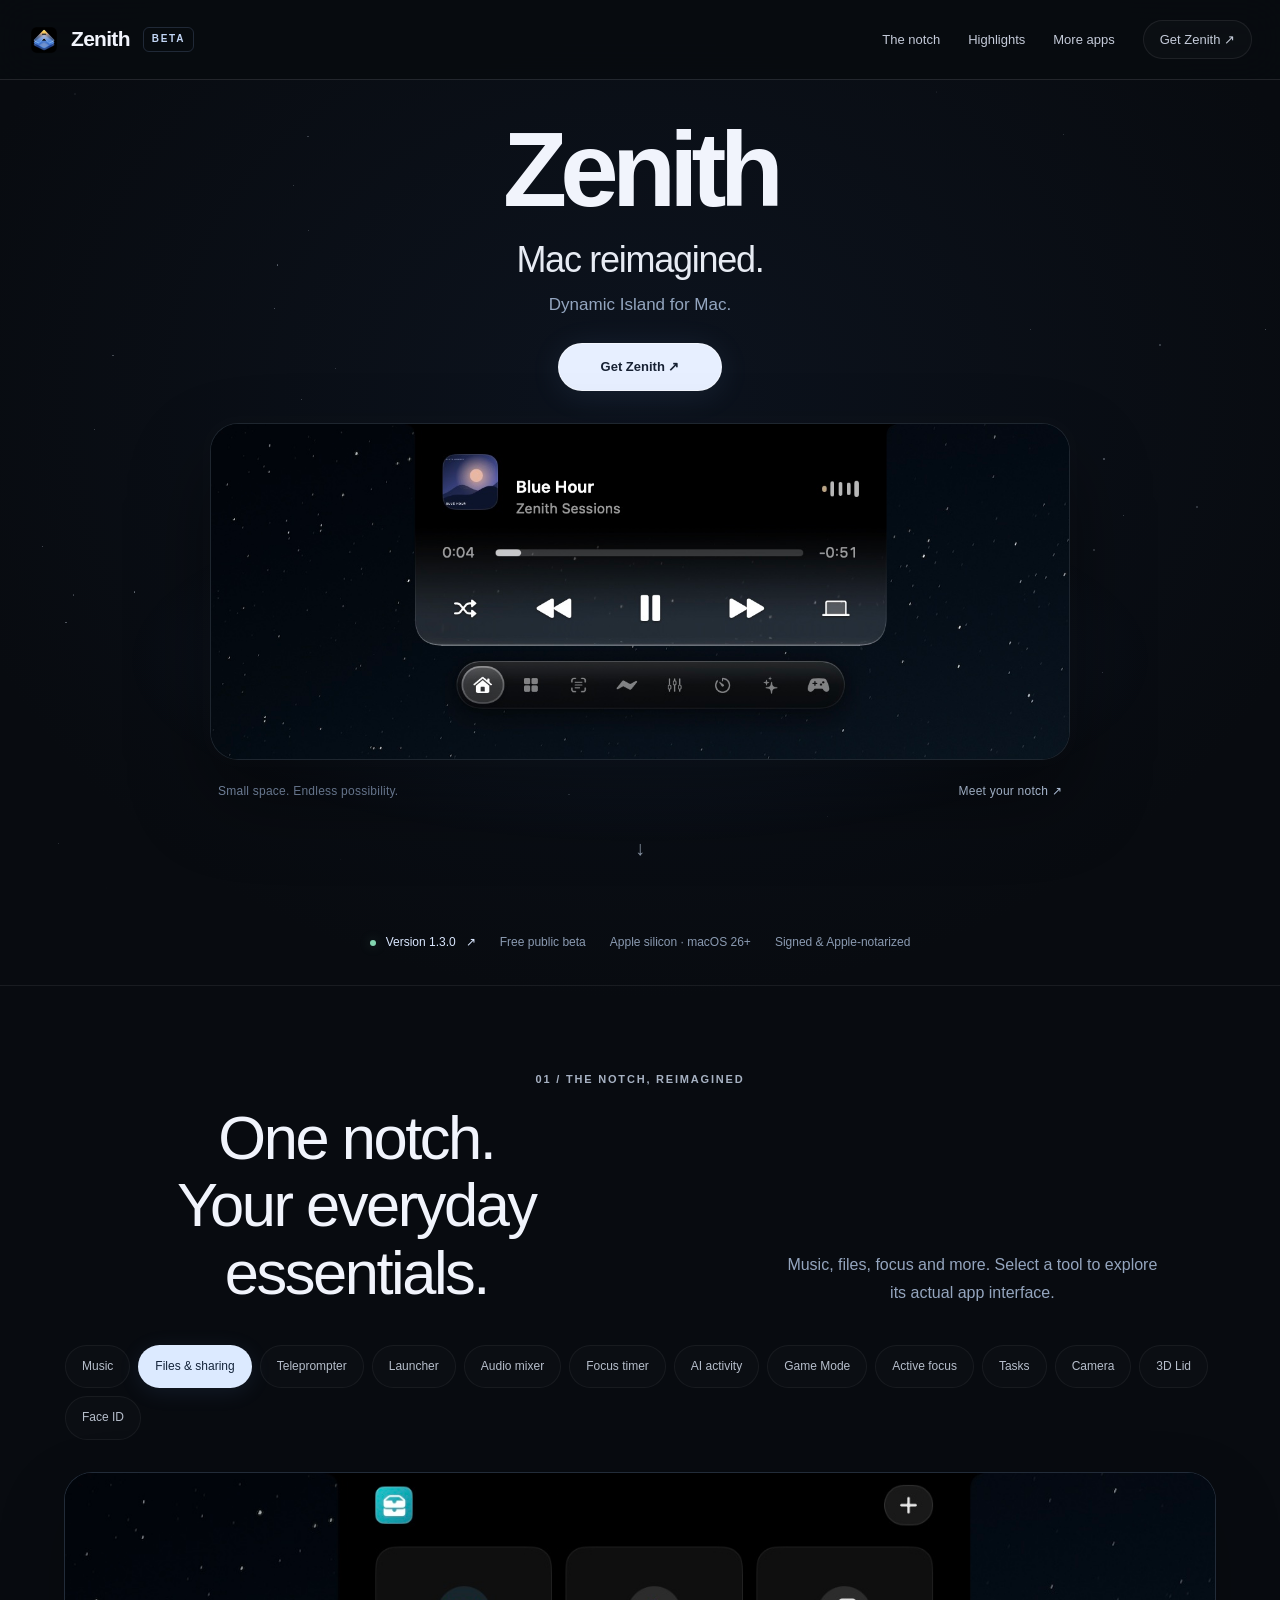
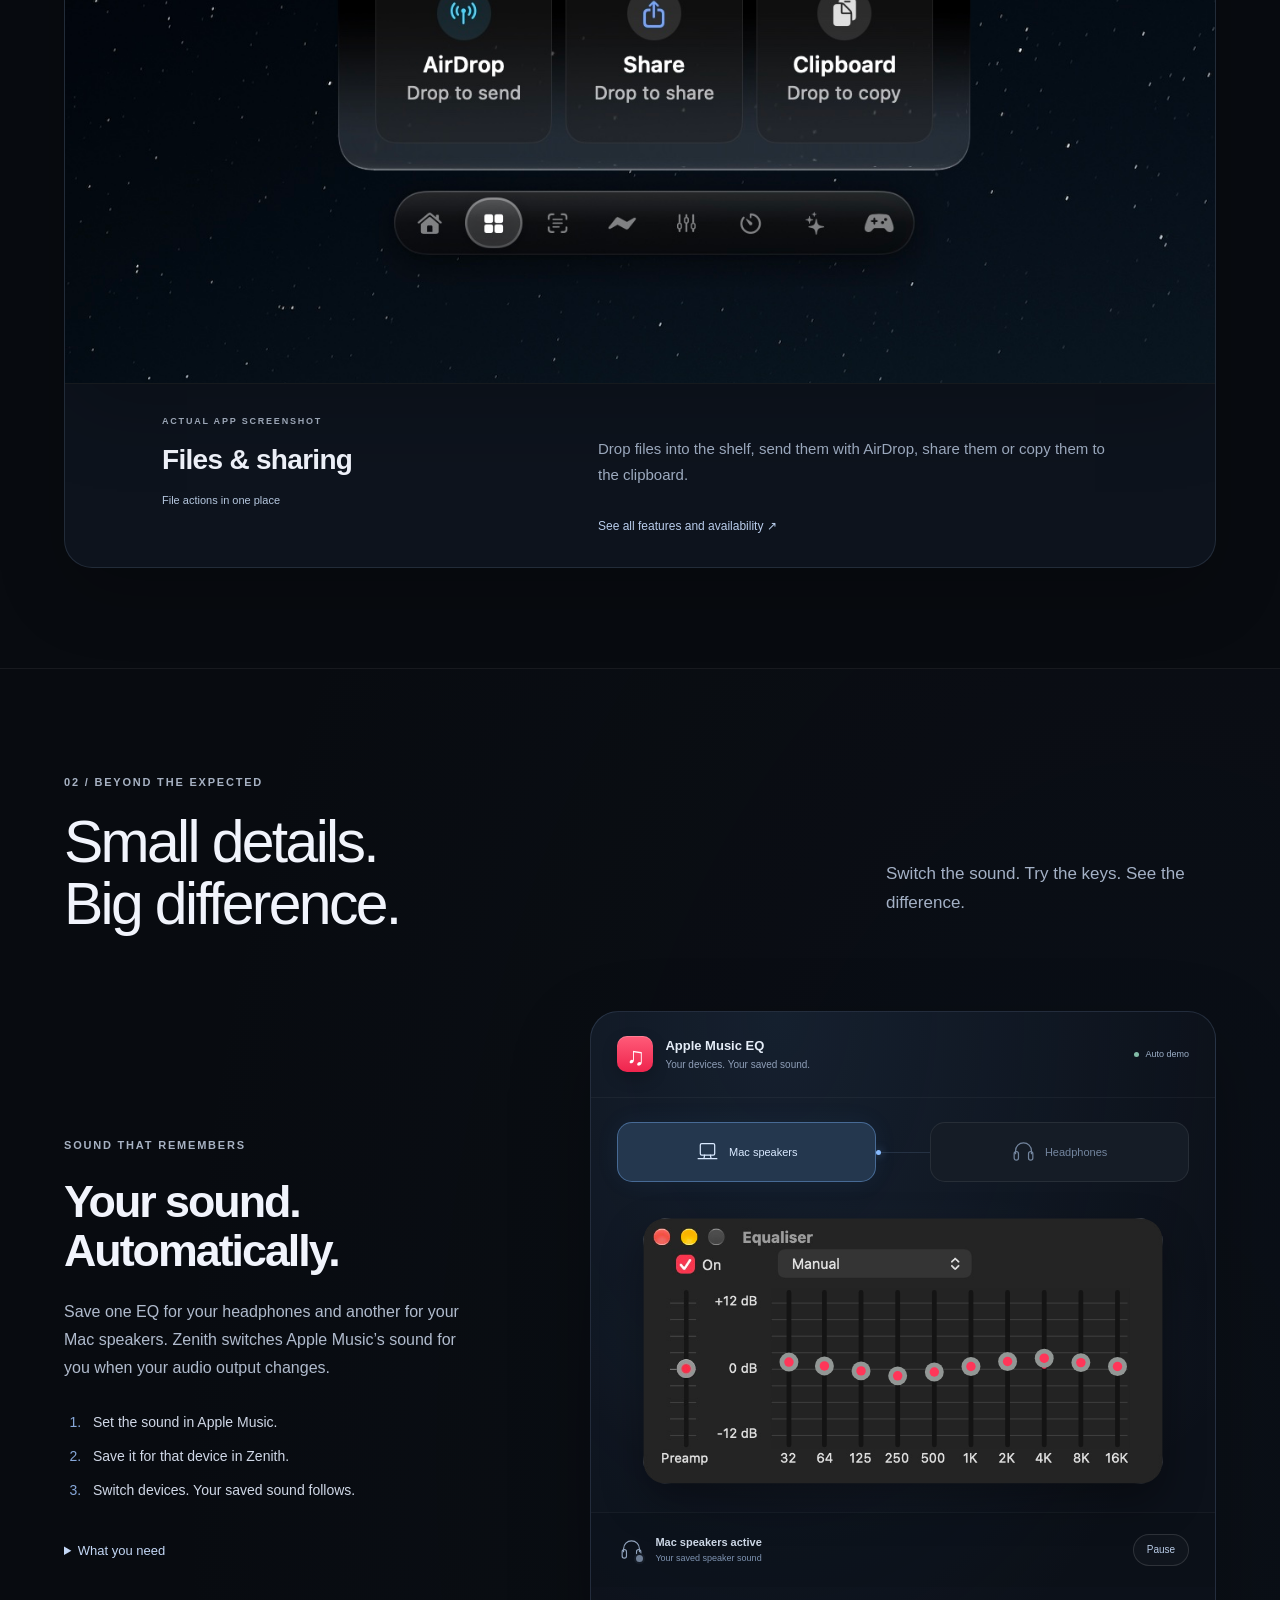
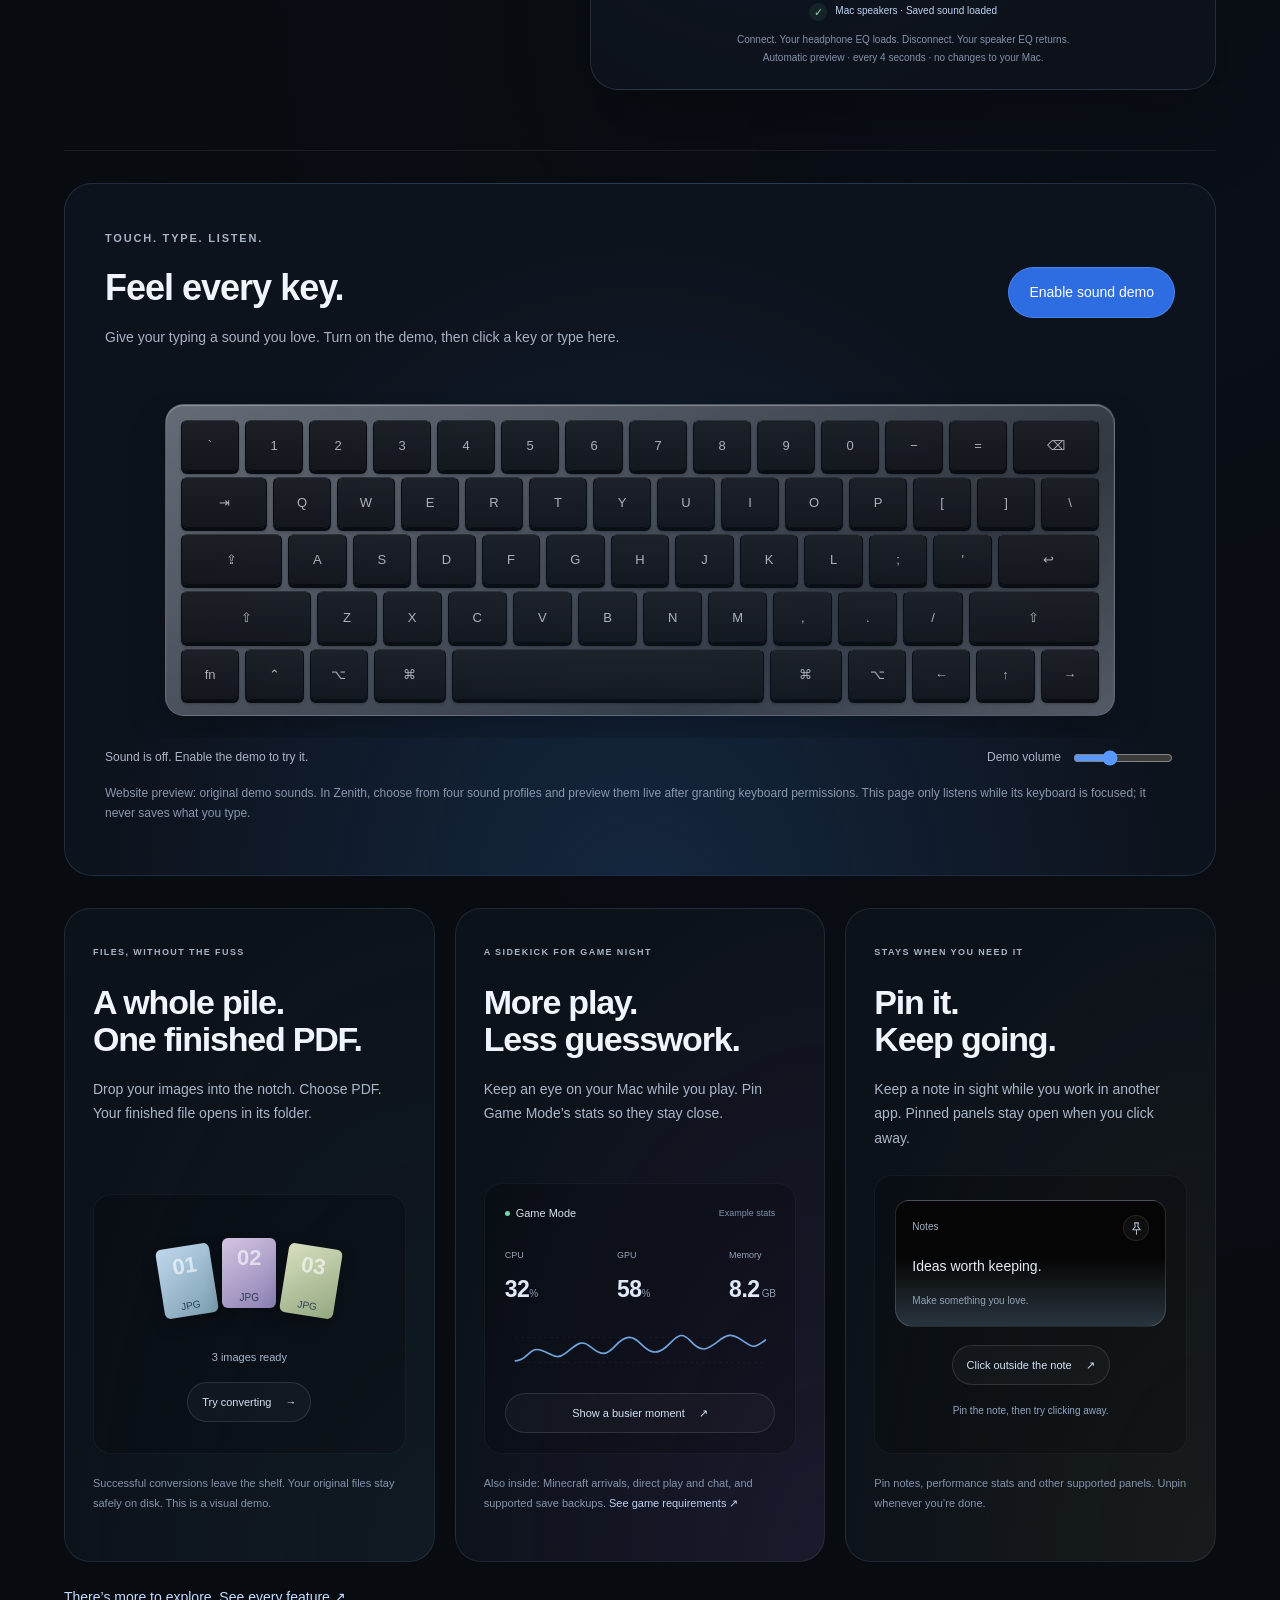
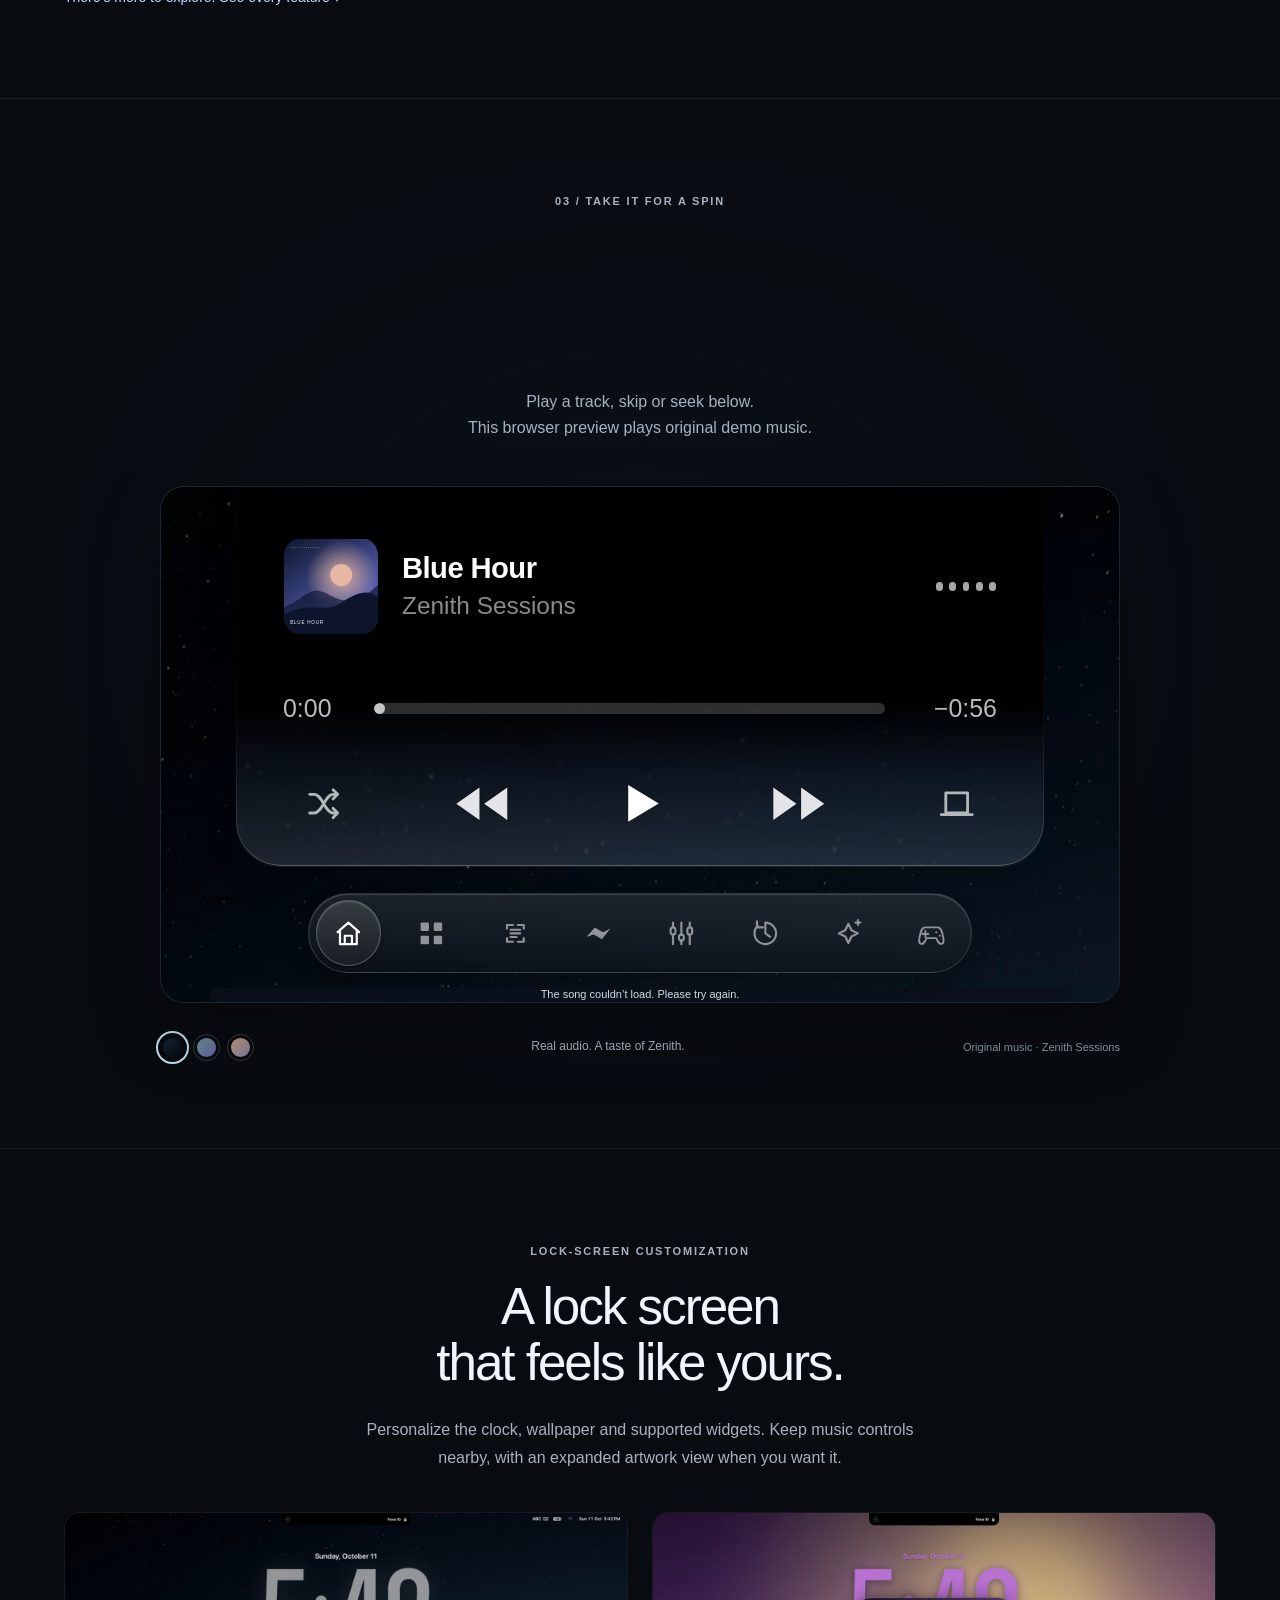
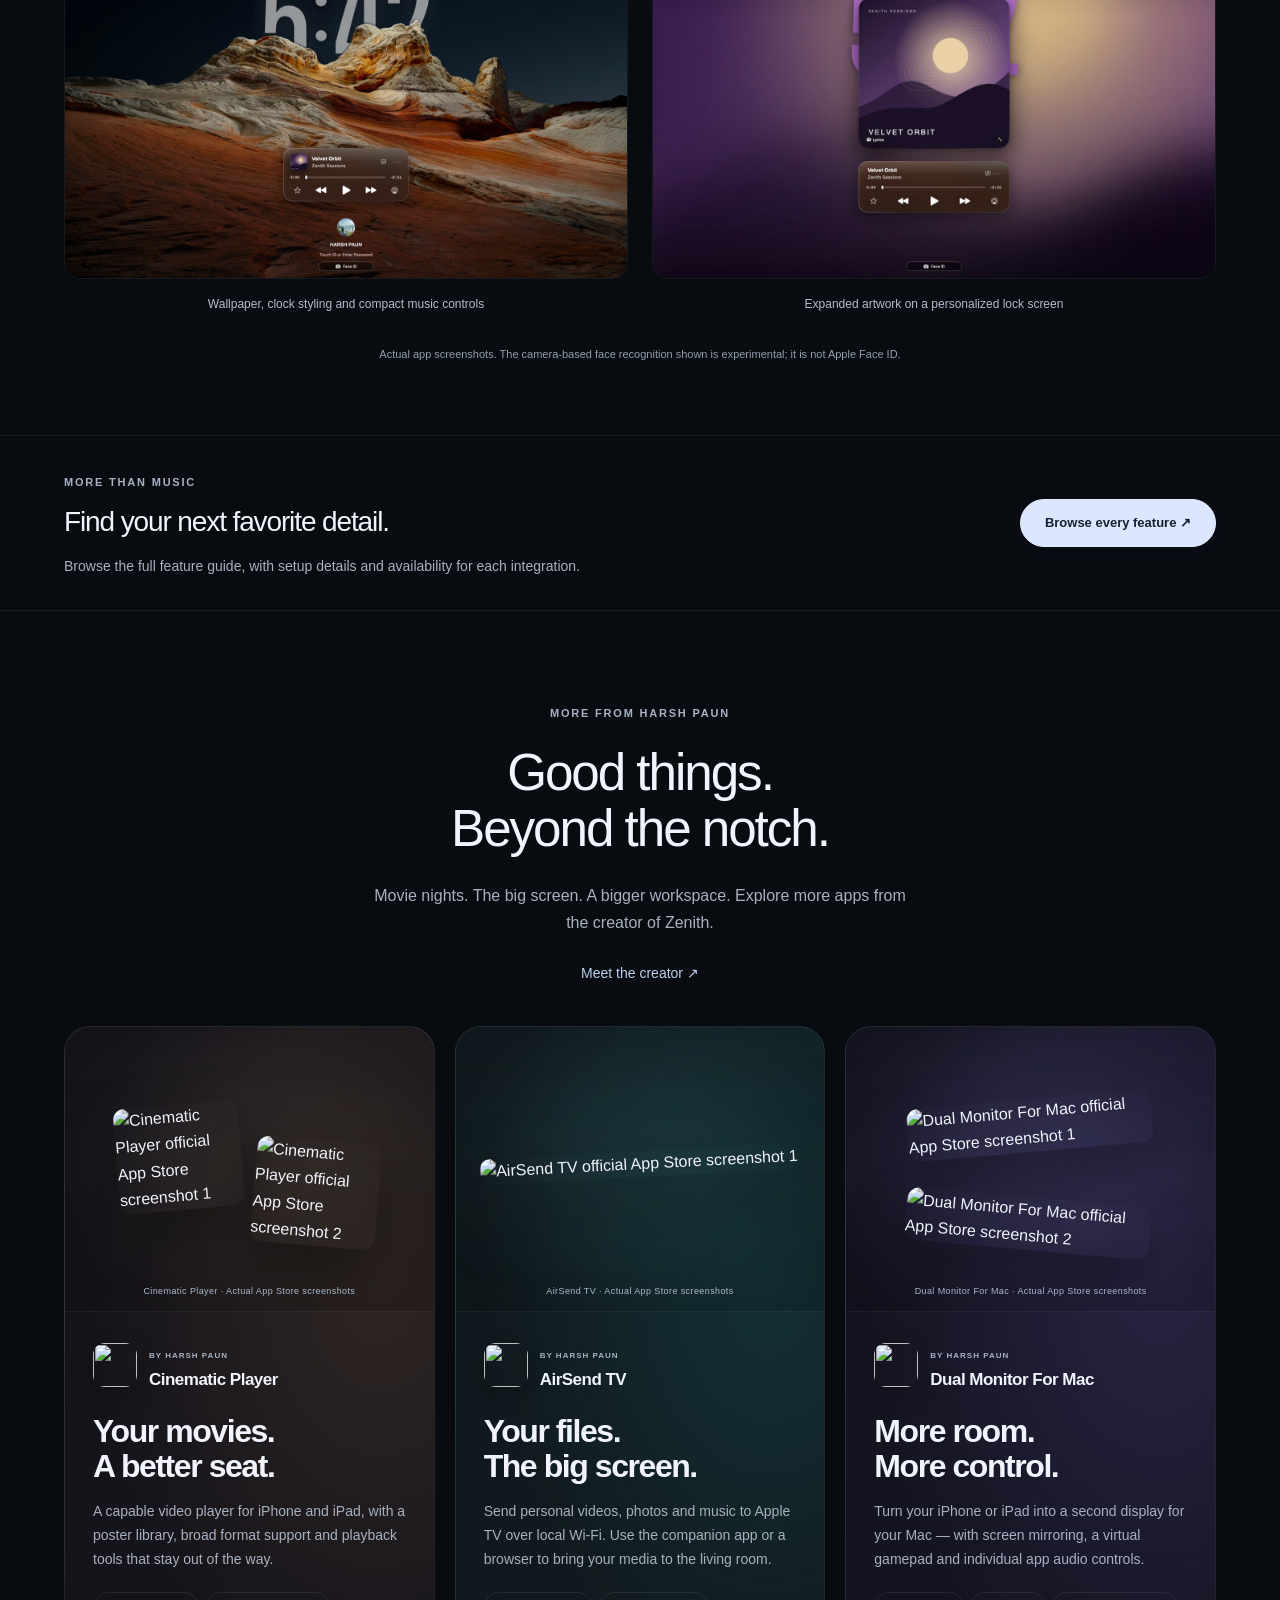
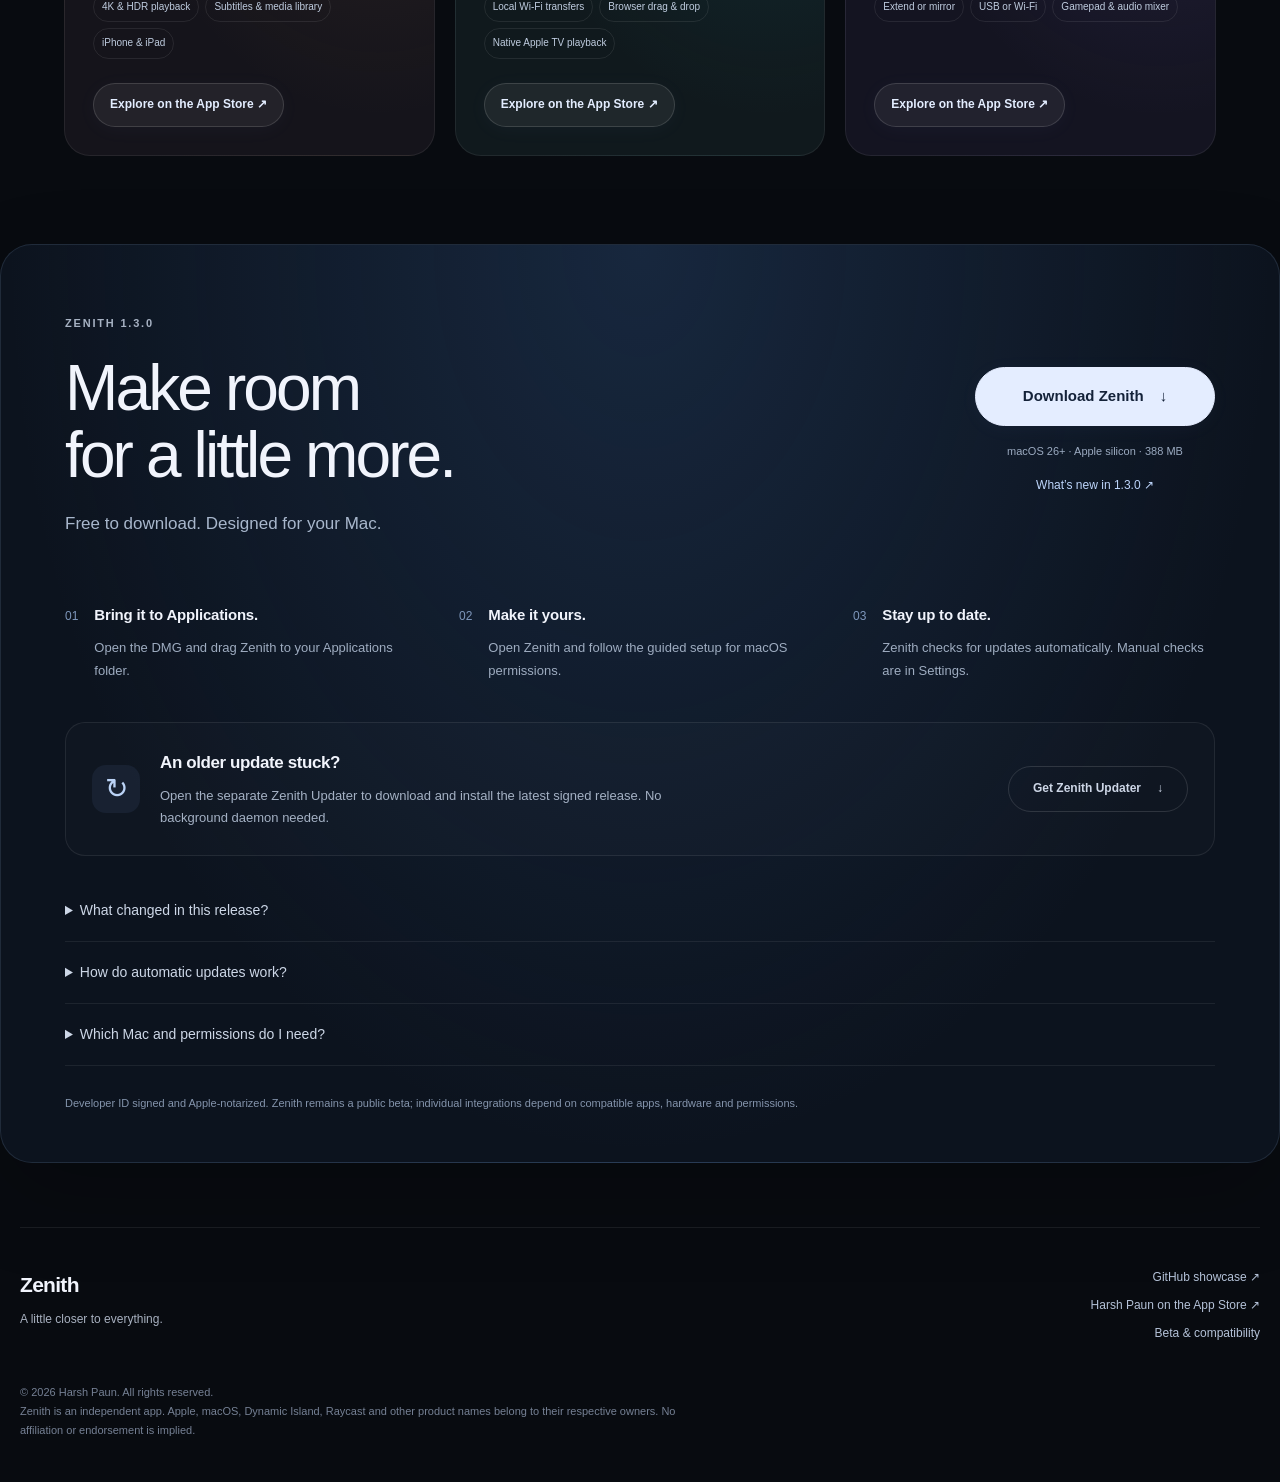
==== docs/index.html @ c25d6738 "Put the real notch first and refine product presentation" ====
<!doctype html><html lang="en"><head><meta charset="utf-8"><meta name="viewport" content="width=device-width,initial-scale=1"><title>Zenith — Dynamic Notch for Mac by Harsh Paun</title><meta name="description" content="Zenith brings music, smart files, device EQ, keyboard sounds and gaming tools to your Mac’s notch. Free public beta for Apple silicon on macOS 26+."><meta name="author" content="Harsh Paun"><meta name="robots" content="index,follow,max-image-preview:large"><meta name="theme-color" content="#090b10"><link rel="canonical" href="https://techgamewithharsh-dot.github.io/zenith-dynamic-notch/"><meta property="og:type" content="website"><meta property="og:site_name" content="Zenith by Harsh Paun"><meta property="og:title" content="Zenith — Dynamic Notch for Mac by Harsh Paun"><meta property="og:description" content="Zenith brings music, smart files, device EQ, keyboard sounds and gaming tools to your Mac’s notch. Free public beta for Apple silicon on macOS 26+."><meta property="og:url" content="https://techgamewithharsh-dot.github.io/zenith-dynamic-notch/"><meta property="og:image" content="https://techgamewithharsh-dot.github.io/zenith-dynamic-notch/assets/social-card.png"><meta property="og:image:width" content="1200"><meta property="og:image:height" content="630"><meta property="og:image:alt" content="Zenith — Dynamic notch for Mac. By Harsh Paun. Beta."><meta name="twitter:card" content="summary_large_image"><link rel="icon" href="assets/zenith-icon.png"><link rel="stylesheet" href="assets/style.css"><script type="application/ld+json">{"@context": "https://schema.org", "@graph": [{"@type": "Person", "@id": "https://techgamewithharsh-dot.github.io/zenith-dynamic-notch/harsh-paun.html#person", "name": "Harsh Paun", "url": "https://techgamewithharsh-dot.github.io/zenith-dynamic-notch/harsh-paun.html", "sameAs": ["https://github.com/techgamewithharsh-dot", "https://apps.apple.com/us/developer/harsh-paun/id1895154152"]}, {"@type": "WebSite", "@id": "https://techgamewithharsh-dot.github.io/zenith-dynamic-notch/#website", "name": "Zenith by Harsh Paun", "url": "https://techgamewithharsh-dot.github.io/zenith-dynamic-notch/"}, {"@type": "WebPage", "name": "Zenith \u2014 Dynamic Notch for Mac by Harsh Paun", "url": "https://techgamewithharsh-dot.github.io/zenith-dynamic-notch/", "isPartOf": {"@id": "https://techgamewithharsh-dot.github.io/zenith-dynamic-notch/#website"}, "author": {"@id": "https://techgamewithharsh-dot.github.io/zenith-dynamic-notch/harsh-paun.html#person"}}, {"@type": "SoftwareApplication", "@id": "https://techgamewithharsh-dot.github.io/zenith-dynamic-notch/#zenith", "name": "Zenith", "applicationCategory": "UtilitiesApplication", "operatingSystem": "macOS 26 or later", "processorRequirements": "Apple silicon", "softwareVersion": "1.3.0", "url": "https://techgamewithharsh-dot.github.io/zenith-dynamic-notch/", "creator": {"@id": "https://techgamewithharsh-dot.github.io/zenith-dynamic-notch/harsh-paun.html#person"}, "description": "A beta dynamic notch app for Mac with music controls, focus tools, a file shelf and personalization."}]}</script><script defer src="assets/site.js?v=spacious-1"></script><script defer src="assets/playground.js?v=native-detail-3"></script><link rel="stylesheet" href="assets/playground.css?v=native-detail-4"><link rel="stylesheet" href="assets/design.css?v=portfolio-1"><script defer src="assets/showcase.js?v=notch-first-4"></script><script defer src="assets/hero-sky.js?v=portfolio-1"></script><link rel="stylesheet" href="assets/highlights.css?v=keyboard-1"><script defer src="assets/highlights.js?v=keyboard-1"></script><link rel="stylesheet" href="assets/release.css?v=1.3.0"><link rel="stylesheet" href="assets/specials.css?v=eq-studio-3"><script defer src="assets/specials.js?v=eq-studio-3"></script><link rel="stylesheet" href="assets/notch-first.css?v=4"><script defer src="assets/notch-first.js?v=4"></script></head><body class="spacious-site release-refresh"><a class="skip" href="#main">Skip to content</a><header><a class="brand" href="./"><img src="assets/zenith-icon.png" width="36" height="36" alt=""><span>Zenith</span><span class="beta">BETA</span></a><nav aria-label="Main navigation"><a href="#app-tools">The notch</a><a href="#highlights">Highlights</a><a href="#more-apps">More apps</a><a class="nav-beta" href="#download">Get Zenith <span aria-hidden="true">↗</span></a></nav></header><main id="main"><section class="hero spacious-hero wrap"><h1 aria-label="Zenith"><span aria-hidden="true" class="zenith-word"><span>Z</span><span>e</span><span>n</span><span>i</span><span>t</span><span>h</span></span></h1><p class="hero-tagline">Mac reimagined.</p><p class="hero-category">Dynamic Island for Mac.</p><a class="button primary" href="#download">Get Zenith ↗</a><div class="hero-product-scene"><div class="scene-horizon" aria-hidden="true"></div><div class="hero-product-window"><img src="assets/screens/music-wide.jpg" width="1394" height="916" alt="Zenith’s real music notch, with artwork, playback controls and floating toolbar" fetchpriority="high"></div><div class="scene-caption"><span>Small space. Endless possibility.</span><a href="#app-tools">Meet your notch <span aria-hidden="true">↗</span></a></div></div><a class="hero-scroll" href="#app-tools" aria-label="Explore Zenith notch interfaces">↓</a></section>
<section class="release-strip wrap" aria-label="Current release"><a href="https://github.com/techgamewithharsh-dot/zenith-dynamic-notch/releases/tag/v1.3.0"><span class="release-dot" aria-hidden="true"></span> Version 1.3.0 <span aria-hidden="true">↗</span></a><span>Free public beta</span><span>Apple silicon · macOS 26+</span><span>Signed &amp; Apple-notarized</span></section>
<section class="app-tools wrap" id="app-tools"><div class="section-introduction"><span class="eyebrow">01 / THE NOTCH, REIMAGINED</span><h2>One notch.<br>Your everyday essentials.</h2><p>Music, files, focus and more. Select a tool to explore its actual app interface.</p></div><div class="preview-tabs" role="tablist" aria-label="Explore Zenith tools"><button role="tab" id="preview-tab-music" data-preview="music" aria-controls="feature-preview" aria-selected="false" tabindex="-1">Music</button><button role="tab" id="preview-tab-files" data-preview="files" aria-controls="feature-preview" aria-selected="true" tabindex="0">Files & sharing</button><button role="tab" id="preview-tab-teleprompter" data-preview="teleprompter" aria-controls="feature-preview" aria-selected="false" tabindex="-1">Teleprompter</button><button role="tab" id="preview-tab-thunderstorm" data-preview="thunderstorm" aria-controls="feature-preview" aria-selected="false" tabindex="-1">Launcher</button><button role="tab" id="preview-tab-mixer" data-preview="mixer" aria-controls="feature-preview" aria-selected="false" tabindex="-1">Audio mixer</button><button role="tab" id="preview-tab-focus" data-preview="focus" aria-controls="feature-preview" aria-selected="false" tabindex="-1">Focus timer</button><button role="tab" id="preview-tab-ai" data-preview="ai" aria-controls="feature-preview" aria-selected="false" tabindex="-1">AI activity</button><button role="tab" id="preview-tab-game" data-preview="game" aria-controls="feature-preview" aria-selected="false" tabindex="-1">Game Mode</button><button role="tab" id="preview-tab-focus-active" data-preview="focus-active" aria-controls="feature-preview" aria-selected="false" tabindex="-1">Active focus</button><button role="tab" id="preview-tab-tasks" data-preview="tasks" aria-controls="feature-preview" aria-selected="false" tabindex="-1">Tasks</button><button role="tab" id="preview-tab-camera" data-preview="camera" aria-controls="feature-preview" aria-selected="false" tabindex="-1">Camera</button><button role="tab" id="preview-tab-lid" data-preview="lid" aria-controls="feature-preview" aria-selected="false" tabindex="-1">3D Lid</button><button role="tab" id="preview-tab-face" data-preview="face" aria-controls="feature-preview" aria-selected="false" tabindex="-1">Face ID</button></div><div class="feature-preview" id="feature-preview" role="tabpanel" aria-label="Selected Zenith feature"><div class="preview-copy" aria-live="polite"><span class="small-label">ACTUAL APP SCREENSHOT</span><h3 id="preview-title">Files &amp; sharing</h3><p id="preview-description">Drop files into the shelf, send them with AirDrop, share them or copy them to the clipboard.</p><span id="preview-note">File actions in one place</span><a href="features.html">See all features and availability ↗</a></div><div class="preview-screen"><img id="feature-preview-image" src="assets/screens/files-wide.jpg" width="1394" height="916" alt="Zenith Files &amp; sharing panel and its floating toolbar" loading="lazy"></div></div></section>
<section class="zenith-highlights wrap" id="highlights" aria-labelledby="highlights-title">
<div class="special-heading"><span class="eyebrow">02 / BEYOND THE EXPECTED</span><h2 id="highlights-title">Small details.<br>Big difference.</h2><p>Switch the sound. Try the keys. See the difference.</p></div>
<article class="special-eq" aria-labelledby="eq-feature-title">
<div class="special-copy"><span class="eyebrow">SOUND THAT REMEMBERS</span><h3 id="eq-feature-title">Your sound.<br>Automatically.</h3><p>Save one EQ for your headphones and another for your Mac speakers. Zenith switches Apple Music’s sound for you when your audio output changes.</p><ol class="simple-steps"><li>Set the sound in Apple Music.</li><li>Save it for that device in Zenith.</li><li>Switch devices. Your saved sound follows.</li></ol><details><summary>What you need</summary><p>Turn on automatic switching in Zenith. Music and Accessibility access are required. Devices without a saved profile leave the EQ unchanged. Music’s per-song EQ and Music-only AirPlay routes can affect the result.</p></details></div>
<div class="eq-demo demo-surface eq-studio">
<div class="eq-studio-heading"><div><span class="music-app-mark" aria-hidden="true">♫</span><div><strong>Apple Music EQ</strong><span>Your devices. Your saved sound.</span></div></div><span class="eq-live-tag"><i aria-hidden="true"></i> Auto demo</span></div>
<div class="eq-device-stage"><div class="output-picker" role="group" aria-label="Example audio output"><button type="button" data-eq-output="speakers" aria-pressed="true"><svg viewBox="0 0 32 32" aria-hidden="true"><rect x="6" y="5" width="20" height="16" rx="2"/><path d="M3 26h26M12 21l-1 5m9-5 1 5"/></svg><span>Mac speakers</span></button><button type="button" data-eq-output="headphones" aria-pressed="false"><svg viewBox="0 0 32 32" aria-hidden="true"><path d="M5 19v-4a11 11 0 0 1 22 0v4"/><rect x="3" y="16" width="6" height="12" rx="3"/><rect x="23" y="16" width="6" height="12" rx="3"/></svg><span>Headphones</span></button></div><div class="eq-device-link" aria-hidden="true"><span></span><i></i><span></span></div></div>
<div class="eq-native-stage"><div class="native-eq" role="img" aria-label="Apple Music Equalizer preview showing the saved Mac speaker curve"><svg viewBox="0 0 880 450" xmlns="http://www.w3.org/2000/svg" aria-hidden="true"><defs><clipPath id="native-eq-window"><rect x="1" y="1" width="878" height="448" rx="36"/></clipPath></defs><g clip-path="url(#native-eq-window)"><image href="assets/native-music-equalizer.png" width="880" height="450"/><rect x="218" y="119" width="606" height="271" fill="#232323"/><g class="eq-grid"></g><g class="eq-rails"></g></g></svg></div></div>
<div class="eq-studio-footer"><div class="eq-connection" aria-hidden="true"><span class="eq-connection-icon"><svg viewBox="0 0 32 32"><path d="M5 19v-4a11 11 0 0 1 22 0v4"/><rect x="3" y="16" width="6" height="12" rx="3"/><rect x="23" y="16" width="6" height="12" rx="3"/></svg><i></i></span><span><strong class="eq-connection-title">Mac speakers active</strong><small class="eq-connection-detail">Your saved speaker sound</small></span></div><button type="button" data-eq-autoplay aria-pressed="true" aria-label="Pause automatic EQ preview">Pause</button></div>
<div class="eq-demo-status" role="status"><span class="saved-check" aria-hidden="true">✓</span><span id="eq-demo-status">Mac speakers · Saved sound loaded</span></div>
<p class="demo-note">Connect. Your headphone EQ loads. Disconnect. Your speaker EQ returns.<br>Automatic preview · every 4 seconds · no changes to your Mac.</p></div></article>
<article class="keyboard-showcase" id="keyboard-demo">
    <div class="keyboard-intro"><div><span class="eyebrow">TOUCH. TYPE. LISTEN.</span><h3>Feel every key.</h3><p>Give your typing a sound you love. Turn on the demo, then click a key or type here.</p></div><button type="button" class="keyboard-optin" aria-pressed="false">Enable sound demo</button></div>
    <div class="keyboard-scroll"><div class="mac-keyboard" tabindex="0" role="group" aria-label="Interactive Mac-style keyboard sound preview"></div></div>
    <div class="keyboard-meta"><span class="keyboard-status" role="status">Sound is off. Enable the demo to try it.</span><label>Demo volume <input type="range" min="0" max="1" step="0.01" value="0.35" aria-label="Keyboard demo volume"></label></div>
    <p class="keyboard-footnote">Website preview: original demo sounds. In Zenith, choose from four sound profiles and preview them live after granting keyboard permissions. This page only listens while its keyboard is focused; it never saves what you type.</p>
  </article>
<div class="special-grid">
<article class="special-card special-files"><div class="special-card-copy"><span class="eyebrow">FILES, WITHOUT THE FUSS</span><h3>A whole pile.<br>One finished PDF.</h3><p>Drop your images into the notch. Choose PDF. Your finished file opens in its folder.</p></div><div class="file-demo mini-demo" data-state="ready"><div class="file-demo-source" aria-hidden="true"><i><span>01</span>JPG</i><i><span>02</span>JPG</i><i><span>03</span>JPG</i></div><div class="file-demo-result" aria-hidden="true"><i>PDF<small>3 pages</small></i></div><span class="file-demo-label" role="status">3 images ready</span><button type="button" class="demo-button" data-convert-demo>Try converting <span aria-hidden="true">→</span></button></div><p class="special-small">Successful conversions leave the shelf. Your original files stay safely on disk. This is a visual demo.</p></article>
<article class="special-card special-game"><div class="special-card-copy"><span class="eyebrow">A SIDEKICK FOR GAME NIGHT</span><h3>More play.<br>Less guesswork.</h3><p>Keep an eye on your Mac while you play. Pin Game Mode’s stats so they stay close.</p></div><div class="game-demo mini-demo"><div class="game-demo-top"><span><i aria-hidden="true"></i> Game Mode</span><span class="game-demo-live">Example stats</span></div><div class="game-demo-metrics"><div><span>CPU</span><strong class="demo-cpu">32<small>%</small></strong></div><div><span>GPU</span><strong class="demo-gpu">58<small>%</small></strong></div><div><span>Memory</span><strong>8.2<small> GB</small></strong></div></div><svg class="game-demo-graph" viewBox="0 0 300 60" aria-label="Illustrative performance graph"><path class="graph-guide" d="M0 15H300M0 45H300"/><path class="demo-graph-line" d="M0 43C15 43 16 26 30 30S48 43 60 34S78 16 90 26S108 38 120 25S140 12 150 22S168 37 180 27S197 5 210 19S229 30 240 22S256 8 270 17S285 30 300 18"/></svg><button class="demo-button" type="button" data-game-demo>Show a busier moment <span aria-hidden="true">↗</span></button></div><p class="special-small">Also inside: Minecraft arrivals, direct play and chat, and supported save backups. <a href="features.html#game-mode-and-system-status">See game requirements ↗</a></p></article>
<article class="special-card special-pin"><div class="special-card-copy"><span class="eyebrow">STAYS WHEN YOU NEED IT</span><h3>Pin it.<br>Keep going.</h3><p>Keep a note in sight while you work in another app. Pinned panels stay open when you click away.</p></div><div class="pin-demo mini-demo"><div class="pin-demo-panel"><div><span>Notes</span><button type="button" aria-label="Pin example note" aria-pressed="false" data-pin-demo><svg viewBox="0 0 24 24" aria-hidden="true"><path d="m9 3 6 0-1 6 4 5H6l4-5zM12 14v7"/></svg></button></div><p>Ideas worth keeping.</p><span>Make something you love.</span></div><button class="demo-button" type="button" data-outside-demo>Click outside the note <span aria-hidden="true">↗</span></button><span class="pin-demo-status" role="status">Pin the note, then try clicking away.</span></div><p class="special-small">Pin notes, performance stats and other supported panels. Unpin whenever you’re done.</p></article>
</div><a class="highlight-more-link" href="features.html">There’s more to explore. See every feature ↗</a>
</section>
<section class="experience-section wrap" aria-label="Interactive music preview"><div class="playground live-music-playground" id="experience"><div class="playground-heading"><div><span class="eyebrow">03 / TAKE IT FOR A SPIN</span><h2>Don’t just look.<br>Press play.</h2></div><p>Play a track, skip or seek below.<br> This browser preview plays original demo music.</p></div><div class="music-stage" data-wallpaper="peak"><div class="music-atmosphere" aria-hidden="true"></div><div class="music-panel"><div class="glass-lower" aria-hidden="true"></div><div class="glass-rim" aria-hidden="true"></div><div class="music-hero"><img id="song-art" src="assets/music/blue-hour.svg" width="96" height="96" alt="Blue Hour album artwork"><div class="song-copy"><h3 id="song-name">Blue Hour</h3><p id="song-artist">Zenith Sessions</p></div><div class="music-bars" aria-hidden="true"><i></i><i></i><i></i><i></i><i></i></div></div><div class="music-timeline"><span id="song-elapsed">0:00</span><div class="capsule-scrubber"><div class="capsule-track" aria-hidden="true"><i id="song-fill"></i></div><input id="song-seek" aria-label="Song position" type="range" min="0" max="56" step=".1" value="0"></div><span id="song-remaining">−0:56</span></div><div class="music-actions"><button id="music-shuffle" aria-label="Shuffle" aria-pressed="false"><svg viewBox="0 0 24 24" aria-hidden="true" class="glyph shuffle"><path d="M3 6h3c5 0 7 12 12 12h3M3 18h3c5 0 7-12 12-12h3M18 3l3 3-3 3M18 15l3 3-3 3"/></svg></button><button id="music-previous" aria-label="Previous song"><svg viewBox="0 0 24 24" aria-hidden="true" class="glyph prev"><path d="M11 5L1 12l10 7zM23 5l-10 7 10 7z"/></svg></button><button id="music-play" class="play-button" aria-label="Play Blue Hour"><svg viewBox="0 0 24 24" aria-hidden="true" class="glyph play"><path d="M6 3l15 9L6 21z"/></svg></button><button id="music-next" aria-label="Next song"><svg viewBox="0 0 24 24" aria-hidden="true" class="glyph next"><path d="M1 5l10 7-10 7zM13 5l10 7-10 7z"/></svg></button><button id="music-output" aria-label="Switch audio output" title="Switch audio output"><svg viewBox="0 0 24 24" aria-hidden="true" class="glyph output"><path d="M5 5h14v13H5zM2 19h20"/></svg></button></div></div><div class="music-dock" role="group" aria-label="Zenith floating toolbar"><button type="button" class="dock-button selected" data-feature="Music" aria-label="Music" aria-pressed="true"><svg viewBox="0 0 24 24" aria-hidden="true" class="glyph home"><path d="M3 11L12 3l9 8M5 10v11h14V10M9 21v-7h6v7"/></svg><span class="dock-tooltip">Music</span></button><button type="button" class="dock-button " data-feature="Files & sharing" aria-label="Files & sharing" aria-pressed="false"><svg viewBox="0 0 24 24" aria-hidden="true" class="glyph apps"><rect x="3" y="3" width="7" height="7" rx="1"/><rect x="14" y="3" width="7" height="7" rx="1"/><rect x="3" y="14" width="7" height="7" rx="1"/><rect x="14" y="14" width="7" height="7" rx="1"/></svg><span class="dock-tooltip">Files & sharing</span></button><button type="button" class="dock-button " data-feature="Teleprompter" aria-label="Teleprompter" aria-pressed="false"><svg viewBox="0 0 24 24" aria-hidden="true" class="glyph files"><path d="M5 8V5h5m4 0h5v3M5 16v3h5m4 0h5v-3M8 9h8M8 12h8M8 15h5"/></svg><span class="dock-tooltip">Teleprompter</span></button><button type="button" class="dock-button " data-feature="Thunderstorm" aria-label="Thunderstorm" aria-pressed="false"><svg viewBox="0 0 24 24" aria-hidden="true" class="glyph search"><path d="M2 15l7-8 7 4 6-3-7 9-7-4z"/></svg><span class="dock-tooltip">Thunderstorm</span></button><button type="button" class="dock-button " data-feature="Audio mixer" aria-label="Audio mixer" aria-pressed="false"><svg viewBox="0 0 24 24" aria-hidden="true" class="glyph mixer"><path d="M5 3v4m0 6v8M12 3v10m0 5v3M19 3v4m0 6v8"/><rect x="3" y="7" width="4" height="6" rx="2"/><rect x="10" y="13" width="4" height="5" rx="2"/><rect x="17" y="7" width="4" height="6" rx="2"/></svg><span class="dock-tooltip">Audio mixer</span></button><button type="button" class="dock-button " data-feature="Focus timer" aria-label="Focus timer" aria-pressed="false"><svg viewBox="0 0 24 24" aria-hidden="true" class="glyph focus"><path d="M12 3a9 9 0 1 1-6.4 2.6M12 3v9l4 3M5 2v5h5"/></svg><span class="dock-tooltip">Focus timer</span></button><button type="button" class="dock-button " data-feature="AI activity" aria-label="AI activity" aria-pressed="false"><svg viewBox="0 0 24 24" aria-hidden="true" class="glyph sparkle"><path d="M12 4l2.6 5.4L20 12l-5.4 2.6L12 20l-2.6-5.4L4 12l5.4-2.6zM20 1v4m-2-2h4"/></svg><span class="dock-tooltip">AI activity</span></button><button type="button" class="dock-button " data-feature="Game mode" aria-label="Game mode" aria-pressed="false"><svg viewBox="0 0 24 24" aria-hidden="true" class="glyph game"><path d="M7 7h10c3 0 4 3 5 9s-3 6-5 2l-1-2H8l-1 2c-2 4-6 4-5-2S4 7 7 7zM7 10v5M4.5 12.5h5M16 11h.1M19 14h.1"/></svg><span class="dock-tooltip">Game mode</span></button></div><audio id="zenith-audio" preload="metadata" src="assets/music/blue-hour.m4a"></audio><div id="player-message" class="player-message" role="status"></div></div><div class="music-preview-footer"><div class="wallpaper-choices" role="group" aria-label="Preview wallpaper"><button data-wall="peak" aria-label="Peak dark wallpaper" aria-pressed="true"></button><button data-wall="aurora" aria-label="Aurora wallpaper" aria-pressed="false"></button><button data-wall="dawn" aria-label="Dawn wallpaper" aria-pressed="false"></button></div><p>Real audio. A taste of Zenith.</p><span>Original music · Zenith Sessions</span></div><dialog id="native-invitation" aria-labelledby="invitation-title"><form method="dialog"><button class="invitation-close" aria-label="Close invitation">×</button></form><span class="eyebrow" id="invitation-feature">ZENITH FOR MAC</span><h2 id="invitation-title">Your Mac.<br>The full experience.</h2><p>Bring every little detail to life with Zenith.</p><a class="button primary" href="https://github.com/techgamewithharsh-dot/zenith-dynamic-notch/releases/latest">Download Zenith for Mac <span aria-hidden="true">↗</span></a><small>Public beta · macOS 26+ · Apple silicon</small></dialog></div></section>
<section class="lock-showcase wrap"><div class="section-introduction"><span class="eyebrow">LOCK-SCREEN CUSTOMIZATION</span><h2>A lock screen<br>that feels like yours.</h2><p>Personalize the clock, wallpaper and supported widgets. Keep music controls nearby, with an expanded artwork view when you want it.</p></div><div class="lock-images"><figure><img src="assets/screens/lock-screen.jpg" width="1400" height="910" alt="Zenith custom lock screen with a large clock layered behind the Peak landscape and compact music controls" loading="lazy"><figcaption>Wallpaper, clock styling and compact music controls</figcaption></figure><figure><img src="assets/screens/lock-music.jpg" width="1400" height="910" alt="Zenith lock screen showing expanded Velvet Orbit artwork and music playback controls" loading="lazy"><figcaption>Expanded artwork on a personalized lock screen</figcaption></figure></div><p class="screenshot-note">Actual app screenshots. The camera-based face recognition shown is experimental; it is not Apple Face ID.</p></section>
<section class="directory-cta wrap"><div><span class="eyebrow">MORE THAN MUSIC</span><h2>Find your next favorite detail.</h2><p>Browse the full feature guide, with setup details and availability for each integration.</p></div><a class="button primary" href="features.html">Browse every feature ↗</a></section>
<section class="creator-band app-portfolio wrap" id="more-apps"><div class="portfolio-heading"><span class="eyebrow">MORE FROM HARSH PAUN</span><h2>Good things.<br>Beyond the notch.</h2><p>Movie nights. The big screen. A bigger workspace. Explore more apps from the creator of Zenith.</p><a href="harsh-paun.html">Meet the creator ↗</a></div><div class="app-stories"><article class="app-story cinema"><div class="app-story-copy"><div class="app-identity"><img src="https://is1-ssl.mzstatic.com/image/thumb/Purple211/v4/b5/4b/bc/b54bbc9e-491e-3579-4ceb-6d63ed9be323/AppIcon-0-0-1x_U007epad-0-1-85-220.png/512x512bb.jpg" width="56" height="56" alt=""><div><span class="small-label">BY HARSH PAUN</span><h3>Cinematic Player</h3></div></div><h4>Your movies.<br>A better seat.</h4><p>A capable video player for iPhone and iPad, with a poster library, broad format support and playback tools that stay out of the way.</p><ul class="app-highlights"><li>4K & HDR playback</li><li>Subtitles & media library</li><li>iPhone & iPad</li></ul><a class="button primary" href="https://apps.apple.com/us/app/cinematic-player/id6763082533?uo=4">Explore on the App Store ↗</a></div><a class="app-story-visual" href="https://apps.apple.com/us/app/cinematic-player/id6763082533?uo=4" aria-label="Explore Cinematic Player on the App Store"><img class="store-shot shot-0" src="https://is1-ssl.mzstatic.com/image/thumb/PurpleSource211/v4/41/69/0c/41690c80-fdcc-4f3b-e00d-d7f8d04c408e/Frame_1-2.png/320x480bb.jpg" alt="Cinematic Player official App Store screenshot 1" loading="lazy"><img class="store-shot shot-1" src="https://is1-ssl.mzstatic.com/image/thumb/PurpleSource211/v4/f5/34/ec/f534ec2f-4274-be9c-92ca-c97769625068/Frame_2.png/320x480bb.jpg" alt="Cinematic Player official App Store screenshot 2" loading="lazy"><span class="visual-caption">Cinematic Player · Actual App Store screenshots</span></a></article><article class="app-story airsend"><div class="app-story-copy"><div class="app-identity"><img src="https://is1-ssl.mzstatic.com/image/thumb/Purple211/v4/e4/dd/0e/e4dd0eaf-72c2-d125-ce1b-f06d69614185/App_Icon-marketing.lsr/512x512bb.jpg" width="56" height="56" alt=""><div><span class="small-label">BY HARSH PAUN</span><h3>AirSend TV</h3></div></div><h4>Your files.<br>The big screen.</h4><p>Send personal videos, photos and music to Apple TV over local Wi-Fi. Use the companion app or a browser to bring your media to the living room.</p><ul class="app-highlights"><li>Local Wi-Fi transfers</li><li>Browser drag & drop</li><li>Native Apple TV playback</li></ul><a class="button primary" href="https://apps.apple.com/us/app/airsend-tv-file-transfer/id6763094307?uo=4">Explore on the App Store ↗</a></div><a class="app-story-visual" href="https://apps.apple.com/us/app/airsend-tv-file-transfer/id6763094307?uo=4" aria-label="Explore AirSend TV on the App Store"><img class="store-shot shot-0" src="https://is1-ssl.mzstatic.com/image/thumb/PurpleSource221/v4/43/97/b8/4397b83f-40ef-56b4-563a-a18dc4252cdf/Transfer_filesmovies_to_watch_locally_on_apple_tv-3.png/720x405bb.png" alt="AirSend TV official App Store screenshot 1" loading="lazy"><span class="visual-caption">AirSend TV · Actual App Store screenshots</span></a></article><article class="app-story dual"><div class="app-story-copy"><div class="app-identity"><img src="https://is1-ssl.mzstatic.com/image/thumb/Purple221/v4/d5/0d/36/d50d3656-4335-f321-4164-3d7fe7dc7af5/AppIcon-0-0-1x_U007epad-0-1-85-220.png/512x512bb.jpg" width="56" height="56" alt=""><div><span class="small-label">BY HARSH PAUN</span><h3>Dual Monitor For Mac</h3></div></div><h4>More room.<br>More control.</h4><p>Turn your iPhone or iPad into a second display for your Mac — with screen mirroring, a virtual gamepad and individual app audio controls.</p><ul class="app-highlights"><li>Extend or mirror</li><li>USB or Wi-Fi</li><li>Gamepad & audio mixer</li></ul><a class="button primary" href="https://apps.apple.com/us/app/dual-monitor-for-mac/id6794083960?uo=4">Explore on the App Store ↗</a></div><a class="app-story-visual" href="https://apps.apple.com/us/app/dual-monitor-for-mac/id6794083960?uo=4" aria-label="Explore Dual Monitor For Mac on the App Store"><img class="store-shot shot-0" src="https://is1-ssl.mzstatic.com/image/thumb/PurpleSource221/v4/55/31/34/55313438-439a-ce2f-0930-78c582025a9e/8K_Ultra_HD.png/320x480bb.jpg" alt="Dual Monitor For Mac official App Store screenshot 1" loading="lazy"><img class="store-shot shot-1" src="https://is1-ssl.mzstatic.com/image/thumb/PurpleSource211/v4/87/10/7a/87107a3f-cd00-ff2e-7add-66a9ff555075/Untitled_design-28.png/320x480bb.jpg" alt="Dual Monitor For Mac official App Store screenshot 2" loading="lazy"><span class="visual-caption">Dual Monitor For Mac · Actual App Store screenshots</span></a></article></div></section>
<section class="download-section wrap" id="download" aria-labelledby="download-title">
<div class="download-heading"><div><span class="eyebrow">ZENITH 1.3.0</span><h2 id="download-title">Make room<br>for a little more.</h2><p>Free to download. Designed for your Mac.</p></div><div class="download-actions"><a class="button primary" href="https://github.com/techgamewithharsh-dot/zenith-dynamic-notch/releases/latest/download/Zenith.dmg">Download Zenith <span aria-hidden="true">↓</span></a><span>macOS 26+ · Apple silicon · 388 MB</span><a href="https://github.com/techgamewithharsh-dot/zenith-dynamic-notch/releases/tag/v1.3.0">What’s new in 1.3.0 ↗</a></div></div>
<ol class="install-steps"><li><span>01</span><div><h3>Bring it to Applications.</h3><p>Open the DMG and drag Zenith to your Applications folder.</p></div></li><li><span>02</span><div><h3>Make it yours.</h3><p>Open Zenith and follow the guided setup for macOS permissions.</p></div></li><li><span>03</span><div><h3>Stay up to date.</h3><p>Zenith checks for updates automatically. Manual checks are in Settings.</p></div></li></ol>
<div class="update-recovery"><div class="updater-icon" aria-hidden="true">↻</div><div><h3>An older update stuck?</h3><p>Open the separate Zenith Updater to download and install the latest signed release. No background daemon needed.</p></div><a class="button secondary" href="https://github.com/techgamewithharsh-dot/zenith-dynamic-notch/releases/latest/download/Zenith-Updater.zip">Get Zenith Updater <span aria-hidden="true">↓</span></a></div>
<div class="download-faq"><details><summary>What changed in this release?</summary><p>Saved Apple Music EQ profiles for each output, live keyboard previews, a new onboarding Highlights chapter, a rebuilt Minecraft arrival with wider character spacing, and a separate signed updater that finishes installation after Zenith closes.</p></details><details><summary>How do automatic updates work?</summary><p>Keep Zenith running and online in a writable Applications folder. The updater verifies the release, replaces the app, and keeps the old copy until the new one launches. Older builds with disabled checks or installation restrictions may need the separate updater or the DMG. Your settings stay in place.</p></details><details><summary>Which Mac and permissions do I need?</summary><p>This build supports Apple silicon Macs on macOS 26 or later. A physical notch is not required. Onboarding guides the required input permissions; camera, audio and other integrations need their own macOS approvals. <a href="beta.html">Read compatibility and beta notes ↗</a></p></details></div>
<p class="download-footnote">Developer ID signed and Apple-notarized. Zenith remains a public beta; individual integrations depend on compatible apps, hardware and permissions.</p></section></main><footer><div><a class="brand" href="./">Zenith</a><p>A little closer to everything.</p></div><div><a href="https://github.com/techgamewithharsh-dot/zenith-dynamic-notch">GitHub showcase ↗</a><a href="https://apps.apple.com/us/developer/harsh-paun/id1895154152">Harsh Paun on the App Store ↗</a><a href="beta.html">Beta & compatibility</a></div><p class="legal">© 2026 Harsh Paun. All rights reserved.<br>Zenith is an independent app. Apple, macOS, Dynamic Island, Raycast and other product names belong to their respective owners. No affiliation or endorsement is implied.</p></footer></body></html>
---- docs/assets/style.css ----
:root{color-scheme:dark;--bg:#090b10;--panel:#11151e;--ink:#f1f4fc;--muted:#a2adbf;--line:#242c3b;--accent:#b2cafa;--cyan:#98eee8}*{box-sizing:border-box}html{scroll-behavior:smooth;scroll-padding-top:100px}body{margin:0;background:var(--bg);color:var(--ink);font-family:Inter,-apple-system,BlinkMacSystemFont,"Segoe UI",sans-serif;font-size:16px;line-height:1.65;-webkit-font-smoothing:antialiased}a{color:inherit;text-decoration:none}a:hover{color:var(--cyan)}button,input{font:inherit}button,a,input,summary{-webkit-tap-highlight-color:transparent}a:focus-visible,button:focus-visible,input:focus-visible,summary:focus-visible{outline:3px solid var(--cyan);outline-offset:5px}.skip{position:fixed;top:-80px;left:20px;background:#fff;color:#000;padding:10px;z-index:100}.skip:focus{top:12px}header{max-width:1280px;margin:auto;padding:24px 44px;display:flex;align-items:center;justify-content:space-between;gap:20px;border-bottom:1px solid #ffffff0d}.brand{display:flex;gap:11px;align-items:center;font-size:22px;font-weight:650;letter-spacing:-.7px}.brand img{border-radius:9px}.beta{font-size:10px;font-weight:650;letter-spacing:1.7px;display:inline-flex;border:1px solid #657fa444;color:#c2d6f5;border-radius:6px;padding:3px 8px;vertical-align:middle}.brand .beta{margin-left:2px}nav{display:flex;gap:30px;align-items:center;font-size:13px;color:#c4cbd9}.nav-beta{padding:9px 14px;background:#ffffff09;border:1px solid var(--line);border-radius:8px}.wrap{max-width:1192px;margin-left:auto;margin-right:auto;padding-left:32px;padding-right:32px}.hero{text-align:center;padding-top:75px}.eyebrow,.small-label{font-size:10px;letter-spacing:2.2px;font-weight:650;color:var(--muted)}.eyebrow{font-size:11px}.dot{width:6px;height:6px;display:inline-block;background:#a6e4d1;border-radius:100%;margin-right:8px;box-shadow:0 0 16px #a6e4d155}h1,h2,h3,p{margin-top:0}h1{font-size:clamp(48px,6.8vw,89px);font-weight:560;letter-spacing:-5px;line-height:1.06;margin-bottom:26px;margin-top:26px}em{font-style:normal;background:linear-gradient(110deg,#d8dfff,#90aae1 65%,#d9bc8e);background-clip:text;-webkit-background-clip:text;color:transparent}.lead{font-size:19px;line-height:1.65;color:var(--muted);max-width:590px;margin:0 auto 27px}h2{font-size:38px;font-weight:530;line-height:1.19;letter-spacing:-1.4px}h3{font-size:19px;letter-spacing:-.4px;font-weight:560}p{color:var(--muted)}.actions{display:flex;align-items:center;gap:12px;justify-content:center}.button{display:inline-flex;align-items:center;justify-content:center;gap:25px;min-height:47px;padding:11px 21px;border-radius:9px;font-size:13px;font-weight:600}.primary{color:#172032;background:#dce6ff;border:1px solid #e6edff;box-shadow:0 3px 20px #a3bfff0a}.primary:hover{color:#000;background:#eff3ff}.secondary{background:#ffffff06;border:1px solid var(--line);color:#cdd6e6}.micro{font-size:11px;letter-spacing:.3px;margin:16px 0 0;color:#838ea1}.stage{height:475px;position:relative;overflow:hidden;border:1px solid #34415e77;border-radius:20px;margin-top:56px;background:radial-gradient(ellipse at 80% 100%,#324b7188,transparent 60%),radial-gradient(ellipse at 8% 110%,#a1744988,transparent 65%),#121928;isolation:isolate}.stage-top{display:flex;justify-content:space-between;padding:22px 27px;font-size:8px;letter-spacing:2px;color:#93a1b9}.orb{position:absolute;z-index:-1;border-radius:50%;pointer-events:none}.orb-one{width:780px;height:420px;left:-110px;bottom:-250px;background:linear-gradient(155deg,#c3a88888,#51608022);box-shadow:0 -2px 0 #ddd6bd33,0 -12px 60px #8c785133;transform:rotate(-15deg)}.orb-two{width:660px;height:440px;right:-170px;bottom:-215px;transform:rotate(18deg);background:linear-gradient(170deg,#96b5e977,#2b3d67);box-shadow:0 -2px 0 #9abae133}.contour{position:absolute;inset:130px -30% -380px;border:1px solid #c8d9f933;border-radius:50%;transform:rotate(-8deg)}.notch-camera{position:absolute;top:0;left:50%;transform:translateX(-50%);width:124px;height:25px;background:#030406;border-radius:0 0 12px 12px}.demo-notch{width:480px;max-width:calc(100% - 48px);height:234px;position:relative;margin:33px auto 0;text-align:left;border-radius:20px 20px 34px 34px;background:linear-gradient(#030406 0 49%,#0b101bd9 62%,#3c485c99);border:1px solid #8095b340;box-shadow:0 22px 40px #0006,inset 0 -1px 1px #e5f2ff77;overflow:hidden}.demo-head{display:flex;align-items:center;gap:17px;padding:26px 27px 13px}.demo-head h2{font-size:20px;letter-spacing:-.5px;margin:4px 0 2px}.demo-head p{font-size:12px;margin:0}.demo-head .small-label{font-size:8px}.art{width:55px;height:55px;border-radius:13px;background:linear-gradient(140deg,#aa855a,#3c5f8a 65%,#749bb8);display:grid;place-items:center;font-size:28px;box-shadow:inset 0 0 0 1px #fff3}.equalizer{display:flex;gap:3px;align-items:center;margin-left:auto;height:25px}.equalizer i{width:3px;height:10px;border-radius:3px;background:#a4badb;animation:pulse 1.1s ease-in-out infinite alternate}.equalizer i:nth-child(2){height:22px;animation-delay:-.4s}.equalizer i:nth-child(3){height:16px;animation-delay:-.7s}.equalizer i:nth-child(4){height:8px;animation-delay:-.2s}.timeline{display:flex;gap:12px;align-items:center;font-size:10px;padding:13px 27px;color:#b0bdcf}.timeline>div{height:5px;background:#c3cfdd33;border-radius:9px;flex:1;overflow:hidden}.timeline i{display:block;width:39%;height:100%;background:#c3cfdd;border-radius:9px}.demo-controls{display:flex;justify-content:space-between;align-items:center;padding:14px 35px;color:#d6e0ef;font-size:18px}.demo-controls strong{font-size:28px;line-height:1}.demo-switch{display:flex;justify-content:center;gap:3px;background:#111823cc;border:1px solid #98b3d444;border-radius:40px;width:max-content;margin:21px auto 0;padding:5px;box-shadow:0 4px 18px #0003}.demo-switch button{background:transparent;color:#b9c8dc;border:0;border-radius:30px;font-size:11px;padding:8px 20px;cursor:pointer}.demo-switch button[aria-pressed=true]{background:#b2c4e02e;color:white}.demo-caption{font-size:9px;letter-spacing:.5px;color:#b1bbcb;margin:12px 0 0}.demo-focus{padding:0 28px;display:flex;align-items:center;justify-content:space-between}.demo-focus b{font-size:43px;font-weight:400;letter-spacing:-2px}.demo-focus span{font-size:10px;border:1px solid #a8bddc66;border-radius:20px;padding:5px 12px}.demo-files{display:flex;gap:10px;padding:12px 28px}.demo-files span{font-size:10px;background:#d0dbef14;border:1px solid #9caecc33;border-radius:8px;padding:13px 16px;flex:1}.demo-graph{padding:8px 28px;display:flex;gap:28px}.demo-graph span{font-size:9px;letter-spacing:1px;color:#aebed6}.demo-graph b{font-size:25px;display:block;color:#e6f4ff;line-height:1.5}.intro-grid{display:grid;grid-template-columns:1.15fr 1fr;gap:90px;padding-top:112px;padding-bottom:64px}.intro-grid h2{margin:17px 0 0}.intro-grid>p{padding-top:28px;max-width:425px;font-size:15px;line-height:1.9}.feature-story{display:grid;grid-template-columns:1fr 1fr;gap:18px}.story-card{position:relative;overflow:hidden;padding:33px 36px;background:#10141c;border:1px solid #26304499;border-radius:17px;min-height:290px}.story-card h2{margin:22px 0 17px;font-size:31px}.story-card p{font-size:14px;max-width:315px;margin-bottom:21px}.story-card a{font-size:12px;color:#bfceeb}.wide{grid-column:1/-1;min-height:320px;background:radial-gradient(ellipse at 95% 55%,#29324a66,transparent 70%),#10141c}.wide p{max-width:360px}.mini-clock{position:absolute;right:10%;top:91px;font-size:84px;line-height:1.25;font-weight:250;letter-spacing:-4px;color:#d2dfff;text-shadow:0 0 90px #5787ee33}.mini-clock span{color:#7587a8}.mini-clock small{display:block;font-size:9px;letter-spacing:2.6px;text-align:center;color:#94a7c7}.glass-story{padding-top:115px}.glass-form{position:absolute;top:30px;left:36px;width:145px;height:54px;border-radius:40px;background:linear-gradient(130deg,#8b9db633,#a5b0ca08);box-shadow:inset 0 1px 1px #dce8ff66,inset 0 -1px 1px #dce8ff55,0 10px 35px #0003;transform:rotate(-8deg)}.feature-story>.story-card:last-child{padding-top:115px;background:radial-gradient(ellipse at 100% 0,#73635822,transparent 70%),#10141c}.feature-story>.story-card:last-child:before{content:'✦';position:absolute;top:24px;font-size:62px;color:#cbb996;line-height:1}.directory-cta{margin-top:105px;margin-bottom:104px;display:flex;justify-content:space-between;gap:35px;align-items:center}.directory-cta h2{margin:17px 0}.directory-cta p{max-width:520px;font-size:14px;margin-bottom:0}.creator-band{padding-top:70px;border-top:1px solid var(--line)}.creator-band h2{margin:19px 0}.creator-band h2 a{color:#afc3ec}.creator-band>p{max-width:500px;font-size:14px}.app-grid{display:grid;grid-template-columns:repeat(3,1fr);gap:18px;margin-top:35px}.app-link{border-top:1px solid #354057;padding:23px 0 36px;position:relative;display:block}.app-link h3{margin:19px 0 12px;padding-right:14px}.app-link p{font-size:13px;max-width:290px;padding-right:20px}.app-link .arrow{position:absolute;right:9px;bottom:23px;color:#a9c2ee}.app-link:hover{border-color:var(--cyan)}.beta-band{margin-top:80px;padding-top:75px;padding-bottom:78px;border-top:1px solid var(--line);text-align:center;background:radial-gradient(ellipse at 50% 100%,#1e2d491f,transparent 80%)}.beta-band h2{margin:24px 0 20px;font-size:42px}.beta-band p{max-width:570px;margin:0 auto 25px;font-size:15px}footer{max-width:1128px;margin:auto;padding:45px 0 25px;display:grid;grid-template-columns:1fr 1fr;border-top:1px solid var(--line);gap:10px}footer p{font-size:12px;margin-top:7px}footer>div:nth-child(2){display:flex;align-items:flex-end;flex-direction:column;gap:8px;font-size:12px;color:#b4c2d8}.legal{grid-column:1/-1;color:#758094;font-size:10px;margin-top:40px;max-width:700px}.page-heading{padding-top:90px;padding-bottom:45px}.page-heading h1{font-size:clamp(48px,6vw,76px);letter-spacing:-3.7px}.page-heading .lead{margin-left:0;max-width:750px}.status-key{display:flex;flex-wrap:wrap;gap:9px 18px;margin:28px 0;font-size:10px;color:#a4b0c6}.search-label{display:block;font-size:12px;color:#d2dbee;margin-bottom:8px}input[type=search]{display:block;width:100%;max-width:650px;background:#111723;border:1px solid #34425a;border-radius:10px;padding:15px 18px;color:white;font-size:14px}input::placeholder{color:#7e8da4}#search-status{font-size:11px;margin:10px 0}.category-nav{flex-wrap:wrap;gap:8px;margin-top:30px}.category-nav a{font-size:11px;border:1px solid var(--line);padding:7px 11px;border-radius:7px}.feature-group{margin-top:40px;display:grid;grid-template-columns:250px 1fr;gap:45px;scroll-margin-top:30px}.group-title{padding-top:21px;border-top:1px solid #52617a}.group-title h2{font-size:24px;letter-spacing:-.6px;margin-top:15px}.feature-item{display:flex;justify-content:space-between;gap:24px;padding:21px 0;border-top:1px solid var(--line)}.feature-item h3{font-size:16px;margin-bottom:7px;letter-spacing:-.2px}.feature-item p{font-size:13px;margin-bottom:0}.status{font-size:9px;white-space:nowrap;align-self:flex-start;margin-top:3px;padding:3px 7px;border:1px solid #3c4a60;border-radius:5px;color:#b4c6e1}.status.preview{color:#e3bf8a;border-color:#66513b}.status.experimental{color:#c8b8e6;border-color:#534362}.end-note{margin-top:80px;padding-top:40px;padding-bottom:75px;border-top:1px solid var(--line)}.end-note h2{font-size:29px}.end-note p{max-width:750px;font-size:14px}.end-note a{font-size:13px}.creator-hero>p:not(.lead){font-size:14px}.creator-hero .actions{justify-content:flex-start;margin-top:30px}.creator-zenith{display:flex;align-items:center;gap:45px;padding-top:20px;padding-bottom:65px}.creator-zenith img{border-radius:32px}.creator-zenith h2{margin:15px 0}.creator-zenith p{max-width:470px}.creator-apps{padding-bottom:85px}.creator-apps h2{margin-top:20px}.faq{padding-bottom:40px}.faq details{border-top:1px solid var(--line);padding:23px 0}.faq summary{font-size:18px;cursor:pointer;color:#d3def0}.faq details p{font-size:14px;margin:16px 0 0;max-width:850px}.faq a{color:#b9d6ff;text-decoration:underline;text-underline-offset:3px}[hidden]{display:none!important}@keyframes pulse{to{transform:scaleY(.4);opacity:.5}}@media(min-width:1450px){.hero{padding-top:92px}}@media(max-width:800px){header{padding:18px 24px}nav{gap:17px}.wrap{padding-left:24px;padding-right:24px}.hero{padding-top:55px}h1{letter-spacing:-3px}.intro-grid{gap:30px;padding-top:70px;grid-template-columns:1fr}.intro-grid>p{padding-top:0;margin-bottom:0;max-width:600px}.stage{height:430px}.stage-top span:last-child{display:none}.demo-notch{margin-top:27px}.mini-clock{right:6%;font-size:64px;top:110px}.wide p{max-width:45%}.wide h2{font-size:28px}.story-card{padding:27px}.feature-story>.story-card:last-child,.glass-story{padding-top:100px}.app-grid{grid-template-columns:1fr}.app-link{padding-bottom:20px}.app-link p{max-width:500px}.directory-cta{margin:70px 0;align-items:flex-start;flex-direction:column;gap:22px}footer{margin:0 24px}.feature-group{grid-template-columns:1fr;gap:5px}.group-title{display:flex;align-items:center;gap:18px}.group-title h2{margin:0}.group-title{padding-bottom:16px}.page-heading{padding-top:60px}.creator-band{padding-top:50px}.creator-zenith{gap:24px}.creator-zenith img{width:125px;height:125px}}@media(max-width:500px){header{padding:16px}.brand{font-size:20px}.brand img{width:29px;height:29px}.brand .beta{display:none}nav{gap:13px;font-size:11px}.nav-beta{padding:7px 9px}.wrap{padding-left:20px;padding-right:20px}h1{font-size:50px;letter-spacing:-2.8px}.hero .eyebrow{font-size:9px;letter-spacing:1.5px}.lead{font-size:16px}.actions{gap:8px;flex-wrap:wrap}.button{font-size:12px;gap:14px;padding:11px 16px}.stage{margin-top:40px;height:380px;border-radius:14px}.stage-top{padding:17px;font-size:7px}.demo-notch{max-width:calc(100% - 22px);height:211px;margin-top:27px;border-radius:16px 16px 25px 25px}.demo-head{padding:22px 16px 9px;gap:11px}.demo-head h2{font-size:17px}.demo-head p{font-size:10px}.art{width:42px;height:42px;font-size:23px;border-radius:10px}.equalizer{gap:2px}.equalizer i{width:2px}.timeline{padding:13px 18px}.demo-controls{padding:14px 23px;font-size:15px}.demo-switch{margin-top:16px}.demo-switch button{padding:7px 15px;font-size:10px}.demo-caption{font-size:8px;padding:0 12px;margin-top:9px}.feature-story{grid-template-columns:1fr}.wide{min-height:420px}.wide p{max-width:100%}.wide h2{font-size:31px}.mini-clock{top:auto;bottom:30px;left:27px;right:auto;font-size:58px}.mini-clock small{font-size:7px;letter-spacing:1.4px}.intro-grid h2,h2{font-size:30px}.beta-band h2{font-size:34px}footer{grid-template-columns:1fr}footer>div:nth-child(2){align-items:flex-start;margin-top:20px}.legal{margin-top:22px}.status{font-size:8px}.feature-item{gap:10px}.feature-item>div{min-width:0}.feature-item h3{font-size:15px}.feature-item p{font-size:12px}.page-heading h1{font-size:47px;letter-spacing:-2.5px}.creator-zenith{align-items:flex-start}.creator-zenith img{width:82px;height:82px;border-radius:20px}.creator-zenith h2{font-size:25px}.creator-zenith p{font-size:13px}.faq summary{font-size:16px}.demo-focus b{font-size:37px}.demo-files{padding:12px 16px}.demo-files span{padding:12px 8px}}@media(prefers-reduced-motion:reduce){html{scroll-behavior:auto}*,*:before,*:after{animation:none!important;transition:none!important}}
---- docs/assets/playground.css ----
header{position:relative;z-index:5}.button,button,a{transition:background .3s,color .3s,transform .3s}.button:hover{transform:translateY(-2px)}.hero>.eyebrow,.hero>h1,.hero>.lead,.hero>.actions{animation:arrive 1.4s cubic-bezier(.2,.7,.2,1) both}.hero>h1{animation-delay:.1s}.hero>.lead{animation-delay:.2s}.hero>.actions{animation-delay:.3s}.reveal{opacity:0;transform:translateY(30px);transition:opacity 1.2s,transform 1.2s cubic-bezier(.2,.7,.2,1)}.reveal.in-view{opacity:1;transform:none}@keyframes arrive{from{opacity:0;transform:translateY(22px)}to{opacity:1;transform:none}}
.playground{margin-top:100px;text-align:left;scroll-margin-top:30px}.playground-heading{display:flex;justify-content:space-between;align-items:end;margin-bottom:35px;gap:25px}.playground-heading h2{margin:14px 0 0;font-size:44px}.playground-heading p{font-size:14px;margin:0}.music-stage{container-type:inline-size;position:relative;aspect-ratio:888/478;overflow:hidden;border-radius:20px;isolation:isolate;background:#040b11}.music-atmosphere{position:absolute;inset:0;background-image:url('peak-dark.jpg');background-size:160% auto;background-position:center top;transition:opacity 1.8s;z-index:-1}.music-stage[data-wallpaper=aurora] .music-atmosphere{background:radial-gradient(ellipse at 70% 120%,#6d739e,transparent 65%),radial-gradient(ellipse at 8% 90%,#386e70,transparent 60%),#08151c}.music-stage[data-wallpaper=dawn] .music-atmosphere{background:radial-gradient(ellipse at 70% 130%,#cb9775,transparent 65%),radial-gradient(ellipse at 8% 90%,#7d798f,transparent 60%),#14202a}.music-panel{position:relative;width:84.3%;height:73.6%;margin:0 auto;border-radius:0 0 4.7cqw 4.7cqw;background:linear-gradient(#000 0 51%,#000f 54%,#000c 59%,#151b2150 75%,#68717a30 100%);overflow:hidden;isolation:isolate;box-shadow:0 1px 1px #ffffff18,0 15px 35px #0002}.music-panel:before{content:'';position:absolute;inset:0;pointer-events:none;border-radius:inherit;box-shadow:inset 0 -1px 1px #ffffff20;z-index:3}.glass-lower{position:absolute;inset:56% 0 0;backdrop-filter:blur(1.6px) saturate(1.35);-webkit-backdrop-filter:blur(1.6px) saturate(1.35);background:linear-gradient(#ffffff00,#b5c2d711);z-index:-1}.glass-rim{position:absolute;inset:0;border-radius:inherit;pointer-events:none;padding:1px;background:linear-gradient(transparent 0 45%,#ffffff0a 65%,#ffffff1a 85%,#ffffff2a 100%);mask:linear-gradient(#fff 0 0) content-box,linear-gradient(#fff 0 0);mask-composite:exclude}.music-hero{position:absolute;top:13.7%;left:5.9%;right:5.9%;height:25%;display:flex;gap:3.4%;align-items:center}.music-hero>img{width:13.2%;aspect-ratio:1;border-radius:1.8cqw;flex-shrink:0;box-shadow:0 5px 18px #0002;transition:transform .7s cubic-bezier(.2,.7,.2,1)}.is-playing .music-hero>img{transform:none}.song-copy{min-width:0;flex:1}.song-copy h3{font-family:-apple-system,BlinkMacSystemFont,'Segoe UI',sans-serif;font-weight:650;font-size:3.05cqw;line-height:1.2;letter-spacing:-.06cqw;margin:0 0 .5cqw;white-space:nowrap;overflow:hidden;text-overflow:ellipsis;color:white}.song-copy p{font-size:2.55cqw;color:#ffffff8a;line-height:1.25;margin:0}.music-bars{display:flex;gap:.7cqw;align-items:center;height:3.5cqw}.music-bars i{display:block;width:.7cqw;height:.9cqw;background:#777366;border-radius:1cqw;transition:background .5s}.is-playing .music-bars i{background:#cdc7b8;animation:musicwave 1s ease-in-out infinite alternate}.is-playing .music-bars i:nth-child(2){animation-delay:-.4s}.is-playing .music-bars i:nth-child(3){animation-delay:-.7s}.is-playing .music-bars i:nth-child(4){animation-delay:-.2s}.is-playing .music-bars i:nth-child(5){animation-delay:-.6s}@keyframes musicwave{to{height:2.8cqw;background:#a9bfbd}}.music-timeline{position:absolute;top:54%;left:5.8%;right:5.8%;height:9%;display:flex;align-items:center;gap:4.7%;font-size:2.6cqw;font-weight:500;color:#b8babc;font-variant-numeric:tabular-nums;line-height:1}.music-timeline>span{min-width:8%;white-space:nowrap}.music-timeline>span:last-child{text-align:right;min-width:11%}.music-timeline input{width:100%;min-width:0;flex:1;appearance:none;-webkit-appearance:none;background:transparent;height:4cqw;margin:0;cursor:pointer;--position:0%}.music-timeline input::-webkit-slider-runnable-track{height:1.15cqw;border-radius:2cqw;background:linear-gradient(to right,#c6c8ca 0 var(--position),#65666b70 var(--position) 100%)}.music-timeline input::-webkit-slider-thumb{appearance:none;-webkit-appearance:none;height:1.3cqw;width:1.3cqw;margin-top:-.075cqw;border-radius:50%;background:#d5d6d8;box-shadow:0 0 0 .3cqw transparent;transition:box-shadow .2s}.music-timeline input:hover::-webkit-slider-thumb{box-shadow:0 0 0 .5cqw #ffffff14}.music-timeline input::-moz-range-track{height:1.15cqw;border-radius:2cqw;background:#65666b70}.music-timeline input::-moz-range-progress{height:1.15cqw;background:#c6c8ca}.music-timeline input::-moz-range-thumb{height:1.3cqw;width:1.3cqw;border:0;border-radius:50%;background:#d5d6d8}.music-actions{position:absolute;top:73.5%;left:5.8%;right:5.8%;height:20%;display:flex;justify-content:space-between;align-items:center}.music-actions button{border:0;border-radius:50%;background:none;color:#e2e4e7;padding:1.3cqw;display:grid;place-items:center;width:8.4cqw;height:8.4cqw;cursor:pointer;transition:transform .3s,background .3s,color .3s}.music-actions button:hover{background:none;transform:none}.music-actions button:active{transform:none}.music-actions button[aria-pressed=true]{color:white;background:none}.glyph{width:3.9cqw;height:3.9cqw;fill:none;stroke:currentColor;stroke-width:1.8;stroke-linecap:round;stroke-linejoin:round}.glyph.play,.glyph.pause,.glyph.prev,.glyph.next,.glyph.apps,.glyph.search{fill:currentColor;stroke:none}.glyph.game{stroke-width:1.6}.music-actions .play-button{color:white}.play-button .glyph{width:5.1cqw;height:5.1cqw}.music-actions .glyph.prev,.music-actions .glyph.next{width:5.8cqw;height:5.8cqw}.music-actions .glyph.shuffle,.music-actions .glyph.output{color:#b2b7bb}.audio-settings{position:absolute;z-index:5;right:4%;bottom:8%;display:flex;align-items:center;gap:10px;border:1px solid #ffffff28;border-radius:18px;background:#10161ff2;box-shadow:0 10px 28px #0005;padding:14px;color:white;font-size:12px;max-width:92%}.audio-settings label{display:flex;align-items:center;gap:9px}.audio-settings input{width:85px;accent-color:#c8d4df}.audio-settings button{background:#ffffff0a;border:0;color:#d8e3ed;border-radius:9px;padding:8px;cursor:pointer;font-size:11px}.audio-settings button[aria-pressed=true]{color:#a6e8db;background:#a6e8db1c}.music-dock{position:relative;display:flex;justify-content:space-between;align-items:center;width:69.3%;height:15.7%;margin:2.8% auto 0;padding:.7cqw;border-radius:20cqw;background:linear-gradient(#444a4d66,#15191c66);backdrop-filter:blur(8px) saturate(1.25);-webkit-backdrop-filter:blur(8px) saturate(1.25);border:1px solid #b8c5d131;box-shadow:inset 0 1px 1px #ffffff28,0 10px 20px #0003}.dock-button{background:transparent;position:relative;border:1px solid transparent;border-radius:50%;color:#8f9397;aspect-ratio:1;height:100%;padding:1cqw;display:grid;place-items:center;cursor:pointer;transition:background .4s,transform .35s,color .4s}.dock-button>.glyph{width:3cqw;height:3cqw}.dock-button:hover{transform:none}.dock-button:active{transform:none}.dock-button.selected{background:linear-gradient(#6e747555,#3a404344);color:white;border-color:#b5bdc955;box-shadow:inset 0 1px 2px #ffffff30,0 2px 4px #0004}.dock-tooltip{position:absolute;bottom:115%;left:50%;transform:translateX(-50%);font-size:11px;white-space:nowrap;padding:5px 9px;background:#0a0f17ed;border:1px solid #ffffff18;border-radius:7px;opacity:0;pointer-events:none;transition:opacity .25s}.dock-button:hover .dock-tooltip,.dock-button:focus-visible .dock-tooltip{opacity:1}.player-message{position:absolute;bottom:0;left:5%;right:5%;font-size:11px;line-height:1.25;text-align:center;color:#d1dce5;background:#0b111bd9;border-radius:10px}.player-message:empty{display:none}.music-preview-footer{display:flex;align-items:center;justify-content:space-between;gap:20px;padding:20px 2px;color:#8a99ac;font-size:10px}.music-preview-footer>p{margin:0;font-size:12px}.wallpaper-choices{display:flex;gap:9px}.wallpaper-choices button{width:25px;height:25px;border-radius:50%;border:3px solid #090b10;outline:1px solid #ffffff30;background:linear-gradient(140deg,#182636,#030a11);cursor:pointer}.wallpaper-choices button[data-wall=aurora]{background:linear-gradient(140deg,#68989c,#6760a0)}.wallpaper-choices button[data-wall=dawn]{background:linear-gradient(140deg,#c4a083,#807d9b)}.wallpaper-choices button[aria-pressed=true]{outline:2px solid #c5ddeb;outline-offset:2px}.music-stage.offscreen *{animation-play-state:paused!important}.music-stage button:focus-visible,.music-stage input:focus-visible{outline:2px solid #b9e7f5;outline-offset:2px}#native-invitation{color:#f1f4fc;background:linear-gradient(145deg,#192129,#0b0e13 75%);border:1px solid #ffffff25;border-radius:28px;padding:52px 42px 38px;text-align:center;width:440px;max-width:calc(100% - 32px);box-shadow:0 28px 90px #0007}#native-invitation[open]{animation:arrive .5s cubic-bezier(.2,.7,.2,1)}#native-invitation::backdrop{background:#03070bbc;backdrop-filter:blur(8px)}#native-invitation h2{font-size:35px;margin:20px 0 18px;line-height:1.17;letter-spacing:-1.3px}#native-invitation p{font-size:14px;margin-bottom:26px}#native-invitation small{display:block;color:#77869b;font-size:11px;margin-top:17px}.invitation-close{position:absolute;right:16px;top:12px;color:#b6c3d1;background:none;border:0;width:36px;height:36px;border-radius:50%;font-size:26px;cursor:pointer}.invitation-close:hover{background:#ffffff10}
@media(max-width:700px){.playground{margin-top:70px}.playground-heading{display:block}.playground-heading h2{font-size:34px}.playground-heading p{margin-top:18px}.music-stage{border-radius:12px}.music-preview-footer{flex-wrap:wrap;gap:12px}.music-preview-footer>span{width:100%;text-align:center}.audio-settings{font-size:10px;padding:8px;gap:5px}.audio-settings input{width:60px}.audio-settings button{font-size:10px;padding:5px}.dock-tooltip{display:none}#native-invitation{padding:48px 25px 30px}}@media(max-width:450px){.music-stage{aspect-ratio:1.5}.music-panel{width:94%;height:74%;border-radius:0 0 6cqw 6cqw}.music-hero{top:14%;height:24%}.music-hero>img{width:17%;border-radius:2.4cqw}.song-copy h3{font-size:4.3cqw}.song-copy p{font-size:3.6cqw}.music-timeline{font-size:3.6cqw}.music-actions button{width:12cqw;height:12cqw}.music-actions .glyph{width:5.2cqw;height:5.2cqw}.music-actions .play-button .glyph{width:7cqw;height:7cqw}.music-actions .glyph.prev,.music-actions .glyph.next{width:7.5cqw;height:7.5cqw}.music-dock{width:93%;margin-top:3%;height:17%;padding:1cqw}.dock-button>.glyph{width:4.5cqw;height:4.5cqw}.audio-settings{bottom:4%;right:3%;flex-wrap:wrap}.music-preview-footer>p{font-size:11px}}
@media(prefers-reduced-motion:reduce){.reveal{opacity:1;transform:none}*,*:before,*:after{animation:none!important;transition:none!important}html{scroll-behavior:auto}}

.is-playing .music-atmosphere{animation:atmosphere-drift 24s ease-in-out infinite alternate}@keyframes atmosphere-drift{from{transform:scale(1)}to{transform:scale(1.035) translateY(-.5%)}}

/* Match ZenithDataRow: a continuous 5.5pt capsule, with no visible thumb. */
.capsule-scrubber{position:relative;flex:1;min-width:0;height:4cqw;display:flex;align-items:center;--position:0%}.capsule-track{position:absolute;left:0;right:0;height:1.15cqw;border-radius:10cqw;background:#ffffff2e;overflow:hidden;pointer-events:none}.capsule-track i{display:block;height:100%;width:var(--position);min-width:1.15cqw;border-radius:inherit;background:#ffffffb8;transition:width .2s linear}.music-timeline .capsule-scrubber input{position:absolute;inset:0;width:100%;height:100%;opacity:0;margin:0;z-index:1}.capsule-scrubber:focus-within{outline:2px solid #b9e7f5;outline-offset:4px;border-radius:8px}.capsule-scrubber.scrubbing .capsule-track i{transition:none}
.music-bars{gap:.7cqw}.music-bars i{width:.7cqw;background:#a9a7a2}.is-playing .music-bars i:first-child{background:#baa681;height:.9cqw;animation:none}.is-playing .music-bars i{background:#bdbdbc}.is-playing .music-bars i:last-child{animation-delay:-.3s}.music-actions .glyph.prev,.music-actions .glyph.next{filter:drop-shadow(0 .5px 1px #0004)}
.motion-word{display:inline-block;opacity:0;transform:translateY(.55em);transition:opacity 1.7s cubic-bezier(.2,.65,.2,1),transform 1.9s cubic-bezier(.2,.65,.2,1);transition-delay:var(--word-delay,0s)}.text-in-view .motion-word{opacity:1;transform:translateY(0)}.reveal{transition-duration:1.8s;transform:translateY(22px)}.hero>.eyebrow,.hero>h1,.hero>.lead,.hero>.actions{animation-duration:2.2s}
@media(prefers-reduced-motion:reduce){.motion-word{opacity:1;transform:none;transition:none}.reveal{transform:none}}

.hero h1 em{background:none;color:inherit}.hero h1 em .motion-word{background:linear-gradient(110deg,#d8dfff,#90aae1 65%,#d9bc8e);background-clip:text;-webkit-background-clip:text;color:transparent}
---- docs/assets/design.css ----
/* A shared rhythm: 8px spacing, restrained type, and deliberate section ratios. */
:root{--bg:#090b10;--muted:#a8b1c0;--line:#ffffff13;--content:1120px;--section-space:112px}
body{background:radial-gradient(ellipse 900px 600px at 50% 160px,#17203035,transparent 80%),var(--bg)}
.wrap{max-width:calc(var(--content) + 64px)}
header{max-width:1184px;padding:20px 32px;border-color:var(--line)}
.brand{font-size:21px}.brand img{width:32px;height:32px}nav{gap:28px}
.nav-beta{border-radius:24px;padding:8px 16px;background:#ffffff05}
.hero{position:relative;padding-top:88px;padding-bottom:80px}
.hero h1{font-size:clamp(52px,6.5vw,88px);line-height:1.07;letter-spacing:-.055em;font-weight:560;margin:24px auto;max-width:850px}
.hero .lead{max-width:550px;font-size:18px;line-height:1.65;margin-bottom:32px}
.hero .micro{margin-top:24px;font-size:12px;color:#929dab}
.eyebrow,.small-label{letter-spacing:1.8px;font-size:11px;color:#a7b2c3}
h2{font-size:clamp(32px,3.5vw,44px);letter-spacing:-.04em;line-height:1.15}
.button{border-radius:30px;min-height:48px;padding:12px 24px;gap:16px;font-size:13px}
.secondary{background:transparent;border-color:#ffffff21}.actions{gap:16px}
.experience-section{padding-top:48px;padding-bottom:64px;border-top:1px solid var(--line);position:relative}
.playground{margin-top:0;scroll-margin-top:32px}
.playground-heading{display:grid;grid-template-columns:3fr 2fr;align-items:end;gap:64px;margin:0 0 40px}
.playground-heading h2{font-size:clamp(32px,3.5vw,44px);margin-top:16px;letter-spacing:-.04em}
.playground-heading p{max-width:320px;justify-self:end;font-size:15px;line-height:1.65;padding-bottom:4px}
.music-stage{width:85%;max-width:960px;margin:0 auto;border-radius:24px;box-shadow:0 32px 80px #0003;border:1px solid #ffffff08}
.music-preview-footer{max-width:960px;width:85%;margin:8px auto 0;padding:24px 0 0;font-size:11px;gap:16px}
.music-preview-footer>p{font-size:12px;color:#aab4c1}
.intro-grid{grid-template-columns:3fr 2fr;align-items:center;gap:80px;padding-top:var(--section-space);padding-bottom:56px;border-top:1px solid var(--line)}
.intro-grid h2{margin-top:16px;max-width:600px}.intro-grid>p{padding:0;font-size:16px;line-height:1.8;max-width:420px;margin:0}
.feature-story{grid-template-columns:3fr 2fr;gap:24px;align-items:stretch}
.story-card{border:1px solid #ffffff0c;border-radius:24px;padding:36px;background:#10141b;min-height:288px}
.story-card h2{font-size:32px;margin:24px 0 16px}.story-card p{font-size:15px;line-height:1.75;max-width:370px;margin-bottom:24px}
.story-card a{font-size:13px;color:#c6d6ef;display:inline-block;padding:4px 0;text-underline-offset:5px}.story-card a:hover{text-decoration:underline}
.story-card.wide{grid-column:1;grid-row:1 / span 2;padding:48px;min-height:660px;background:radial-gradient(ellipse at 70% 90%,#384c7040,transparent 70%),#10141b}
.wide h2{font-size:clamp(36px,4vw,52px);line-height:1.13;letter-spacing:-.045em;margin-top:32px}
.wide p{max-width:320px}.mini-clock{top:auto;bottom:64px;left:48px;right:auto;font-size:clamp(64px,7vw,100px);font-weight:240;letter-spacing:-.05em;line-height:1.25}
.mini-clock small{text-align:left;margin-top:16px;font-size:10px;letter-spacing:2px}
.glass-story{padding-top:36px}.glass-story .glass-form{left:auto;right:32px;top:32px;width:80px;height:32px;opacity:.8;transform:rotate(-12deg)}
.glass-story h2{margin-top:28px}.feature-story>.story-card:last-child{padding-top:36px;background:radial-gradient(ellipse at 100% 0,#82704f18,transparent 70%),#10141b}
.feature-story>.story-card:last-child:before{left:auto;right:32px;top:26px;font-size:32px;color:#c9b68d}
.directory-cta{margin-top:64px;margin-bottom:var(--section-space);padding-top:40px;padding-bottom:40px;border-top:1px solid var(--line);border-bottom:1px solid var(--line);gap:64px}
.directory-cta h2{font-size:32px;margin:16px 0}.directory-cta p{font-size:15px;max-width:540px}.directory-cta .button{flex-shrink:0}
.creator-band{padding-top:0;border-top:0}.creator-band h2{margin:16px 0 24px;font-size:44px}.creator-band>p{font-size:16px;max-width:530px}
.app-grid{gap:32px;margin-top:48px}.app-link{padding-top:24px;padding-bottom:32px;border-color:#ffffff25;min-height:180px}.app-link h3{font-size:21px;margin-top:24px}.app-link p{font-size:14px}
.beta-band{border-top:0;border-radius:24px;margin-top:88px;padding-top:72px;padding-bottom:72px;background:radial-gradient(ellipse at 50% 130%,#5978b32c,transparent 70%),#10151d;max-width:1120px}
.beta-band h2{font-size:48px;letter-spacing:-.04em;margin:24px 0}.beta-band p{max-width:510px;line-height:1.8;font-size:16px;margin-bottom:32px}
footer{max-width:1120px;margin:80px auto 0;padding-top:40px;padding-bottom:32px;gap:24px}.legal{font-size:11px;line-height:1.7;margin-top:16px}
.page-heading{padding-top:80px;padding-bottom:48px}.page-heading h1{letter-spacing:-.05em}.page-heading .lead{max-width:680px;font-size:18px}.category-nav{gap:12px}.category-nav a{border-radius:24px;padding:8px 14px;font-size:12px}
.feature-group{grid-template-columns:1fr 3fr;gap:64px;margin-top:56px}.feature-item{padding:24px 0;gap:32px}.feature-item p{font-size:14px;max-width:640px}.feature-item h3{font-size:17px}.status{font-size:10px}.group-title h2{font-size:25px}
.faq details{padding:28px 0}.faq details p{font-size:15px;max-width:700px}.creator-zenith{padding-bottom:80px}
@media(min-width:1450px){.hero{padding-top:104px}}
@media(max-width:900px){:root{--section-space:80px}.playground-heading,.intro-grid{gap:40px}.feature-story{grid-template-columns:1fr 1fr}.story-card.wide{padding:32px}.mini-clock{left:32px;font-size:72px}.story-card{padding:28px}.wide h2{font-size:40px}.story-card h2{font-size:28px}.glass-story .glass-form{right:24px;width:50px;height:24px}.feature-story>.story-card:last-child:before{right:24px;font-size:26px}.music-stage,.music-preview-footer{width:92%}.beta-band{margin-left:32px;margin-right:32px}.directory-cta{gap:32px}footer{margin-left:32px;margin-right:32px}}
@media(max-width:700px){header{padding:16px 20px;gap:16px}nav{gap:16px;font-size:12px}.wrap{padding-left:24px;padding-right:24px}.hero{padding-top:64px;padding-bottom:56px}.hero h1{font-size:clamp(48px,9vw,64px)}.hero .lead{font-size:16px}.experience-section{padding-top:32px;padding-bottom:48px}.playground-heading{grid-template-columns:1fr;gap:20px;margin-bottom:32px}.playground-heading p{justify-self:start;max-width:none;margin:0}.playground-heading p br{display:none}.music-stage,.music-preview-footer{width:100%}.music-preview-footer{flex-wrap:wrap;gap:16px}.intro-grid{grid-template-columns:1fr;gap:24px;padding-top:64px;padding-bottom:40px}.intro-grid>p{max-width:550px}.feature-story{grid-template-columns:1fr}.story-card.wide{grid-column:auto;grid-row:auto;min-height:520px}.wide h2{font-size:42px}.mini-clock{bottom:40px;font-size:80px}.story-card{min-height:280px;padding:32px}.glass-story .glass-form{right:32px;width:72px;height:30px}.feature-story>.story-card:last-child:before{right:32px;font-size:32px}.directory-cta{margin-top:40px;margin-bottom:64px;flex-direction:column;align-items:start;gap:24px}.directory-cta h2{font-size:30px}.creator-band h2{font-size:36px}.app-grid{grid-template-columns:1fr;gap:0;margin-top:32px}.app-link{min-height:0;padding:24px 0}.app-link h3{margin-top:16px}.app-link p{max-width:90%}.beta-band{margin:64px 24px 0;padding:48px 24px}.beta-band h2{font-size:36px}.beta-band p{font-size:15px}footer{margin:64px 24px 0}.feature-group{grid-template-columns:1fr;gap:8px;margin-top:40px}.page-heading{padding-top:56px}.category-nav{gap:8px}.category-nav a{font-size:11px;padding:6px 10px}.feature-item{gap:16px}.feature-item p{font-size:13px}}
@media(max-width:420px){header .brand .beta{display:none}.brand img{width:28px;height:28px}.brand{gap:8px;font-size:19px}nav{gap:12px;font-size:11px}.nav-beta{padding:7px 10px}.wrap{padding-left:20px;padding-right:20px}.hero h1{font-size:48px}.hero .eyebrow{font-size:9px;letter-spacing:1.4px}.actions{gap:12px}.button{padding:12px 18px}.music-stage{border-radius:16px}.music-preview-footer>span{width:100%;text-align:left}.song-copy h3{font-size:4.3cqw}.beta-band{margin-left:20px;margin-right:20px}.story-card{padding:28px}.mini-clock{left:28px}.status{font-size:9px}.creator-band h2{font-size:32px}}
header nav a{white-space:nowrap}
@media(max-width:420px){header nav a[href="harsh-paun.html"]{display:none}header nav{gap:16px}.nav-beta{padding:8px 12px}}
/* Product-first introduction and real application screenshots. */
.product-hero{display:grid;grid-template-columns:1.05fr 1fr;gap:48px;align-items:center;text-align:left;padding-top:64px;padding-bottom:64px}
.product-hero h1{font-size:clamp(42px,4.4vw,60px);max-width:620px;line-height:1.08;letter-spacing:-.045em;margin:20px 0 24px}
.product-hero .lead{font-size:17px;max-width:500px;margin:0 0 28px}.product-hero .actions{justify-content:flex-start;flex-wrap:wrap;gap:12px}.product-hero .micro{margin:20px 0 0}
.hero-product{margin:0;min-width:0}.hero-product img{display:block;width:100%;height:auto;border-radius:16px;border:1px solid #ffffff13;box-shadow:0 24px 60px #0004}.hero-product figcaption{font-size:11px;color:#a8b1c0;margin-top:16px;text-align:center}
.app-tools{padding-top:48px;padding-bottom:64px;border-top:1px solid var(--line);scroll-margin-top:24px}.section-introduction{max-width:700px;margin-bottom:32px}.section-introduction h2{margin:16px 0 24px;font-size:clamp(30px,3.3vw,42px)}.section-introduction>p{font-size:16px;line-height:1.75;max-width:620px;margin-bottom:0}
.preview-tabs{display:flex;gap:8px;flex-wrap:wrap;margin-bottom:24px}.preview-tabs button{padding:10px 16px;border:1px solid #ffffff16;border-radius:24px;background:#ffffff03;color:#b6becb;font-size:13px;cursor:pointer}.preview-tabs button[aria-selected=true]{background:#dce6ff;color:#152136;border-color:#dce6ff}.preview-tabs button:hover{border-color:#bac8e670}
.feature-preview{display:grid;grid-template-columns:1fr 1.65fr;gap:40px;align-items:center;padding:32px;border:1px solid #ffffff12;border-radius:24px;background:#0e1219}.preview-copy h3{font-size:28px;margin:16px 0;letter-spacing:-.025em}.preview-copy p{font-size:16px;line-height:1.7;margin:0 0 20px}.preview-copy>span:last-of-type{display:block;font-size:11px;color:#b5c7df}.preview-copy>a{display:inline-block;margin-top:24px;font-size:12px;color:#b9cdec}.feature-preview img{width:100%;height:auto;border-radius:12px;display:block}
.experience-section{padding-top:56px}.lock-showcase{padding-top:80px;padding-bottom:32px;border-top:1px solid var(--line)}.lock-images{display:grid;grid-template-columns:1fr 1fr;gap:24px}.lock-images figure{margin:0}.lock-images img{width:100%;height:auto;display:block;border-radius:16px;border:1px solid #ffffff10}.lock-images figcaption{font-size:12px;margin-top:16px;color:#b4bdcb}.screenshot-note{font-size:11px;margin:24px 0 0;max-width:800px;color:#919faf}
@media(max-width:1000px){.product-hero{gap:32px;grid-template-columns:1fr 1fr}.product-hero h1{font-size:44px}.product-hero .eyebrow{font-size:10px;letter-spacing:1px}.feature-preview{gap:24px;padding:24px}}
@media(max-width:700px){.product-hero{grid-template-columns:1fr;gap:32px;padding-top:40px;padding-bottom:48px}.product-hero h1{font-size:44px}.product-hero .lead{font-size:16px}.hero-product{max-width:520px}.app-tools{padding-top:40px;padding-bottom:48px}.section-introduction h2{font-size:30px}.section-introduction>p{font-size:15px}.preview-tabs{gap:8px}.preview-tabs button{font-size:12px;padding:9px 13px}.feature-preview{grid-template-columns:1fr;padding:24px;gap:24px}.preview-copy h3{font-size:26px}.preview-copy p{font-size:15px}.feature-preview img{grid-row:1}.lock-showcase{padding-top:48px}.lock-images{grid-template-columns:1fr;gap:32px}.lock-images figcaption{font-size:12px}.directory-cta h2{font-size:30px}}
@media(max-width:420px){.product-hero h1{font-size:40px}.product-hero .eyebrow{font-size:9px}.feature-preview{padding:20px}}
/* Let each product view occupy its own space. */
.spacious-site .wrap{max-width:1504px;padding-left:64px;padding-right:64px}
.spacious-site header{max-width:1504px;padding-left:64px;padding-right:64px}
.spacious-hero{display:flex;flex-direction:column;align-items:center;justify-content:center;text-align:center;min-height:calc(100svh - 82px);padding-top:88px;padding-bottom:80px;position:relative}
.spacious-hero h1{font-size:clamp(100px,13vw,180px);letter-spacing:-.065em;line-height:1.05;margin:0 0 24px;font-weight:560}
.zenith-word{display:inline-flex}.zenith-word>span{display:block;animation:zenith-emerge 2.2s cubic-bezier(.2,.65,.2,1) both;animation-delay:calc(var(--letter,0)*.12s)}
.zenith-word>span:nth-child(2){--letter:1}.zenith-word>span:nth-child(3){--letter:2}.zenith-word>span:nth-child(4){--letter:3}.zenith-word>span:nth-child(5){--letter:4}.zenith-word>span:nth-child(6){--letter:5}
@keyframes zenith-emerge{from{opacity:.15;transform:translateY(12px)}to{opacity:1;transform:none}}
.hero-tagline{font-size:clamp(28px,3.2vw,40px);letter-spacing:-.035em;color:#e7ebf3;line-height:1.2;margin:0 0 20px}
.hero-category{font-size:17px;color:#a8b5c8;margin:0 0 40px}.spacious-hero>.button{min-width:164px}
.hero-scroll{margin-top:64px;font-size:24px;color:#8b97a7;padding:8px 20px}.hero-scroll:hover{color:white}
.spacious-site .app-tools{padding-top:104px;padding-bottom:104px}.spacious-site .section-introduction{text-align:center;max-width:800px;margin:0 auto 56px}.spacious-site .section-introduction>p{margin:0 auto;max-width:590px}
.spacious-site .preview-tabs{justify-content:center;gap:12px;margin-bottom:48px}.spacious-site .preview-tabs button{padding:12px 20px;font-size:14px}
.spacious-site .feature-preview{display:flex;flex-direction:column;gap:48px;padding:48px 0 0;border:0;background:transparent;border-radius:0}
.spacious-site .feature-preview>img{order:0;width:100%;max-width:1050px;border-radius:20px;box-shadow:0 24px 80px #0003}
.spacious-site .preview-copy{order:1;text-align:center;max-width:660px;margin:0 auto}.spacious-site .preview-copy h3{font-size:34px;margin:20px 0}.spacious-site .preview-copy p{font-size:17px;line-height:1.8}.spacious-site .preview-copy>a{margin-top:20px;font-size:13px}
.spacious-site .experience-section{padding-top:104px;padding-bottom:104px}.spacious-site .playground-heading{display:block;text-align:center;margin-bottom:64px}.spacious-site .playground-heading p{max-width:600px;margin:24px auto 0;font-size:16px}.spacious-site .music-stage{max-width:960px;width:85%}
.spacious-site .lock-showcase{padding-top:104px;padding-bottom:48px}.spacious-site .lock-images{display:flex;flex-direction:column;gap:64px;max-width:1200px;margin:0 auto}.spacious-site .lock-images figcaption{text-align:center;font-size:14px;margin-top:24px}.spacious-site .screenshot-note{margin:32px auto 0;text-align:center}
.spacious-site .directory-cta{margin-top:80px;margin-bottom:104px;padding-top:64px;padding-bottom:64px}.spacious-site .creator-band{max-width:1256px}.spacious-site .beta-band{max-width:1200px;padding-top:80px;padding-bottom:80px}
@media(max-width:900px){.spacious-site .wrap,.spacious-site header{padding-left:32px;padding-right:32px}.spacious-site .preview-tabs{gap:10px}.spacious-site .preview-tabs button{font-size:13px;padding:11px 16px}}
@media(max-width:700px){.spacious-site .wrap,.spacious-site header{padding-left:24px;padding-right:24px}.spacious-hero{min-height:calc(100svh - 70px);padding-top:64px;padding-bottom:56px}.spacious-hero h1{font-size:clamp(88px,19vw,132px);margin-bottom:24px}.hero-category{font-size:15px;margin-bottom:32px}.hero-scroll{margin-top:48px}.spacious-site .app-tools,.spacious-site .experience-section,.spacious-site .lock-showcase{padding-top:72px;padding-bottom:72px}.spacious-site .section-introduction{margin-bottom:40px}.spacious-site .preview-tabs{gap:10px;margin-bottom:32px}.spacious-site .preview-tabs button{padding:10px 14px;font-size:12px}.spacious-site .feature-preview{padding:0;gap:32px}.spacious-site .feature-preview>img{border-radius:12px}.spacious-site .preview-copy h3{font-size:28px}.spacious-site .preview-copy p{font-size:16px}.spacious-site .music-stage{width:100%}.spacious-site .playground-heading{margin-bottom:40px}.spacious-site .lock-images{gap:48px}.spacious-site .directory-cta{margin-top:32px;margin-bottom:72px;padding-top:40px;padding-bottom:40px}.spacious-site .beta-band{padding-top:56px;padding-bottom:56px}}
@media(prefers-reduced-motion:reduce){.zenith-word>span{animation:none;opacity:1;transform:none}}
.spacious-hero>h1{animation:none}
/* A quiet adaptation of the keynote sky, contained to the opening. */
.spacious-site header{position:sticky;top:0;z-index:30;background:#090b10;border-bottom:0}
.header-divider{position:absolute;left:0;right:0;top:100%;height:30px;pointer-events:none}
.header-divider svg{display:block;width:100%;height:30px;overflow:visible}
.header-divider path{fill:none;stroke:#ffffff1b;stroke-width:1;vector-effect:non-scaling-stroke;transition:opacity .55s ease}
.divider-notch{opacity:0}.divider-straight{opacity:1}.title-visible .divider-notch{opacity:1}.title-visible .divider-straight{opacity:0}
.spacious-hero{isolation:isolate;overflow:hidden;max-width:none!important}
.hero-sky{position:absolute;inset:0;z-index:-1;pointer-events:none;contain:strict;mask-image:linear-gradient(transparent,#000 10%,#000 85%,transparent)}
.hero-stars,.hero-comet{position:absolute;inset:0;width:100%;height:100%}
.hero-stars i{position:absolute;display:block;background:#d7e1f0;border-radius:50%;opacity:var(--star-alpha);animation:quiet-star var(--star-time) ease-in-out infinite alternate}
@keyframes quiet-star{from{opacity:calc(var(--star-alpha)*.55)}to{opacity:var(--star-alpha)}}
.sky-paused .hero-stars i{animation-play-state:paused}
@media(prefers-reduced-motion:reduce){.hero-stars i{animation:none}.header-divider path{transition:none}}
/* Wider source captures retain the desktop context and center the notch itself. */
.spacious-site .preview-screen{order:0;position:relative;width:100%;max-width:1200px;aspect-ratio:1394/916;overflow:hidden;border-radius:20px;background:#02090e;box-shadow:0 24px 80px #0003}
.spacious-site .preview-screen>img{display:block;width:102.44%;max-width:none;height:auto;transform:translateX(-2.44%);border-radius:0}
.spacious-site .preview-tabs{max-width:1150px;margin-left:auto;margin-right:auto}
@keyframes quiet-star{from{opacity:calc(var(--star-alpha)*.65);transform:translate3d(0,0,0)}to{opacity:var(--star-alpha);transform:translate3d(var(--drift-x,18px),var(--drift-y,12px),0)}}
@media(max-width:700px){.spacious-site .preview-screen{border-radius:12px}}
@media(prefers-reduced-motion:reduce){.hero-stars i{animation:none;transform:none}}
/* Noticeable, calm travel rather than near-stationary twinkling. */
.hero-stars i{animation-timing-function:linear}
.spacious-site .app-portfolio{max-width:1456px;padding-top:48px}
.portfolio-heading{max-width:860px;margin:0 auto 64px;text-align:center}.portfolio-heading h2{font-size:clamp(38px,4.5vw,60px)!important;margin:20px 0 24px!important;line-height:1.1}.portfolio-heading>p{font-size:18px;max-width:600px;margin:0 auto 24px}.portfolio-heading>a{font-size:14px;color:#bbd0ec}
.app-stories{display:flex;flex-direction:column;gap:32px}.app-story{display:grid;grid-template-columns:1fr 1.1fr;min-height:590px;border:1px solid #ffffff12;border-radius:32px;overflow:hidden;position:relative;background:#111722}
.app-story.cinema{background:radial-gradient(ellipse at 85% 35%,#aa79462c,transparent 65%),#15141b}.app-story.airsend{background:radial-gradient(ellipse at 85% 35%,#238e9932,transparent 65%),#10191d}.app-story.dual{background:radial-gradient(ellipse at 85% 35%,#6e5bb638,transparent 65%),#141421}
.app-story-copy{padding:48px;align-self:center}.app-identity{display:flex;align-items:center;gap:16px}.app-identity>img{border-radius:14px;box-shadow:0 6px 24px #0003}.app-identity .small-label{font-size:9px}.app-identity h3{margin:2px 0 0;font-size:21px;letter-spacing:-.03em}
.app-story h4{font-size:clamp(36px,4vw,52px);font-weight:550;letter-spacing:-.045em;line-height:1.1;margin:36px 0 24px}.app-story-copy>p{font-size:16px;line-height:1.8;max-width:440px;margin-bottom:24px}
.app-highlights{padding:0;list-style:none;display:flex;flex-wrap:wrap;gap:8px;margin:0 0 32px}.app-highlights li{padding:6px 10px;border:1px solid #ffffff15;border-radius:20px;font-size:11px;color:#bfccdf}
.app-story-visual{min-width:0;position:relative;display:flex;align-items:center;justify-content:center;gap:20px;padding:48px 28px 64px;overflow:hidden;isolation:isolate}.app-story-visual:before{content:'';position:absolute;width:80%;height:70%;border-radius:50%;background:#bfa68a18;filter:blur(50px);z-index:-1}.airsend .app-story-visual:before{background:#5baabe22}.dual .app-story-visual:before{background:#9d91e92b}
.store-shot{display:block;width:44%;max-width:220px;height:auto;border-radius:18px;box-shadow:0 24px 55px #0006;transition:transform .9s cubic-bezier(.2,.65,.2,1)}.shot-0{transform:rotate(-5deg) translateY(-8px)}.shot-1{transform:rotate(5deg) translateY(28px)}.app-story-visual:hover .shot-0{transform:rotate(-2deg) translateY(-12px)}.app-story-visual:hover .shot-1{transform:rotate(2deg) translateY(18px)}
.airsend .store-shot{width:100%;max-width:none;border-radius:16px;transform:rotate(-3deg);box-shadow:0 30px 70px #0006}.airsend .app-story-visual:hover .store-shot{transform:rotate(0deg)}
.visual-caption{position:absolute;bottom:32px;left:20px;right:20px;text-align:center;font-size:10px;letter-spacing:.4px;color:#aab9cd}
@media(max-width:950px){.app-story-copy{padding:32px}.app-story{min-height:550px}.app-story h4{font-size:40px}.app-story-visual{gap:10px;padding-left:16px;padding-right:16px}}
@media(max-width:700px){.portfolio-heading{margin-bottom:40px}.portfolio-heading h2{font-size:38px!important}.portfolio-heading>p{font-size:16px}.app-story{grid-template-columns:1fr;min-height:0;border-radius:24px}.app-story-copy{padding:32px}.app-story h4{font-size:40px;margin-top:28px}.app-story-copy>p{font-size:15px}.app-story-visual{min-height:400px;padding-top:24px;padding-bottom:64px}.store-shot{max-width:180px}.airsend .app-story-visual{min-height:280px;padding-left:24px;padding-right:24px}.app-stories{gap:24px}.app-identity h3{font-size:19px}}
@media(prefers-reduced-motion:reduce){.store-shot{transition:none}}
---- docs/assets/highlights.css ----
/* Shared visual language: quiet glass, aluminium, deliberate blue accents. */
.zenith-highlights{padding-top:110px;padding-bottom:50px;scroll-margin-top:100px}.highlight-heading{display:flex;align-items:end;justify-content:space-between;gap:40px;margin-bottom:38px}.highlight-heading h2{font-size:clamp(34px,4vw,58px);letter-spacing:-2px;line-height:1.08;margin:15px 0}.highlight-heading p{max-width:360px;font-size:15px;line-height:1.7;color:#a5afbf}.highlight-release{display:inline-block;color:#9cbeff;font-size:12px;border:1px solid #36517c;padding:7px 12px;border-radius:30px}.keyboard-showcase{position:relative;padding:44px;border:1px solid #ffffff18;border-radius:30px;background:radial-gradient(ellipse at 60% 100%,#17335b80,transparent 70%),linear-gradient(135deg,#141a24,#0c1018);overflow:hidden}.keyboard-intro{display:flex;justify-content:space-between;gap:30px;align-items:center;margin-bottom:30px}.keyboard-intro h3{font-size:clamp(25px,3vw,36px);letter-spacing:-1px;margin:8px 0}.keyboard-intro p{font-size:14px;color:#a7b2c3;max-width:540px;line-height:1.6}.keyboard-optin{flex-shrink:0;border:1px solid #75aaff60;background:#2d6ce1;color:#fff;padding:13px 20px;border-radius:30px;font:inherit;font-size:14px;cursor:pointer}.keyboard-optin:disabled{opacity:.55;cursor:wait}.keyboard-scroll{overflow:auto;padding:12px 6px 22px}.mac-keyboard{min-width:550px;max-width:950px;margin:auto;padding:15px;border-radius:19px;background:linear-gradient(150deg,#8b919c,#424953 70%,#737984);box-shadow:0 18px 40px #0006,inset 0 1px 1px #fff8;border:1px solid #aab2c960;display:flex;flex-direction:column;gap:6px;outline-offset:6px;opacity:.70;transition:opacity .2s}.mac-keyboard.enabled{opacity:1}.keyboard-row{display:flex;gap:6px}.mac-key{--units:1;flex:var(--units) 1 0;min-width:0;height:clamp(34px,4vw,53px);background:linear-gradient(#23252a,#16181c);border:1px solid #080a0d;border-top-color:#ffffff2a;border-radius:6px;box-shadow:0 3px 0 #080a0c,0 4px 3px #0004;display:grid;place-items:center;color:#f0f1f5;font:500 13px -apple-system,BlinkMacSystemFont,sans-serif;cursor:pointer;padding:0;user-select:none;touch-action:manipulation;transition:background .08s,transform .08s,box-shadow .08s}.mac-key:disabled{cursor:default}.mac-key.down{transform:translateY(2px) scale(.97);background:#2877f2;border-color:#70acff;box-shadow:0 1px 0 #0e3981,0 0 16px #2976eb55;color:#fff}.mac-key:focus-visible{outline:2px solid #8dbbff;outline-offset:2px}.keyboard-meta{display:flex;justify-content:space-between;gap:18px;align-items:center;padding-top:10px;font-size:12px;color:#aab5c6}.keyboard-meta label{display:flex;gap:10px;align-items:center}.keyboard-meta input{width:100px;accent-color:#5898ff}.keyboard-status{min-height:20px}.highlight-grid{display:grid;grid-template-columns:repeat(2,minmax(0,1fr));gap:20px;margin-top:20px}.highlight-card{position:relative;min-width:0;overflow:hidden;border-radius:26px;padding:32px;border:1px solid #ffffff16;background:linear-gradient(140deg,#171e2b80,#0e121b);display:flex;flex-direction:column}.highlight-card h3{font-size:27px;letter-spacing:-.7px;line-height:1.2;margin:17px 0 12px}.highlight-card p{font-size:14px;line-height:1.75;color:#a9b4c5;margin:0 0 18px;max-width:500px}.highlight-card .hc-icon{font-size:25px;color:#92b9ff}.highlight-card details{font-size:13px;color:#aebdd3;line-height:1.7;margin-top:auto}.highlight-card summary{cursor:pointer;color:#d3e4ff;padding:10px 0}.highlight-card details p{font-size:13px;padding-top:10px}.feature-chips{display:flex;gap:7px;flex-wrap:wrap;margin:5px 0 24px}.feature-chips span{font-size:12px;color:#c9d6e9;background:#ffffff08;border:1px solid #ffffff10;padding:8px 11px;border-radius:9px}.eq-illustration{display:flex;gap:6px;align-items:center;height:74px;margin-bottom:22px;justify-content:center;padding:0 12px;background:#ffffff03;border-radius:14px}.eq-illustration i{height:var(--h);width:7%;max-width:23px;background:linear-gradient(#ed90be,#b64c95);border-radius:5px;opacity:.85}.hc-game{background:radial-gradient(ellipse at top right,#55289444,transparent 70%),#10131b}.portal-mark{align-self:flex-start;width:58px;height:70px;border:10px solid #272035;box-shadow:inset 0 0 24px #9956eb66,0 0 30px #8c44c333;background:repeating-linear-gradient(45deg,#6536a9 0 7px,#482274 7px 14px);margin-bottom:4px;image-rendering:pixelated}.highlight-more-link{display:inline-flex;margin-top:28px;color:#c2dbff;font-size:14px}.keyboard-footnote{font-size:12px!important;color:#8997ad!important;margin-top:16px!important}.highlight-heading .eyebrow{color:#9bbcff}
@media(max-width:760px){.zenith-highlights{padding-top:70px}.highlight-heading,.keyboard-intro{align-items:flex-start;flex-direction:column;gap:15px}.highlight-heading{margin-bottom:24px}.highlight-grid{grid-template-columns:1fr}.keyboard-showcase{padding:25px 18px}.highlight-card{padding:26px}.keyboard-meta{align-items:flex-start;flex-direction:column}.keyboard-intro p{max-width:none}.keyboard-scroll{margin-right:-8px}.mac-keyboard{padding:10px;gap:5px}.keyboard-row{gap:4px}.keyboard-status{max-width:100%}}@media(prefers-reduced-motion:reduce){.mac-key,.mac-keyboard{transition:none}.mac-key.down{transform:none}}
@media(max-width:600px){.spacious-site header nav>a[href="harsh-paun.html"]{display:none}.spacious-site header nav{gap:12px}.spacious-site header nav>a[href="#highlights"]{font-size:11px}}
---- docs/assets/release.css ----
/* Release 1.3: one clear reading order, generous surfaces, real product imagery. */
.release-refresh{--content:1240px}
.release-refresh .wrap,.release-refresh header{max-width:1368px;padding-left:64px;padding-right:64px}
.release-refresh header{background:#090b10f5}
.release-refresh section[id]{scroll-margin-top:112px}
.release-refresh .spacious-hero{max-width:none;min-height:calc(100svh - 170px);padding-top:90px;padding-bottom:48px}
.release-refresh .hero-scroll{margin-top:40px}
.release-strip{display:flex;justify-content:center;align-items:center;gap:32px;flex-wrap:wrap;padding-top:24px;padding-bottom:24px;border-top:1px solid #ffffff12;border-bottom:1px solid #ffffff12;font-size:12px;color:#939fb3}
.release-strip>a{display:inline-flex;align-items:center;gap:10px;color:#dae7ff}.release-dot{width:6px;height:6px;background:#82d4af;border-radius:50%;box-shadow:0 0 12px #82d4af44}
.release-refresh .zenith-highlights{padding-top:104px;padding-bottom:88px}
.release-refresh .highlight-heading{margin-bottom:40px;align-items:center}.release-refresh .highlight-heading h2{font-size:clamp(34px,4.4vw,58px)}
.release-refresh .highlight-heading>p{max-width:350px;margin-bottom:0}
.release-refresh .highlight-grid{margin-top:0;gap:24px}.release-refresh .highlight-card{padding:36px;min-height:370px;background:radial-gradient(ellipse at 100% 0,#32465d28,transparent 70%),#10151d}
.release-refresh .highlight-card h3{font-size:clamp(27px,2.8vw,37px);line-height:1.12;letter-spacing:-1px;margin-top:20px}
.release-refresh .hc-game{background:radial-gradient(ellipse at 100% 0,#61358935,transparent 70%),#12131c}
.release-refresh .highlight-card p{max-width:480px}.release-refresh .eq-illustration{margin-top:6px}
.release-refresh .keyboard-showcase{margin-top:24px;padding:40px;background:radial-gradient(ellipse at 50% 120%,#24487a66,transparent 70%),#10151f}
.release-refresh .highlight-more-link{margin-top:24px}
.release-refresh .app-tools,.release-refresh .experience-section{padding-top:88px;padding-bottom:88px}
.release-refresh .section-introduction{margin-bottom:40px}.release-refresh .section-introduction h2,.release-refresh .playground-heading h2{font-size:clamp(34px,4vw,52px);line-height:1.1}
.release-refresh .preview-tabs{gap:9px;margin-bottom:32px}.release-refresh .preview-tabs button{font-size:13px;padding:11px 17px;transition:background .15s,color .15s}
.release-refresh .feature-preview{padding:0;gap:30px}.release-refresh .preview-screen{max-width:1050px;border:1px solid #ffffff18}
.release-refresh .preview-copy h3{font-size:28px;margin:12px 0}.release-refresh .preview-copy p{font-size:15px;line-height:1.7;margin-bottom:14px}.release-refresh .preview-copy>a{margin-top:14px}
.release-refresh .playground-heading{margin-bottom:40px}.release-refresh .music-stage{width:100%;max-width:960px}.release-refresh .music-preview-footer{width:100%;max-width:960px}
.release-refresh .lock-showcase{padding-top:88px;padding-bottom:40px}.release-refresh .lock-images{display:grid;grid-template-columns:1fr 1fr;gap:24px;max-width:none}.release-refresh .lock-images figcaption{font-size:12px;line-height:1.5;margin-top:16px}
.release-refresh .directory-cta{margin-top:32px;margin-bottom:88px;padding-top:32px;padding-bottom:32px;gap:40px}.release-refresh .directory-cta h2{font-size:28px;margin-top:12px}.release-refresh .directory-cta p{font-size:14px}
.release-refresh .app-portfolio{max-width:1368px;padding-top:0;padding-bottom:88px}.release-refresh .portfolio-heading{margin-bottom:40px;max-width:800px}.release-refresh .portfolio-heading h2{font-size:clamp(36px,4vw,54px)!important}.release-refresh .portfolio-heading>p{font-size:16px;max-width:540px;line-height:1.7}
.release-refresh .app-stories{display:grid;grid-template-columns:repeat(3,minmax(0,1fr));gap:20px;align-items:stretch}.release-refresh .app-story{display:flex;flex-direction:column;min-height:0;border-radius:26px;isolation:isolate}
.release-refresh .app-story-copy{padding:28px;align-self:stretch;display:flex;flex-direction:column;flex:1;min-width:0}
.release-refresh .app-identity{gap:12px}.release-refresh .app-identity>img{width:44px;height:44px;border-radius:12px}.release-refresh .app-identity h3{font-size:17px;line-height:1.25}.release-refresh .app-identity .small-label{font-size:8px;letter-spacing:1px}
.release-refresh .app-story h4{font-size:32px;line-height:1.1;margin:24px 0 16px}.release-refresh .app-story-copy>p{font-size:14px;line-height:1.7;margin-bottom:20px}.release-refresh .app-highlights{gap:6px;margin-bottom:24px}.release-refresh .app-highlights li{font-size:10px;padding:6px 8px}.release-refresh .app-story-copy>.button{margin-top:auto;align-self:flex-start;padding:11px 16px;font-size:12px;background:#ffffff10;border:1px solid #ffffff22;min-height:44px;white-space:normal}
.release-refresh .app-story-visual{order:-1;height:285px;min-height:0;flex-shrink:0;gap:14px;padding:32px 24px 42px;border-bottom:1px solid #ffffff0b;background:linear-gradient(transparent,#0002)}
.release-refresh .store-shot{width:42%;max-width:125px;border-radius:12px;max-height:225px;object-fit:contain}.release-refresh .airsend .store-shot{width:100%;max-width:none;max-height:none;border-radius:10px}.release-refresh .visual-caption{bottom:14px;font-size:9px;line-height:1.4;left:12px;right:12px}
.download-section{padding-top:64px;padding-bottom:48px;border-top:1px solid #ffffff1b;background:radial-gradient(ellipse at 50% 0,#21345435,transparent 65%);border-radius:32px}
.download-heading{display:flex;justify-content:space-between;align-items:center;gap:40px;margin-bottom:48px}.download-heading h2{font-size:clamp(40px,5vw,66px);line-height:1.05;letter-spacing:-.045em;margin:20px 0}.download-heading p{font-size:17px;color:#a8b7cc}
.download-actions{display:flex;flex-direction:column;align-items:center;gap:16px;flex-shrink:0}.download-actions>.primary{background:#e4edff;color:#142239;font-size:15px;padding:16px 26px;min-width:240px}.download-actions>span{font-size:11px;color:#9baac0}.download-actions>a:last-child{font-size:12px;color:#bdd5fb}
.install-steps{list-style:none;display:grid;grid-template-columns:repeat(3,minmax(0,1fr));gap:32px;padding:0;margin:0 0 40px}.install-steps>li{display:flex;gap:16px;align-items:flex-start}.install-steps>li>span{font-size:12px;color:#7e97bc;padding-top:4px;font-variant-numeric:tabular-nums}.install-steps h3{font-size:15px;letter-spacing:-.2px;margin:0 0 10px}.install-steps p{font-size:13px;line-height:1.7;color:#9eacc0;margin:0}
.update-recovery{display:flex;align-items:center;gap:20px;background:#ffffff04;border:1px solid #ffffff14;border-radius:20px;padding:26px;margin-bottom:24px}.updater-icon{display:grid;place-items:center;width:48px;height:48px;border-radius:14px;background:#7b9de315;color:#bbd3f6;font-size:28px;flex-shrink:0}.update-recovery h3{font-size:17px;margin:0 0 8px}.update-recovery p{font-size:13px;line-height:1.7;color:#a4b1c4;max-width:560px;margin:0}.update-recovery>.button{margin-left:auto;flex-shrink:0;font-size:12px;min-height:44px}
.download-faq details{border-bottom:1px solid #ffffff12;padding:19px 0}.download-faq summary{cursor:pointer;font-size:14px;color:#cdd7e7}.download-faq details p{font-size:13px;line-height:1.8;max-width:850px;color:#a6b3c8;margin:16px 0 0}.download-faq details a{color:#c5dbfa;text-decoration:underline;text-underline-offset:3px}.download-footnote{font-size:11px;line-height:1.8;color:#8494ac;margin:28px 0 0;max-width:850px}
.release-refresh footer{max-width:1240px;margin-top:64px}
.release-refresh a:focus-visible,.release-refresh button:focus-visible,.release-refresh summary:focus-visible{outline:2px solid #94beff;outline-offset:5px}
@media(max-width:1100px){.release-refresh .wrap,.release-refresh header{padding-left:36px;padding-right:36px}.release-refresh .app-stories{gap:16px}.release-refresh .app-story-copy{padding:22px}.release-refresh .app-story h4{font-size:28px}.release-refresh .app-identity{align-items:flex-start}.release-refresh .app-identity h3{font-size:15px}.release-refresh .app-story-visual{height:250px;padding-left:18px;padding-right:18px}.release-refresh .store-shot{max-height:190px}.release-strip{gap:20px}.update-recovery{flex-wrap:wrap}.update-recovery>.button{margin-left:68px}}
@media(max-width:760px){.release-refresh .wrap,.release-refresh header{padding-left:24px;padding-right:24px}.release-refresh header nav{gap:16px}.release-refresh header nav>a:not(.nav-beta){font-size:12px}.release-refresh .spacious-hero{min-height:calc(100svh - 120px);padding-top:64px}.release-strip{gap:16px 24px;justify-content:flex-start;font-size:11px}.release-refresh .zenith-highlights{padding-top:64px;padding-bottom:64px}.release-refresh .highlight-heading{align-items:flex-start;gap:12px}.release-refresh .highlight-heading>p{max-width:none}.release-refresh .highlight-card{padding:28px;min-height:0}.release-refresh .highlight-card h3{font-size:32px}.release-refresh .keyboard-showcase{padding:28px 20px}.release-refresh .app-tools,.release-refresh .experience-section,.release-refresh .lock-showcase{padding-top:64px;padding-bottom:64px}.release-refresh .lock-images{grid-template-columns:1fr;gap:32px}.release-refresh .directory-cta{margin-top:0;margin-bottom:64px;gap:20px}.release-refresh .app-portfolio{padding-bottom:64px}.release-refresh .app-stories{grid-template-columns:1fr;gap:24px}.release-refresh .app-story{display:grid;grid-template-columns:1fr 1fr}.release-refresh .app-story-copy{padding:26px}.release-refresh .app-story-visual{order:initial;min-height:360px;height:100%;padding:36px 18px 48px;border-bottom:0}.release-refresh .store-shot{max-height:none;width:44%}.release-refresh .airsend .store-shot{max-width:100%}.release-refresh .app-identity h3{font-size:17px}.download-section{border-radius:0;padding-top:48px}.download-heading{flex-direction:column;align-items:flex-start;gap:24px}.download-actions{align-items:flex-start}.install-steps{grid-template-columns:1fr;gap:24px}.update-recovery{padding:22px;gap:16px}.update-recovery>div:nth-child(2){flex:1;min-width:180px}.update-recovery>.button{margin-left:64px}.release-refresh footer{margin-left:24px;margin-right:24px}}
@media(max-width:540px){.release-refresh header .brand .beta{display:none}.release-refresh header nav>a[href="#app-tools"],.release-refresh header nav>a[href="#more-apps"]{display:none}.release-refresh header{gap:14px}.release-refresh header nav{gap:12px}.release-refresh .app-story{display:flex}.release-refresh .app-story-visual{order:-1;height:300px;min-height:0}.release-refresh .store-shot{max-width:135px;max-height:240px}.release-refresh .airsend .app-story-visual{height:250px}.release-refresh .app-story h4{font-size:36px}.release-refresh .app-story-copy{padding:28px}.update-recovery>.button{margin-left:0}.release-refresh .highlight-heading h2{letter-spacing:-1.5px}.release-refresh .hero-category{font-size:15px}.release-refresh .download-heading h2{font-size:44px}}
.release-refresh .dual .app-story-visual{flex-direction:column;gap:10px}
.release-refresh .dual .store-shot{width:78%;max-width:245px;max-height:105px}
@media(max-width:760px) and (min-width:541px){.release-refresh .dual .store-shot{width:92%;max-height:130px}}
.release-refresh .app-story-copy>.button{color:#e3edff}
/* Long mobile portfolios must not wait for a section-wide visibility threshold. */
.release-refresh .app-portfolio.reveal{opacity:1;transform:none}
---- docs/assets/specials.css ----
/* Interactive explanations: one action, one visible result. */
.special-heading{text-align:center;max-width:720px;margin:0 auto 56px}.special-heading h2{font-size:clamp(38px,4.6vw,62px);line-height:1.05;letter-spacing:-.045em;margin:20px 0}.special-heading>p{font-size:17px;color:#a4b1c6}
.special-eq{display:grid;grid-template-columns:.85fr 1.15fr;gap:52px;align-items:center;padding:48px 0 60px;border-bottom:1px solid #ffffff12;margin-bottom:32px}.special-copy{min-width:0}.special-copy h3{font-size:clamp(34px,3.5vw,48px);line-height:1.08;letter-spacing:-.045em;margin:20px 0 24px}.special-copy>p{font-size:16px;line-height:1.75;color:#b0bbcd;max-width:420px}.simple-steps{padding-left:21px;margin:24px 0;font-size:14px;line-height:1.7;color:#d0d8e7}.simple-steps li{padding:5px 0 5px 8px}.simple-steps li::marker{color:#87a8da}
.special-copy details{font-size:13px;line-height:1.7;color:#9daec6}.special-copy summary{cursor:pointer;color:#c3d7f5;padding:8px 0}.special-copy details p{font-size:13px;line-height:1.8;margin:8px 0}
.demo-surface{min-width:0;position:relative;background:radial-gradient(ellipse at 50% 65%,#34475c40,transparent 75%),#10141d;border:1px solid #ffffff14;border-radius:28px;padding:28px;box-shadow:0 30px 90px #0002}
.demo-caption{display:flex;justify-content:space-between;align-items:center;gap:12px;font-size:9px;letter-spacing:1.5px;color:#93a4bf}.preview-label{letter-spacing:0;font-size:10px;color:#8595ab}
.output-picker{display:flex;gap:12px;justify-content:center;margin:28px 0}.output-picker button{display:flex;flex-direction:column;align-items:center;gap:12px;min-width:132px;min-height:100px;padding:16px;border:1px solid #ffffff14;border-radius:17px;background:#ffffff03;color:#91a0b7;font:500 12px -apple-system,BlinkMacSystemFont,sans-serif;cursor:pointer;transition:background .25s,border-color .25s,color .25s}.output-picker button[aria-pressed=true]{background:#26456752;border-color:#87b0ec77;color:#dfedff}.output-picker svg{width:28px;height:28px;fill:none;stroke:currentColor;stroke-width:1.7;stroke-linecap:round;stroke-linejoin:round}
.native-eq{width:100%;max-width:500px;margin:auto;filter:drop-shadow(0 14px 18px #0005)}.native-eq>svg{display:block;width:100%;height:auto;overflow:visible}.eq-thumb{transition:transform .85s cubic-bezier(.22,.7,.2,1)}.eq-level{transition:y .85s cubic-bezier(.22,.7,.2,1),height .85s cubic-bezier(.22,.7,.2,1)}
.eq-demo-status{display:flex;justify-content:center;align-items:center;gap:8px;margin:24px 0 16px;font-size:12px;color:#bdd4f4}.saved-check{color:#8bd3b5;width:18px;height:18px;border-radius:50%;background:#5fc69918;display:grid;place-items:center;font-size:11px}.eq-demo-status.changed .saved-check{animation:saved-pop .5s ease-out}.demo-note{font-size:11px!important;line-height:1.7!important;color:#8192ab!important;max-width:430px;margin:0 auto;text-align:center}
@keyframes saved-pop{0%{transform:scale(.65);opacity:.4}65%{transform:scale(1.2)}100%{transform:scale(1);opacity:1}}
.special-grid{display:grid;grid-template-columns:repeat(3,minmax(0,1fr));gap:20px;margin-top:32px}.special-card{padding:28px;border:1px solid #ffffff13;border-radius:26px;overflow:hidden;min-width:0;background:radial-gradient(ellipse at 100% 100%,#1e3a4533,transparent 75%),#10151b;display:flex;flex-direction:column}.special-game{background:radial-gradient(ellipse at 100% 100%,#39285255,transparent 75%),#12131b}.special-pin{background:radial-gradient(ellipse at 100% 100%,#47402033,transparent 75%),#14151a}.special-card h3{font-size:34px;letter-spacing:-1.2px;line-height:1.1;margin:20px 0 18px}.special-card-copy>p{font-size:14px;line-height:1.75;color:#aab7ca;min-height:74px;margin:0 0 24px}.special-card .eyebrow{font-size:9px;letter-spacing:1.4px}.mini-demo{position:relative;border:1px solid #ffffff0c;border-radius:18px;background:#0003;min-height:260px;padding:20px;display:flex;flex-direction:column;align-items:center;justify-content:center;overflow:hidden;margin-top:auto}.demo-button{display:flex;align-items:center;justify-content:center;gap:14px;padding:10px 14px;min-height:40px;border:1px solid #ffffff1d;border-radius:22px;background:#ffffff08;color:#d2e2f5;font:500 11px -apple-system,BlinkMacSystemFont,sans-serif;cursor:pointer}.demo-button:hover{background:#ffffff13}.demo-button:disabled{opacity:.65;cursor:default}.special-small{font-size:11px;line-height:1.8;color:#8394ad;margin:20px 0 0;min-height:59px}.special-small a{color:#bad1f3;display:inline-block}
.file-demo-source{height:110px;display:flex;align-items:center;justify-content:center;position:relative;width:100%;gap:8px;transition:transform .6s cubic-bezier(.22,.7,.2,1),opacity .35s}.file-demo-source i{width:54px;height:70px;border-radius:6px;background:linear-gradient(145deg,#c0d7ee,#7a9eaf);color:#283f55;font-style:normal;font-size:10px;display:flex;flex-direction:column;align-items:center;justify-content:center;gap:14px;box-shadow:0 7px 16px #0004;transform:rotate(-9deg)}.file-demo-source i:nth-child(2){transform:translateY(-8px);background:linear-gradient(145deg,#d4c5e1,#8c80b4)}.file-demo-source i:nth-child(3){transform:rotate(9deg);background:linear-gradient(145deg,#d7dfc0,#93a87f)}.file-demo-source i>span{font-size:22px;font-weight:600;color:#ffffff99}.file-demo-label{font-size:11px;color:#a4b7d0;margin:12px 0 16px;min-height:16px}.file-demo-result{position:absolute;top:30px;opacity:0;transform:translateY(14px) scale(.8);transition:transform .6s cubic-bezier(.22,.7,.2,1),opacity .4s}.file-demo-result i{height:100px;width:78px;display:flex;flex-direction:column;gap:20px;align-items:center;justify-content:center;border-radius:8px;background:linear-gradient(150deg,#ffedee,#dfbac2);color:#b33a51;font-size:19px;font-style:normal;font-weight:650;box-shadow:0 12px 26px #0005}.file-demo-result small{font-size:10px;color:#845362;font-weight:400}.file-demo[data-state=converting] .file-demo-source{transform:scale(.65);opacity:0}.file-demo[data-state=done] .file-demo-source{transform:scale(.65);opacity:0}.file-demo[data-state=done] .file-demo-result{opacity:1;transform:none}
.game-demo{align-items:stretch;justify-content:flex-start}.game-demo-top{display:flex;align-items:center;justify-content:space-between;font-size:11px;color:#d7dfeb;gap:8px}.game-demo-top>span:first-child{display:flex;align-items:center;gap:6px}.game-demo-top i{width:5px;height:5px;border-radius:50%;background:#77d5b1}.game-demo-live{font-size:9px;color:#7e91ac}.game-demo-metrics{display:flex;justify-content:space-between;margin:26px 0 16px;gap:10px}.game-demo-metrics>div>span{display:block;font-size:9px;color:#92a3b8;margin-bottom:8px}.game-demo-metrics strong{font-size:23px;font-weight:550;letter-spacing:-.5px;color:#dfe9f8;font-variant-numeric:tabular-nums}.game-demo-metrics small{font-size:10px;color:#8c9db5;font-weight:450}.game-demo-graph{display:block;width:100%;height:50px;margin-bottom:18px;overflow:visible}.graph-guide{stroke:#ffffff0d;fill:none;stroke-dasharray:3 4}.demo-graph-line{fill:none;stroke:#71a5dd;stroke-width:2;stroke-linecap:round;transition:transform .7s cubic-bezier(.22,.7,.2,1);transform-origin:center}.game-demo.busier .demo-graph-line{transform:translateY(-6px) scaleY(1.2);stroke:#b69ce9}.game-demo>.demo-button{margin-top:auto}
.pin-demo{justify-content:space-between;gap:18px;padding-top:24px}.pin-demo-panel{width:100%;border-radius:14px 14px 18px 18px;border:1px solid #ffffff26;background:linear-gradient(#050505 45%,#29353e);padding:14px 16px;min-height:121px;transition:transform .6s cubic-bezier(.22,.7,.2,1),opacity .35s;transform-origin:top center}.pin-demo-panel>div{display:flex;justify-content:space-between;align-items:center;font-size:10px;color:#a0b1c8}.pin-demo-panel button{display:grid;place-items:center;width:26px;height:26px;border-radius:50%;background:#ffffff0b;border:1px solid #ffffff16;color:#a7b8cf;cursor:pointer;padding:5px}.pin-demo-panel button[aria-pressed=true]{color:#82bbff;background:#468cf22a;border-color:#6cafff55}.pin-demo-panel svg{width:15px;height:15px;stroke:currentColor;fill:none;stroke-width:1.7;stroke-linecap:round;stroke-linejoin:round}.pin-demo-panel>p{font-size:14px;color:#e5edf9;margin:14px 0 8px}.pin-demo-panel>span{font-size:10px;color:#91a3b8}.pin-demo.closed .pin-demo-panel{transform:translateY(-10px) scale(.65);opacity:0}.pin-demo.pinned .pin-demo-panel{box-shadow:0 0 0 1px #63a4ff44}.pin-demo-status{font-size:10px;line-height:1.5;color:#92a6c0;text-align:center;min-height:30px}
@media(max-width:1100px){.special-eq{gap:32px}.special-card{padding:22px}.special-card h3{font-size:30px}.mini-demo{padding:16px}.special-grid{gap:16px}.demo-surface{padding:22px}}
@media(max-width:900px){.special-eq{grid-template-columns:1fr;gap:32px;padding-top:16px}.special-copy>p{max-width:650px}.special-copy h3 br{display:none}.simple-steps{display:flex;list-style-position:inside;gap:18px;padding:0}.simple-steps li{flex:1;padding:0}.eq-demo{max-width:660px;width:100%;margin:auto}.special-grid{grid-template-columns:1fr}.special-card{display:grid;grid-template-columns:1fr 1fr;gap:24px;padding:32px}.special-card-copy{align-self:center}.special-card-copy>p{min-height:0;margin-bottom:0}.special-small{grid-column:1 / -1;min-height:0;margin:0}.mini-demo{margin:0}.special-card h3{font-size:36px}}
@media(max-width:600px){.special-heading{margin-bottom:36px}.special-heading h2{font-size:40px}.special-heading>p{font-size:15px}.special-copy h3{font-size:34px}.special-copy>p{font-size:15px}.simple-steps{display:block;list-style-position:outside;padding-left:20px}.simple-steps li{padding:5px 0 5px 6px}.demo-surface{padding:20px 14px;border-radius:22px}.output-picker{gap:10px;margin:24px 0}.output-picker button{min-width:118px;min-height:88px;padding:13px;font-size:11px}.demo-caption{font-size:8px;letter-spacing:1px}.preview-label{font-size:9px}.eq-demo-status{font-size:11px;gap:6px;margin:20px 0 14px}.demo-note{font-size:10px!important}.special-card{display:flex;gap:0;padding:26px}.special-card-copy>p{margin-bottom:24px}.special-card h3{font-size:34px}.special-small{margin-top:20px}.mini-demo{min-height:260px}.special-eq{padding-bottom:32px}.game-demo-graph{height:55px}.game-demo-metrics{margin-top:30px}}
@media(prefers-reduced-motion:reduce){.eq-thumb,.eq-level,.output-picker button,.file-demo-source,.file-demo-result,.demo-graph-line,.pin-demo-panel{transition:none}.eq-demo-status.changed .saved-check{animation:none}}
.native-eq{border-radius:4.6% / 9%;overflow:hidden}
@media(max-width:900px){.special-copy h3 br{display:initial}}
/* A quiet connection notification followed by the native EQ curve. */
.eq-connection{display:flex;align-items:center;gap:12px;margin:0 auto 24px;padding:12px 16px;max-width:360px;border:1px solid #ffffff12;border-radius:16px;background:#ffffff04;min-height:64px}
.eq-connection-icon{position:relative;display:grid;place-items:center;width:34px;height:34px;flex-shrink:0;color:#91a3bc;transform-origin:center}
.eq-connection-icon svg{width:28px;height:28px;fill:none;stroke:currentColor;stroke-width:1.6;stroke-linecap:round;stroke-linejoin:round}
.eq-connection-icon i{position:absolute;bottom:0;right:0;width:7px;height:7px;border:2px solid #151c27;border-radius:50%;background:#6d7d94;box-sizing:content-box;transition:background .3s}
.eq-connection strong{display:block;font-size:12px;font-weight:550;color:#ced9e8;line-height:1.5}.eq-connection small{display:block;font-size:10px;color:#7f94b2;line-height:1.6}
.eq-demo[data-output=headphones] .eq-connection{border-color:#78aaff35;background:#335d9314}.eq-demo[data-output=headphones] .eq-connection-icon{color:#a9ceff}.eq-demo[data-output=headphones] .eq-connection-icon i{background:#7ad3ae}
.connection-arrive .eq-connection-icon{animation:headphones-connect .75s cubic-bezier(.22,.7,.2,1)}.connection-leave .eq-connection-icon{animation:headphones-disconnect .65s ease}
@keyframes headphones-connect{0%{opacity:0;transform:translateY(8px) scale(.8)}60%{opacity:1;transform:translateY(-2px) scale(1.1)}100%{opacity:1;transform:none}}
@keyframes headphones-disconnect{0%{transform:none;opacity:1}45%{transform:translateY(5px) scale(.92);opacity:.35}100%{transform:none;opacity:1}}
.eq-thumb,.eq-level{transition-delay:.18s}.eq-auto-controls{display:flex;align-items:center;justify-content:center;gap:14px;flex-wrap:wrap;margin:0 0 16px;font-size:10px;color:#7f94b2}.eq-auto-controls button{border:1px solid #ffffff1a;border-radius:20px;padding:6px 11px;background:#ffffff06;color:#b9cce7;font:inherit;cursor:pointer;min-height:30px}.eq-auto-controls button:hover{background:#ffffff10}
@media(max-width:600px){.eq-connection{padding:10px 12px;margin-bottom:20px;min-height:60px}.eq-connection strong{font-size:11px}.eq-auto-controls{gap:10px;font-size:9px}}
@media(prefers-reduced-motion:reduce){.connection-arrive .eq-connection-icon,.connection-leave .eq-connection-icon{animation:none}.eq-connection-icon i{transition:none}.eq-thumb,.eq-level{transition-delay:0s}}
/* EQ Studio: compact device rail, native editor, quiet connection feedback. */
.eq-studio.demo-surface{padding:0;border-radius:28px;background:radial-gradient(ellipse at 50% 50%,#3b507035,transparent 75%),linear-gradient(135deg,#171e29,#0b1018);box-shadow:0 30px 80px #0004;overflow:hidden}
.eq-studio-heading{display:flex;align-items:center;justify-content:space-between;gap:18px;padding:24px 26px;border-bottom:1px solid #ffffff0b}.eq-studio-heading>div{display:flex;align-items:center;gap:12px}.music-app-mark{width:36px;height:36px;display:grid;place-items:center;border-radius:10px;background:linear-gradient(#ff5c79,#ef244d);font-size:25px;color:white;box-shadow:inset 0 1px #ffffff35,0 6px 16px #0003}.eq-studio-heading strong{display:block;font-size:13px;font-weight:550;color:#e5edf8;line-height:1.6}.eq-studio-heading>div>div>span{display:block;font-size:10px;color:#8f9fb8;line-height:1.6}.eq-live-tag{display:inline-flex;align-items:center;gap:6px;font-size:9px;color:#9baec6;white-space:nowrap}.eq-live-tag i{width:5px;height:5px;border-radius:50%;background:#82bca7}
.eq-device-stage{position:relative;padding:24px 26px 18px}.eq-studio .output-picker{position:relative;margin:0;justify-content:space-between;gap:54px;z-index:1}.eq-studio .output-picker button{flex:1;min-width:0;min-height:60px;display:flex;flex-direction:row;justify-content:center;gap:10px;padding:13px 14px;border-radius:15px;background:#151c26;color:#73859e;font-size:11px}.eq-studio .output-picker button[aria-pressed=true]{color:#d9e9ff;background:#24374e;border-color:#6a9edb80;box-shadow:0 0 24px #4c8ddd12}.eq-studio .output-picker svg{height:23px;width:23px;flex-shrink:0}
.eq-device-link{position:absolute;left:calc(50% - 27px);right:calc(50% - 27px);height:1px;top:54px;background:#4f67844d}.eq-device-link i{display:block;position:absolute;left:0;top:-2px;width:5px;height:5px;background:#8bbdff;border-radius:50%;box-shadow:0 0 8px #80baff80;transition:transform .8s cubic-bezier(.22,.7,.2,1)}.eq-studio[data-output=headphones] .eq-device-link i{transform:translateX(49px)}
.eq-native-stage{padding:18px 26px 28px;position:relative;background:radial-gradient(ellipse at 50% 50%,#708ab618,transparent 75%)}.eq-studio .native-eq{max-width:520px;box-shadow:0 20px 45px #0003;filter:none}
.eq-studio-footer{display:flex;align-items:center;justify-content:space-between;gap:16px;padding:18px 26px;border-top:1px solid #ffffff0c;background:#060b112e}.eq-studio .eq-connection{border:0;background:none!important;padding:0;min-height:38px;max-width:none;margin:0;flex:1;border-radius:0;gap:10px}.eq-studio .eq-connection-icon{width:28px;height:28px}.eq-studio .eq-connection-icon svg{width:23px;height:23px}.eq-studio .eq-connection strong{font-size:11px}.eq-studio .eq-connection small{font-size:9px}.eq-studio [data-eq-autoplay]{display:grid;place-items:center;min-width:56px;min-height:32px;border:1px solid #ffffff20;border-radius:18px;background:#ffffff06;color:#b9cce7;font:500 10px -apple-system,BlinkMacSystemFont,sans-serif;cursor:pointer;padding:7px 12px}.eq-studio [data-eq-autoplay]:hover{background:#ffffff12}.eq-studio .eq-demo-status{margin:16px 20px 10px;font-size:10px}.eq-studio .demo-note{padding:0 20px 22px;font-size:10px!important;max-width:none;margin:0;line-height:1.8!important}
@media(max-width:600px){.eq-studio-heading{padding:18px;gap:10px}.eq-live-tag{font-size:8px}.eq-studio-heading strong{font-size:12px}.eq-studio-heading>div>div>span{font-size:9px}.music-app-mark{height:32px;width:32px}.eq-device-stage{padding:20px 16px 12px}.eq-studio .output-picker{gap:24px}.eq-studio .output-picker button{font-size:10px;gap:7px;padding:11px 8px;min-height:52px;border-radius:12px}.eq-studio .output-picker svg{width:19px;height:19px}.eq-device-link{left:calc(50% - 12px);right:calc(50% - 12px);top:46px}.eq-studio[data-output=headphones] .eq-device-link i{transform:translateX(19px)}.eq-native-stage{padding:12px 14px 22px}.eq-studio-footer{padding:16px 18px;gap:10px}.eq-studio .eq-connection strong{font-size:10px}.eq-studio .eq-connection small{font-size:9px}.eq-studio .demo-note{font-size:9px!important;padding:0 15px 20px}}
@media(prefers-reduced-motion:reduce){.eq-device-link i{transition:none}}
---- docs/assets/notch-first.css ----
/* Product-led composition: the real notch is the first visual, not a footnote. */
.release-refresh{background:radial-gradient(ellipse 900px 750px at 50% 400px,#15233a55,transparent 80%),#080b10}
.release-refresh header{max-width:none;padding-left:max(28px,calc((100vw - 1240px)/2));padding-right:max(28px,calc((100vw - 1240px)/2));background:#080b10e8;backdrop-filter:blur(20px)}
.release-refresh .spacious-hero{min-height:0;padding-top:64px;padding-bottom:20px;overflow:hidden}
.release-refresh .spacious-hero h1{font-size:clamp(76px,10vw,144px);margin:8px auto 12px;line-height:1.05;letter-spacing:-.065em}
.release-refresh .hero-tagline{font-size:clamp(23px,3vw,36px);margin:0 0 10px;letter-spacing:-.035em}
.release-refresh .hero-category{margin-bottom:24px;color:#93a5bf}
.release-refresh .hero .primary{background:#e7efff;color:#172133;box-shadow:0 4px 32px #9abaff18;border:1px solid #fff7}
.hero-product-scene{position:relative;width:min(980px,100%);margin:48px auto 0;isolation:isolate;text-align:left}
.scene-horizon{position:absolute;inset:10% -15% -15%;z-index:-1;background:radial-gradient(ellipse at center,#497ac82b,transparent 65%);pointer-events:none}
.hero-product-window{width:100%;aspect-ratio:2.55;border:1px solid #b8d4ff26;border-radius:28px;overflow:hidden;background:#02070b;box-shadow:0 38px 80px #0006,0 0 0 7px #ffffff02;transform-origin:50% 0;animation:notch-arrival 1.25s cubic-bezier(.16,1,.3,1) both}
.hero-product-window img{display:block;width:100%;height:auto;transform:translateX(-1.2%);min-width:102.4%;border-radius:0}
.scene-caption{display:flex;justify-content:space-between;gap:20px;padding:22px 8px 0;font-size:12px;color:#8194b1;letter-spacing:.02em}.scene-caption a{color:#c8dbf6}
.release-refresh .hero-scroll{margin:22px auto 0;font-size:20px}
.release-refresh .release-strip{border-top:0;margin-top:16px;padding-bottom:32px;gap:24px;color:#8a9ab1}
.release-refresh .app-tools{border-top:0;padding-top:84px;padding-bottom:100px}
.release-refresh .app-tools .section-introduction{max-width:none;display:grid;grid-template-columns:1.2fr 1fr;column-gap:80px;align-items:end;margin-bottom:38px}
.release-refresh .app-tools .section-introduction .eyebrow{grid-column:1/-1}.release-refresh .app-tools .section-introduction h2{font-size:clamp(36px,4.8vw,64px);margin-bottom:0}.release-refresh .app-tools .section-introduction p{max-width:370px;justify-self:end;color:#94a5be}
.release-refresh .feature-preview{display:grid;grid-template-columns:1fr;gap:0;border:1px solid #b6d2ff20;border-radius:28px;overflow:hidden;background:#0d131d;box-shadow:0 26px 70px #0003}
.release-refresh .preview-screen{grid-row:1;width:100%;max-width:none;aspect-ratio:2.25;overflow:hidden;border:0;border-bottom:1px solid #ffffff14;border-radius:0;background:#02070b}
.release-refresh .feature-preview img{width:102.4%;max-width:none;transform:translateX(-1.2%);border-radius:0;object-fit:initial;object-position:top;height:auto}
.release-refresh .preview-copy{padding:30px 36px;display:grid;grid-template-columns:1fr 1.3fr;gap:8px 36px;text-align:left;align-items:center;max-width:none}
.release-refresh .preview-copy .small-label{grid-column:1;font-size:9px}.release-refresh .preview-copy h3{grid-column:1;margin:0;font-size:28px}.release-refresh .preview-copy p{grid-column:2;grid-row:1/4;margin:0;max-width:520px;color:#9eacc1}.release-refresh .preview-copy #preview-note{grid-column:1;font-size:11px}.release-refresh .preview-copy>a{grid-column:2;margin:0;font-size:12px}
.release-refresh .preview-tabs{justify-content:flex-start;gap:8px}.release-refresh .preview-tabs button{font-size:12px;background:#ffffff04;border:1px solid #ffffff0d;padding:11px 16px;transition:background .25s,color .25s,transform .25s}.release-refresh .preview-tabs button:hover{transform:translateY(-2px);background:#ffffff0c}.release-refresh .preview-tabs button[aria-selected=true]{background:#dceaff;color:#14243a;box-shadow:0 4px 22px #74a7f51a}
.release-refresh .zenith-highlights{border-top:1px solid #ffffff10;background:radial-gradient(ellipse at 90% 30%,#2538581c,transparent 60%)}
.special-heading{max-width:none;text-align:left;display:grid;grid-template-columns:1.2fr 1fr;column-gap:80px;align-items:end;margin-bottom:30px}.special-heading>.eyebrow{grid-column:1/-1}.special-heading h2{margin-bottom:0}.special-heading>p{max-width:330px;justify-self:end;line-height:1.7}
.special-eq{gap:64px;padding-top:46px}.eq-studio.demo-surface{border-color:#aacbff26;background:radial-gradient(ellipse at 30% 0,#29405b50,transparent 75%),#0c111a}
.eq-studio .native-eq{border-radius:0;overflow:visible;box-shadow:none;filter:drop-shadow(0 18px 20px #0005)}
.eq-native-stage{padding:18px 20px 28px}.eq-studio .native-eq>svg{overflow:hidden;border-radius:0}
.release-refresh .keyboard-showcase{border:1px solid #8ab9ff26;border-radius:28px;background:radial-gradient(ellipse at 50% 110%,#22558e50,transparent 65%),#0d131d}
.special-card{border-color:#a5c5f51d;background-color:#0c121a;transition:transform .45s cubic-bezier(.2,.8,.2,1),border-color .45s,box-shadow .45s}.special-card:hover{transform:translateY(-5px);border-color:#9ebfea50;box-shadow:0 22px 40px #0003}
.release-refresh .experience-section{background:radial-gradient(ellipse at center,#243e6320,transparent 70%)}
.release-refresh .playground-heading h2{font-size:clamp(36px,4.8vw,62px)}
.release-refresh .music-stage{border:1px solid #aacaff24;box-shadow:0 30px 70px #0004}
.release-refresh .download-section{background:radial-gradient(ellipse at 50% 0,#355e9445,transparent 70%),#0c131e;border:1px solid #aacaff20;box-shadow:0 32px 90px #0003}
.editorial-reveal{opacity:0;transform:translateY(26px);transition:opacity .8s ease,transform .9s cubic-bezier(.16,1,.3,1)}.editorial-reveal.is-visible{opacity:1;transform:none}
@keyframes notch-arrival{from{opacity:0;transform:perspective(1400px) rotateX(9deg) translateY(25px) scale(.97)}to{opacity:1;transform:none}}
@media(max-width:760px){.release-refresh .spacious-hero{padding-top:40px}.hero-product-scene{margin-top:36px}.hero-product-window{border-radius:18px;aspect-ratio:1.95}.scene-caption{font-size:10px;padding-top:16px;gap:12px}.release-refresh .app-tools{padding-top:60px;padding-bottom:64px}.release-refresh .app-tools .section-introduction,.special-heading{display:block}.release-refresh .app-tools .section-introduction h2{margin-bottom:20px}.release-refresh .app-tools .section-introduction p,.special-heading>p{max-width:520px}.special-heading>p{margin-top:22px}.release-refresh .preview-copy{display:block;padding:24px}.release-refresh .preview-copy h3{margin:10px 0}.release-refresh .preview-copy p{margin:12px 0}.release-refresh .preview-copy>a{margin-top:14px}.release-refresh .preview-screen{aspect-ratio:1.8}.release-refresh .preview-tabs{flex-wrap:nowrap;overflow-x:auto;padding:6px 3px 14px;margin-bottom:16px;scrollbar-width:thin;scrollbar-color:#34455d transparent}.release-refresh .preview-tabs button{white-space:nowrap;flex-shrink:0}.release-refresh .feature-preview{border-radius:20px}.special-eq{gap:32px}.release-refresh .release-strip{gap:14px 20px;font-size:10px}.release-refresh .download-section{border-radius:24px}}
@media(prefers-reduced-motion:reduce){.hero-product-window{animation:none}.editorial-reveal{opacity:1;transform:none;transition:none}.special-card,.release-refresh .preview-tabs button{transition:none}.special-card:hover{transform:none}}
@media(min-width:761px){.release-refresh .spacious-hero{padding-top:28px}.release-refresh .spacious-hero h1{font-size:clamp(88px,8.2vw,118px)}.hero-product-scene{width:min(860px,100%);margin-top:32px}}
@media(max-width:600px){.hero-product-window img,.release-refresh .feature-preview img{width:150%;min-width:150%;margin-left:-25%;transform:translateX(-1.2%)}.hero-product-window{aspect-ratio:1.78}.release-refresh .preview-screen{aspect-ratio:1.78}}
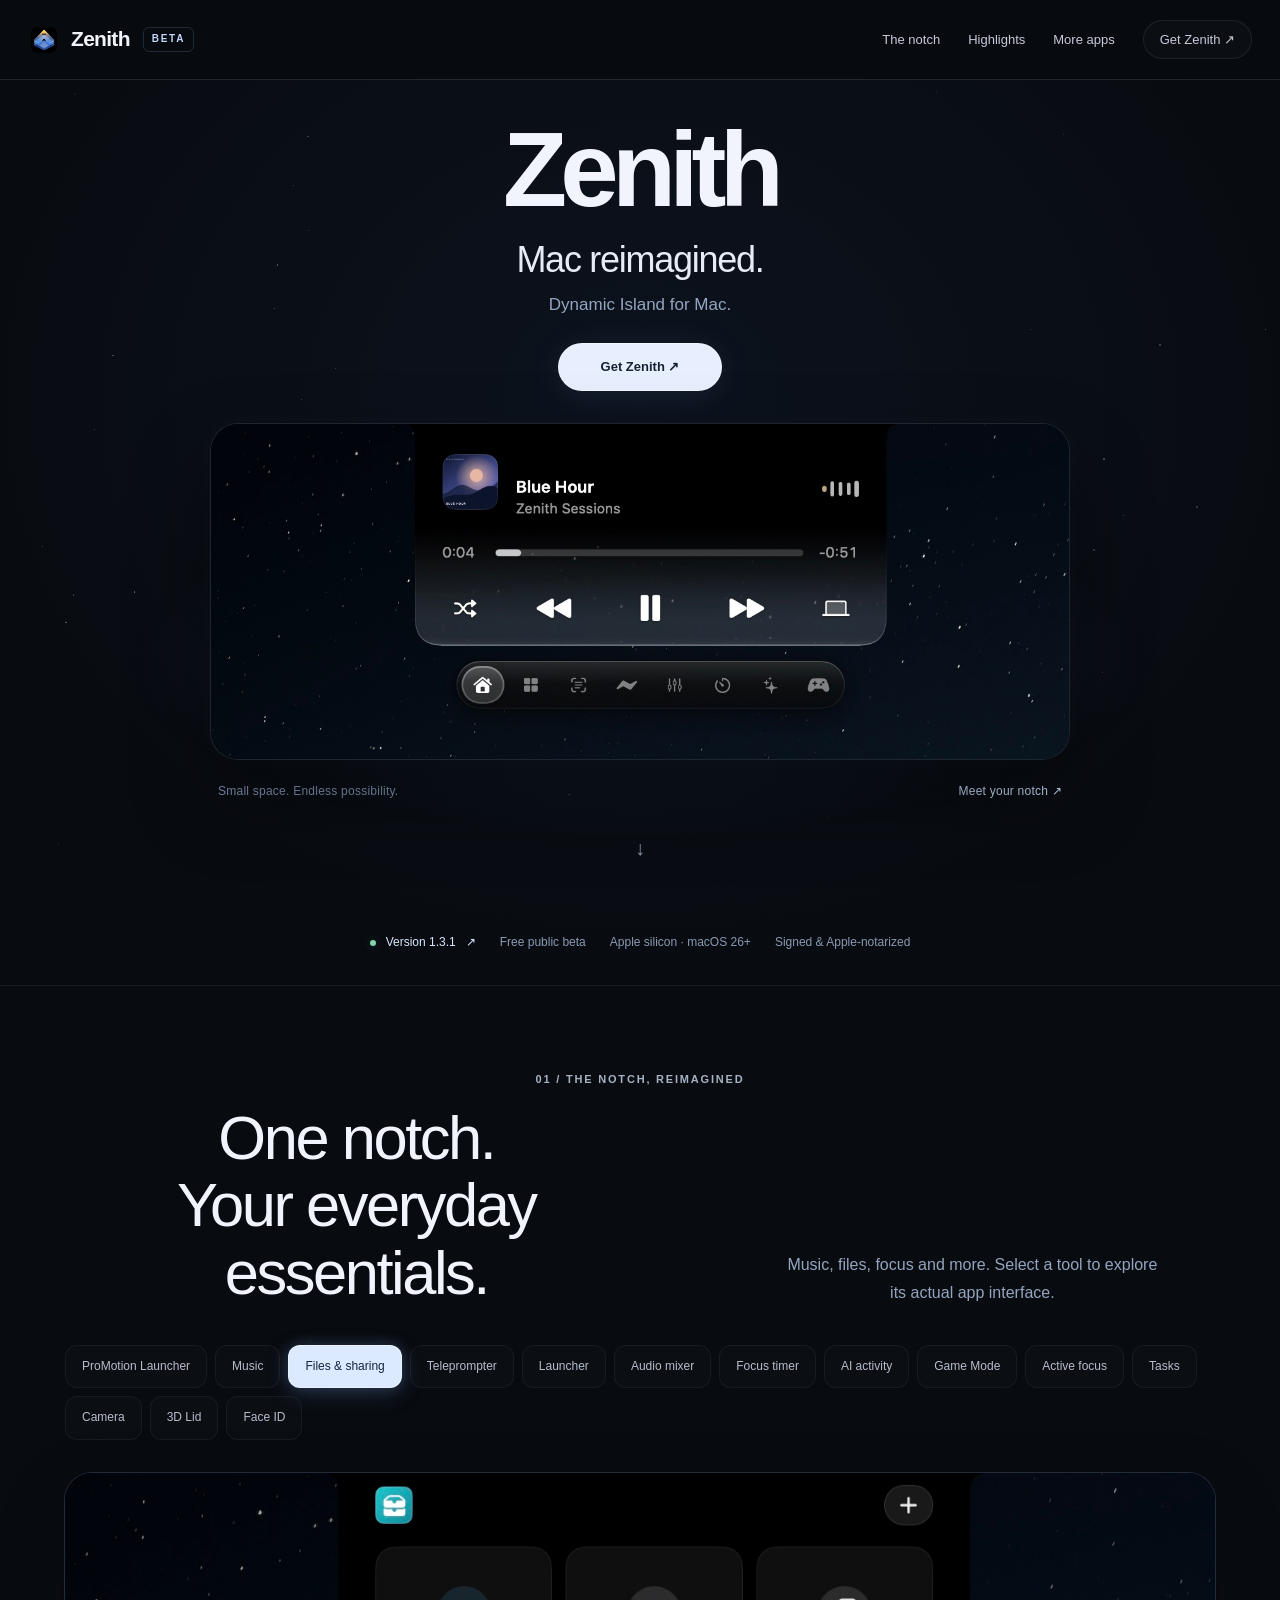
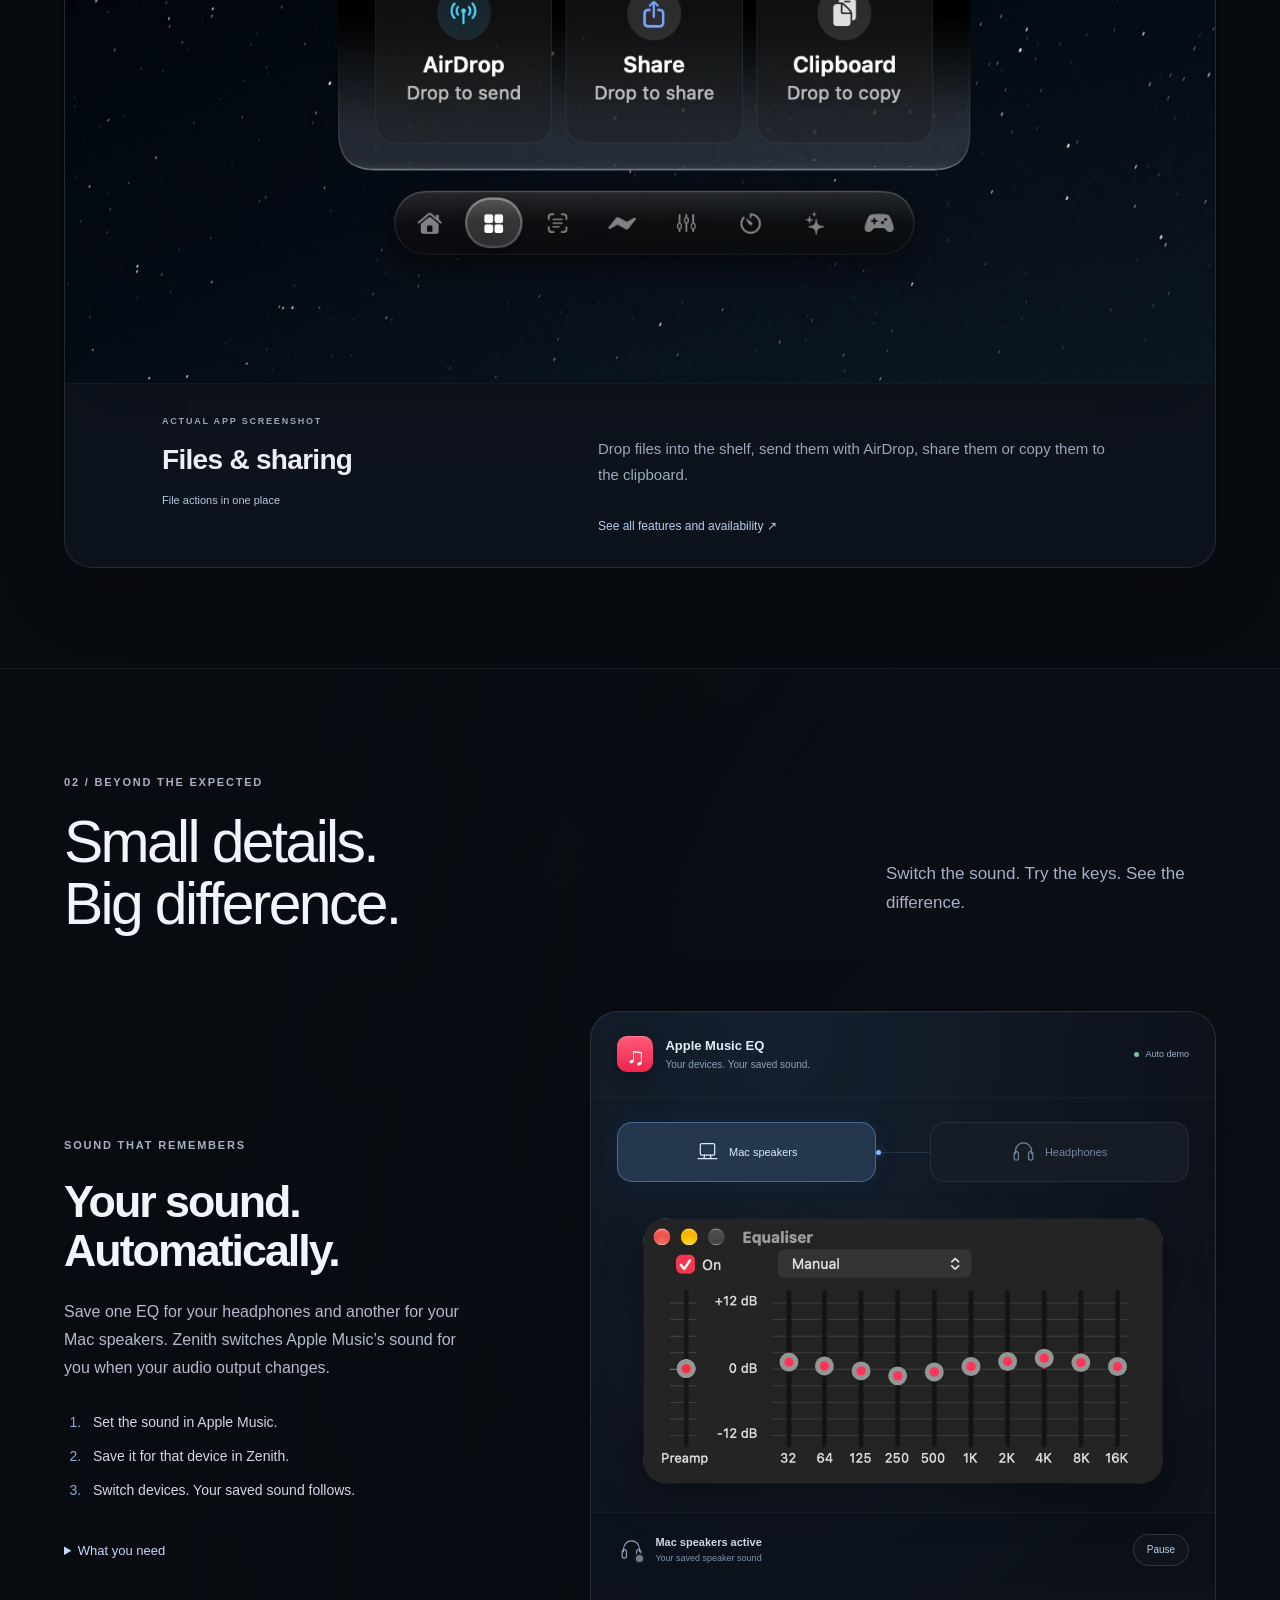
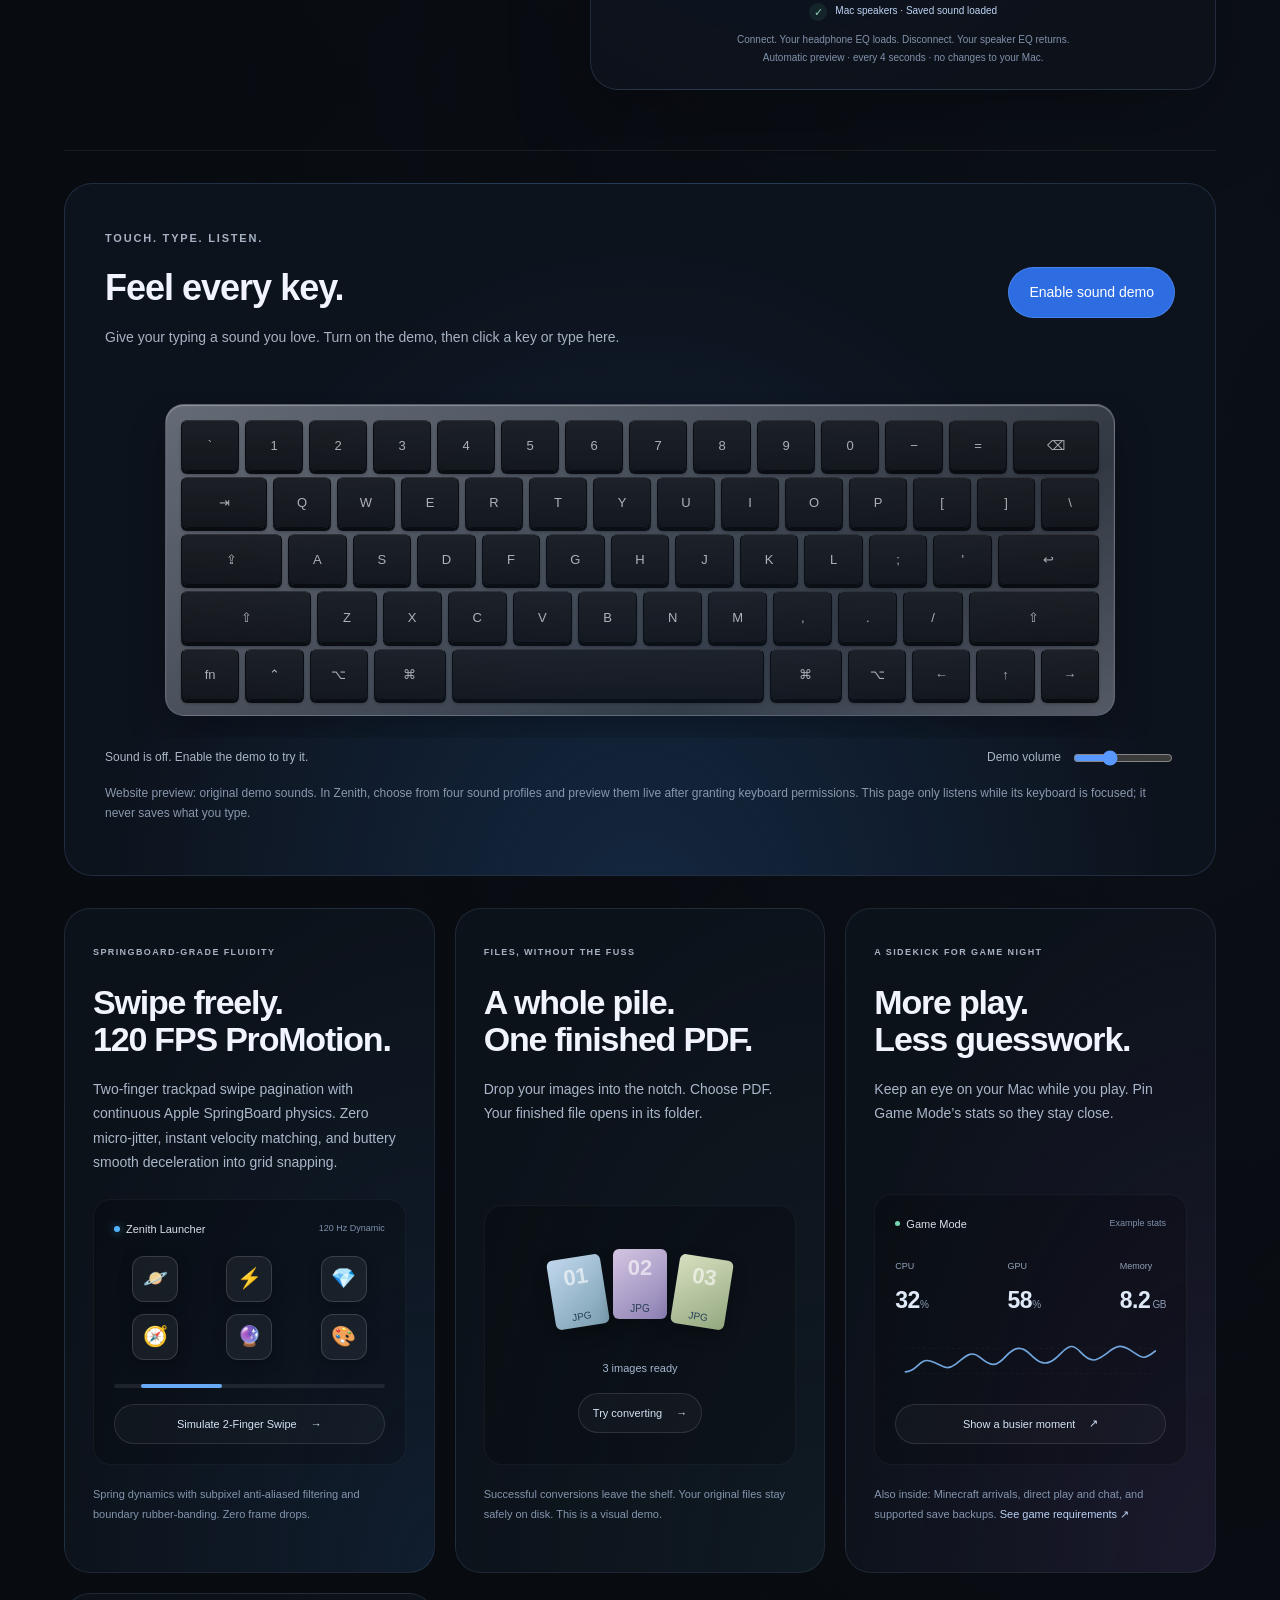
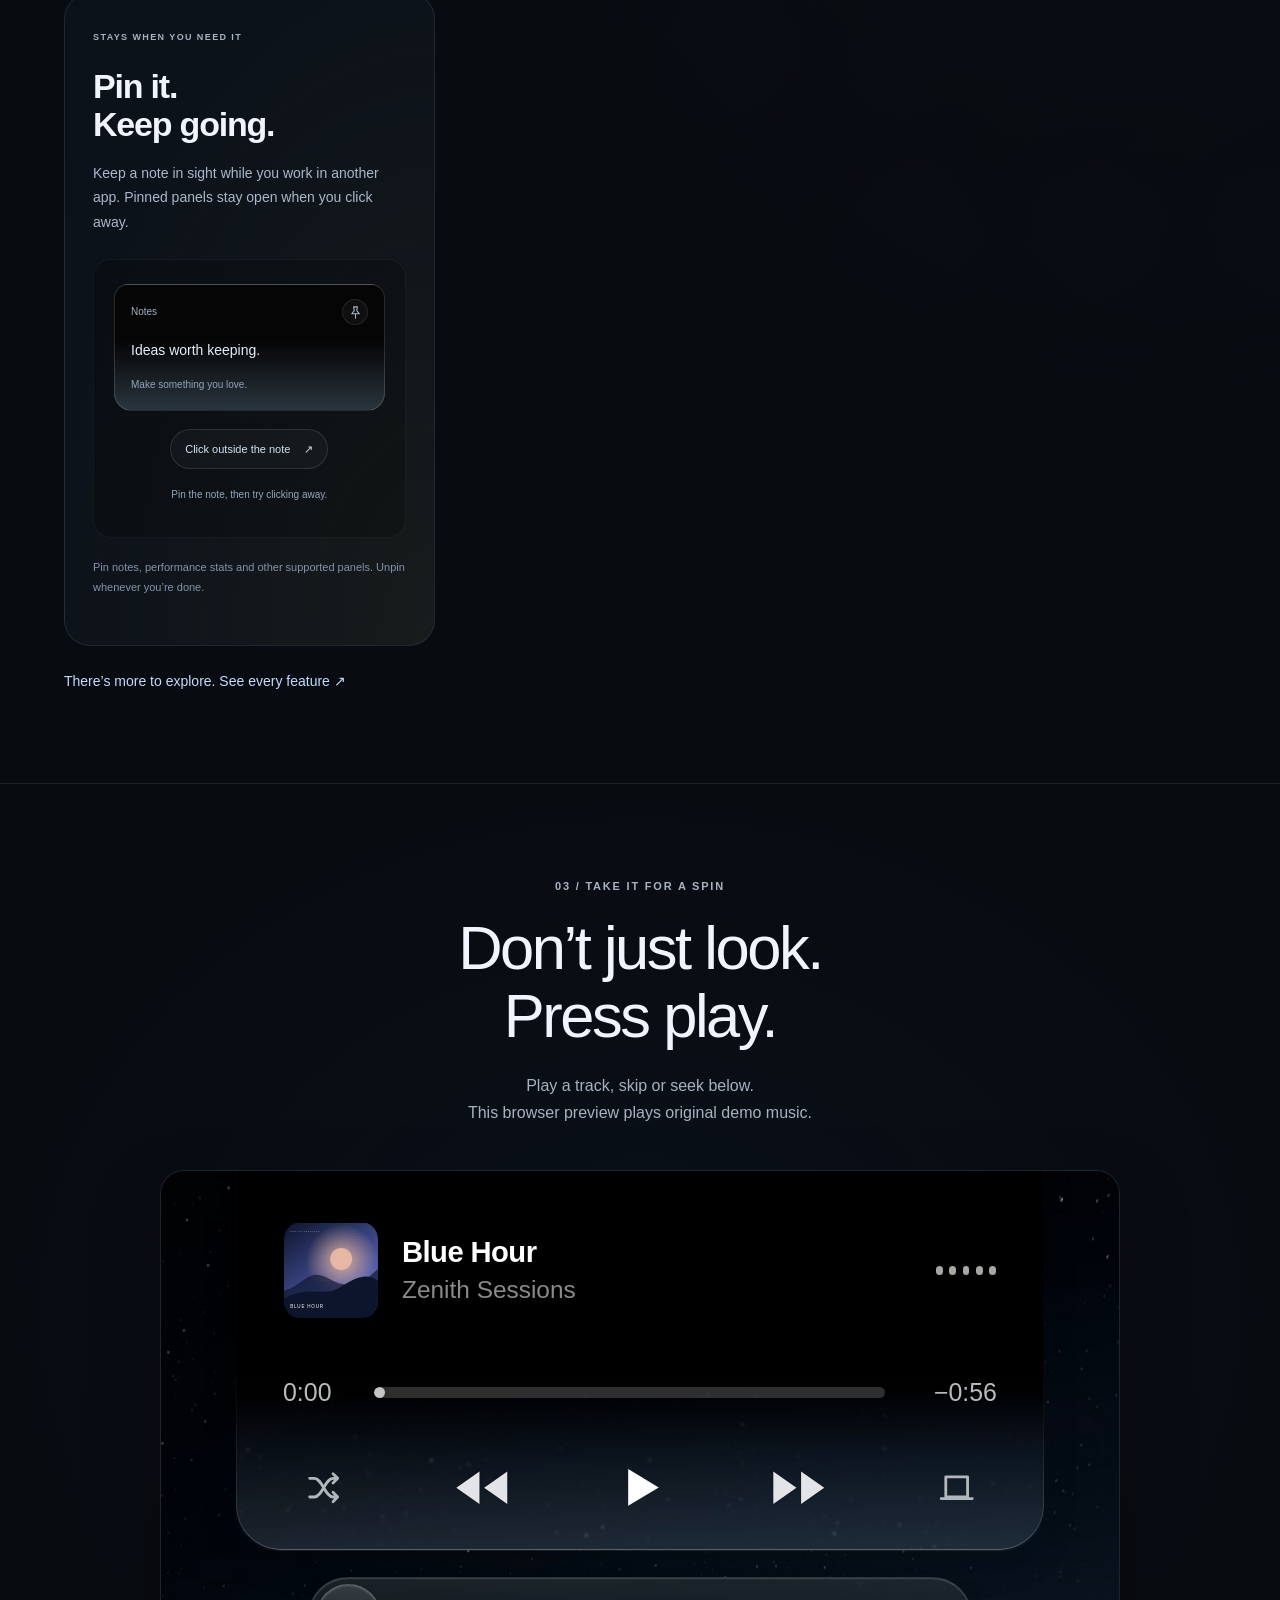
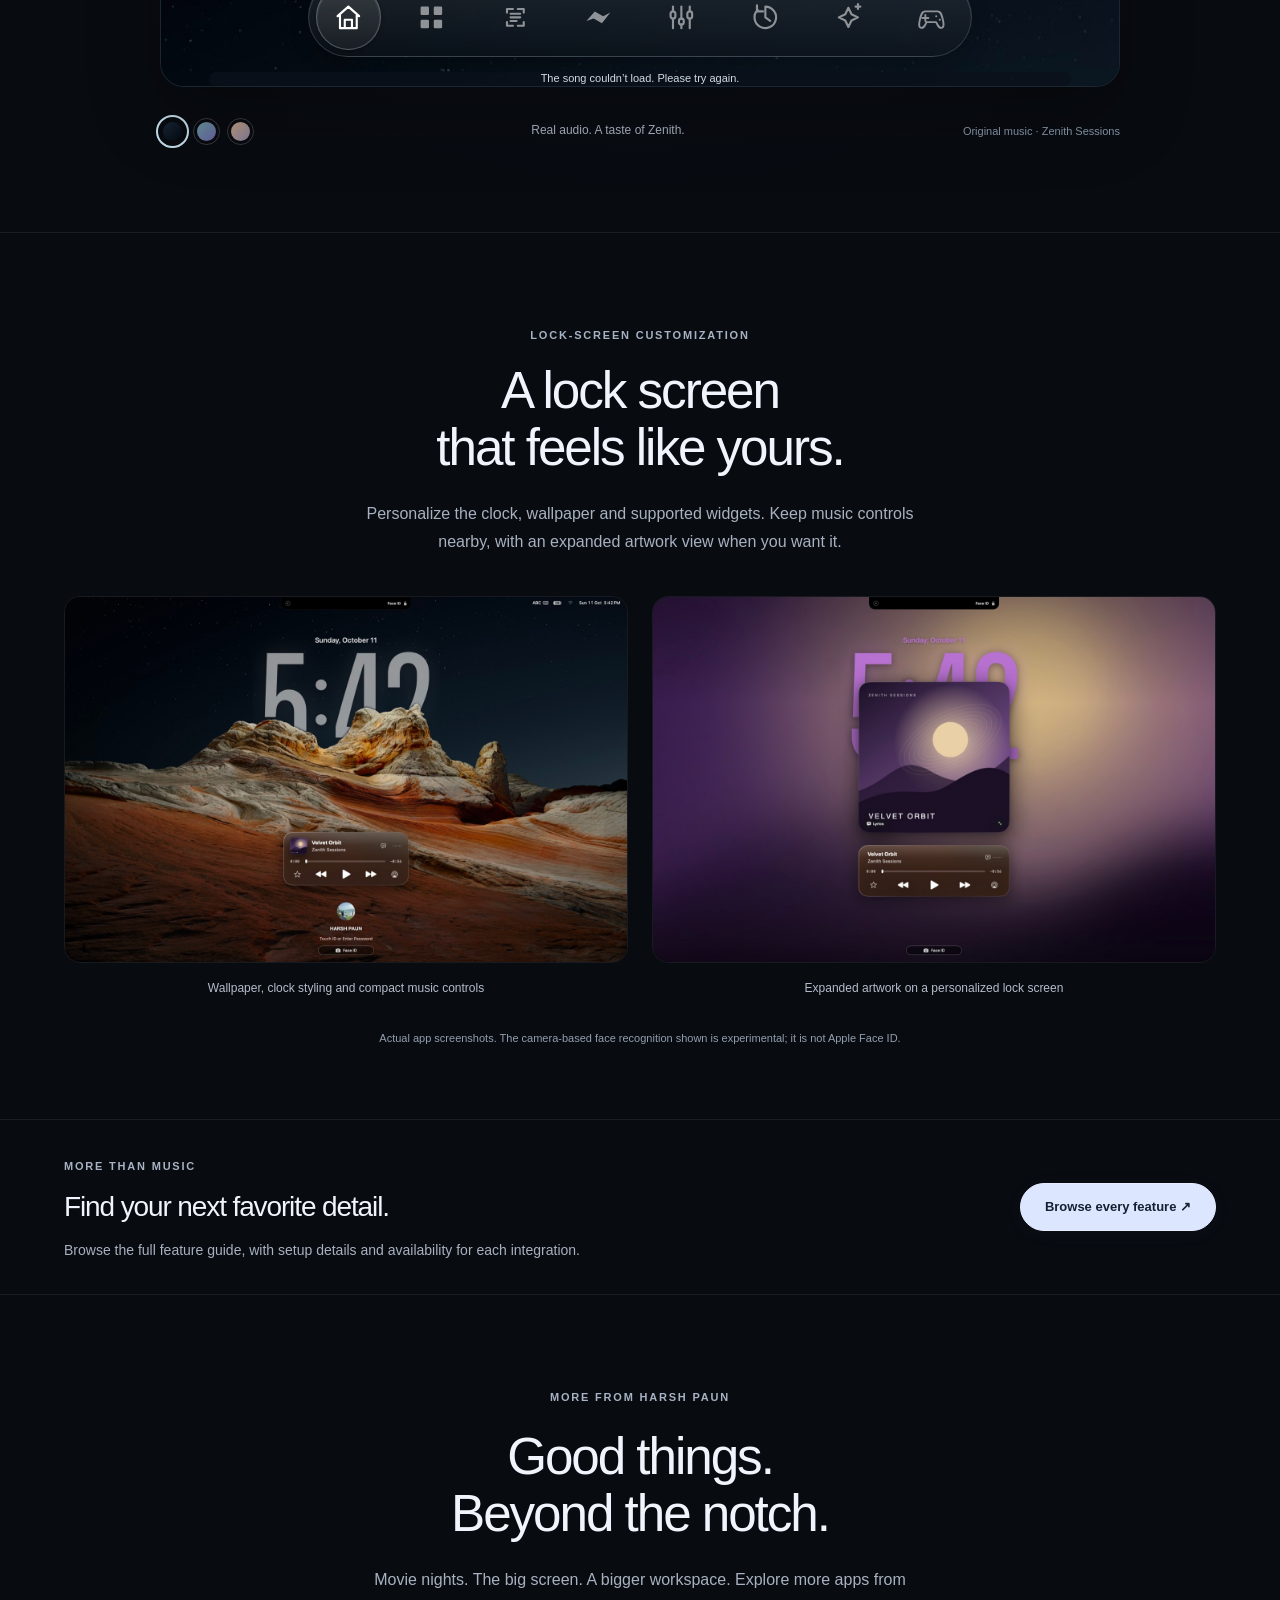
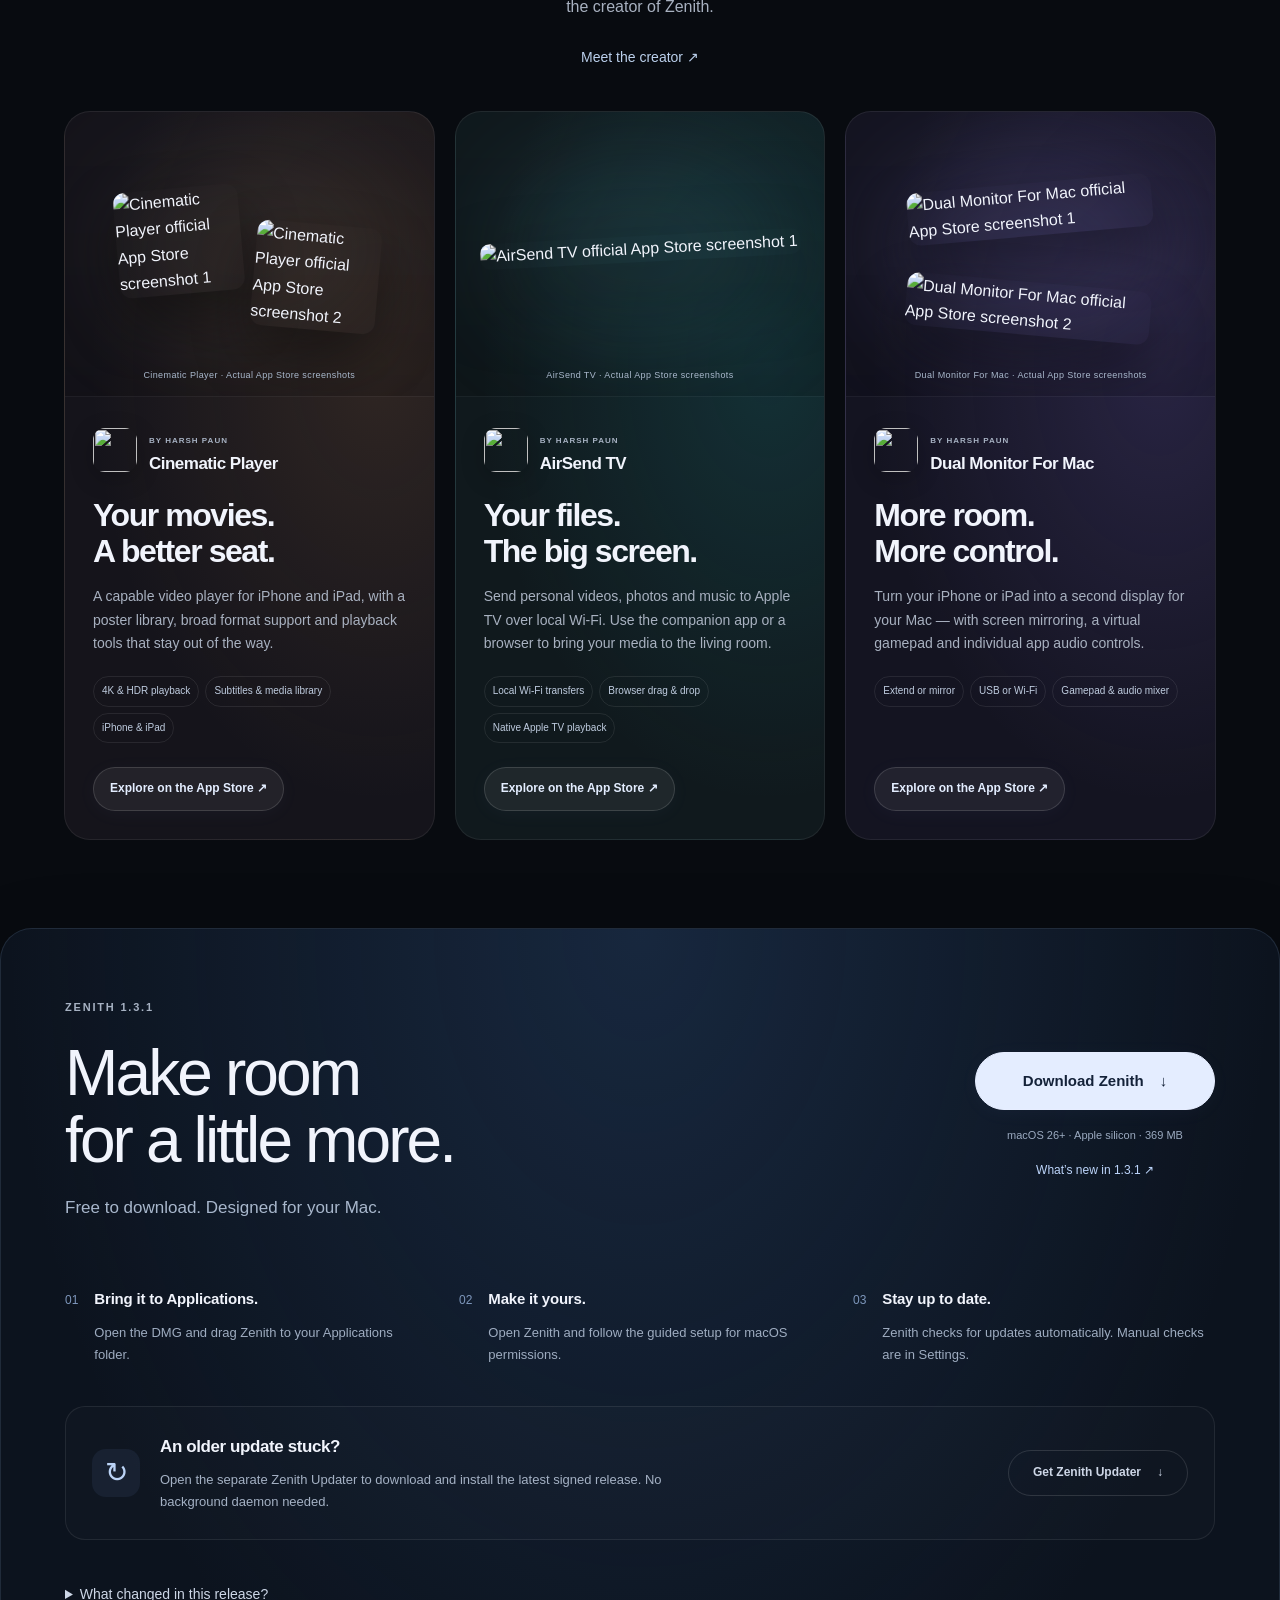
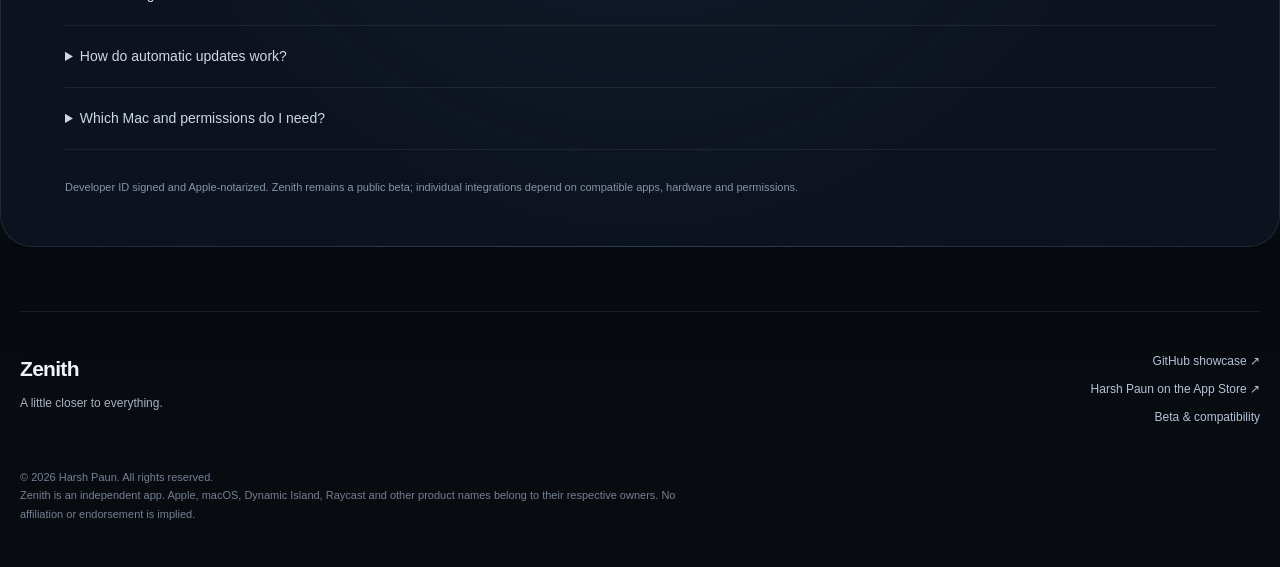
==== commit 0526a173: "Zenith 1.3.1 website: ProMotion SpringBoard Launcher, fluid transitions, and 1.3.1 release sync" ====
--- a/docs/index.html
+++ b/docs/index.html
@@ -1,6 +1,6 @@
-<!doctype html><html lang="en"><head><meta charset="utf-8"><meta name="viewport" content="width=device-width,initial-scale=1"><title>Zenith — Dynamic Notch for Mac by Harsh Paun</title><meta name="description" content="Zenith brings music, smart files, device EQ, keyboard sounds and gaming tools to your Mac’s notch. Free public beta for Apple silicon on macOS 26+."><meta name="author" content="Harsh Paun"><meta name="robots" content="index,follow,max-image-preview:large"><meta name="theme-color" content="#090b10"><link rel="canonical" href="https://techgamewithharsh-dot.github.io/zenith-dynamic-notch/"><meta property="og:type" content="website"><meta property="og:site_name" content="Zenith by Harsh Paun"><meta property="og:title" content="Zenith — Dynamic Notch for Mac by Harsh Paun"><meta property="og:description" content="Zenith brings music, smart files, device EQ, keyboard sounds and gaming tools to your Mac’s notch. Free public beta for Apple silicon on macOS 26+."><meta property="og:url" content="https://techgamewithharsh-dot.github.io/zenith-dynamic-notch/"><meta property="og:image" content="https://techgamewithharsh-dot.github.io/zenith-dynamic-notch/assets/social-card.png"><meta property="og:image:width" content="1200"><meta property="og:image:height" content="630"><meta property="og:image:alt" content="Zenith — Dynamic notch for Mac. By Harsh Paun. Beta."><meta name="twitter:card" content="summary_large_image"><link rel="icon" href="assets/zenith-icon.png"><link rel="stylesheet" href="assets/style.css"><script type="application/ld+json">{"@context": "https://schema.org", "@graph": [{"@type": "Person", "@id": "https://techgamewithharsh-dot.github.io/zenith-dynamic-notch/harsh-paun.html#person", "name": "Harsh Paun", "url": "https://techgamewithharsh-dot.github.io/zenith-dynamic-notch/harsh-paun.html", "sameAs": ["https://github.com/techgamewithharsh-dot", "https://apps.apple.com/us/developer/harsh-paun/id1895154152"]}, {"@type": "WebSite", "@id": "https://techgamewithharsh-dot.github.io/zenith-dynamic-notch/#website", "name": "Zenith by Harsh Paun", "url": "https://techgamewithharsh-dot.github.io/zenith-dynamic-notch/"}, {"@type": "WebPage", "name": "Zenith \u2014 Dynamic Notch for Mac by Harsh Paun", "url": "https://techgamewithharsh-dot.github.io/zenith-dynamic-notch/", "isPartOf": {"@id": "https://techgamewithharsh-dot.github.io/zenith-dynamic-notch/#website"}, "author": {"@id": "https://techgamewithharsh-dot.github.io/zenith-dynamic-notch/harsh-paun.html#person"}}, {"@type": "SoftwareApplication", "@id": "https://techgamewithharsh-dot.github.io/zenith-dynamic-notch/#zenith", "name": "Zenith", "applicationCategory": "UtilitiesApplication", "operatingSystem": "macOS 26 or later", "processorRequirements": "Apple silicon", "softwareVersion": "1.3.0", "url": "https://techgamewithharsh-dot.github.io/zenith-dynamic-notch/", "creator": {"@id": "https://techgamewithharsh-dot.github.io/zenith-dynamic-notch/harsh-paun.html#person"}, "description": "A beta dynamic notch app for Mac with music controls, focus tools, a file shelf and personalization."}]}</script><script defer src="assets/site.js?v=spacious-1"></script><script defer src="assets/playground.js?v=native-detail-3"></script><link rel="stylesheet" href="assets/playground.css?v=native-detail-4"><link rel="stylesheet" href="assets/design.css?v=portfolio-1"><script defer src="assets/showcase.js?v=notch-first-4"></script><script defer src="assets/hero-sky.js?v=portfolio-1"></script><link rel="stylesheet" href="assets/highlights.css?v=keyboard-1"><script defer src="assets/highlights.js?v=keyboard-1"></script><link rel="stylesheet" href="assets/release.css?v=1.3.0"><link rel="stylesheet" href="assets/specials.css?v=eq-studio-3"><script defer src="assets/specials.js?v=eq-studio-3"></script><link rel="stylesheet" href="assets/notch-first.css?v=4"><script defer src="assets/notch-first.js?v=4"></script></head><body class="spacious-site release-refresh"><a class="skip" href="#main">Skip to content</a><header><a class="brand" href="./"><img src="assets/zenith-icon.png" width="36" height="36" alt=""><span>Zenith</span><span class="beta">BETA</span></a><nav aria-label="Main navigation"><a href="#app-tools">The notch</a><a href="#highlights">Highlights</a><a href="#more-apps">More apps</a><a class="nav-beta" href="#download">Get Zenith <span aria-hidden="true">↗</span></a></nav></header><main id="main"><section class="hero spacious-hero wrap"><h1 aria-label="Zenith"><span aria-hidden="true" class="zenith-word"><span>Z</span><span>e</span><span>n</span><span>i</span><span>t</span><span>h</span></span></h1><p class="hero-tagline">Mac reimagined.</p><p class="hero-category">Dynamic Island for Mac.</p><a class="button primary" href="#download">Get Zenith ↗</a><div class="hero-product-scene"><div class="scene-horizon" aria-hidden="true"></div><div class="hero-product-window"><img src="assets/screens/music-wide.jpg" width="1394" height="916" alt="Zenith’s real music notch, with artwork, playback controls and floating toolbar" fetchpriority="high"></div><div class="scene-caption"><span>Small space. Endless possibility.</span><a href="#app-tools">Meet your notch <span aria-hidden="true">↗</span></a></div></div><a class="hero-scroll" href="#app-tools" aria-label="Explore Zenith notch interfaces">↓</a></section>
-<section class="release-strip wrap" aria-label="Current release"><a href="https://github.com/techgamewithharsh-dot/zenith-dynamic-notch/releases/tag/v1.3.0"><span class="release-dot" aria-hidden="true"></span> Version 1.3.0 <span aria-hidden="true">↗</span></a><span>Free public beta</span><span>Apple silicon · macOS 26+</span><span>Signed &amp; Apple-notarized</span></section>
-<section class="app-tools wrap" id="app-tools"><div class="section-introduction"><span class="eyebrow">01 / THE NOTCH, REIMAGINED</span><h2>One notch.<br>Your everyday essentials.</h2><p>Music, files, focus and more. Select a tool to explore its actual app interface.</p></div><div class="preview-tabs" role="tablist" aria-label="Explore Zenith tools"><button role="tab" id="preview-tab-music" data-preview="music" aria-controls="feature-preview" aria-selected="false" tabindex="-1">Music</button><button role="tab" id="preview-tab-files" data-preview="files" aria-controls="feature-preview" aria-selected="true" tabindex="0">Files & sharing</button><button role="tab" id="preview-tab-teleprompter" data-preview="teleprompter" aria-controls="feature-preview" aria-selected="false" tabindex="-1">Teleprompter</button><button role="tab" id="preview-tab-thunderstorm" data-preview="thunderstorm" aria-controls="feature-preview" aria-selected="false" tabindex="-1">Launcher</button><button role="tab" id="preview-tab-mixer" data-preview="mixer" aria-controls="feature-preview" aria-selected="false" tabindex="-1">Audio mixer</button><button role="tab" id="preview-tab-focus" data-preview="focus" aria-controls="feature-preview" aria-selected="false" tabindex="-1">Focus timer</button><button role="tab" id="preview-tab-ai" data-preview="ai" aria-controls="feature-preview" aria-selected="false" tabindex="-1">AI activity</button><button role="tab" id="preview-tab-game" data-preview="game" aria-controls="feature-preview" aria-selected="false" tabindex="-1">Game Mode</button><button role="tab" id="preview-tab-focus-active" data-preview="focus-active" aria-controls="feature-preview" aria-selected="false" tabindex="-1">Active focus</button><button role="tab" id="preview-tab-tasks" data-preview="tasks" aria-controls="feature-preview" aria-selected="false" tabindex="-1">Tasks</button><button role="tab" id="preview-tab-camera" data-preview="camera" aria-controls="feature-preview" aria-selected="false" tabindex="-1">Camera</button><button role="tab" id="preview-tab-lid" data-preview="lid" aria-controls="feature-preview" aria-selected="false" tabindex="-1">3D Lid</button><button role="tab" id="preview-tab-face" data-preview="face" aria-controls="feature-preview" aria-selected="false" tabindex="-1">Face ID</button></div><div class="feature-preview" id="feature-preview" role="tabpanel" aria-label="Selected Zenith feature"><div class="preview-copy" aria-live="polite"><span class="small-label">ACTUAL APP SCREENSHOT</span><h3 id="preview-title">Files &amp; sharing</h3><p id="preview-description">Drop files into the shelf, send them with AirDrop, share them or copy them to the clipboard.</p><span id="preview-note">File actions in one place</span><a href="features.html">See all features and availability ↗</a></div><div class="preview-screen"><img id="feature-preview-image" src="assets/screens/files-wide.jpg" width="1394" height="916" alt="Zenith Files &amp; sharing panel and its floating toolbar" loading="lazy"></div></div></section>
+<!doctype html><html lang="en"><head><meta charset="utf-8"><meta name="viewport" content="width=device-width,initial-scale=1"><title>Zenith — Dynamic Notch for Mac by Harsh Paun</title><meta name="description" content="Zenith brings music, smart files, device EQ, keyboard sounds and gaming tools to your Mac’s notch. Free public beta for Apple silicon on macOS 26+."><meta name="author" content="Harsh Paun"><meta name="robots" content="index,follow,max-image-preview:large"><meta name="theme-color" content="#090b10"><link rel="canonical" href="https://techgamewithharsh-dot.github.io/zenith-dynamic-notch/"><meta property="og:type" content="website"><meta property="og:site_name" content="Zenith by Harsh Paun"><meta property="og:title" content="Zenith — Dynamic Notch for Mac by Harsh Paun"><meta property="og:description" content="Zenith brings music, smart files, device EQ, keyboard sounds and gaming tools to your Mac’s notch. Free public beta for Apple silicon on macOS 26+."><meta property="og:url" content="https://techgamewithharsh-dot.github.io/zenith-dynamic-notch/"><meta property="og:image" content="https://techgamewithharsh-dot.github.io/zenith-dynamic-notch/assets/social-card.png"><meta property="og:image:width" content="1200"><meta property="og:image:height" content="630"><meta property="og:image:alt" content="Zenith — Dynamic notch for Mac. By Harsh Paun. Beta."><meta name="twitter:card" content="summary_large_image"><link rel="icon" href="assets/zenith-icon.png"><link rel="stylesheet" href="assets/style.css"><script type="application/ld+json">{"@context": "https://schema.org", "@graph": [{"@type": "Person", "@id": "https://techgamewithharsh-dot.github.io/zenith-dynamic-notch/harsh-paun.html#person", "name": "Harsh Paun", "url": "https://techgamewithharsh-dot.github.io/zenith-dynamic-notch/harsh-paun.html", "sameAs": ["https://github.com/techgamewithharsh-dot", "https://apps.apple.com/us/developer/harsh-paun/id1895154152"]}, {"@type": "WebSite", "@id": "https://techgamewithharsh-dot.github.io/zenith-dynamic-notch/#website", "name": "Zenith by Harsh Paun", "url": "https://techgamewithharsh-dot.github.io/zenith-dynamic-notch/"}, {"@type": "WebPage", "name": "Zenith \u2014 Dynamic Notch for Mac by Harsh Paun", "url": "https://techgamewithharsh-dot.github.io/zenith-dynamic-notch/", "isPartOf": {"@id": "https://techgamewithharsh-dot.github.io/zenith-dynamic-notch/#website"}, "author": {"@id": "https://techgamewithharsh-dot.github.io/zenith-dynamic-notch/harsh-paun.html#person"}}, {"@type": "SoftwareApplication", "@id": "https://techgamewithharsh-dot.github.io/zenith-dynamic-notch/#zenith", "name": "Zenith", "applicationCategory": "UtilitiesApplication", "operatingSystem": "macOS 26 or later", "processorRequirements": "Apple silicon", "softwareVersion": "1.3.1", "url": "https://techgamewithharsh-dot.github.io/zenith-dynamic-notch/", "creator": {"@id": "https://techgamewithharsh-dot.github.io/zenith-dynamic-notch/harsh-paun.html#person"}, "description": "A beta dynamic notch app for Mac with music controls, focus tools, a file shelf and personalization."}]}</script><script defer src="assets/site.js?v=spacious-1"></script><script defer src="assets/playground.js?v=native-detail-3"></script><link rel="stylesheet" href="assets/playground.css?v=native-detail-4"><link rel="stylesheet" href="assets/design.css?v=portfolio-1"><script defer src="assets/showcase.js?v=notch-first-4"></script><script defer src="assets/hero-sky.js?v=portfolio-1"></script><link rel="stylesheet" href="assets/highlights.css?v=keyboard-1"><script defer src="assets/highlights.js?v=keyboard-1"></script><link rel="stylesheet" href="assets/release.css?v=1.3.1"><link rel="stylesheet" href="assets/specials.css?v=eq-studio-3"><script defer src="assets/specials.js?v=eq-studio-3"></script><link rel="stylesheet" href="assets/notch-first.css?v=4"><script defer src="assets/notch-first.js?v=4"></script></head><body class="spacious-site release-refresh"><a class="skip" href="#main">Skip to content</a><header><a class="brand" href="./"><img src="assets/zenith-icon.png" width="36" height="36" alt=""><span>Zenith</span><span class="beta">BETA</span></a><nav aria-label="Main navigation"><a href="#app-tools">The notch</a><a href="#highlights">Highlights</a><a href="#more-apps">More apps</a><a class="nav-beta" href="#download">Get Zenith <span aria-hidden="true">↗</span></a></nav></header><main id="main"><section class="hero spacious-hero wrap"><h1 aria-label="Zenith"><span aria-hidden="true" class="zenith-word"><span>Z</span><span>e</span><span>n</span><span>i</span><span>t</span><span>h</span></span></h1><p class="hero-tagline">Mac reimagined.</p><p class="hero-category">Dynamic Island for Mac.</p><a class="button primary" href="#download">Get Zenith ↗</a><div class="hero-product-scene"><div class="scene-horizon" aria-hidden="true"></div><div class="hero-product-window"><img src="assets/screens/music-wide.jpg" width="1394" height="916" alt="Zenith’s real music notch, with artwork, playback controls and floating toolbar" fetchpriority="high"></div><div class="scene-caption"><span>Small space. Endless possibility.</span><a href="#app-tools">Meet your notch <span aria-hidden="true">↗</span></a></div></div><a class="hero-scroll" href="#app-tools" aria-label="Explore Zenith notch interfaces">↓</a></section>
+<section class="release-strip wrap" aria-label="Current release"><a href="https://github.com/techgamewithharsh-dot/zenith-dynamic-notch/releases/tag/v1.3.1"><span class="release-dot" aria-hidden="true"></span> Version 1.3.1 <span aria-hidden="true">↗</span></a><span>Free public beta</span><span>Apple silicon · macOS 26+</span><span>Signed &amp; Apple-notarized</span></section>
+<section class="app-tools wrap" id="app-tools"><div class="section-introduction"><span class="eyebrow">01 / THE NOTCH, REIMAGINED</span><h2>One notch.<br>Your everyday essentials.</h2><p>Music, files, focus and more. Select a tool to explore its actual app interface.</p></div><div class="preview-tabs" role="tablist" aria-label="Explore Zenith tools"><button role="tab" id="preview-tab-launcher" data-preview="launcher" aria-controls="feature-preview" aria-selected="false" tabindex="-1">ProMotion Launcher</button><button role="tab" id="preview-tab-music" data-preview="music" aria-controls="feature-preview" aria-selected="false" tabindex="-1">Music</button><button role="tab" id="preview-tab-files" data-preview="files" aria-controls="feature-preview" aria-selected="true" tabindex="0">Files & sharing</button><button role="tab" id="preview-tab-teleprompter" data-preview="teleprompter" aria-controls="feature-preview" aria-selected="false" tabindex="-1">Teleprompter</button><button role="tab" id="preview-tab-thunderstorm" data-preview="thunderstorm" aria-controls="feature-preview" aria-selected="false" tabindex="-1">Launcher</button><button role="tab" id="preview-tab-mixer" data-preview="mixer" aria-controls="feature-preview" aria-selected="false" tabindex="-1">Audio mixer</button><button role="tab" id="preview-tab-focus" data-preview="focus" aria-controls="feature-preview" aria-selected="false" tabindex="-1">Focus timer</button><button role="tab" id="preview-tab-ai" data-preview="ai" aria-controls="feature-preview" aria-selected="false" tabindex="-1">AI activity</button><button role="tab" id="preview-tab-game" data-preview="game" aria-controls="feature-preview" aria-selected="false" tabindex="-1">Game Mode</button><button role="tab" id="preview-tab-focus-active" data-preview="focus-active" aria-controls="feature-preview" aria-selected="false" tabindex="-1">Active focus</button><button role="tab" id="preview-tab-tasks" data-preview="tasks" aria-controls="feature-preview" aria-selected="false" tabindex="-1">Tasks</button><button role="tab" id="preview-tab-camera" data-preview="camera" aria-controls="feature-preview" aria-selected="false" tabindex="-1">Camera</button><button role="tab" id="preview-tab-lid" data-preview="lid" aria-controls="feature-preview" aria-selected="false" tabindex="-1">3D Lid</button><button role="tab" id="preview-tab-face" data-preview="face" aria-controls="feature-preview" aria-selected="false" tabindex="-1">Face ID</button></div><div class="feature-preview" id="feature-preview" role="tabpanel" aria-label="Selected Zenith feature"><div class="preview-copy" aria-live="polite"><span class="small-label">ACTUAL APP SCREENSHOT</span><h3 id="preview-title">Files &amp; sharing</h3><p id="preview-description">Drop files into the shelf, send them with AirDrop, share them or copy them to the clipboard.</p><span id="preview-note">File actions in one place</span><a href="features.html">See all features and availability ↗</a></div><div class="preview-screen"><img id="feature-preview-image" src="assets/screens/files-wide.jpg" width="1394" height="916" alt="Zenith Files &amp; sharing panel and its floating toolbar" loading="lazy"></div></div></section>
 <section class="zenith-highlights wrap" id="highlights" aria-labelledby="highlights-title">
 <div class="special-heading"><span class="eyebrow">02 / BEYOND THE EXPECTED</span><h2 id="highlights-title">Small details.<br>Big difference.</h2><p>Switch the sound. Try the keys. See the difference.</p></div>
 <article class="special-eq" aria-labelledby="eq-feature-title">
@@ -19,6 +19,7 @@
     <p class="keyboard-footnote">Website preview: original demo sounds. In Zenith, choose from four sound profiles and preview them live after granting keyboard permissions. This page only listens while its keyboard is focused; it never saves what you type.</p>
   </article>
 <div class="special-grid">
+<article class="special-card special-launcher"><div class="special-card-copy"><span class="eyebrow">SPRINGBOARD-GRADE FLUIDITY</span><h3>Swipe freely.<br>120 FPS ProMotion.</h3><p>Two-finger trackpad swipe pagination with continuous Apple SpringBoard physics. Zero micro-jitter, instant velocity matching, and buttery smooth deceleration into grid snapping.</p></div><div class="launcher-demo mini-demo"><div class="launcher-demo-top"><span><i aria-hidden="true"></i> Zenith Launcher</span><span class="launcher-demo-live">120 Hz Dynamic</span></div><div class="launcher-grid-preview"><div class="mock-app-icon" style="--delay: 0.04s">🪐</div><div class="mock-app-icon" style="--delay: 0.08s">⚡</div><div class="mock-app-icon" style="--delay: 0.12s">💎</div><div class="mock-app-icon" style="--delay: 0.16s">🧭</div><div class="mock-app-icon" style="--delay: 0.20s">🔮</div><div class="mock-app-icon" style="--delay: 0.24s">🎨</div></div><div class="launcher-track-pill"><div class="launcher-track-thumb"></div></div><button class="demo-button" type="button" data-swipe-demo>Simulate 2-Finger Swipe <span aria-hidden="true">→</span></button></div><p class="special-small">Spring dynamics with subpixel anti-aliased filtering and boundary rubber-banding. Zero frame drops.</p></article>
 <article class="special-card special-files"><div class="special-card-copy"><span class="eyebrow">FILES, WITHOUT THE FUSS</span><h3>A whole pile.<br>One finished PDF.</h3><p>Drop your images into the notch. Choose PDF. Your finished file opens in its folder.</p></div><div class="file-demo mini-demo" data-state="ready"><div class="file-demo-source" aria-hidden="true"><i><span>01</span>JPG</i><i><span>02</span>JPG</i><i><span>03</span>JPG</i></div><div class="file-demo-result" aria-hidden="true"><i>PDF<small>3 pages</small></i></div><span class="file-demo-label" role="status">3 images ready</span><button type="button" class="demo-button" data-convert-demo>Try converting <span aria-hidden="true">→</span></button></div><p class="special-small">Successful conversions leave the shelf. Your original files stay safely on disk. This is a visual demo.</p></article>
 <article class="special-card special-game"><div class="special-card-copy"><span class="eyebrow">A SIDEKICK FOR GAME NIGHT</span><h3>More play.<br>Less guesswork.</h3><p>Keep an eye on your Mac while you play. Pin Game Mode’s stats so they stay close.</p></div><div class="game-demo mini-demo"><div class="game-demo-top"><span><i aria-hidden="true"></i> Game Mode</span><span class="game-demo-live">Example stats</span></div><div class="game-demo-metrics"><div><span>CPU</span><strong class="demo-cpu">32<small>%</small></strong></div><div><span>GPU</span><strong class="demo-gpu">58<small>%</small></strong></div><div><span>Memory</span><strong>8.2<small> GB</small></strong></div></div><svg class="game-demo-graph" viewBox="0 0 300 60" aria-label="Illustrative performance graph"><path class="graph-guide" d="M0 15H300M0 45H300"/><path class="demo-graph-line" d="M0 43C15 43 16 26 30 30S48 43 60 34S78 16 90 26S108 38 120 25S140 12 150 22S168 37 180 27S197 5 210 19S229 30 240 22S256 8 270 17S285 30 300 18"/></svg><button class="demo-button" type="button" data-game-demo>Show a busier moment <span aria-hidden="true">↗</span></button></div><p class="special-small">Also inside: Minecraft arrivals, direct play and chat, and supported save backups. <a href="features.html#game-mode-and-system-status">See game requirements ↗</a></p></article>
 <article class="special-card special-pin"><div class="special-card-copy"><span class="eyebrow">STAYS WHEN YOU NEED IT</span><h3>Pin it.<br>Keep going.</h3><p>Keep a note in sight while you work in another app. Pinned panels stay open when you click away.</p></div><div class="pin-demo mini-demo"><div class="pin-demo-panel"><div><span>Notes</span><button type="button" aria-label="Pin example note" aria-pressed="false" data-pin-demo><svg viewBox="0 0 24 24" aria-hidden="true"><path d="m9 3 6 0-1 6 4 5H6l4-5zM12 14v7"/></svg></button></div><p>Ideas worth keeping.</p><span>Make something you love.</span></div><button class="demo-button" type="button" data-outside-demo>Click outside the note <span aria-hidden="true">↗</span></button><span class="pin-demo-status" role="status">Pin the note, then try clicking away.</span></div><p class="special-small">Pin notes, performance stats and other supported panels. Unpin whenever you’re done.</p></article>
@@ -29,8 +30,8 @@
 <section class="directory-cta wrap"><div><span class="eyebrow">MORE THAN MUSIC</span><h2>Find your next favorite detail.</h2><p>Browse the full feature guide, with setup details and availability for each integration.</p></div><a class="button primary" href="features.html">Browse every feature ↗</a></section>
 <section class="creator-band app-portfolio wrap" id="more-apps"><div class="portfolio-heading"><span class="eyebrow">MORE FROM HARSH PAUN</span><h2>Good things.<br>Beyond the notch.</h2><p>Movie nights. The big screen. A bigger workspace. Explore more apps from the creator of Zenith.</p><a href="harsh-paun.html">Meet the creator ↗</a></div><div class="app-stories"><article class="app-story cinema"><div class="app-story-copy"><div class="app-identity"><img src="https://is1-ssl.mzstatic.com/image/thumb/Purple211/v4/b5/4b/bc/b54bbc9e-491e-3579-4ceb-6d63ed9be323/AppIcon-0-0-1x_U007epad-0-1-85-220.png/512x512bb.jpg" width="56" height="56" alt=""><div><span class="small-label">BY HARSH PAUN</span><h3>Cinematic Player</h3></div></div><h4>Your movies.<br>A better seat.</h4><p>A capable video player for iPhone and iPad, with a poster library, broad format support and playback tools that stay out of the way.</p><ul class="app-highlights"><li>4K & HDR playback</li><li>Subtitles & media library</li><li>iPhone & iPad</li></ul><a class="button primary" href="https://apps.apple.com/us/app/cinematic-player/id6763082533?uo=4">Explore on the App Store ↗</a></div><a class="app-story-visual" href="https://apps.apple.com/us/app/cinematic-player/id6763082533?uo=4" aria-label="Explore Cinematic Player on the App Store"><img class="store-shot shot-0" src="https://is1-ssl.mzstatic.com/image/thumb/PurpleSource211/v4/41/69/0c/41690c80-fdcc-4f3b-e00d-d7f8d04c408e/Frame_1-2.png/320x480bb.jpg" alt="Cinematic Player official App Store screenshot 1" loading="lazy"><img class="store-shot shot-1" src="https://is1-ssl.mzstatic.com/image/thumb/PurpleSource211/v4/f5/34/ec/f534ec2f-4274-be9c-92ca-c97769625068/Frame_2.png/320x480bb.jpg" alt="Cinematic Player official App Store screenshot 2" loading="lazy"><span class="visual-caption">Cinematic Player · Actual App Store screenshots</span></a></article><article class="app-story airsend"><div class="app-story-copy"><div class="app-identity"><img src="https://is1-ssl.mzstatic.com/image/thumb/Purple211/v4/e4/dd/0e/e4dd0eaf-72c2-d125-ce1b-f06d69614185/App_Icon-marketing.lsr/512x512bb.jpg" width="56" height="56" alt=""><div><span class="small-label">BY HARSH PAUN</span><h3>AirSend TV</h3></div></div><h4>Your files.<br>The big screen.</h4><p>Send personal videos, photos and music to Apple TV over local Wi-Fi. Use the companion app or a browser to bring your media to the living room.</p><ul class="app-highlights"><li>Local Wi-Fi transfers</li><li>Browser drag & drop</li><li>Native Apple TV playback</li></ul><a class="button primary" href="https://apps.apple.com/us/app/airsend-tv-file-transfer/id6763094307?uo=4">Explore on the App Store ↗</a></div><a class="app-story-visual" href="https://apps.apple.com/us/app/airsend-tv-file-transfer/id6763094307?uo=4" aria-label="Explore AirSend TV on the App Store"><img class="store-shot shot-0" src="https://is1-ssl.mzstatic.com/image/thumb/PurpleSource221/v4/43/97/b8/4397b83f-40ef-56b4-563a-a18dc4252cdf/Transfer_filesmovies_to_watch_locally_on_apple_tv-3.png/720x405bb.png" alt="AirSend TV official App Store screenshot 1" loading="lazy"><span class="visual-caption">AirSend TV · Actual App Store screenshots</span></a></article><article class="app-story dual"><div class="app-story-copy"><div class="app-identity"><img src="https://is1-ssl.mzstatic.com/image/thumb/Purple221/v4/d5/0d/36/d50d3656-4335-f321-4164-3d7fe7dc7af5/AppIcon-0-0-1x_U007epad-0-1-85-220.png/512x512bb.jpg" width="56" height="56" alt=""><div><span class="small-label">BY HARSH PAUN</span><h3>Dual Monitor For Mac</h3></div></div><h4>More room.<br>More control.</h4><p>Turn your iPhone or iPad into a second display for your Mac — with screen mirroring, a virtual gamepad and individual app audio controls.</p><ul class="app-highlights"><li>Extend or mirror</li><li>USB or Wi-Fi</li><li>Gamepad & audio mixer</li></ul><a class="button primary" href="https://apps.apple.com/us/app/dual-monitor-for-mac/id6794083960?uo=4">Explore on the App Store ↗</a></div><a class="app-story-visual" href="https://apps.apple.com/us/app/dual-monitor-for-mac/id6794083960?uo=4" aria-label="Explore Dual Monitor For Mac on the App Store"><img class="store-shot shot-0" src="https://is1-ssl.mzstatic.com/image/thumb/PurpleSource221/v4/55/31/34/55313438-439a-ce2f-0930-78c582025a9e/8K_Ultra_HD.png/320x480bb.jpg" alt="Dual Monitor For Mac official App Store screenshot 1" loading="lazy"><img class="store-shot shot-1" src="https://is1-ssl.mzstatic.com/image/thumb/PurpleSource211/v4/87/10/7a/87107a3f-cd00-ff2e-7add-66a9ff555075/Untitled_design-28.png/320x480bb.jpg" alt="Dual Monitor For Mac official App Store screenshot 2" loading="lazy"><span class="visual-caption">Dual Monitor For Mac · Actual App Store screenshots</span></a></article></div></section>
 <section class="download-section wrap" id="download" aria-labelledby="download-title">
-<div class="download-heading"><div><span class="eyebrow">ZENITH 1.3.0</span><h2 id="download-title">Make room<br>for a little more.</h2><p>Free to download. Designed for your Mac.</p></div><div class="download-actions"><a class="button primary" href="https://github.com/techgamewithharsh-dot/zenith-dynamic-notch/releases/latest/download/Zenith.dmg">Download Zenith <span aria-hidden="true">↓</span></a><span>macOS 26+ · Apple silicon · 388 MB</span><a href="https://github.com/techgamewithharsh-dot/zenith-dynamic-notch/releases/tag/v1.3.0">What’s new in 1.3.0 ↗</a></div></div>
+<div class="download-heading"><div><span class="eyebrow">ZENITH 1.3.1</span><h2 id="download-title">Make room<br>for a little more.</h2><p>Free to download. Designed for your Mac.</p></div><div class="download-actions"><a class="button primary" href="https://github.com/techgamewithharsh-dot/zenith-dynamic-notch/releases/latest/download/Zenith.dmg">Download Zenith <span aria-hidden="true">↓</span></a><span>macOS 26+ · Apple silicon · 369 MB</span><a href="https://github.com/techgamewithharsh-dot/zenith-dynamic-notch/releases/tag/v1.3.1">What’s new in 1.3.1 ↗</a></div></div>
 <ol class="install-steps"><li><span>01</span><div><h3>Bring it to Applications.</h3><p>Open the DMG and drag Zenith to your Applications folder.</p></div></li><li><span>02</span><div><h3>Make it yours.</h3><p>Open Zenith and follow the guided setup for macOS permissions.</p></div></li><li><span>03</span><div><h3>Stay up to date.</h3><p>Zenith checks for updates automatically. Manual checks are in Settings.</p></div></li></ol>
 <div class="update-recovery"><div class="updater-icon" aria-hidden="true">↻</div><div><h3>An older update stuck?</h3><p>Open the separate Zenith Updater to download and install the latest signed release. No background daemon needed.</p></div><a class="button secondary" href="https://github.com/techgamewithharsh-dot/zenith-dynamic-notch/releases/latest/download/Zenith-Updater.zip">Get Zenith Updater <span aria-hidden="true">↓</span></a></div>
-<div class="download-faq"><details><summary>What changed in this release?</summary><p>Saved Apple Music EQ profiles for each output, live keyboard previews, a new onboarding Highlights chapter, a rebuilt Minecraft arrival with wider character spacing, and a separate signed updater that finishes installation after Zenith closes.</p></details><details><summary>How do automatic updates work?</summary><p>Keep Zenith running and online in a writable Applications folder. The updater verifies the release, replaces the app, and keeps the old copy until the new one launches. Older builds with disabled checks or installation restrictions may need the separate updater or the DMG. Your settings stay in place.</p></details><details><summary>Which Mac and permissions do I need?</summary><p>This build supports Apple silicon Macs on macOS 26 or later. A physical notch is not required. Onboarding guides the required input permissions; camera, audio and other integrations need their own macOS approvals. <a href="beta.html">Read compatibility and beta notes ↗</a></p></details></div>
+<div class="download-faq"><details><summary>What changed in this release?</summary><p>ProMotion 120Hz fluid two-finger swipe pagination with continuous Apple SpringBoard-accurate spring physics and zero micro-jitter, compulsory seamless auto-updater with Apple Developer ID signing and Apple notarization, and zero-leak security hardening.</p></details><details><summary>How do automatic updates work?</summary><p>Keep Zenith running and online in a writable Applications folder. The updater verifies the release, replaces the app, and keeps the old copy until the new one launches. Older builds with disabled checks or installation restrictions may need the separate updater or the DMG. Your settings stay in place.</p></details><details><summary>Which Mac and permissions do I need?</summary><p>This build supports Apple silicon Macs on macOS 26 or later. A physical notch is not required. Onboarding guides the required input permissions; camera, audio and other integrations need their own macOS approvals. <a href="beta.html">Read compatibility and beta notes ↗</a></p></details></div>
 <p class="download-footnote">Developer ID signed and Apple-notarized. Zenith remains a public beta; individual integrations depend on compatible apps, hardware and permissions.</p></section></main><footer><div><a class="brand" href="./">Zenith</a><p>A little closer to everything.</p></div><div><a href="https://github.com/techgamewithharsh-dot/zenith-dynamic-notch">GitHub showcase ↗</a><a href="https://apps.apple.com/us/developer/harsh-paun/id1895154152">Harsh Paun on the App Store ↗</a><a href="beta.html">Beta & compatibility</a></div><p class="legal">© 2026 Harsh Paun. All rights reserved.<br>Zenith is an independent app. Apple, macOS, Dynamic Island, Raycast and other product names belong to their respective owners. No affiliation or endorsement is implied.</p></footer></body></html>
--- a/docs/assets/release.css
+++ b/docs/assets/release.css
@@ -10,7 +10,7 @@
 .release-refresh .zenith-highlights{padding-top:104px;padding-bottom:88px}
 .release-refresh .highlight-heading{margin-bottom:40px;align-items:center}.release-refresh .highlight-heading h2{font-size:clamp(34px,4.4vw,58px)}
 .release-refresh .highlight-heading>p{max-width:350px;margin-bottom:0}
-.release-refresh .highlight-grid{margin-top:0;gap:24px}.release-refresh .highlight-card{padding:36px;min-height:370px;background:radial-gradient(ellipse at 100% 0,#32465d28,transparent 70%),#10151d}
+.release-refresh .highlight-grid{margin-top:0;gap:24px}.release-refresh .highlight-card{padding:36px;min-height:370px;background:radial-gradient(ellipse at 100% 0,#32465d28,transparent 70%),#10151d;border:1px solid #ffffff12;border-radius:24px;transition:transform .42s cubic-bezier(.17,.98,.28,1.02),border-color .35s,box-shadow .42s}.release-refresh .highlight-card:hover{transform:translateY(-5px) scale(1.008);border-color:#aacbff44;box-shadow:0 22px 50px -10px rgba(0,0,0,.6), 0 0 22px rgba(118, 169, 250, 0.12)}
 .release-refresh .highlight-card h3{font-size:clamp(27px,2.8vw,37px);line-height:1.12;letter-spacing:-1px;margin-top:20px}
 .release-refresh .hc-game{background:radial-gradient(ellipse at 100% 0,#61358935,transparent 70%),#12131c}
 .release-refresh .highlight-card p{max-width:480px}.release-refresh .eq-illustration{margin-top:6px}
--- a/docs/assets/specials.css
+++ b/docs/assets/specials.css
@@ -8,7 +8,8 @@
 .native-eq{width:100%;max-width:500px;margin:auto;filter:drop-shadow(0 14px 18px #0005)}.native-eq>svg{display:block;width:100%;height:auto;overflow:visible}.eq-thumb{transition:transform .85s cubic-bezier(.22,.7,.2,1)}.eq-level{transition:y .85s cubic-bezier(.22,.7,.2,1),height .85s cubic-bezier(.22,.7,.2,1)}
 .eq-demo-status{display:flex;justify-content:center;align-items:center;gap:8px;margin:24px 0 16px;font-size:12px;color:#bdd4f4}.saved-check{color:#8bd3b5;width:18px;height:18px;border-radius:50%;background:#5fc69918;display:grid;place-items:center;font-size:11px}.eq-demo-status.changed .saved-check{animation:saved-pop .5s ease-out}.demo-note{font-size:11px!important;line-height:1.7!important;color:#8192ab!important;max-width:430px;margin:0 auto;text-align:center}
 @keyframes saved-pop{0%{transform:scale(.65);opacity:.4}65%{transform:scale(1.2)}100%{transform:scale(1);opacity:1}}
-.special-grid{display:grid;grid-template-columns:repeat(3,minmax(0,1fr));gap:20px;margin-top:32px}.special-card{padding:28px;border:1px solid #ffffff13;border-radius:26px;overflow:hidden;min-width:0;background:radial-gradient(ellipse at 100% 100%,#1e3a4533,transparent 75%),#10151b;display:flex;flex-direction:column}.special-game{background:radial-gradient(ellipse at 100% 100%,#39285255,transparent 75%),#12131b}.special-pin{background:radial-gradient(ellipse at 100% 100%,#47402033,transparent 75%),#14151a}.special-card h3{font-size:34px;letter-spacing:-1.2px;line-height:1.1;margin:20px 0 18px}.special-card-copy>p{font-size:14px;line-height:1.75;color:#aab7ca;min-height:74px;margin:0 0 24px}.special-card .eyebrow{font-size:9px;letter-spacing:1.4px}.mini-demo{position:relative;border:1px solid #ffffff0c;border-radius:18px;background:#0003;min-height:260px;padding:20px;display:flex;flex-direction:column;align-items:center;justify-content:center;overflow:hidden;margin-top:auto}.demo-button{display:flex;align-items:center;justify-content:center;gap:14px;padding:10px 14px;min-height:40px;border:1px solid #ffffff1d;border-radius:22px;background:#ffffff08;color:#d2e2f5;font:500 11px -apple-system,BlinkMacSystemFont,sans-serif;cursor:pointer}.demo-button:hover{background:#ffffff13}.demo-button:disabled{opacity:.65;cursor:default}.special-small{font-size:11px;line-height:1.8;color:#8394ad;margin:20px 0 0;min-height:59px}.special-small a{color:#bad1f3;display:inline-block}
+.special-grid{display:grid;grid-template-columns:repeat(auto-fit,minmax(280px,1fr));gap:20px;margin-top:32px}.special-card{padding:28px;border:1px solid #ffffff13;border-radius:26px;overflow:hidden;min-width:0;background:radial-gradient(ellipse at 100% 100%,#1e3a4533,transparent 75%),#10151b;display:flex;flex-direction:column}.special-game{background:radial-gradient(ellipse at 100% 100%,#39285255,transparent 75%),#12131b}.special-pin{background:radial-gradient(ellipse at 100% 100%,#47402033,transparent 75%),#14151a}.special-launcher{background:radial-gradient(ellipse at 100% 100%,#19355655,transparent 75%),#0e141d}.special-card h3{font-size:34px;letter-spacing:-1.2px;line-height:1.1;margin:20px 0 18px}.special-card-copy>p{font-size:14px;line-height:1.75;color:#aab7ca;min-height:74px;margin:0 0 24px}.special-card .eyebrow{font-size:9px;letter-spacing:1.4px}.mini-demo{position:relative;border:1px solid #ffffff0c;border-radius:18px;background:#0003;min-height:260px;padding:20px;display:flex;flex-direction:column;align-items:center;justify-content:center;overflow:hidden;margin-top:auto}.demo-button{display:flex;align-items:center;justify-content:center;gap:14px;padding:10px 14px;min-height:40px;border:1px solid #ffffff1d;border-radius:22px;background:#ffffff08;color:#d2e2f5;font:500 11px -apple-system,BlinkMacSystemFont,sans-serif;cursor:pointer;transition:transform .38s cubic-bezier(.17,.98,.28,1.02),background-color .25s,border-color .25s}.demo-button:hover{background:#ffffff13;transform:translateY(-2px);border-color:#ffffff33}.demo-button:disabled{opacity:.65;cursor:default}.special-small{font-size:11px;line-height:1.8;color:#8394ad;margin:20px 0 0;min-height:59px}.special-small a{color:#bad1f3;display:inline-block}
+.launcher-demo{align-items:stretch;justify-content:flex-start}.launcher-demo-top{display:flex;align-items:center;justify-content:space-between;font-size:11px;color:#d7dfeb;gap:8px;width:100%}.launcher-demo-top>span:first-child{display:flex;align-items:center;gap:6px}.launcher-demo-top i{width:6px;height:6px;border-radius:50%;background:#50b5ff;box-shadow:0 0 8px #50b5ff88}.launcher-demo-live{font-size:9px;color:#7e91ac}.launcher-grid-preview{display:grid;grid-template-columns:repeat(3,1fr);gap:12px;width:100%;padding:18px 0;transition:transform .45s cubic-bezier(.17,.98,.28,1.02),opacity .35s}.launcher-grid-preview.swiped{transform:translateX(-18px) scale(.96);opacity:.85}.mock-app-icon{width:46px;height:46px;margin:auto;background:rgba(255,255,255,.06);border:1px solid rgba(255,255,255,.14);border-radius:12px;display:flex;align-items:center;justify-content:center;font-size:20px;cursor:pointer;box-shadow:0 4px 14px rgba(0,0,0,.25);transition:transform .38s cubic-bezier(.17,.98,.28,1.02),background-color .25s,border-color .25s}.mock-app-icon:hover{transform:translateY(-4px) scale(1.08);background:rgba(255,255,255,.14);border-color:rgba(184,212,255,.4);box-shadow:0 8px 20px rgba(0,0,0,.35),0 0 14px rgba(90,150,245,.2)}.launcher-track-pill{width:100%;height:4px;background:#ffffff15;border-radius:2px;position:relative;margin:6px 0 16px;overflow:hidden}.launcher-track-thumb{position:absolute;left:10%;width:30%;height:100%;background:#68a9f5;border-radius:2px;transition:left .45s cubic-bezier(.17,.98,.28,1.02)}.launcher-grid-preview.swiped ~ .launcher-track-pill .launcher-track-thumb{left:60%}
 .file-demo-source{height:110px;display:flex;align-items:center;justify-content:center;position:relative;width:100%;gap:8px;transition:transform .6s cubic-bezier(.22,.7,.2,1),opacity .35s}.file-demo-source i{width:54px;height:70px;border-radius:6px;background:linear-gradient(145deg,#c0d7ee,#7a9eaf);color:#283f55;font-style:normal;font-size:10px;display:flex;flex-direction:column;align-items:center;justify-content:center;gap:14px;box-shadow:0 7px 16px #0004;transform:rotate(-9deg)}.file-demo-source i:nth-child(2){transform:translateY(-8px);background:linear-gradient(145deg,#d4c5e1,#8c80b4)}.file-demo-source i:nth-child(3){transform:rotate(9deg);background:linear-gradient(145deg,#d7dfc0,#93a87f)}.file-demo-source i>span{font-size:22px;font-weight:600;color:#ffffff99}.file-demo-label{font-size:11px;color:#a4b7d0;margin:12px 0 16px;min-height:16px}.file-demo-result{position:absolute;top:30px;opacity:0;transform:translateY(14px) scale(.8);transition:transform .6s cubic-bezier(.22,.7,.2,1),opacity .4s}.file-demo-result i{height:100px;width:78px;display:flex;flex-direction:column;gap:20px;align-items:center;justify-content:center;border-radius:8px;background:linear-gradient(150deg,#ffedee,#dfbac2);color:#b33a51;font-size:19px;font-style:normal;font-weight:650;box-shadow:0 12px 26px #0005}.file-demo-result small{font-size:10px;color:#845362;font-weight:400}.file-demo[data-state=converting] .file-demo-source{transform:scale(.65);opacity:0}.file-demo[data-state=done] .file-demo-source{transform:scale(.65);opacity:0}.file-demo[data-state=done] .file-demo-result{opacity:1;transform:none}
 .game-demo{align-items:stretch;justify-content:flex-start}.game-demo-top{display:flex;align-items:center;justify-content:space-between;font-size:11px;color:#d7dfeb;gap:8px}.game-demo-top>span:first-child{display:flex;align-items:center;gap:6px}.game-demo-top i{width:5px;height:5px;border-radius:50%;background:#77d5b1}.game-demo-live{font-size:9px;color:#7e91ac}.game-demo-metrics{display:flex;justify-content:space-between;margin:26px 0 16px;gap:10px}.game-demo-metrics>div>span{display:block;font-size:9px;color:#92a3b8;margin-bottom:8px}.game-demo-metrics strong{font-size:23px;font-weight:550;letter-spacing:-.5px;color:#dfe9f8;font-variant-numeric:tabular-nums}.game-demo-metrics small{font-size:10px;color:#8c9db5;font-weight:450}.game-demo-graph{display:block;width:100%;height:50px;margin-bottom:18px;overflow:visible}.graph-guide{stroke:#ffffff0d;fill:none;stroke-dasharray:3 4}.demo-graph-line{fill:none;stroke:#71a5dd;stroke-width:2;stroke-linecap:round;transition:transform .7s cubic-bezier(.22,.7,.2,1);transform-origin:center}.game-demo.busier .demo-graph-line{transform:translateY(-6px) scaleY(1.2);stroke:#b69ce9}.game-demo>.demo-button{margin-top:auto}
 .pin-demo{justify-content:space-between;gap:18px;padding-top:24px}.pin-demo-panel{width:100%;border-radius:14px 14px 18px 18px;border:1px solid #ffffff26;background:linear-gradient(#050505 45%,#29353e);padding:14px 16px;min-height:121px;transition:transform .6s cubic-bezier(.22,.7,.2,1),opacity .35s;transform-origin:top center}.pin-demo-panel>div{display:flex;justify-content:space-between;align-items:center;font-size:10px;color:#a0b1c8}.pin-demo-panel button{display:grid;place-items:center;width:26px;height:26px;border-radius:50%;background:#ffffff0b;border:1px solid #ffffff16;color:#a7b8cf;cursor:pointer;padding:5px}.pin-demo-panel button[aria-pressed=true]{color:#82bbff;background:#468cf22a;border-color:#6cafff55}.pin-demo-panel svg{width:15px;height:15px;stroke:currentColor;fill:none;stroke-width:1.7;stroke-linecap:round;stroke-linejoin:round}.pin-demo-panel>p{font-size:14px;color:#e5edf9;margin:14px 0 8px}.pin-demo-panel>span{font-size:10px;color:#91a3b8}.pin-demo.closed .pin-demo-panel{transform:translateY(-10px) scale(.65);opacity:0}.pin-demo.pinned .pin-demo-panel{box-shadow:0 0 0 1px #63a4ff44}.pin-demo-status{font-size:10px;line-height:1.5;color:#92a6c0;text-align:center;min-height:30px}
--- a/docs/assets/notch-first.css
+++ b/docs/assets/notch-first.css
@@ -21,19 +21,19 @@
 .release-refresh .feature-preview img{width:102.4%;max-width:none;transform:translateX(-1.2%);border-radius:0;object-fit:initial;object-position:top;height:auto}
 .release-refresh .preview-copy{padding:30px 36px;display:grid;grid-template-columns:1fr 1.3fr;gap:8px 36px;text-align:left;align-items:center;max-width:none}
 .release-refresh .preview-copy .small-label{grid-column:1;font-size:9px}.release-refresh .preview-copy h3{grid-column:1;margin:0;font-size:28px}.release-refresh .preview-copy p{grid-column:2;grid-row:1/4;margin:0;max-width:520px;color:#9eacc1}.release-refresh .preview-copy #preview-note{grid-column:1;font-size:11px}.release-refresh .preview-copy>a{grid-column:2;margin:0;font-size:12px}
-.release-refresh .preview-tabs{justify-content:flex-start;gap:8px}.release-refresh .preview-tabs button{font-size:12px;background:#ffffff04;border:1px solid #ffffff0d;padding:11px 16px;transition:background .25s,color .25s,transform .25s}.release-refresh .preview-tabs button:hover{transform:translateY(-2px);background:#ffffff0c}.release-refresh .preview-tabs button[aria-selected=true]{background:#dceaff;color:#14243a;box-shadow:0 4px 22px #74a7f51a}
+.release-refresh .preview-tabs{justify-content:flex-start;gap:8px}.release-refresh .preview-tabs button{font-size:12px;background:#ffffff04;border:1px solid #ffffff0d;padding:11px 16px;border-radius:12px;transition:background .25s,color .25s,transform .38s cubic-bezier(.17,.98,.28,1.02),box-shadow .38s ease,border-color .25s}.release-refresh .preview-tabs button:hover{transform:translateY(-3px) scale(1.02);background:#ffffff12;border-color:#ffffff22;box-shadow:0 8px 20px #0004}.release-refresh .preview-tabs button[aria-selected=true]{background:#dceaff;color:#14243a;box-shadow:0 6px 26px #74a7f528, 0 0 16px #94beff33;border-color:#ffffff66}
 .release-refresh .zenith-highlights{border-top:1px solid #ffffff10;background:radial-gradient(ellipse at 90% 30%,#2538581c,transparent 60%)}
 .special-heading{max-width:none;text-align:left;display:grid;grid-template-columns:1.2fr 1fr;column-gap:80px;align-items:end;margin-bottom:30px}.special-heading>.eyebrow{grid-column:1/-1}.special-heading h2{margin-bottom:0}.special-heading>p{max-width:330px;justify-self:end;line-height:1.7}
 .special-eq{gap:64px;padding-top:46px}.eq-studio.demo-surface{border-color:#aacbff26;background:radial-gradient(ellipse at 30% 0,#29405b50,transparent 75%),#0c111a}
 .eq-studio .native-eq{border-radius:0;overflow:visible;box-shadow:none;filter:drop-shadow(0 18px 20px #0005)}
 .eq-native-stage{padding:18px 20px 28px}.eq-studio .native-eq>svg{overflow:hidden;border-radius:0}
 .release-refresh .keyboard-showcase{border:1px solid #8ab9ff26;border-radius:28px;background:radial-gradient(ellipse at 50% 110%,#22558e50,transparent 65%),#0d131d}
-.special-card{border-color:#a5c5f51d;background-color:#0c121a;transition:transform .45s cubic-bezier(.2,.8,.2,1),border-color .45s,box-shadow .45s}.special-card:hover{transform:translateY(-5px);border-color:#9ebfea50;box-shadow:0 22px 40px #0003}
+.special-card{border-color:#a5c5f51d;background-color:#0c121a;transition:transform .42s cubic-bezier(.17,.98,.28,1.02),border-color .35s,box-shadow .42s,filter .35s}.special-card:hover{transform:translateY(-6px) scale(1.012);border-color:#9ebfea66;box-shadow:0 24px 54px -12px rgba(0, 0, 0, 0.65), 0 0 0 1px rgba(184, 212, 255, 0.28), 0 0 28px -4px rgba(90, 150, 245, 0.18);filter:brightness(1.03)}
 .release-refresh .experience-section{background:radial-gradient(ellipse at center,#243e6320,transparent 70%)}
 .release-refresh .playground-heading h2{font-size:clamp(36px,4.8vw,62px)}
 .release-refresh .music-stage{border:1px solid #aacaff24;box-shadow:0 30px 70px #0004}
 .release-refresh .download-section{background:radial-gradient(ellipse at 50% 0,#355e9445,transparent 70%),#0c131e;border:1px solid #aacaff20;box-shadow:0 32px 90px #0003}
-.editorial-reveal{opacity:0;transform:translateY(26px);transition:opacity .8s ease,transform .9s cubic-bezier(.16,1,.3,1)}.editorial-reveal.is-visible{opacity:1;transform:none}
+.editorial-reveal{opacity:0;transform:translateY(24px);transition:opacity .75s ease,transform .85s cubic-bezier(.17,.98,.28,1.02)}.editorial-reveal.is-visible{opacity:1;transform:none}
 @keyframes notch-arrival{from{opacity:0;transform:perspective(1400px) rotateX(9deg) translateY(25px) scale(.97)}to{opacity:1;transform:none}}
 @media(max-width:760px){.release-refresh .spacious-hero{padding-top:40px}.hero-product-scene{margin-top:36px}.hero-product-window{border-radius:18px;aspect-ratio:1.95}.scene-caption{font-size:10px;padding-top:16px;gap:12px}.release-refresh .app-tools{padding-top:60px;padding-bottom:64px}.release-refresh .app-tools .section-introduction,.special-heading{display:block}.release-refresh .app-tools .section-introduction h2{margin-bottom:20px}.release-refresh .app-tools .section-introduction p,.special-heading>p{max-width:520px}.special-heading>p{margin-top:22px}.release-refresh .preview-copy{display:block;padding:24px}.release-refresh .preview-copy h3{margin:10px 0}.release-refresh .preview-copy p{margin:12px 0}.release-refresh .preview-copy>a{margin-top:14px}.release-refresh .preview-screen{aspect-ratio:1.8}.release-refresh .preview-tabs{flex-wrap:nowrap;overflow-x:auto;padding:6px 3px 14px;margin-bottom:16px;scrollbar-width:thin;scrollbar-color:#34455d transparent}.release-refresh .preview-tabs button{white-space:nowrap;flex-shrink:0}.release-refresh .feature-preview{border-radius:20px}.special-eq{gap:32px}.release-refresh .release-strip{gap:14px 20px;font-size:10px}.release-refresh .download-section{border-radius:24px}}
 @media(prefers-reduced-motion:reduce){.hero-product-window{animation:none}.editorial-reveal{opacity:1;transform:none;transition:none}.special-card,.release-refresh .preview-tabs button{transition:none}.special-card:hover{transform:none}}
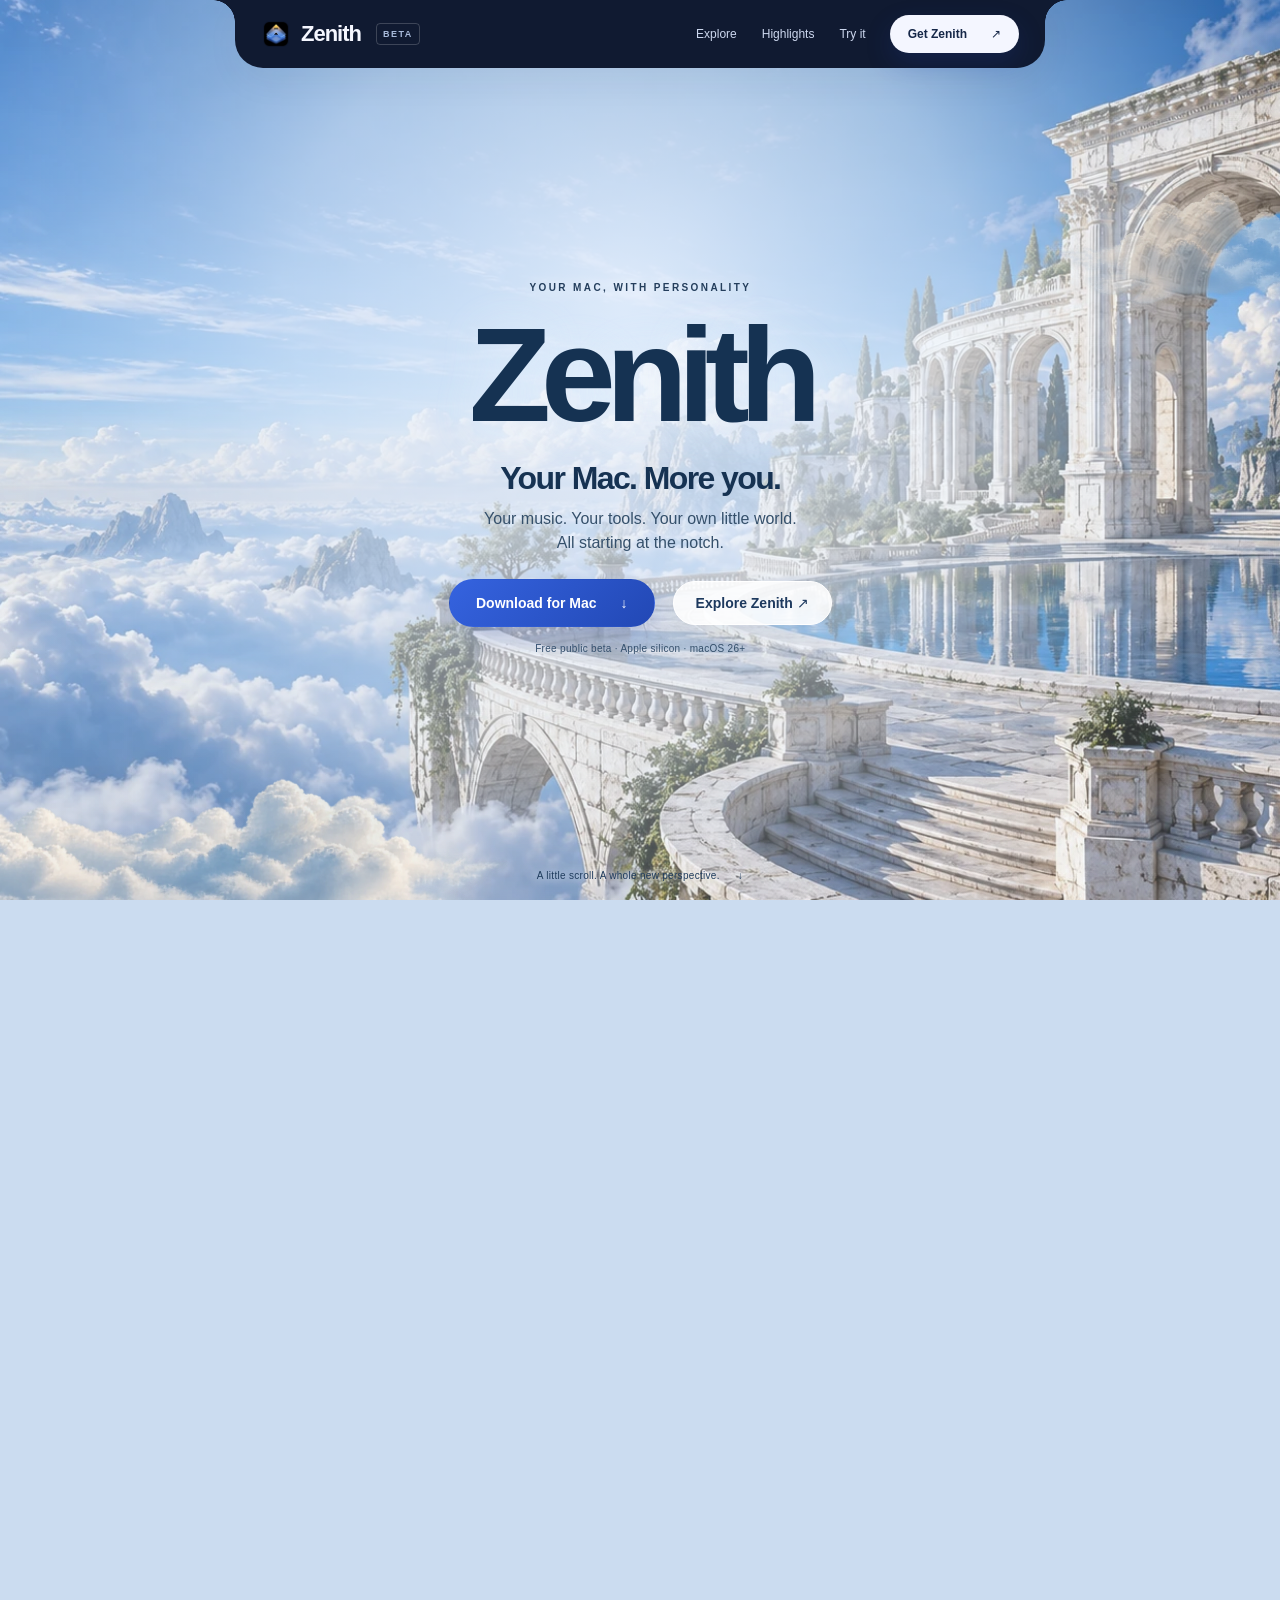
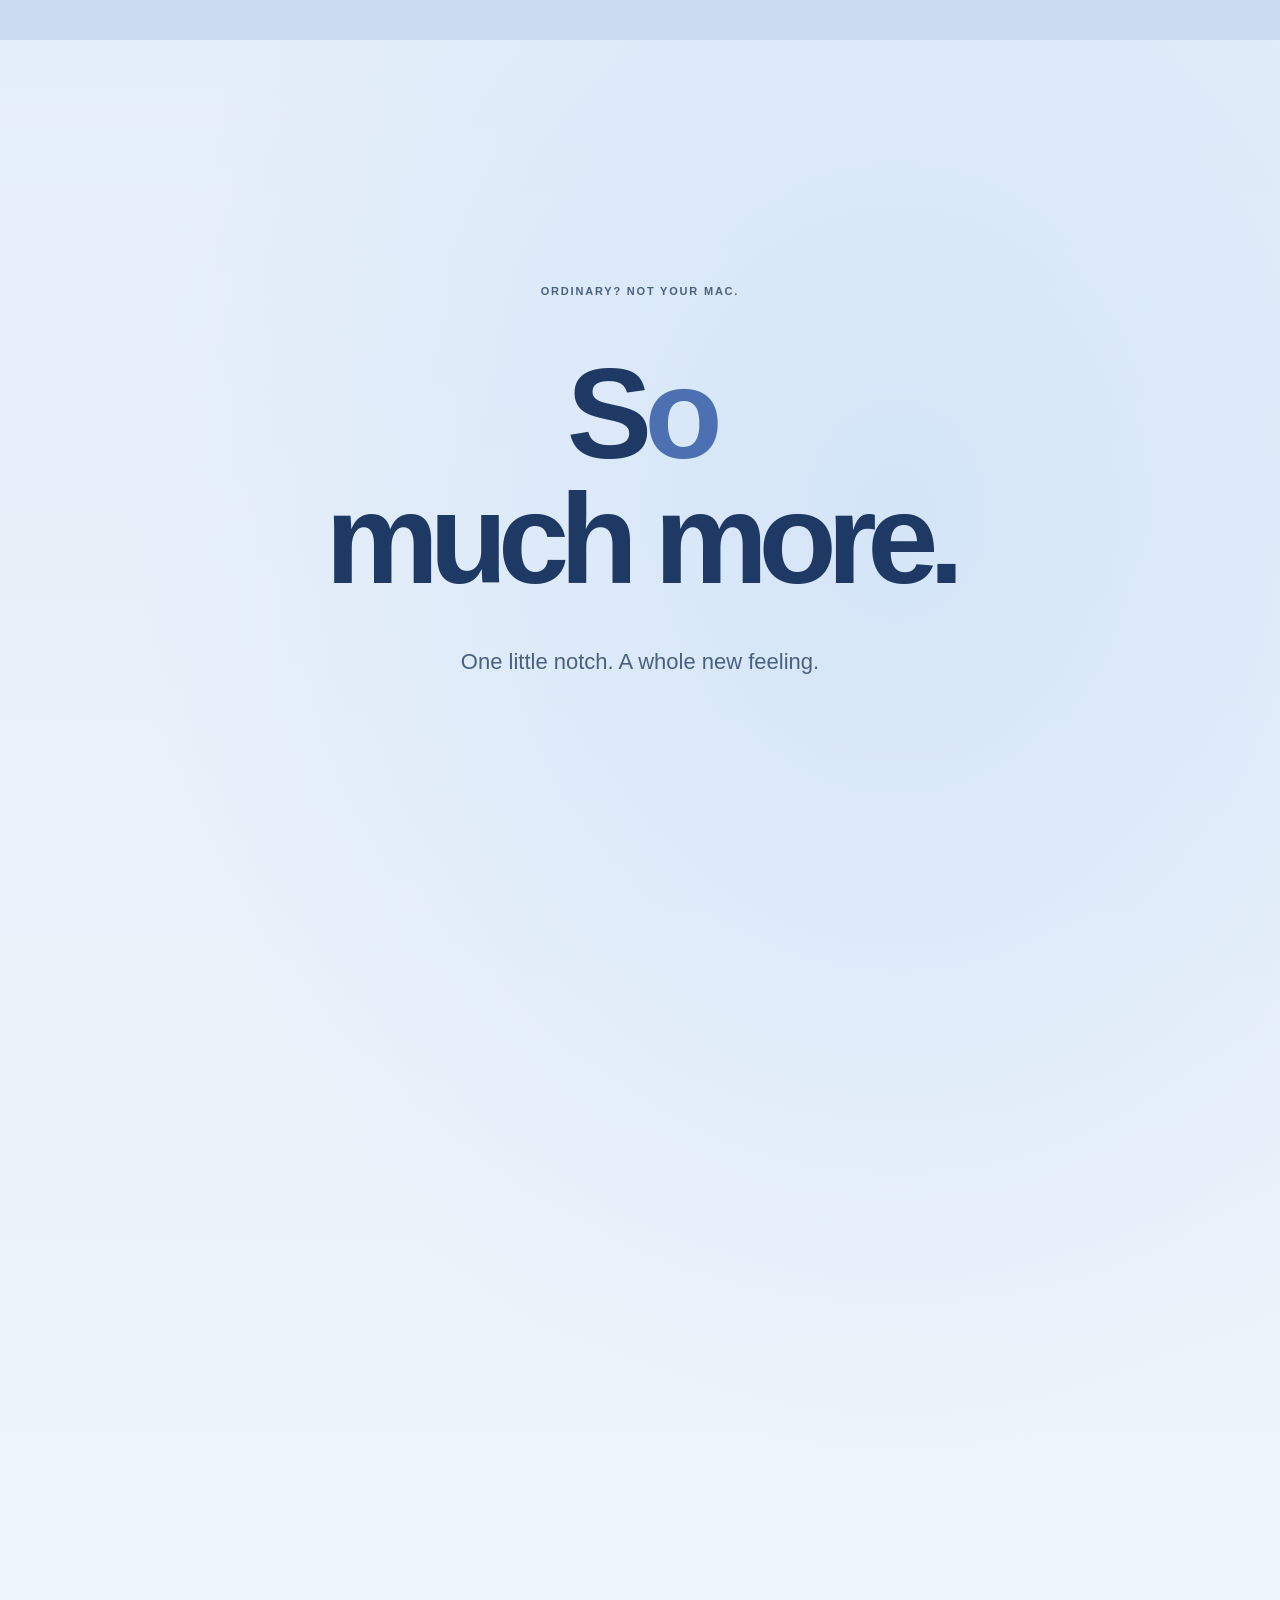
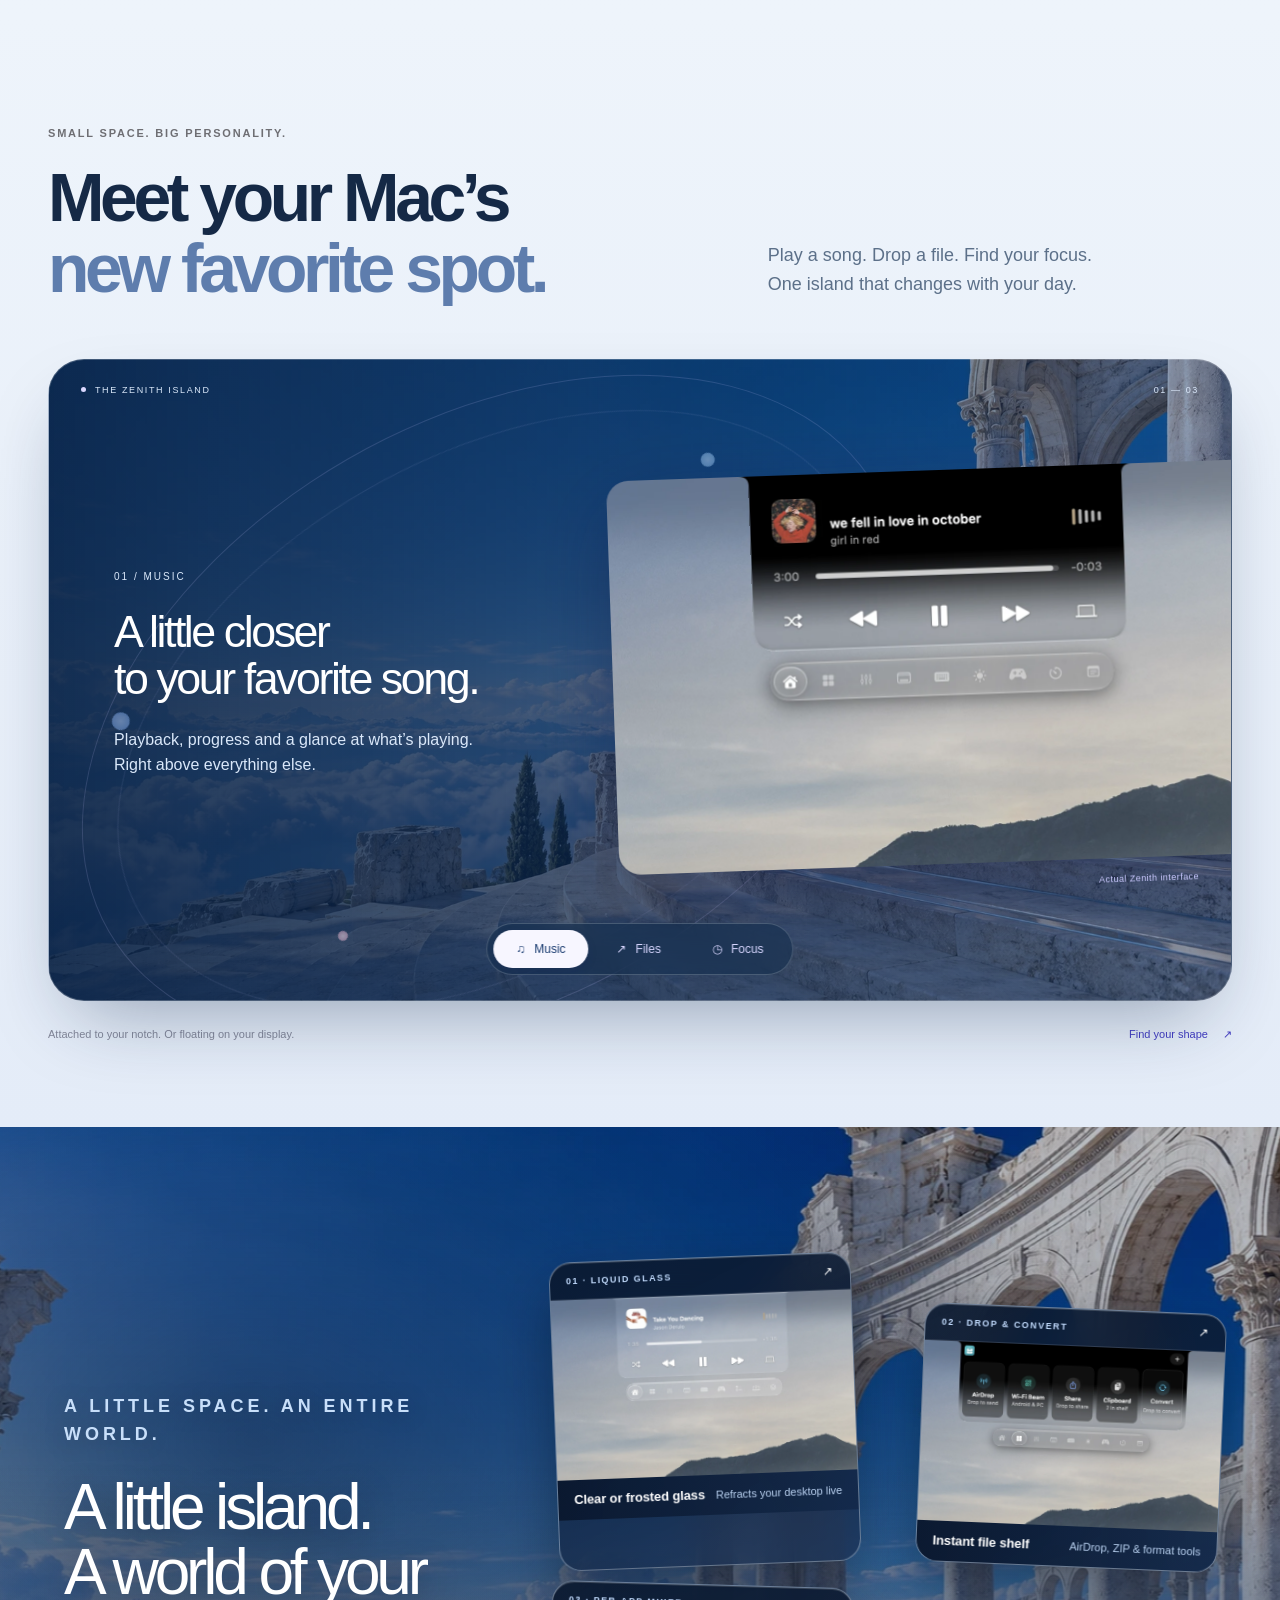
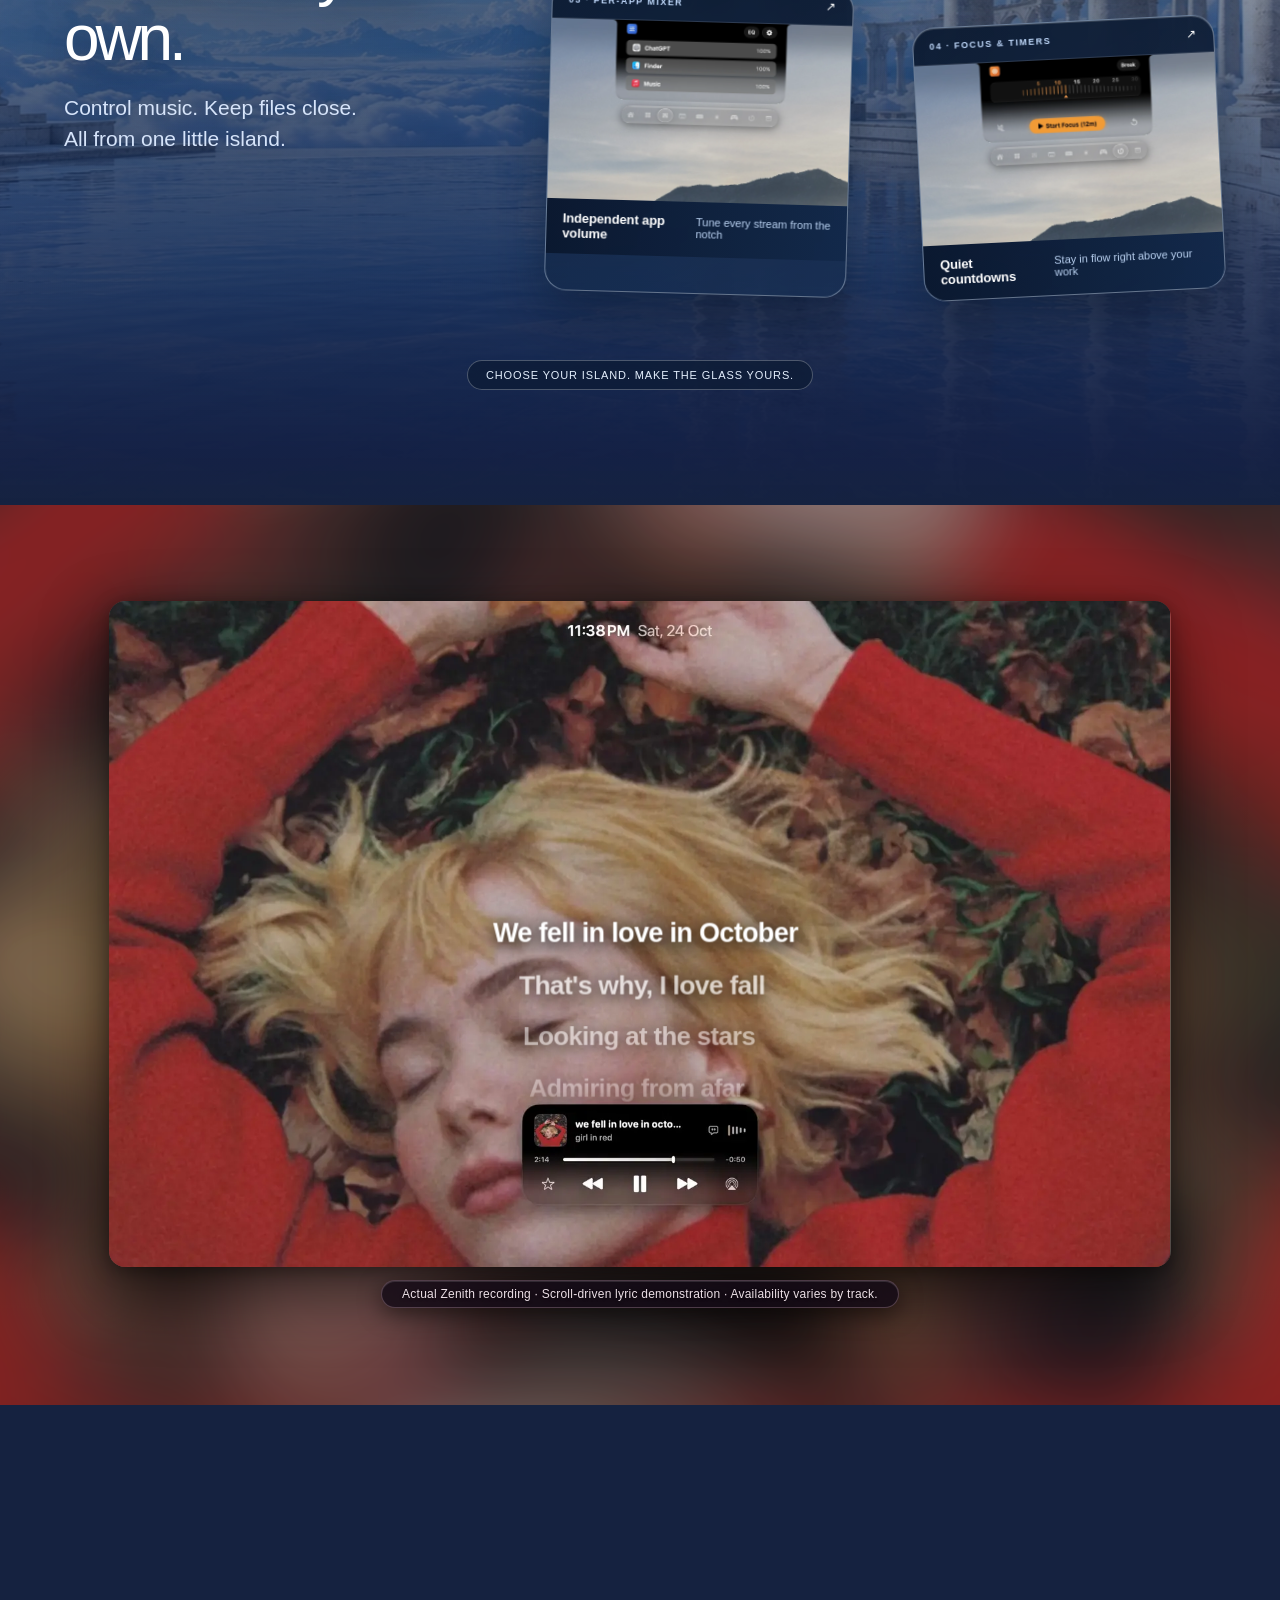
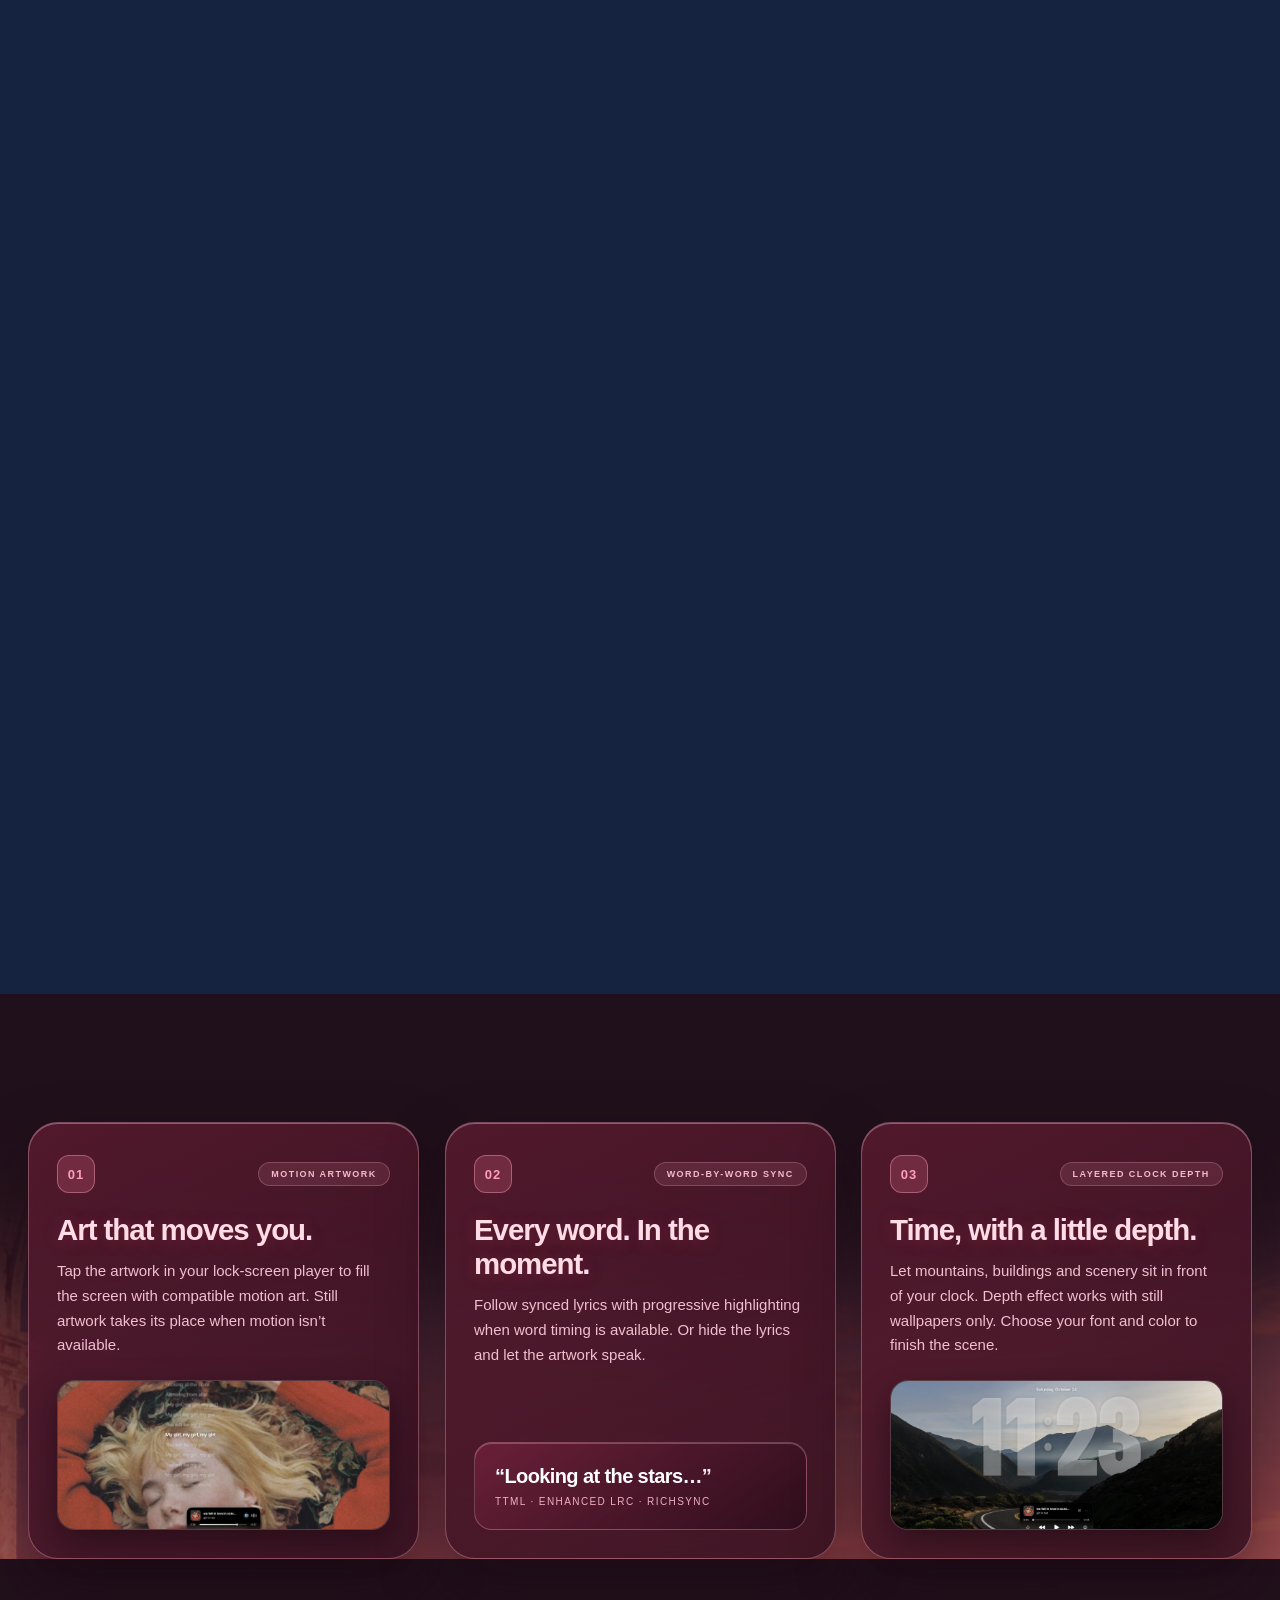
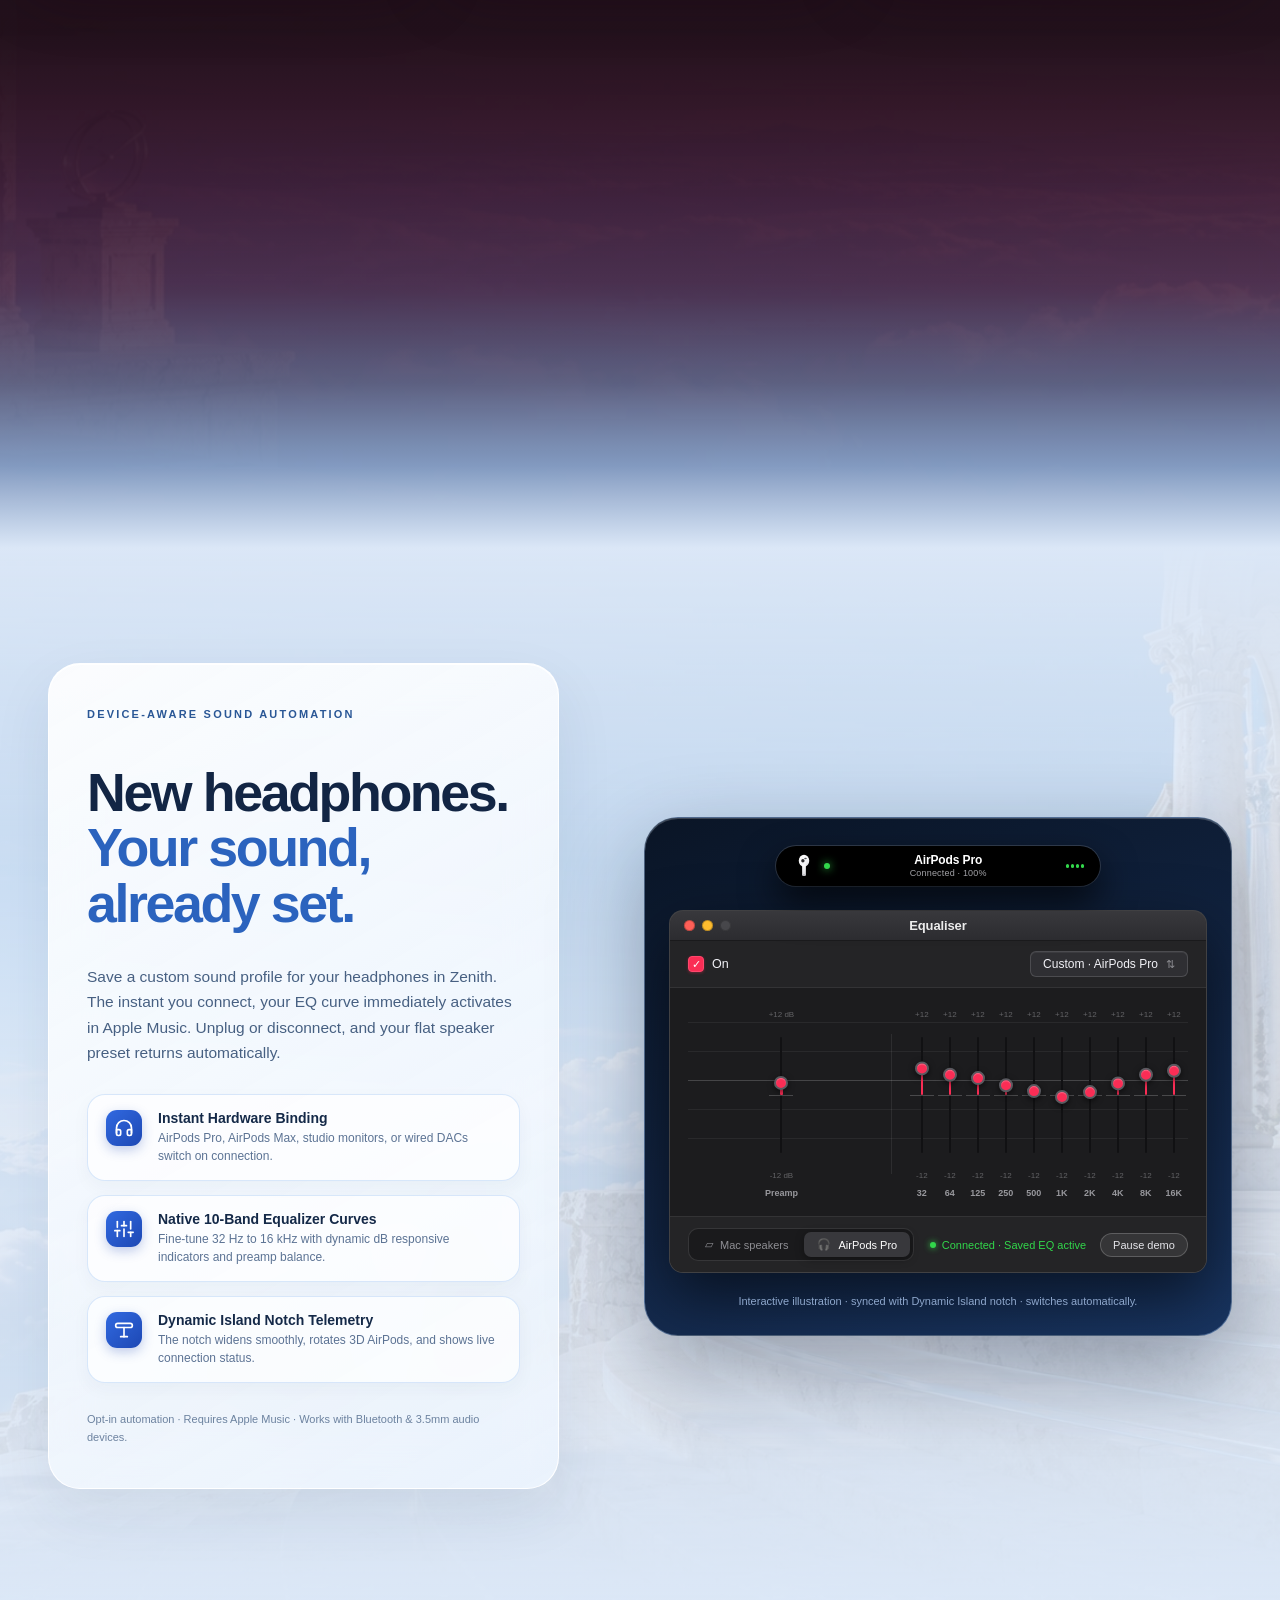
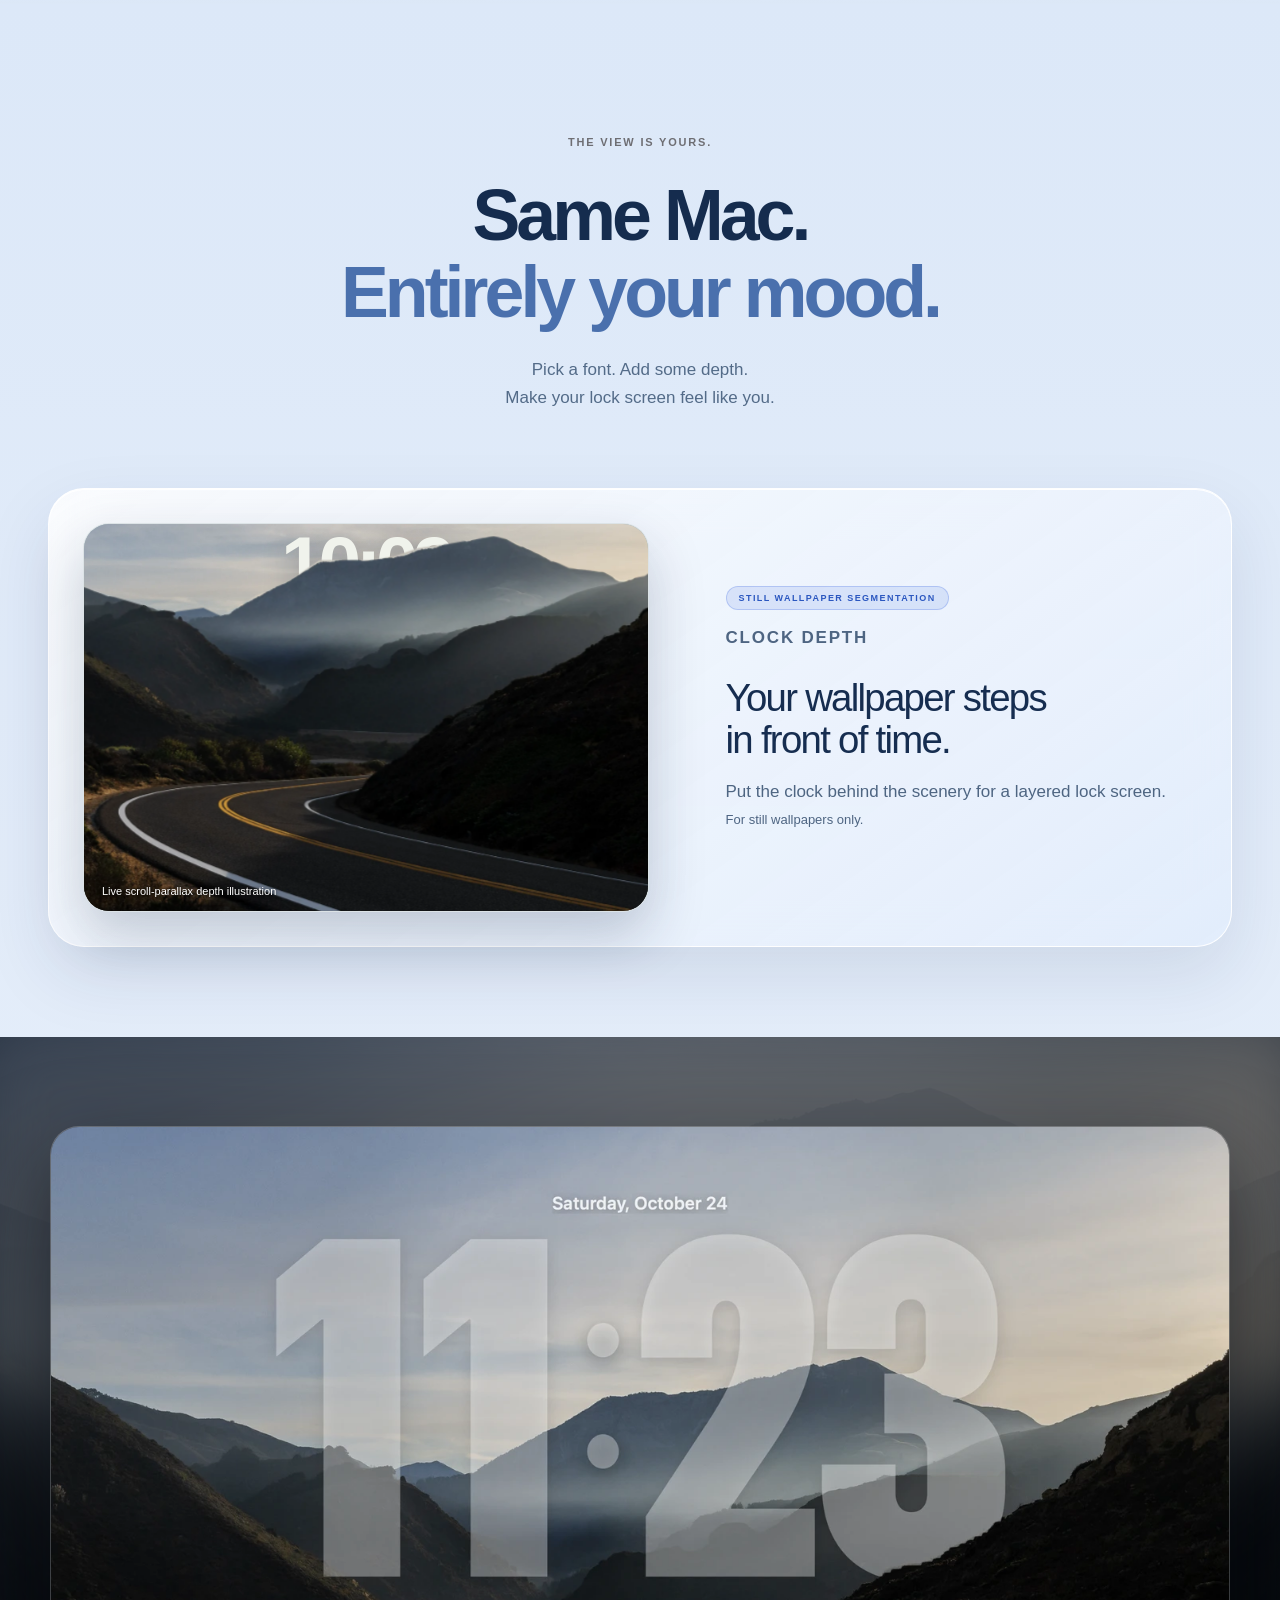
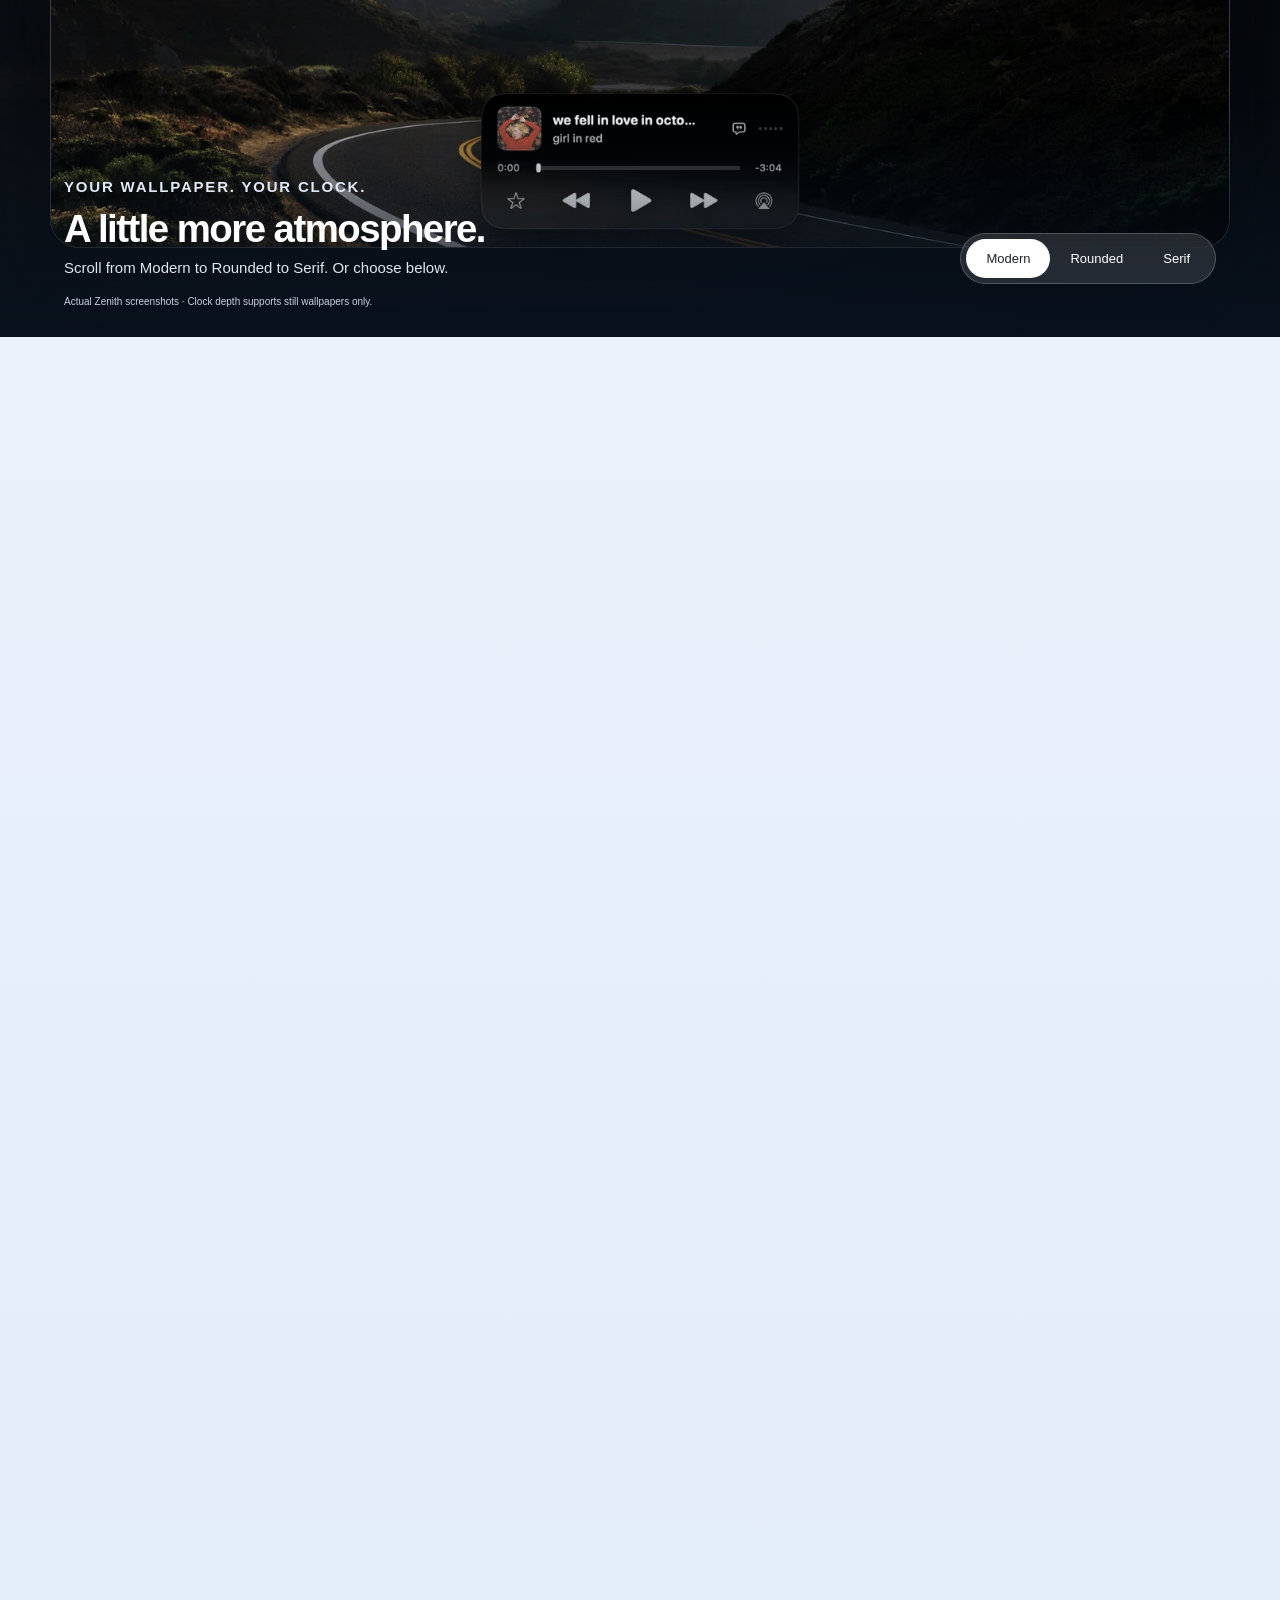
==== commit ac9e1cf3: "Launch Zenith Observatory website with seamless lock screen experience - Atmospheric scroll architec" ====
--- a/docs/index.html
+++ b/docs/index.html
@@ -1,37 +1,267 @@
-<!doctype html><html lang="en"><head><meta charset="utf-8"><meta name="viewport" content="width=device-width,initial-scale=1"><title>Zenith — Dynamic Notch for Mac by Harsh Paun</title><meta name="description" content="Zenith brings music, smart files, device EQ, keyboard sounds and gaming tools to your Mac’s notch. Free public beta for Apple silicon on macOS 26+."><meta name="author" content="Harsh Paun"><meta name="robots" content="index,follow,max-image-preview:large"><meta name="theme-color" content="#090b10"><link rel="canonical" href="https://techgamewithharsh-dot.github.io/zenith-dynamic-notch/"><meta property="og:type" content="website"><meta property="og:site_name" content="Zenith by Harsh Paun"><meta property="og:title" content="Zenith — Dynamic Notch for Mac by Harsh Paun"><meta property="og:description" content="Zenith brings music, smart files, device EQ, keyboard sounds and gaming tools to your Mac’s notch. Free public beta for Apple silicon on macOS 26+."><meta property="og:url" content="https://techgamewithharsh-dot.github.io/zenith-dynamic-notch/"><meta property="og:image" content="https://techgamewithharsh-dot.github.io/zenith-dynamic-notch/assets/social-card.png"><meta property="og:image:width" content="1200"><meta property="og:image:height" content="630"><meta property="og:image:alt" content="Zenith — Dynamic notch for Mac. By Harsh Paun. Beta."><meta name="twitter:card" content="summary_large_image"><link rel="icon" href="assets/zenith-icon.png"><link rel="stylesheet" href="assets/style.css"><script type="application/ld+json">{"@context": "https://schema.org", "@graph": [{"@type": "Person", "@id": "https://techgamewithharsh-dot.github.io/zenith-dynamic-notch/harsh-paun.html#person", "name": "Harsh Paun", "url": "https://techgamewithharsh-dot.github.io/zenith-dynamic-notch/harsh-paun.html", "sameAs": ["https://github.com/techgamewithharsh-dot", "https://apps.apple.com/us/developer/harsh-paun/id1895154152"]}, {"@type": "WebSite", "@id": "https://techgamewithharsh-dot.github.io/zenith-dynamic-notch/#website", "name": "Zenith by Harsh Paun", "url": "https://techgamewithharsh-dot.github.io/zenith-dynamic-notch/"}, {"@type": "WebPage", "name": "Zenith \u2014 Dynamic Notch for Mac by Harsh Paun", "url": "https://techgamewithharsh-dot.github.io/zenith-dynamic-notch/", "isPartOf": {"@id": "https://techgamewithharsh-dot.github.io/zenith-dynamic-notch/#website"}, "author": {"@id": "https://techgamewithharsh-dot.github.io/zenith-dynamic-notch/harsh-paun.html#person"}}, {"@type": "SoftwareApplication", "@id": "https://techgamewithharsh-dot.github.io/zenith-dynamic-notch/#zenith", "name": "Zenith", "applicationCategory": "UtilitiesApplication", "operatingSystem": "macOS 26 or later", "processorRequirements": "Apple silicon", "softwareVersion": "1.3.1", "url": "https://techgamewithharsh-dot.github.io/zenith-dynamic-notch/", "creator": {"@id": "https://techgamewithharsh-dot.github.io/zenith-dynamic-notch/harsh-paun.html#person"}, "description": "A beta dynamic notch app for Mac with music controls, focus tools, a file shelf and personalization."}]}</script><script defer src="assets/site.js?v=spacious-1"></script><script defer src="assets/playground.js?v=native-detail-3"></script><link rel="stylesheet" href="assets/playground.css?v=native-detail-4"><link rel="stylesheet" href="assets/design.css?v=portfolio-1"><script defer src="assets/showcase.js?v=notch-first-4"></script><script defer src="assets/hero-sky.js?v=portfolio-1"></script><link rel="stylesheet" href="assets/highlights.css?v=keyboard-1"><script defer src="assets/highlights.js?v=keyboard-1"></script><link rel="stylesheet" href="assets/release.css?v=1.3.1"><link rel="stylesheet" href="assets/specials.css?v=eq-studio-3"><script defer src="assets/specials.js?v=eq-studio-3"></script><link rel="stylesheet" href="assets/notch-first.css?v=4"><script defer src="assets/notch-first.js?v=4"></script></head><body class="spacious-site release-refresh"><a class="skip" href="#main">Skip to content</a><header><a class="brand" href="./"><img src="assets/zenith-icon.png" width="36" height="36" alt=""><span>Zenith</span><span class="beta">BETA</span></a><nav aria-label="Main navigation"><a href="#app-tools">The notch</a><a href="#highlights">Highlights</a><a href="#more-apps">More apps</a><a class="nav-beta" href="#download">Get Zenith <span aria-hidden="true">↗</span></a></nav></header><main id="main"><section class="hero spacious-hero wrap"><h1 aria-label="Zenith"><span aria-hidden="true" class="zenith-word"><span>Z</span><span>e</span><span>n</span><span>i</span><span>t</span><span>h</span></span></h1><p class="hero-tagline">Mac reimagined.</p><p class="hero-category">Dynamic Island for Mac.</p><a class="button primary" href="#download">Get Zenith ↗</a><div class="hero-product-scene"><div class="scene-horizon" aria-hidden="true"></div><div class="hero-product-window"><img src="assets/screens/music-wide.jpg" width="1394" height="916" alt="Zenith’s real music notch, with artwork, playback controls and floating toolbar" fetchpriority="high"></div><div class="scene-caption"><span>Small space. Endless possibility.</span><a href="#app-tools">Meet your notch <span aria-hidden="true">↗</span></a></div></div><a class="hero-scroll" href="#app-tools" aria-label="Explore Zenith notch interfaces">↓</a></section>
-<section class="release-strip wrap" aria-label="Current release"><a href="https://github.com/techgamewithharsh-dot/zenith-dynamic-notch/releases/tag/v1.3.1"><span class="release-dot" aria-hidden="true"></span> Version 1.3.1 <span aria-hidden="true">↗</span></a><span>Free public beta</span><span>Apple silicon · macOS 26+</span><span>Signed &amp; Apple-notarized</span></section>
-<section class="app-tools wrap" id="app-tools"><div class="section-introduction"><span class="eyebrow">01 / THE NOTCH, REIMAGINED</span><h2>One notch.<br>Your everyday essentials.</h2><p>Music, files, focus and more. Select a tool to explore its actual app interface.</p></div><div class="preview-tabs" role="tablist" aria-label="Explore Zenith tools"><button role="tab" id="preview-tab-launcher" data-preview="launcher" aria-controls="feature-preview" aria-selected="false" tabindex="-1">ProMotion Launcher</button><button role="tab" id="preview-tab-music" data-preview="music" aria-controls="feature-preview" aria-selected="false" tabindex="-1">Music</button><button role="tab" id="preview-tab-files" data-preview="files" aria-controls="feature-preview" aria-selected="true" tabindex="0">Files & sharing</button><button role="tab" id="preview-tab-teleprompter" data-preview="teleprompter" aria-controls="feature-preview" aria-selected="false" tabindex="-1">Teleprompter</button><button role="tab" id="preview-tab-thunderstorm" data-preview="thunderstorm" aria-controls="feature-preview" aria-selected="false" tabindex="-1">Launcher</button><button role="tab" id="preview-tab-mixer" data-preview="mixer" aria-controls="feature-preview" aria-selected="false" tabindex="-1">Audio mixer</button><button role="tab" id="preview-tab-focus" data-preview="focus" aria-controls="feature-preview" aria-selected="false" tabindex="-1">Focus timer</button><button role="tab" id="preview-tab-ai" data-preview="ai" aria-controls="feature-preview" aria-selected="false" tabindex="-1">AI activity</button><button role="tab" id="preview-tab-game" data-preview="game" aria-controls="feature-preview" aria-selected="false" tabindex="-1">Game Mode</button><button role="tab" id="preview-tab-focus-active" data-preview="focus-active" aria-controls="feature-preview" aria-selected="false" tabindex="-1">Active focus</button><button role="tab" id="preview-tab-tasks" data-preview="tasks" aria-controls="feature-preview" aria-selected="false" tabindex="-1">Tasks</button><button role="tab" id="preview-tab-camera" data-preview="camera" aria-controls="feature-preview" aria-selected="false" tabindex="-1">Camera</button><button role="tab" id="preview-tab-lid" data-preview="lid" aria-controls="feature-preview" aria-selected="false" tabindex="-1">3D Lid</button><button role="tab" id="preview-tab-face" data-preview="face" aria-controls="feature-preview" aria-selected="false" tabindex="-1">Face ID</button></div><div class="feature-preview" id="feature-preview" role="tabpanel" aria-label="Selected Zenith feature"><div class="preview-copy" aria-live="polite"><span class="small-label">ACTUAL APP SCREENSHOT</span><h3 id="preview-title">Files &amp; sharing</h3><p id="preview-description">Drop files into the shelf, send them with AirDrop, share them or copy them to the clipboard.</p><span id="preview-note">File actions in one place</span><a href="features.html">See all features and availability ↗</a></div><div class="preview-screen"><img id="feature-preview-image" src="assets/screens/files-wide.jpg" width="1394" height="916" alt="Zenith Files &amp; sharing panel and its floating toolbar" loading="lazy"></div></div></section>
-<section class="zenith-highlights wrap" id="highlights" aria-labelledby="highlights-title">
-<div class="special-heading"><span class="eyebrow">02 / BEYOND THE EXPECTED</span><h2 id="highlights-title">Small details.<br>Big difference.</h2><p>Switch the sound. Try the keys. See the difference.</p></div>
-<article class="special-eq" aria-labelledby="eq-feature-title">
-<div class="special-copy"><span class="eyebrow">SOUND THAT REMEMBERS</span><h3 id="eq-feature-title">Your sound.<br>Automatically.</h3><p>Save one EQ for your headphones and another for your Mac speakers. Zenith switches Apple Music’s sound for you when your audio output changes.</p><ol class="simple-steps"><li>Set the sound in Apple Music.</li><li>Save it for that device in Zenith.</li><li>Switch devices. Your saved sound follows.</li></ol><details><summary>What you need</summary><p>Turn on automatic switching in Zenith. Music and Accessibility access are required. Devices without a saved profile leave the EQ unchanged. Music’s per-song EQ and Music-only AirPlay routes can affect the result.</p></details></div>
-<div class="eq-demo demo-surface eq-studio">
-<div class="eq-studio-heading"><div><span class="music-app-mark" aria-hidden="true">♫</span><div><strong>Apple Music EQ</strong><span>Your devices. Your saved sound.</span></div></div><span class="eq-live-tag"><i aria-hidden="true"></i> Auto demo</span></div>
-<div class="eq-device-stage"><div class="output-picker" role="group" aria-label="Example audio output"><button type="button" data-eq-output="speakers" aria-pressed="true"><svg viewBox="0 0 32 32" aria-hidden="true"><rect x="6" y="5" width="20" height="16" rx="2"/><path d="M3 26h26M12 21l-1 5m9-5 1 5"/></svg><span>Mac speakers</span></button><button type="button" data-eq-output="headphones" aria-pressed="false"><svg viewBox="0 0 32 32" aria-hidden="true"><path d="M5 19v-4a11 11 0 0 1 22 0v4"/><rect x="3" y="16" width="6" height="12" rx="3"/><rect x="23" y="16" width="6" height="12" rx="3"/></svg><span>Headphones</span></button></div><div class="eq-device-link" aria-hidden="true"><span></span><i></i><span></span></div></div>
-<div class="eq-native-stage"><div class="native-eq" role="img" aria-label="Apple Music Equalizer preview showing the saved Mac speaker curve"><svg viewBox="0 0 880 450" xmlns="http://www.w3.org/2000/svg" aria-hidden="true"><defs><clipPath id="native-eq-window"><rect x="1" y="1" width="878" height="448" rx="36"/></clipPath></defs><g clip-path="url(#native-eq-window)"><image href="assets/native-music-equalizer.png" width="880" height="450"/><rect x="218" y="119" width="606" height="271" fill="#232323"/><g class="eq-grid"></g><g class="eq-rails"></g></g></svg></div></div>
-<div class="eq-studio-footer"><div class="eq-connection" aria-hidden="true"><span class="eq-connection-icon"><svg viewBox="0 0 32 32"><path d="M5 19v-4a11 11 0 0 1 22 0v4"/><rect x="3" y="16" width="6" height="12" rx="3"/><rect x="23" y="16" width="6" height="12" rx="3"/></svg><i></i></span><span><strong class="eq-connection-title">Mac speakers active</strong><small class="eq-connection-detail">Your saved speaker sound</small></span></div><button type="button" data-eq-autoplay aria-pressed="true" aria-label="Pause automatic EQ preview">Pause</button></div>
-<div class="eq-demo-status" role="status"><span class="saved-check" aria-hidden="true">✓</span><span id="eq-demo-status">Mac speakers · Saved sound loaded</span></div>
-<p class="demo-note">Connect. Your headphone EQ loads. Disconnect. Your speaker EQ returns.<br>Automatic preview · every 4 seconds · no changes to your Mac.</p></div></article>
-<article class="keyboard-showcase" id="keyboard-demo">
-    <div class="keyboard-intro"><div><span class="eyebrow">TOUCH. TYPE. LISTEN.</span><h3>Feel every key.</h3><p>Give your typing a sound you love. Turn on the demo, then click a key or type here.</p></div><button type="button" class="keyboard-optin" aria-pressed="false">Enable sound demo</button></div>
-    <div class="keyboard-scroll"><div class="mac-keyboard" tabindex="0" role="group" aria-label="Interactive Mac-style keyboard sound preview"></div></div>
-    <div class="keyboard-meta"><span class="keyboard-status" role="status">Sound is off. Enable the demo to try it.</span><label>Demo volume <input type="range" min="0" max="1" step="0.01" value="0.35" aria-label="Keyboard demo volume"></label></div>
-    <p class="keyboard-footnote">Website preview: original demo sounds. In Zenith, choose from four sound profiles and preview them live after granting keyboard permissions. This page only listens while its keyboard is focused; it never saves what you type.</p>
+<!doctype html>
+<html lang="en"><head><meta charset="utf-8"><meta name="viewport" content="width=device-width,initial-scale=1"><meta name="color-scheme" content="light"><title>Zenith — Your Mac. More you.</title><meta name="description" content="Personalize your Mac, starting with the notch. Explore Zenith’s liquid glass controls, lock-screen artwork, device EQ, launcher, files and gaming tools."><link rel="canonical" href="https://techgamewithharsh-dot.github.io/zenith-dynamic-notch/"><meta property="og:title" content="Zenith — Your Mac. More you."><meta property="og:description" content="Personalize your Mac, starting with the notch. Explore Zenith’s liquid glass controls, lock-screen artwork, device EQ, launcher, files and gaming tools."><meta property="og:type" content="website"><meta property="og:url" content="https://techgamewithharsh-dot.github.io/zenith-dynamic-notch/"><meta property="og:image" content="https://techgamewithharsh-dot.github.io/zenith-dynamic-notch/assets/social-card.png"><meta name="twitter:card" content="summary_large_image"><link rel="icon" href="assets/zenith-icon.png"><link rel="stylesheet" href="assets/editorial.css"><link rel="stylesheet" href="assets/premium.css"><link rel="stylesheet" href="assets/atelier.css"><link rel="stylesheet" href="assets/observatory.css"><script src="assets/observatory.js" defer></script><script src="assets/editorial.js" defer></script><script src="assets/atelier.js" defer></script><script src="assets/highlights.js" defer></script><script src="assets/lid-preview.js" defer></script></head><body><a class="skip" href="#main">Skip to content</a><header class="site-header"><div class="wrap nav-inner"><a class="brand" href="./" aria-label="Zenith home"><img src="assets/zenith-icon.png" width="30" height="30" alt="">Zenith<span class="beta">BETA</span></a><nav class="nav-links" aria-label="Main navigation"><a href="features.html">Explore</a><a href="./#highlights">Highlights</a><a href="./#experience">Try it</a></nav><button class="menu-toggle" aria-expanded="false" aria-controls="mobile-menu" aria-label="Open navigation">Menu</button><nav id="mobile-menu" class="mobile-menu" aria-label="Mobile navigation" hidden><a href="features.html">Explore all features</a><a href="./#highlights">Highlights</a><a href="./#experience">Try the keyboard</a></nav><a class="button small" href="./#download">Get Zenith <span aria-hidden="true">↗</span></a></div></header><main id="main">
+<section class="opening-sequence" aria-labelledby="hero-title">
+ <div class="opening-sticky"><div class="observatory-arrival" aria-hidden="true"></div><div class="cloud-layer cloud-left" aria-hidden="true"></div><div class="cloud-layer cloud-right" aria-hidden="true"></div><div class="hero-orbit" aria-hidden="true"><i></i><i></i><span class="orbit-star">✦</span><span class="orbit-dot"></span></div>
+  <div class="opening-copy"><p class="eyebrow">YOUR MAC, WITH PERSONALITY</p><h1 id="hero-title">Zenith</h1><p class="hero-tagline">Your Mac. More you.</p><p class="hero-description">Your music. Your tools. Your own little world.<br>All starting at the notch.</p><div class="opening-actions"><a class="button" href="#download">Download for Mac <span aria-hidden="true">↓</span></a><a class="text-link" href="features.html">Explore Zenith ↗</a></div><div class="fine">Free public beta · Apple silicon · macOS 26+</div></div>
+  <div class="opening-product device-photo"><div class="device-screen"><video id="hero-scroll-video" muted playsinline preload="auto" poster="assets/editorial/hero-scroll.webp" aria-label="Scroll to watch Zenith’s real notch open and close"><source src="assets/editorial/hero-scroll.mp4" type="video/mp4"></video></div><img class="device-bezel" src="assets/editorial/macbook-frame.webp" width="3860" height="2540" alt="MacBook Pro showing Zenith"></div>
+  <p class="scroll-cue">A little scroll. A whole new perspective. <span aria-hidden="true">↓</span></p>
+ </div>
+</section>
+<section class="kinetic-story" aria-label="So much more than ordinary"><div class="kinetic-sticky"><p class="eyebrow">ORDINARY? NOT YOUR MAC.</p><h2><span class="kinetic-so">S<span class="kinetic-o">o</span></span><br>much more.</h2><p>One little notch. A whole new feeling.</p></div></section><section class="island-intro" id="highlights"><div class="wrap island-intro-head"><p class="eyebrow">SMALL SPACE. BIG PERSONALITY.</p><h2>Meet your Mac’s<br><span>new favorite spot.</span></h2><p>Play a song. Drop a file. Find your focus.<br>One island that changes with your day.</p></div><div class="island-theater wrap immersive-scene" data-island="music"><div class="theater-topline"><span><i></i> THE ZENITH ISLAND</span><span id="island-counter">01 — 03</span></div><div class="island-scene"><div class="scene-orbit" aria-hidden="true"><span class="drift-orb drift-a"></span><span class="drift-orb drift-b"></span><span class="drift-orb drift-c"></span><span class="drift-orb drift-d"></span></div><figure class="island-product"><img id="island-preview" src="assets/editorial/music.webp" width="1320" height="790" loading="lazy" alt="Actual Zenith music panel"><figcaption>Actual Zenith interface</figcaption></figure><div class="theater-caption" aria-live="polite" aria-atomic="true"><span id="island-kicker">01 / MUSIC</span><h3 id="island-title">A little closer<br>to your favorite song.</h3><p id="island-description">Playback, progress and a glance at what’s playing.<br>Right above everything else.</p></div></div><div class="island-tabs" role="group" aria-label="Explore the Zenith island"><button data-island-tab="music" aria-pressed="true"><span aria-hidden="true">♫</span> Music</button><button data-island-tab="files" aria-pressed="false"><span aria-hidden="true">↗</span> Files</button><button data-island-tab="focus" aria-pressed="false"><span aria-hidden="true">◷</span> Focus</button></div></div><div class="island-foot wrap"><span>Attached to your notch. Or floating on your display.</span><a href="features.html#the-dynamic-notch">Find your shape <span aria-hidden="true">↗</span></a></div></section>
+<section class="zenith-atmosphere" aria-label="Zenith glass design artwork">
+ <img src="assets/editorial/observatory/courtyard.webp" width="1792" height="1024" loading="lazy" alt="Roman limestone colonnades above a sea of blue clouds">
+ <div class="zenith-atmosphere-inner">
+ <div class="atmosphere-copy">
+  <p class="eyebrow">A LITTLE SPACE. AN ENTIRE WORLD.</p>
+  <h2>A little island.<br>A world of your own.</h2>
+  <p>Control music. Keep files close.<br>All from one little island.</p>
+ </div>
+ <div class="atmosphere-cards" aria-label="Zenith interface highlights">
+  <a class="atmo-ui-box atmo-box-1" data-atmo-card="0" href="#app-tools">
+   <div class="atmo-box-head"><span>01 · LIQUID GLASS</span><b aria-hidden="true">↗</b></div>
+   <img src="assets/editorial/glass.webp" width="1320" height="790" loading="lazy" alt="Zenith clear glass player">
+   <div class="atmo-box-foot"><strong>Clear or frosted glass</strong><small>Refracts your desktop live</small></div>
+  </a>
+  <a class="atmo-ui-box atmo-box-2" data-atmo-card="1" href="#app-tools">
+   <div class="atmo-box-head"><span>02 · DROP &amp; CONVERT</span><b aria-hidden="true">↗</b></div>
+   <img src="assets/editorial/files.webp" width="1320" height="790" loading="lazy" alt="Zenith files tray and conversion shelf">
+   <div class="atmo-box-foot"><strong>Instant file shelf</strong><small>AirDrop, ZIP &amp; format tools</small></div>
+  </a>
+  <a class="atmo-ui-box atmo-box-3" data-atmo-card="2" href="#sound">
+   <div class="atmo-box-head"><span>03 · PER-APP MIXER</span><b aria-hidden="true">↗</b></div>
+   <img src="assets/editorial/mixer.webp" width="1320" height="790" loading="lazy" alt="Zenith per-app audio mixer">
+   <div class="atmo-box-foot"><strong>Independent app volume</strong><small>Tune every stream from the notch</small></div>
+  </a>
+  <a class="atmo-ui-box atmo-box-4" data-atmo-card="3" href="#app-tools">
+   <div class="atmo-box-head"><span>04 · FOCUS &amp; TIMERS</span><b aria-hidden="true">↗</b></div>
+   <img src="assets/editorial/focus.webp" width="1320" height="790" loading="lazy" alt="Zenith focus countdown timer">
+   <div class="atmo-box-foot"><strong>Quiet countdowns</strong><small>Stay in flow right above your work</small></div>
+  </a>
+ </div>
+ </div>
+ <span class="art-note">Choose your island. Make the glass yours.</span>
+</section>
+<section class="wallpaper-sequence immersive-scene" id="lock-screen" aria-label="Scroll-driven lock screen preview">
+ <div class="wallpaper-sticky">
+  <div class="lock-backdrop-art" aria-hidden="true">
+   <img src="assets/editorial/observatory/rose-terrace.webp" width="1792" height="1024" loading="lazy" alt="">
+  </div>
+  <div class="music-scene-heading lock-intro-overlay">
+   <p class="eyebrow lock-anim-item" data-lock-step="0">YOUR LOCK SCREEN. A DIFFERENT WORLD.</p>
+   <h2 class="lock-anim-item" data-lock-step="1">Less desktop.<br><em>More goosebumps.</em></h2>
+   <p class="copy lock-anim-item" data-lock-step="2">Motion artwork and synced lyrics, made for your lock screen.</p>
+   <p class="fine lock-anim-item" data-lock-step="3">Keep scrolling — watch the sunset give way to your lock screen.</p>
+  </div>
+  <figure class="wallpaper-canvas">
+   <div class="lock-stage">
+    <video id="lock-scroll-video" muted playsinline preload="auto" poster="assets/editorial/lock-scroll.webp" aria-label="Zenith motion artwork recording with scroll-driven lyrics"><source src="assets/editorial/lock-scroll.mp4" type="video/mp4"></video>
+    <div class="scroll-lyrics" aria-label="Lyric animation preview">
+     <div class="lyric-track">
+      <p>We fell in love in October</p>
+      <p>That's why, I love fall</p>
+      <p>Looking at the stars</p>
+      <p>Admiring from afar</p>
+      <p>My girl, my girl, my girl</p>
+      <p>You will be my girl</p>
+      <p>My girl, my girl, my girl</p>
+      <p>You will be my world</p>
+      <p>My girl, my girl, my girl</p>
+      <p>You will be my girl</p>
+     </div>
+    </div>
+   </div>
+   <figcaption class="live-lyrics-disclaimer">Actual Zenith recording · Scroll-driven lyric demonstration · Availability varies by track.</figcaption>
+  </figure>
+ </div>
+</section>
+<section id="lock-details" class="lock-details-stage" aria-label="Lock screen capabilities">
+ <div class="lock-details-backdrop" aria-hidden="true">
+  <img src="assets/editorial/observatory/rose-gallery.webp" width="1792" height="1024" loading="lazy" alt="">
+ </div>
+ <div class="lock-details wrap">
+  <article class="rose-glass-card scroll-card" style="--card-idx:0">
+   <div class="rose-card-top"><span class="detail-number">01</span><span class="rose-pill">MOTION ARTWORK</span></div>
+   <h3>Art that moves you.</h3>
+   <p>Tap the artwork in your lock-screen player to fill the screen with compatible motion art. Still artwork takes its place when motion isn’t available.</p>
+   <div class="rose-card-preview"><img src="assets/editorial/lock-artwork.webp" width="600" height="360" loading="lazy" alt="Zenith lock screen artwork preview"></div>
   </article>
-<div class="special-grid">
-<article class="special-card special-launcher"><div class="special-card-copy"><span class="eyebrow">SPRINGBOARD-GRADE FLUIDITY</span><h3>Swipe freely.<br>120 FPS ProMotion.</h3><p>Two-finger trackpad swipe pagination with continuous Apple SpringBoard physics. Zero micro-jitter, instant velocity matching, and buttery smooth deceleration into grid snapping.</p></div><div class="launcher-demo mini-demo"><div class="launcher-demo-top"><span><i aria-hidden="true"></i> Zenith Launcher</span><span class="launcher-demo-live">120 Hz Dynamic</span></div><div class="launcher-grid-preview"><div class="mock-app-icon" style="--delay: 0.04s">🪐</div><div class="mock-app-icon" style="--delay: 0.08s">⚡</div><div class="mock-app-icon" style="--delay: 0.12s">💎</div><div class="mock-app-icon" style="--delay: 0.16s">🧭</div><div class="mock-app-icon" style="--delay: 0.20s">🔮</div><div class="mock-app-icon" style="--delay: 0.24s">🎨</div></div><div class="launcher-track-pill"><div class="launcher-track-thumb"></div></div><button class="demo-button" type="button" data-swipe-demo>Simulate 2-Finger Swipe <span aria-hidden="true">→</span></button></div><p class="special-small">Spring dynamics with subpixel anti-aliased filtering and boundary rubber-banding. Zero frame drops.</p></article>
-<article class="special-card special-files"><div class="special-card-copy"><span class="eyebrow">FILES, WITHOUT THE FUSS</span><h3>A whole pile.<br>One finished PDF.</h3><p>Drop your images into the notch. Choose PDF. Your finished file opens in its folder.</p></div><div class="file-demo mini-demo" data-state="ready"><div class="file-demo-source" aria-hidden="true"><i><span>01</span>JPG</i><i><span>02</span>JPG</i><i><span>03</span>JPG</i></div><div class="file-demo-result" aria-hidden="true"><i>PDF<small>3 pages</small></i></div><span class="file-demo-label" role="status">3 images ready</span><button type="button" class="demo-button" data-convert-demo>Try converting <span aria-hidden="true">→</span></button></div><p class="special-small">Successful conversions leave the shelf. Your original files stay safely on disk. This is a visual demo.</p></article>
-<article class="special-card special-game"><div class="special-card-copy"><span class="eyebrow">A SIDEKICK FOR GAME NIGHT</span><h3>More play.<br>Less guesswork.</h3><p>Keep an eye on your Mac while you play. Pin Game Mode’s stats so they stay close.</p></div><div class="game-demo mini-demo"><div class="game-demo-top"><span><i aria-hidden="true"></i> Game Mode</span><span class="game-demo-live">Example stats</span></div><div class="game-demo-metrics"><div><span>CPU</span><strong class="demo-cpu">32<small>%</small></strong></div><div><span>GPU</span><strong class="demo-gpu">58<small>%</small></strong></div><div><span>Memory</span><strong>8.2<small> GB</small></strong></div></div><svg class="game-demo-graph" viewBox="0 0 300 60" aria-label="Illustrative performance graph"><path class="graph-guide" d="M0 15H300M0 45H300"/><path class="demo-graph-line" d="M0 43C15 43 16 26 30 30S48 43 60 34S78 16 90 26S108 38 120 25S140 12 150 22S168 37 180 27S197 5 210 19S229 30 240 22S256 8 270 17S285 30 300 18"/></svg><button class="demo-button" type="button" data-game-demo>Show a busier moment <span aria-hidden="true">↗</span></button></div><p class="special-small">Also inside: Minecraft arrivals, direct play and chat, and supported save backups. <a href="features.html#game-mode-and-system-status">See game requirements ↗</a></p></article>
-<article class="special-card special-pin"><div class="special-card-copy"><span class="eyebrow">STAYS WHEN YOU NEED IT</span><h3>Pin it.<br>Keep going.</h3><p>Keep a note in sight while you work in another app. Pinned panels stay open when you click away.</p></div><div class="pin-demo mini-demo"><div class="pin-demo-panel"><div><span>Notes</span><button type="button" aria-label="Pin example note" aria-pressed="false" data-pin-demo><svg viewBox="0 0 24 24" aria-hidden="true"><path d="m9 3 6 0-1 6 4 5H6l4-5zM12 14v7"/></svg></button></div><p>Ideas worth keeping.</p><span>Make something you love.</span></div><button class="demo-button" type="button" data-outside-demo>Click outside the note <span aria-hidden="true">↗</span></button><span class="pin-demo-status" role="status">Pin the note, then try clicking away.</span></div><p class="special-small">Pin notes, performance stats and other supported panels. Unpin whenever you’re done.</p></article>
-</div><a class="highlight-more-link" href="features.html">There’s more to explore. See every feature ↗</a>
-</section>
-<section class="experience-section wrap" aria-label="Interactive music preview"><div class="playground live-music-playground" id="experience"><div class="playground-heading"><div><span class="eyebrow">03 / TAKE IT FOR A SPIN</span><h2>Don’t just look.<br>Press play.</h2></div><p>Play a track, skip or seek below.<br> This browser preview plays original demo music.</p></div><div class="music-stage" data-wallpaper="peak"><div class="music-atmosphere" aria-hidden="true"></div><div class="music-panel"><div class="glass-lower" aria-hidden="true"></div><div class="glass-rim" aria-hidden="true"></div><div class="music-hero"><img id="song-art" src="assets/music/blue-hour.svg" width="96" height="96" alt="Blue Hour album artwork"><div class="song-copy"><h3 id="song-name">Blue Hour</h3><p id="song-artist">Zenith Sessions</p></div><div class="music-bars" aria-hidden="true"><i></i><i></i><i></i><i></i><i></i></div></div><div class="music-timeline"><span id="song-elapsed">0:00</span><div class="capsule-scrubber"><div class="capsule-track" aria-hidden="true"><i id="song-fill"></i></div><input id="song-seek" aria-label="Song position" type="range" min="0" max="56" step=".1" value="0"></div><span id="song-remaining">−0:56</span></div><div class="music-actions"><button id="music-shuffle" aria-label="Shuffle" aria-pressed="false"><svg viewBox="0 0 24 24" aria-hidden="true" class="glyph shuffle"><path d="M3 6h3c5 0 7 12 12 12h3M3 18h3c5 0 7-12 12-12h3M18 3l3 3-3 3M18 15l3 3-3 3"/></svg></button><button id="music-previous" aria-label="Previous song"><svg viewBox="0 0 24 24" aria-hidden="true" class="glyph prev"><path d="M11 5L1 12l10 7zM23 5l-10 7 10 7z"/></svg></button><button id="music-play" class="play-button" aria-label="Play Blue Hour"><svg viewBox="0 0 24 24" aria-hidden="true" class="glyph play"><path d="M6 3l15 9L6 21z"/></svg></button><button id="music-next" aria-label="Next song"><svg viewBox="0 0 24 24" aria-hidden="true" class="glyph next"><path d="M1 5l10 7-10 7zM13 5l10 7-10 7z"/></svg></button><button id="music-output" aria-label="Switch audio output" title="Switch audio output"><svg viewBox="0 0 24 24" aria-hidden="true" class="glyph output"><path d="M5 5h14v13H5zM2 19h20"/></svg></button></div></div><div class="music-dock" role="group" aria-label="Zenith floating toolbar"><button type="button" class="dock-button selected" data-feature="Music" aria-label="Music" aria-pressed="true"><svg viewBox="0 0 24 24" aria-hidden="true" class="glyph home"><path d="M3 11L12 3l9 8M5 10v11h14V10M9 21v-7h6v7"/></svg><span class="dock-tooltip">Music</span></button><button type="button" class="dock-button " data-feature="Files & sharing" aria-label="Files & sharing" aria-pressed="false"><svg viewBox="0 0 24 24" aria-hidden="true" class="glyph apps"><rect x="3" y="3" width="7" height="7" rx="1"/><rect x="14" y="3" width="7" height="7" rx="1"/><rect x="3" y="14" width="7" height="7" rx="1"/><rect x="14" y="14" width="7" height="7" rx="1"/></svg><span class="dock-tooltip">Files & sharing</span></button><button type="button" class="dock-button " data-feature="Teleprompter" aria-label="Teleprompter" aria-pressed="false"><svg viewBox="0 0 24 24" aria-hidden="true" class="glyph files"><path d="M5 8V5h5m4 0h5v3M5 16v3h5m4 0h5v-3M8 9h8M8 12h8M8 15h5"/></svg><span class="dock-tooltip">Teleprompter</span></button><button type="button" class="dock-button " data-feature="Thunderstorm" aria-label="Thunderstorm" aria-pressed="false"><svg viewBox="0 0 24 24" aria-hidden="true" class="glyph search"><path d="M2 15l7-8 7 4 6-3-7 9-7-4z"/></svg><span class="dock-tooltip">Thunderstorm</span></button><button type="button" class="dock-button " data-feature="Audio mixer" aria-label="Audio mixer" aria-pressed="false"><svg viewBox="0 0 24 24" aria-hidden="true" class="glyph mixer"><path d="M5 3v4m0 6v8M12 3v10m0 5v3M19 3v4m0 6v8"/><rect x="3" y="7" width="4" height="6" rx="2"/><rect x="10" y="13" width="4" height="5" rx="2"/><rect x="17" y="7" width="4" height="6" rx="2"/></svg><span class="dock-tooltip">Audio mixer</span></button><button type="button" class="dock-button " data-feature="Focus timer" aria-label="Focus timer" aria-pressed="false"><svg viewBox="0 0 24 24" aria-hidden="true" class="glyph focus"><path d="M12 3a9 9 0 1 1-6.4 2.6M12 3v9l4 3M5 2v5h5"/></svg><span class="dock-tooltip">Focus timer</span></button><button type="button" class="dock-button " data-feature="AI activity" aria-label="AI activity" aria-pressed="false"><svg viewBox="0 0 24 24" aria-hidden="true" class="glyph sparkle"><path d="M12 4l2.6 5.4L20 12l-5.4 2.6L12 20l-2.6-5.4L4 12l5.4-2.6zM20 1v4m-2-2h4"/></svg><span class="dock-tooltip">AI activity</span></button><button type="button" class="dock-button " data-feature="Game mode" aria-label="Game mode" aria-pressed="false"><svg viewBox="0 0 24 24" aria-hidden="true" class="glyph game"><path d="M7 7h10c3 0 4 3 5 9s-3 6-5 2l-1-2H8l-1 2c-2 4-6 4-5-2S4 7 7 7zM7 10v5M4.5 12.5h5M16 11h.1M19 14h.1"/></svg><span class="dock-tooltip">Game mode</span></button></div><audio id="zenith-audio" preload="metadata" src="assets/music/blue-hour.m4a"></audio><div id="player-message" class="player-message" role="status"></div></div><div class="music-preview-footer"><div class="wallpaper-choices" role="group" aria-label="Preview wallpaper"><button data-wall="peak" aria-label="Peak dark wallpaper" aria-pressed="true"></button><button data-wall="aurora" aria-label="Aurora wallpaper" aria-pressed="false"></button><button data-wall="dawn" aria-label="Dawn wallpaper" aria-pressed="false"></button></div><p>Real audio. A taste of Zenith.</p><span>Original music · Zenith Sessions</span></div><dialog id="native-invitation" aria-labelledby="invitation-title"><form method="dialog"><button class="invitation-close" aria-label="Close invitation">×</button></form><span class="eyebrow" id="invitation-feature">ZENITH FOR MAC</span><h2 id="invitation-title">Your Mac.<br>The full experience.</h2><p>Bring every little detail to life with Zenith.</p><a class="button primary" href="https://github.com/techgamewithharsh-dot/zenith-dynamic-notch/releases/latest">Download Zenith for Mac <span aria-hidden="true">↗</span></a><small>Public beta · macOS 26+ · Apple silicon</small></dialog></div></section>
-<section class="lock-showcase wrap"><div class="section-introduction"><span class="eyebrow">LOCK-SCREEN CUSTOMIZATION</span><h2>A lock screen<br>that feels like yours.</h2><p>Personalize the clock, wallpaper and supported widgets. Keep music controls nearby, with an expanded artwork view when you want it.</p></div><div class="lock-images"><figure><img src="assets/screens/lock-screen.jpg" width="1400" height="910" alt="Zenith custom lock screen with a large clock layered behind the Peak landscape and compact music controls" loading="lazy"><figcaption>Wallpaper, clock styling and compact music controls</figcaption></figure><figure><img src="assets/screens/lock-music.jpg" width="1400" height="910" alt="Zenith lock screen showing expanded Velvet Orbit artwork and music playback controls" loading="lazy"><figcaption>Expanded artwork on a personalized lock screen</figcaption></figure></div><p class="screenshot-note">Actual app screenshots. The camera-based face recognition shown is experimental; it is not Apple Face ID.</p></section>
-<section class="directory-cta wrap"><div><span class="eyebrow">MORE THAN MUSIC</span><h2>Find your next favorite detail.</h2><p>Browse the full feature guide, with setup details and availability for each integration.</p></div><a class="button primary" href="features.html">Browse every feature ↗</a></section>
-<section class="creator-band app-portfolio wrap" id="more-apps"><div class="portfolio-heading"><span class="eyebrow">MORE FROM HARSH PAUN</span><h2>Good things.<br>Beyond the notch.</h2><p>Movie nights. The big screen. A bigger workspace. Explore more apps from the creator of Zenith.</p><a href="harsh-paun.html">Meet the creator ↗</a></div><div class="app-stories"><article class="app-story cinema"><div class="app-story-copy"><div class="app-identity"><img src="https://is1-ssl.mzstatic.com/image/thumb/Purple211/v4/b5/4b/bc/b54bbc9e-491e-3579-4ceb-6d63ed9be323/AppIcon-0-0-1x_U007epad-0-1-85-220.png/512x512bb.jpg" width="56" height="56" alt=""><div><span class="small-label">BY HARSH PAUN</span><h3>Cinematic Player</h3></div></div><h4>Your movies.<br>A better seat.</h4><p>A capable video player for iPhone and iPad, with a poster library, broad format support and playback tools that stay out of the way.</p><ul class="app-highlights"><li>4K & HDR playback</li><li>Subtitles & media library</li><li>iPhone & iPad</li></ul><a class="button primary" href="https://apps.apple.com/us/app/cinematic-player/id6763082533?uo=4">Explore on the App Store ↗</a></div><a class="app-story-visual" href="https://apps.apple.com/us/app/cinematic-player/id6763082533?uo=4" aria-label="Explore Cinematic Player on the App Store"><img class="store-shot shot-0" src="https://is1-ssl.mzstatic.com/image/thumb/PurpleSource211/v4/41/69/0c/41690c80-fdcc-4f3b-e00d-d7f8d04c408e/Frame_1-2.png/320x480bb.jpg" alt="Cinematic Player official App Store screenshot 1" loading="lazy"><img class="store-shot shot-1" src="https://is1-ssl.mzstatic.com/image/thumb/PurpleSource211/v4/f5/34/ec/f534ec2f-4274-be9c-92ca-c97769625068/Frame_2.png/320x480bb.jpg" alt="Cinematic Player official App Store screenshot 2" loading="lazy"><span class="visual-caption">Cinematic Player · Actual App Store screenshots</span></a></article><article class="app-story airsend"><div class="app-story-copy"><div class="app-identity"><img src="https://is1-ssl.mzstatic.com/image/thumb/Purple211/v4/e4/dd/0e/e4dd0eaf-72c2-d125-ce1b-f06d69614185/App_Icon-marketing.lsr/512x512bb.jpg" width="56" height="56" alt=""><div><span class="small-label">BY HARSH PAUN</span><h3>AirSend TV</h3></div></div><h4>Your files.<br>The big screen.</h4><p>Send personal videos, photos and music to Apple TV over local Wi-Fi. Use the companion app or a browser to bring your media to the living room.</p><ul class="app-highlights"><li>Local Wi-Fi transfers</li><li>Browser drag & drop</li><li>Native Apple TV playback</li></ul><a class="button primary" href="https://apps.apple.com/us/app/airsend-tv-file-transfer/id6763094307?uo=4">Explore on the App Store ↗</a></div><a class="app-story-visual" href="https://apps.apple.com/us/app/airsend-tv-file-transfer/id6763094307?uo=4" aria-label="Explore AirSend TV on the App Store"><img class="store-shot shot-0" src="https://is1-ssl.mzstatic.com/image/thumb/PurpleSource221/v4/43/97/b8/4397b83f-40ef-56b4-563a-a18dc4252cdf/Transfer_filesmovies_to_watch_locally_on_apple_tv-3.png/720x405bb.png" alt="AirSend TV official App Store screenshot 1" loading="lazy"><span class="visual-caption">AirSend TV · Actual App Store screenshots</span></a></article><article class="app-story dual"><div class="app-story-copy"><div class="app-identity"><img src="https://is1-ssl.mzstatic.com/image/thumb/Purple221/v4/d5/0d/36/d50d3656-4335-f321-4164-3d7fe7dc7af5/AppIcon-0-0-1x_U007epad-0-1-85-220.png/512x512bb.jpg" width="56" height="56" alt=""><div><span class="small-label">BY HARSH PAUN</span><h3>Dual Monitor For Mac</h3></div></div><h4>More room.<br>More control.</h4><p>Turn your iPhone or iPad into a second display for your Mac — with screen mirroring, a virtual gamepad and individual app audio controls.</p><ul class="app-highlights"><li>Extend or mirror</li><li>USB or Wi-Fi</li><li>Gamepad & audio mixer</li></ul><a class="button primary" href="https://apps.apple.com/us/app/dual-monitor-for-mac/id6794083960?uo=4">Explore on the App Store ↗</a></div><a class="app-story-visual" href="https://apps.apple.com/us/app/dual-monitor-for-mac/id6794083960?uo=4" aria-label="Explore Dual Monitor For Mac on the App Store"><img class="store-shot shot-0" src="https://is1-ssl.mzstatic.com/image/thumb/PurpleSource221/v4/55/31/34/55313438-439a-ce2f-0930-78c582025a9e/8K_Ultra_HD.png/320x480bb.jpg" alt="Dual Monitor For Mac official App Store screenshot 1" loading="lazy"><img class="store-shot shot-1" src="https://is1-ssl.mzstatic.com/image/thumb/PurpleSource211/v4/87/10/7a/87107a3f-cd00-ff2e-7add-66a9ff555075/Untitled_design-28.png/320x480bb.jpg" alt="Dual Monitor For Mac official App Store screenshot 2" loading="lazy"><span class="visual-caption">Dual Monitor For Mac · Actual App Store screenshots</span></a></article></div></section>
-<section class="download-section wrap" id="download" aria-labelledby="download-title">
-<div class="download-heading"><div><span class="eyebrow">ZENITH 1.3.1</span><h2 id="download-title">Make room<br>for a little more.</h2><p>Free to download. Designed for your Mac.</p></div><div class="download-actions"><a class="button primary" href="https://github.com/techgamewithharsh-dot/zenith-dynamic-notch/releases/latest/download/Zenith.dmg">Download Zenith <span aria-hidden="true">↓</span></a><span>macOS 26+ · Apple silicon · 369 MB</span><a href="https://github.com/techgamewithharsh-dot/zenith-dynamic-notch/releases/tag/v1.3.1">What’s new in 1.3.1 ↗</a></div></div>
-<ol class="install-steps"><li><span>01</span><div><h3>Bring it to Applications.</h3><p>Open the DMG and drag Zenith to your Applications folder.</p></div></li><li><span>02</span><div><h3>Make it yours.</h3><p>Open Zenith and follow the guided setup for macOS permissions.</p></div></li><li><span>03</span><div><h3>Stay up to date.</h3><p>Zenith checks for updates automatically. Manual checks are in Settings.</p></div></li></ol>
-<div class="update-recovery"><div class="updater-icon" aria-hidden="true">↻</div><div><h3>An older update stuck?</h3><p>Open the separate Zenith Updater to download and install the latest signed release. No background daemon needed.</p></div><a class="button secondary" href="https://github.com/techgamewithharsh-dot/zenith-dynamic-notch/releases/latest/download/Zenith-Updater.zip">Get Zenith Updater <span aria-hidden="true">↓</span></a></div>
-<div class="download-faq"><details><summary>What changed in this release?</summary><p>ProMotion 120Hz fluid two-finger swipe pagination with continuous Apple SpringBoard-accurate spring physics and zero micro-jitter, compulsory seamless auto-updater with Apple Developer ID signing and Apple notarization, and zero-leak security hardening.</p></details><details><summary>How do automatic updates work?</summary><p>Keep Zenith running and online in a writable Applications folder. The updater verifies the release, replaces the app, and keeps the old copy until the new one launches. Older builds with disabled checks or installation restrictions may need the separate updater or the DMG. Your settings stay in place.</p></details><details><summary>Which Mac and permissions do I need?</summary><p>This build supports Apple silicon Macs on macOS 26 or later. A physical notch is not required. Onboarding guides the required input permissions; camera, audio and other integrations need their own macOS approvals. <a href="beta.html">Read compatibility and beta notes ↗</a></p></details></div>
-<p class="download-footnote">Developer ID signed and Apple-notarized. Zenith remains a public beta; individual integrations depend on compatible apps, hardware and permissions.</p></section></main><footer><div><a class="brand" href="./">Zenith</a><p>A little closer to everything.</p></div><div><a href="https://github.com/techgamewithharsh-dot/zenith-dynamic-notch">GitHub showcase ↗</a><a href="https://apps.apple.com/us/developer/harsh-paun/id1895154152">Harsh Paun on the App Store ↗</a><a href="beta.html">Beta & compatibility</a></div><p class="legal">© 2026 Harsh Paun. All rights reserved.<br>Zenith is an independent app. Apple, macOS, Dynamic Island, Raycast and other product names belong to their respective owners. No affiliation or endorsement is implied.</p></footer></body></html>+  <article class="rose-glass-card scroll-card" style="--card-idx:1">
+   <div class="rose-card-top"><span class="detail-number">02</span><span class="rose-pill">WORD-BY-WORD SYNC</span></div>
+   <h3>Every word. In the moment.</h3>
+   <p>Follow synced lyrics with progressive highlighting when word timing is available. Or hide the lyrics and let the artwork speak.</p>
+   <div class="rose-card-lyric-chip" aria-hidden="true"><span>“Looking at the stars…”</span><small>TTML · Enhanced LRC · RichSync</small></div>
+  </article>
+  <article class="rose-glass-card scroll-card" style="--card-idx:2">
+   <div class="rose-card-top"><span class="detail-number">03</span><span class="rose-pill">LAYERED CLOCK DEPTH</span></div>
+   <h3>Time, with a little depth.</h3>
+   <p>Let mountains, buildings and scenery sit in front of your clock. Depth effect works with still wallpapers only. Choose your font and color to finish the scene.</p>
+   <div class="rose-card-preview"><img src="assets/editorial/clock-modern.webp" width="600" height="300" loading="lazy" alt="Zenith layered clock preview"></div>
+  </article>
+ </div>
+</section>
+<section class="section sound-observatory" id="sound">
+ <div class="sound-backdrop" aria-hidden="true"></div>
+ <div class="wrap split">
+  <div class="sound-copy-col scroll-card" style="--card-idx:0">
+   <p class="eyebrow">DEVICE-AWARE SOUND AUTOMATION</p>
+   <h2>New headphones.<br><em>Your sound, already set.</em></h2>
+   <p class="copy">Save a custom sound profile for your headphones in Zenith. The instant you connect, your EQ curve immediately activates in Apple Music. Unplug or disconnect, and your flat speaker preset returns automatically.</p>
+   <div class="sound-features-stack">
+    <div class="sound-feature-row">
+     <div class="feature-icon-bubble">
+      <svg width="20" height="20" viewBox="0 0 24 24" fill="none" stroke="currentColor" stroke-width="2" stroke-linecap="round" stroke-linejoin="round"><path d="M3 18v-6a9 9 0 0 1 18 0v6"></path><path d="M21 19a2 2 0 0 1-2 2h-1a2 2 0 0 1-2-2v-3a2 2 0 0 1 2-2h3zM3 19a2 2 0 0 0 2 2h1a2 2 0 0 0 2-2v-3a2 2 0 0 0-2-2H3z"></path></svg>
+     </div>
+     <div class="feature-row-text">
+      <strong>Instant Hardware Binding</strong>
+      <p>AirPods Pro, AirPods Max, studio monitors, or wired DACs switch on connection.</p>
+     </div>
+    </div>
+    <div class="sound-feature-row">
+     <div class="feature-icon-bubble">
+      <svg width="20" height="20" viewBox="0 0 24 24" fill="none" stroke="currentColor" stroke-width="2" stroke-linecap="round" stroke-linejoin="round"><line x1="4" y1="21" x2="4" y2="14"></line><line x1="4" y1="10" x2="4" y2="3"></line><line x1="12" y1="21" x2="12" y2="12"></line><line x1="12" y1="8" x2="12" y2="3"></line><line x1="20" y1="21" x2="20" y2="16"></line><line x1="20" y1="12" x2="20" y2="3"></line><line x1="1" y1="14" x2="7" y2="14"></line><line x1="9" y1="8" x2="15" y2="8"></line><line x1="17" y1="16" x2="23" y2="16"></line></svg>
+     </div>
+     <div class="feature-row-text">
+      <strong>Native 10-Band Equalizer Curves</strong>
+      <p>Fine-tune 32 Hz to 16 kHz with dynamic dB responsive indicators and preamp balance.</p>
+     </div>
+    </div>
+    <div class="sound-feature-row">
+     <div class="feature-icon-bubble">
+      <svg width="20" height="20" viewBox="0 0 24 24" fill="none" stroke="currentColor" stroke-width="2" stroke-linecap="round" stroke-linejoin="round"><rect x="2" y="4" width="20" height="5" rx="2.5"></rect><path d="M12 9v11"></path><path d="M8 20h8"></path></svg>
+     </div>
+     <div class="feature-row-text">
+      <strong>Dynamic Island Notch Telemetry</strong>
+      <p>The notch widens smoothly, rotates 3D AirPods, and shows live connection status.</p>
+     </div>
+    </div>
+   </div>
+   <p class="fine">Opt-in automation · Requires Apple Music · Works with Bluetooth &amp; 3.5mm audio devices.</p>
+  </div>
+  <div class="eq-stage scroll-card" id="eq-demo" style="--card-idx:1">
+   <!-- Real Dynamic Island Notch with 3D Rotating AirPods -->
+   <div class="notch-island-stage" aria-label="Zenith Dynamic Island headphone connection simulation">
+    <div class="macbook-notch-housing">
+     <div class="dynamic-island-capsule" id="di-notch-island">
+      <div class="di-ear di-ear-left">
+       <div class="di-airpods-3d" id="di-airpods-3d">
+        <div class="airpod-model">
+         <svg class="airpod-svg" viewBox="0 0 48 64" fill="none" xmlns="http://www.w3.org/2000/svg">
+          <ellipse cx="24" cy="18" rx="14" ry="16" fill="url(#airpod-grad)" filter="drop-shadow(0 2px 4px rgba(0,0,0,0.3))"/>
+          <path d="M19 28 L19 54 Q19 58 24 58 Q29 58 29 54 L29 28 Z" fill="url(#stem-grad)"/>
+          <ellipse cx="24" cy="56" rx="5" ry="2.5" fill="#c4c4c8"/>
+          <circle cx="21" cy="18" r="4.5" fill="#2c2c2e"/>
+          <ellipse cx="28" cy="12" rx="3.5" ry="2" fill="#545458"/>
+          <defs>
+           <linearGradient id="airpod-grad" x1="10" y1="2" x2="38" y2="34" gradientUnits="userSpaceOnUse">
+            <stop stop-color="#ffffff"/>
+            <stop offset="0.65" stop-color="#f2f2f4"/>
+            <stop offset="1" stop-color="#d1d1d6"/>
+           </linearGradient>
+           <linearGradient id="stem-grad" x1="19" y1="28" x2="29" y2="58" gradientUnits="userSpaceOnUse">
+            <stop stop-color="#ffffff"/>
+            <stop offset="1" stop-color="#d8d8dc"/>
+           </linearGradient>
+          </defs>
+         </svg>
+        </div>
+       </div>
+       <span class="di-status-badge"></span>
+      </div>
+      <div class="di-content">
+       <span class="di-device-title" id="di-device-title">AirPods Pro</span>
+       <span class="di-device-sub" id="di-device-sub">Connected · 100%</span>
+      </div>
+      <div class="di-ear di-ear-right">
+       <div class="di-waveform" aria-hidden="true">
+        <span></span><span></span><span></span><span></span>
+       </div>
+      </div>
+     </div>
+    </div>
+   </div>
+
+   <!-- Authentic Apple Music Equalizer UI matching native-music-equalizer.png -->
+   <div class="native-eq-window" id="apple-music-eq">
+    <div class="native-eq-titlebar">
+     <div class="native-eq-traffic"><span class="btn-close"></span><span class="btn-min"></span><span class="btn-zoom is-disabled"></span></div>
+     <span class="native-eq-title">Equaliser</span>
+    </div>
+    <div class="native-eq-toolbar">
+     <label class="native-eq-toggle">
+      <input type="checkbox" id="eq-power-toggle" checked disabled>
+      <span class="checkbox-visual"></span>
+      <span>On</span>
+     </label>
+     <div class="native-eq-preset-picker">
+      <span class="preset-label" id="eq-preset-name">Manual</span>
+      <span class="preset-chevrons">⇅</span>
+     </div>
+    </div>
+    <div class="native-eq-grid">
+     <div class="eq-grid-guides" aria-hidden="true">
+      <span class="guide-line guide-plus12"></span>
+      <span class="guide-line guide-plus6"></span>
+      <span class="guide-line guide-zero"></span>
+      <span class="guide-line guide-minus6"></span>
+      <span class="guide-line guide-minus12"></span>
+     </div>
+     <!-- Preamp -->
+     <div class="eq-band-col preamp-col">
+      <span class="eq-band-db">+12 dB</span>
+      <div class="eq-slider-channel">
+       <div class="eq-center-line"></div>
+       <div class="eq-stem preamp-stem" style="top:70px;height:0px;"></div>
+       <div class="eq-slider-thumb preamp-thumb" style="transform: translateY(70px);"></div>
+      </div>
+      <span class="eq-band-db">-12 dB</span>
+      <span class="eq-band-hz">Preamp</span>
+     </div>
+     <div class="eq-col-divider"></div>
+     <!-- 10 Bands -->
+     <div class="eq-bands-group">
+      <div class="eq-band-col" data-band="0"><span class="eq-band-db">+12</span><div class="eq-slider-channel"><div class="eq-center-line"></div><div class="eq-stem" data-stem-idx="0"></div><div class="eq-slider-thumb" data-band-idx="0"></div></div><span class="eq-band-db">-12</span><span class="eq-band-hz">32</span></div>
+      <div class="eq-band-col" data-band="1"><span class="eq-band-db">+12</span><div class="eq-slider-channel"><div class="eq-center-line"></div><div class="eq-stem" data-stem-idx="1"></div><div class="eq-slider-thumb" data-band-idx="1"></div></div><span class="eq-band-db">-12</span><span class="eq-band-hz">64</span></div>
+      <div class="eq-band-col" data-band="2"><span class="eq-band-db">+12</span><div class="eq-slider-channel"><div class="eq-center-line"></div><div class="eq-stem" data-stem-idx="2"></div><div class="eq-slider-thumb" data-band-idx="2"></div></div><span class="eq-band-db">-12</span><span class="eq-band-hz">125</span></div>
+      <div class="eq-band-col" data-band="3"><span class="eq-band-db">+12</span><div class="eq-slider-channel"><div class="eq-center-line"></div><div class="eq-stem" data-stem-idx="3"></div><div class="eq-slider-thumb" data-band-idx="3"></div></div><span class="eq-band-db">-12</span><span class="eq-band-hz">250</span></div>
+      <div class="eq-band-col" data-band="4"><span class="eq-band-db">+12</span><div class="eq-slider-channel"><div class="eq-center-line"></div><div class="eq-stem" data-stem-idx="4"></div><div class="eq-slider-thumb" data-band-idx="4"></div></div><span class="eq-band-db">-12</span><span class="eq-band-hz">500</span></div>
+      <div class="eq-band-col" data-band="5"><span class="eq-band-db">+12</span><div class="eq-slider-channel"><div class="eq-center-line"></div><div class="eq-stem" data-stem-idx="5"></div><div class="eq-slider-thumb" data-band-idx="5"></div></div><span class="eq-band-db">-12</span><span class="eq-band-hz">1K</span></div>
+      <div class="eq-band-col" data-band="6"><span class="eq-band-db">+12</span><div class="eq-slider-channel"><div class="eq-center-line"></div><div class="eq-stem" data-stem-idx="6"></div><div class="eq-slider-thumb" data-band-idx="6"></div></div><span class="eq-band-db">-12</span><span class="eq-band-hz">2K</span></div>
+      <div class="eq-band-col" data-band="7"><span class="eq-band-db">+12</span><div class="eq-slider-channel"><div class="eq-center-line"></div><div class="eq-stem" data-stem-idx="7"></div><div class="eq-slider-thumb" data-band-idx="7"></div></div><span class="eq-band-db">-12</span><span class="eq-band-hz">4K</span></div>
+      <div class="eq-band-col" data-band="8"><span class="eq-band-db">+12</span><div class="eq-slider-channel"><div class="eq-center-line"></div><div class="eq-stem" data-stem-idx="8"></div><div class="eq-slider-thumb" data-band-idx="8"></div></div><span class="eq-band-db">-12</span><span class="eq-band-hz">8K</span></div>
+      <div class="eq-band-col" data-band="9"><span class="eq-band-db">+12</span><div class="eq-slider-channel"><div class="eq-center-line"></div><div class="eq-stem" data-stem-idx="9"></div><div class="eq-slider-thumb" data-band-idx="9"></div></div><span class="eq-band-db">-12</span><span class="eq-band-hz">16K</span></div>
+     </div>
+    </div>
+    <div class="native-eq-statusbar">
+     <div class="eq-device-switcher" role="group" aria-label="Audio Output Device">
+      <button type="button" class="dev-btn" data-device="speakers" aria-pressed="false">
+       <span class="dev-icon">▱</span> Mac speakers
+      </button>
+      <button type="button" class="dev-btn" data-device="headphones" aria-pressed="true">
+       <span class="dev-icon">🎧</span> AirPods Pro
+      </button>
+     </div>
+     <div class="eq-status-meta">
+      <span class="eq-live-pill" id="eq-live-pill"><i class="live-dot"></i> Connected · Saved EQ active</span>
+      <button type="button" class="eq-autoplay-toggle" id="eq-auto" aria-pressed="true">Pause demo</button>
+     </div>
+    </div>
+   </div>
+   <p class="fine">Interactive illustration · synced with Dynamic Island notch · switches automatically.</p>
+  </div>
+ </div>
+</section>
+<section class="personalize" id="personalize"><div class="personalize-intro wrap scroll-card" style="--card-idx:0"><p class="eyebrow">THE VIEW IS YOURS.</p><h2>Same Mac.<br><em>Entirely your mood.</em></h2><p>Pick a font. Add some depth.<br>Make your lock screen feel like you.</p></div><aside class="depth-feature wrap scroll-card" style="--card-idx:1"><div class="depth-scene" role="img" aria-label="Illustration of a mountain overlapping the lower part of a clock"><img src="assets/editorial/landscape.webp" alt="" loading="lazy"><span class="depth-time">10:09</span><img class="depth-foreground" src="assets/editorial/landscape.webp" alt="" loading="lazy"><small>Live scroll-parallax depth illustration</small></div><div class="depth-copy-card"><span class="depth-chip">STILL WALLPAPER SEGMENTATION</span><p class="eyebrow">CLOCK DEPTH</p><h3>Your wallpaper steps<br>in front of time.</h3><p>Put the clock behind the scenery for a layered lock screen.<br><strong>For still wallpapers only.</strong></p></div></aside><div class="landscape-story immersive-scene"><div class="landscape-sticky"><div class="clock-capture"><img id="clock-preview" src="assets/editorial/clock-modern.webp" width="1800" height="905" loading="lazy" alt="Actual Zenith clock, Modern style, at 11:23"></div><div class="landscape-caption"><div><p class="eyebrow">YOUR WALLPAPER. YOUR CLOCK.</p><h3>A little more atmosphere.</h3><p>Scroll from Modern to Rounded to Serif. Or choose below.</p></div><div class="clock-options" role="group" aria-label="Clock typeface preview"><button data-clock="modern" aria-pressed="true">Modern</button><button data-clock="rounded" aria-pressed="false">Rounded</button><button data-clock="serif" aria-pressed="false">Serif</button></div><small>Actual Zenith screenshots · Clock depth supports still wallpapers only.</small></div></div></div></section>
+<section class="section wrap tools-section" id="app-tools"><div class="section-head scroll-card" style="--card-idx:0"><div><p class="eyebrow">CUSTOMIZE YOUR CORNER OF MAC</p><h2>A place for work.<br><em>And a little play.</em></h2></div><p>Share a file. Pin a note. Start a game. Find the tools you use every day, together in your notch.</p></div><div class="showcase" aria-label="Zenith features"><div class="showcase-track" tabindex="0" aria-label="Swipe to browse features"><article class="showcase-card" data-feature="files"><div class="showcase-scene"><img src="assets/editorial/files.webp" width="1320" height="790" loading="lazy" alt="Zenith files interface"></div><div class="showcase-caption"><span class="feature-caption-label">FILES</span><h3>Drop. Share. Done.</h3><p>Files, clipboard and conversions, together.</p></div></article><article class="showcase-card" data-feature="focus"><div class="showcase-scene"><img src="assets/editorial/focus.webp" width="1320" height="790" loading="lazy" alt="Zenith focus interface"></div><div class="showcase-caption"><span class="feature-caption-label">FOCUS</span><h3>Find your focus.</h3><p>A timer that stays with you, quietly.</p></div></article><article class="showcase-card" data-feature="notes"><div class="showcase-scene"><img src="assets/editorial/notes.webp" width="1320" height="790" loading="lazy" alt="Zenith notes interface"></div><div class="showcase-caption"><span class="feature-caption-label">NOTES</span><h3>A thought. Always close.</h3><p>Pin a note above your work.</p></div></article><article class="showcase-card" data-feature="gaming"><div class="showcase-scene"><img src="assets/editorial/gaming.webp" width="1320" height="790" loading="lazy" alt="Zenith gaming interface"></div><div class="showcase-caption"><span class="feature-caption-label">GAMING</span><h3>Make room for play.</h3><p>Game tools and live performance at a glance.</p></div></article><article class="showcase-card" data-feature="mixer"><div class="showcase-scene"><img src="assets/editorial/mixer.webp" width="1320" height="790" loading="lazy" alt="Zenith mixer interface"></div><div class="showcase-caption"><span class="feature-caption-label">APP VOLUME</span><h3>Every app. Its own volume.</h3><p>Turn down one app, not your whole Mac.</p></div></article><article class="showcase-card" data-feature="tasks"><div class="showcase-scene"><img src="assets/editorial/tasks.webp" width="1320" height="790" loading="lazy" alt="Zenith tasks interface"></div><div class="showcase-caption"><span class="feature-caption-label">TASKS</span><h3>One thing at a time.</h3><p>Keep your next step in sight.</p></div></article><article class="showcase-card" data-feature="lid"><div class="showcase-scene"><img src="assets/editorial/lid.webp" width="1320" height="790" loading="lazy" alt="Zenith lid interface"></div><div class="showcase-caption"><span class="feature-caption-label">LID</span><h3>A new perspective.</h3><p>Your desktop moves with your MacBook.</p></div></article><article class="showcase-card" data-feature="glass"><div class="showcase-scene"><img src="assets/editorial/glass.webp" width="1320" height="790" loading="lazy" alt="Zenith glass interface"></div><div class="showcase-caption"><span class="feature-caption-label">GLASS</span><h3>Glass that feels like you.</h3><p>Your island. Your shape. Your transparency.</p></div></article></div><div class="showcase-controls"><button class="gallery-arrow" data-gallery-step="-1" aria-label="Previous feature">←</button><div class="showcase-dots" role="group" aria-label="Choose a feature"><button data-slide="0" aria-label="Show Files" aria-pressed="true"><span></span></button><button data-slide="1" aria-label="Show Focus" aria-pressed="false"><span></span></button><button data-slide="2" aria-label="Show Notes" aria-pressed="false"><span></span></button><button data-slide="3" aria-label="Show Gaming" aria-pressed="false"><span></span></button><button data-slide="4" aria-label="Show App volume" aria-pressed="false"><span></span></button><button data-slide="5" aria-label="Show Tasks" aria-pressed="false"><span></span></button><button data-slide="6" aria-label="Show Lid effect" aria-pressed="false"><span></span></button><button data-slide="7" aria-label="Show Glass" aria-pressed="false"><span></span></button></div><button class="showcase-play" aria-label="Pause feature carousel" aria-pressed="true">Ⅱ</button><button class="gallery-arrow" data-gallery-step="1" aria-label="Next feature">→</button></div></div><a class="directory-link scroll-card" style="--card-idx:1" href="features.html"><div><span class="directory-kicker">COMPLETE CAPABILITY INDEX · 99 TOOLS</span><h3>There’s a lot in this little space.</h3><p>Explore the full feature guide, including setup and availability.</p></div><span class="circle-arrow" aria-hidden="true">↗</span></a></section>
+<section class="feature-map section wrap" aria-labelledby="feature-map-title"><div class="feature-map-heading scroll-card" style="--card-idx:0"><p class="eyebrow">THE REST OF YOUR LITTLE WORLD</p><h2 id="feature-map-title">Go on.<br><em>Make yourself at home.</em></h2><p>Turn on what you love.<br>Find the rest when you need it.</p><a class="map-all" href="features.html">Explore all 99 capabilities <span aria-hidden="true">↗</span></a></div><div class="feature-map-grid">
+<a class="feature-map-item scroll-card" style="--card-idx:0" href="features.html#music-and-sound"><div class="map-item-top"><span class="map-icon" aria-hidden="true">♫</span><b aria-hidden="true">↗</b></div><div class="map-item-copy"><h3>Music &amp; sound</h3><p>Device EQ · app volume · keyboard sounds</p></div><div class="map-item-thumb"><img src="assets/editorial/music.webp" width="440" height="260" loading="lazy" alt=""></div></a>
+<a class="feature-map-item scroll-card" style="--card-idx:1" href="features.html#files-and-text"><div class="map-item-top"><span class="map-icon" aria-hidden="true">↗</span><b aria-hidden="true">↗</b></div><div class="map-item-copy"><h3>Files &amp; clipboard</h3><p>Share · convert · copy · keep close</p></div><div class="map-item-thumb"><img src="assets/editorial/files.webp" width="440" height="260" loading="lazy" alt=""></div></a>
+<a class="feature-map-item scroll-card" style="--card-idx:2" href="features.html#focus-and-everyday-tools"><div class="map-item-top"><span class="map-icon" aria-hidden="true">◷</span><b aria-hidden="true">↗</b></div><div class="map-item-copy"><h3>Focus &amp; planning</h3><p>Timers · notes · tasks</p></div><div class="map-item-thumb"><img src="assets/editorial/focus.webp" width="440" height="260" loading="lazy" alt=""></div></a>
+<a class="feature-map-item scroll-card" style="--card-idx:3" href="features.html#lock-screen-and-personalization"><div class="map-item-top"><span class="map-icon" aria-hidden="true">✦</span><b aria-hidden="true">↗</b></div><div class="map-item-copy"><h3>Your lock screen</h3><p>Motion art · lyrics · clock depth</p></div><div class="map-item-thumb"><img src="assets/editorial/lock-artwork.webp" width="440" height="260" loading="lazy" alt=""></div></a>
+<a class="feature-map-item scroll-card" style="--card-idx:4" href="features.html#launchers-and-connected-activities"><div class="map-item-top"><span class="map-icon" aria-hidden="true">⌘</span><b aria-hidden="true">↗</b></div><div class="map-item-copy"><h3>Launch your way</h3><p>App grid · folders · Dock shortcuts</p></div><div class="map-item-thumb"><img src="assets/editorial/glass.webp" width="440" height="260" loading="lazy" alt=""></div></a>
+<a class="feature-map-item scroll-card" style="--card-idx:5" href="features.html#game-mode-and-system-status"><div class="map-item-top"><span class="map-icon" aria-hidden="true">⌁</span><b aria-hidden="true">↗</b></div><div class="map-item-copy"><h3>Game time</h3><p>Game tools · saves · performance</p></div><div class="map-item-thumb"><img src="assets/editorial/gaming.webp" width="440" height="260" loading="lazy" alt=""></div></a>
+</div></section>
+<section class="fold-story immersive-scene" id="lid-fold"><div class="fold-sticky"><div class="fold-copy"><span class="fold-telemetry-pill" id="fold-angle-pill">HINGE SENSOR · 118° OPEN</span><p class="eyebrow">A LITTLE UNEXPECTED.</p><h2>Give your desktop<br>a new bend.</h2><p>As your lid moves, your desktop folds into the moment.</p></div><div class="fold-device device-photo"><div class="device-screen"><canvas id="fold-canvas" width="1448" height="938" aria-label="Scroll to preview the desktop bending and softening"><img src="assets/editorial/hero-wallpaper.webp" alt="Zenith desktop"></canvas></div><img class="device-bezel" src="assets/editorial/macbook-frame.webp" width="3860" height="2540" loading="lazy" alt="MacBook Pro"></div><p class="fold-note">Web recreation of Zenith’s desktop effect · Compatible MacBook required</p></div></section>
+<section class="keyboard-story immersive-scene" id="experience"><div class="keyboard-sticky"><article id="keyboard-demo"><p class="eyebrow">FEEL-GOOD FEEDBACK</p><h2>Sounds like<br><em>your kind of keyboard.</em></h2><p class="keyboard-invitation">Choose a switch profile, then tap any key or type directly on your keyboard.</p><div class="switch-profiles" role="group" aria-label="Mechanical switch sound profile"><button type="button" class="switch-pill" data-switch-profile="creamy" aria-pressed="true">Creamy Linear</button><button type="button" class="switch-pill" data-switch-profile="thock" aria-pressed="false">Tactile Thock</button><button type="button" class="switch-pill" data-switch-profile="crisp" aria-pressed="false">Crisp Clicky</button><button type="button" class="switch-pill" data-switch-profile="silent" aria-pressed="false">Studio Quiet</button></div><div class="keyboard-platform"><div class="mac-keyboard" tabindex="0" role="group" aria-label="Click here and type to try keyboard sounds"></div></div><div class="demo-controls"><label><span>Volume</span> <input type="range" min="0" max="1" step=".01" value=".35" aria-label="Keyboard demo volume"></label></div><p class="keyboard-status" role="status">Tap any key to hear it. On a phone, swipe the keyboard to reach more keys.</p><p class="demo-disclaimer">Browser sound preview. Typing is never saved. Only active while this keyboard is focused.</p></article></div></section>
+<section class="section wrap more-apps-section" id="more-apps"><div class="section-head scroll-card" style="--card-idx:0"><div><p class="eyebrow">FROM THE SAME MAKER</p><h2>Beyond the notch.</h2></div><p>More independent apps by Harsh Paun.<br>For the screen you’re on, and the next one.</p></div><div class="more-apps-grid"><article class="app-card scroll-card" style="--card-idx:0"><div class="app-card-top"><img src="https://is1-ssl.mzstatic.com/image/thumb/Purple211/v4/b5/4b/bc/b54bbc9e-491e-3579-4ceb-6d63ed9be323/AppIcon-0-0-1x_U007epad-0-1-85-220.png/512x512bb.jpg" width="64" height="64" loading="lazy" alt="Cinematic Player icon"><span class="app-platform-pill">iOS · iPadOS</span></div><div class="app-card-body"><h3>Cinematic Player</h3><p>A proper home for movie night. A poster library, subtitles, and playback tools for iPhone and iPad.</p></div><a class="text-link app-store-pill" href="https://apps.apple.com/us/app/cinematic-player/id6763082533">View on the App Store <span aria-hidden="true">↗</span></a></article><article class="app-card scroll-card" style="--card-idx:1"><div class="app-card-top"><img src="https://is1-ssl.mzstatic.com/image/thumb/Purple211/v4/e4/dd/0e/e4dd0eaf-72c2-d125-ce1b-f06d69614185/App_Icon-marketing.lsr/512x512bb.jpg" width="64" height="64" loading="lazy" alt="AirSend TV icon"><span class="app-platform-pill">Apple TV · iOS</span></div><div class="app-card-body"><h3>AirSend TV</h3><p>Your own videos, photos, and music. From your devices to the big screen over local Wi-Fi.</p></div><a class="text-link app-store-pill" href="https://apps.apple.com/us/app/airsend-tv-file-transfer/id6763094307">View on the App Store <span aria-hidden="true">↗</span></a></article><article class="app-card scroll-card" style="--card-idx:2"><div class="app-card-top"><img src="https://is1-ssl.mzstatic.com/image/thumb/Purple221/v4/d5/0d/36/d50d3656-4335-f321-4164-3d7fe7dc7af5/AppIcon-0-0-1x_U007epad-0-1-85-220.png/512x512bb.jpg" width="64" height="64" loading="lazy" alt="Dual Monitor For Mac icon"><span class="app-platform-pill">macOS · iOS</span></div><div class="app-card-body"><h3>Dual Monitor For Mac</h3><p>Give your workspace a little more room. Use your iPhone or iPad as a second display for Mac.</p></div><a class="text-link app-store-pill" href="https://apps.apple.com/us/app/dual-monitor-for-mac/id6794083960">View on the App Store <span aria-hidden="true">↗</span></a></article></div></section>
+<section class="download" id="download"><div class="download-orbit" aria-hidden="true"></div><div class="wrap"><div class="download-monogram scroll-card" style="--card-idx:0" aria-hidden="true"><img src="assets/zenith-icon.png" alt="" width="100" height="100"></div><div class="download-top scroll-card" style="--card-idx:1"><div><p class="eyebrow"><span class="dot"></span> Zenith 1.3.1 / Free public beta</p><h2>Your Mac.<br><em>With a little more you.</em></h2><a class="button light" href="https://github.com/techgamewithharsh-dot/zenith-dynamic-notch/releases/latest/download/Zenith.dmg">Download for Mac <span aria-hidden="true">↓</span></a><p class="fine">Apple silicon · macOS 26 or later · approx. 369 MB</p></div><div class="download-right"><p>Developer ID signed. Apple-notarized.<br>Ready to make your Mac a little more yours.</p><a class="text-link" href="https://github.com/techgamewithharsh-dot/zenith-dynamic-notch/releases/tag/v1.3.1">Read the release notes ↗</a></div></div><div class="setup"><div class="scroll-card" style="--card-idx:0"><span>01 / INSTALL</span><h3>A familiar beginning.</h3><p>Open the DMG. Drag Zenith into Applications.</p></div><div class="scroll-card" style="--card-idx:1"><span>02 / PERSONALIZE</span><h3>Find your own setup.</h3><p>Follow onboarding for permissions, then choose your tools and appearance.</p></div><div class="scroll-card" style="--card-idx:2"><span>03 / KEEP GOING</span><h3>The updates come to you.</h3><p>Automatic updates are built in. Manual checks are always available in Settings.</p></div></div></div></section>
+<section class="section wrap faq" id="faq"><div class="faq-head scroll-card" style="--card-idx:0"><p class="eyebrow">Good to know</p><h2>A few small<br>details.</h2><p class="copy">Still have a question?<br><a class="text-link" href="https://github.com/techgamewithharsh-dot/zenith-dynamic-notch/issues">Get in touch ↗</a></p></div><div class="faq-list"><details class="scroll-card" style="--card-idx:0"><summary>Will Zenith work on my Mac?</summary><p>The current release is for Apple silicon Macs running macOS 26 or later. A physical notch is optional: you can use a floating island on your display. Hardware-specific features, including lid sensing and charging controls, need compatible hardware.</p></details><details class="scroll-card" style="--card-idx:1"><summary>Is it really free?</summary><p>Zenith is currently a free public beta. There is no purchase required to use this release. The other apps from the same creator have their own App Store pricing.</p></details><details class="scroll-card" style="--card-idx:2"><summary>Does every song have motion art and lyrics?</summary><p>No. Zenith shows motion artwork and lyrics when compatible data is available for the track. Word highlighting requires real word-level timestamps; otherwise, lyrics use the timing available. Still artwork remains the fallback.</p></details><details class="scroll-card" style="--card-idx:3"><summary>What permissions does it need?</summary><p>Onboarding guides input permissions. Other tools can need Camera, Calendar, Automation, audio or display-capture access. Review each macOS prompt. <a href="beta.html">Read compatibility and privacy details</a>.</p></details><details class="scroll-card" style="--card-idx:4"><summary>How do updates work?</summary><p>Zenith checks for and installs signed updates automatically while it is running, online, and able to update its installation. Your settings are retained. If an older installation is stuck, use the <a href="https://github.com/techgamewithharsh-dot/zenith-dynamic-notch/releases/latest/download/Zenith-Updater.zip">separate Zenith Updater</a> or download the latest DMG.</p></details><details class="scroll-card" style="--card-idx:5"><summary>What’s experimental?</summary><p>Some gaming integrations, notifications, calls, hardware controls and camera-based recognition are still being validated. The <a href="features.html">feature guide</a> separates these from standard tools and previews. Zenith’s optical recognition is not Apple Face ID or equivalent security.</p></details></div></section></main><footer class="footer"><div class="wrap"><div class="footer-top"><a class="brand" href="./"><img src="assets/zenith-icon.png" width="30" height="30" alt="">Zenith</a><nav class="footer-links" aria-label="Footer"><a href="features.html">All features</a><a href="beta.html">Compatibility &amp; privacy</a><a href="https://github.com/techgamewithharsh-dot/zenith-dynamic-notch/releases">Release notes ↗</a><a href="https://github.com/techgamewithharsh-dot/zenith-dynamic-notch/issues">Feedback ↗</a><a href="harsh-paun.html">By Harsh Paun</a></nav></div><div class="footer-bottom"><p>© 2026 Harsh Paun. All rights reserved.</p><p>Made independently for Mac. Apple, macOS, Apple Music, Minecraft and other product names belong to their owners. No affiliation or endorsement is implied.</p></div></div></footer></body></html>
--- a/docs/assets/editorial.css
+++ b/docs/assets/editorial.css
@@ -0,0 +1,48 @@
+@charset "UTF-8";
+:root{--paper:#f5f5f7;--ink:#1d1d1f;--muted:#6e6e73;--line:#dedee3;--accent:#0071e3;--mint:#dbeaff;--dark:#080a10;--ease:cubic-bezier(.22,.75,.22,1);font-family:Inter,-apple-system,BlinkMacSystemFont,"Segoe UI",sans-serif;color:var(--ink);background:var(--paper);font-synthesis:none}*{box-sizing:border-box}html{scroll-behavior:smooth;scroll-padding-top:100px}body{margin:0;-webkit-font-smoothing:antialiased}button,input,select{font:inherit}button,a{-webkit-tap-highlight-color:transparent}button{cursor:pointer}a{color:inherit;text-decoration:none}img{max-width:100%;height:auto;display:block}button:focus-visible,a:focus-visible,input:focus-visible,summary:focus-visible,[tabindex]:focus-visible{outline:3px solid #0071e3;outline-offset:5px}button:disabled{cursor:default}::selection{background:#d5e6ff;color:#121925}.wrap{width:min(1200px,calc(100% - 80px));margin-inline:auto}.skip{position:fixed;top:-100px;left:20px;padding:14px;background:white;z-index:100}.skip:focus{top:10px}.site-header{height:82px;position:sticky;top:0;z-index:30;background:rgba(255,255,255,.84);backdrop-filter:blur(16px);border-bottom:1px solid #d5d5dd80}.nav-inner{height:100%;display:flex;align-items:center;gap:30px}.brand{display:flex;align-items:center;gap:10px;font-size:23px;letter-spacing:-1px;font-weight:650}.brand img{width:30px;height:30px}.brand .beta{font-size:9px;letter-spacing:1.5px;border:1px solid #cccfc4;padding:5px 6px;margin-left:5px;border-radius:4px;font-weight:550}.nav-links{display:flex;gap:28px;margin-left:auto;font-size:13px}.nav-links a:hover{color:var(--accent)}.button{display:inline-flex;align-items:center;justify-content:center;gap:24px;min-height:46px;padding:13px 23px;border-radius:100px;background:var(--ink);color:white;border:1px solid transparent;font-size:13px;font-weight:550;transition:background .18s,transform .18s}.button:hover{background:#0062c4;transform:translateY(-2px)}.button.light{background:var(--paper);color:var(--ink)}.button.outline{color:inherit;background:transparent;border-color:var(--line)}.button.small{min-height:38px;padding:9px 16px;font-size:12px}.text-link{display:inline-flex;align-items:center;gap:15px;font-size:14px;font-weight:550;border-bottom:1px solid currentColor;padding-block:8px}.text-link:hover{color:var(--accent)}.eyebrow{font-size:10px;letter-spacing:2px;line-height:1.5;text-transform:uppercase;font-weight:600;display:flex;align-items:center;gap:10px;margin:0 0 26px}.dot{width:6px;height:6px;border-radius:50%;background:var(--accent);display:inline-block}.hero{padding-top:70px}.hero-top{display:grid;grid-template-columns:1.6fr 1fr;gap:70px;align-items:end;margin-bottom:48px}.hero h1{font-size:clamp(58px,6.8vw,98px);font-weight:550;letter-spacing:-.065em;line-height:1.02;margin:0}.hero h1 span{color:#747780}.hero-intro{max-width:325px;padding-bottom:6px}.hero-intro p{font-size:17px;line-height:1.7;color:var(--muted);margin:0 0 24px}.hero-intro .button{margin-bottom:13px}.fine{font-size:11px;line-height:1.6;color:var(--muted)}.hero-stage{position:relative;border-radius:24px;overflow:hidden;background:#a2b1bd;box-shadow:0 15px 45px #2c32200d}.hero-stage>img{width:100%;aspect-ratio:1.95;object-fit:cover;object-position:50% 0}.stage-label{position:absolute;left:30px;bottom:27px;font-size:11px;line-height:1.6;color:#fff;letter-spacing:.4px}.stage-label span{display:block;opacity:.6;font-size:9px;letter-spacing:1.4px;text-transform:uppercase}.hero-selector{position:absolute;right:25px;bottom:25px;display:flex;gap:4px;border:1px solid #ffffff26;background:#20272275;backdrop-filter:blur(14px);padding:5px;border-radius:30px}.hero-selector button{background:transparent;color:white;border:0;padding:10px 18px;border-radius:24px;font-size:12px}.hero-selector button[aria-pressed=true]{background:#f5f5f7;color:var(--ink)}.hero-foot{display:flex;justify-content:space-between;gap:24px;padding:25px 4px 38px;border-bottom:1px solid var(--line);font-size:12px;color:var(--muted)}.hero-foot strong{font-weight:500;color:var(--ink)}.section{padding-block:110px}.section-head{display:flex;align-items:end;justify-content:space-between;gap:40px;margin-bottom:48px}.section-head h2,.section h2{font-size:clamp(36px,4.8vw,64px);letter-spacing:-.055em;font-weight:500;line-height:1.08;margin:0}.section-head>p{max-width:330px;line-height:1.7;font-size:15px;color:var(--muted);margin:0}.section-head .eyebrow{margin-bottom:20px}.section p.copy{color:var(--muted);font-size:16px;line-height:1.75;max-width:430px}.dark{background:var(--dark);color:#f6f5ef}.dark .eyebrow,.dark .fine{color:#a2a99f}.dark p.copy{color:#b4bbaf}.dark .text-link:hover{color:#d2e6bc}.lock-layout{display:grid;grid-template-columns:.83fr 1.3fr;align-items:center;gap:80px}.lock-layout h2{margin-bottom:25px}.lock-frame{position:relative;border-radius:20px;overflow:hidden;background:#211f19;transform:rotate(-2deg);transition:transform .5s var(--ease);box-shadow:0 28px 80px #0005}.lock-frame:hover{transform:rotate(0)}.lock-frame img{width:100%;aspect-ratio:1.05;object-fit:cover}.caption{margin:18px 0 0;font-size:11px;line-height:1.6;color:var(--muted)}.dark .caption{color:#a2a99f}.lock-chips{display:flex;flex-wrap:wrap;gap:9px;margin-top:25px}.chip{font-size:11px;border:1px solid #ffffff28;border-radius:30px;padding:8px 13px;color:#d9ddcf}.mini-divider{margin-block:30px;height:1px;width:40px;background:#65705b}.split{display:grid;grid-template-columns:1fr 1.15fr;gap:85px;align-items:center}.split h2{font-size:clamp(38px,4.2vw,58px)}.eq-stage{padding:36px;background:#eef1f8;border-radius:24px;min-width:0;position:relative;overflow:hidden}.device-switch{display:flex;gap:5px;justify-content:center;margin-bottom:32px}.device-switch button{border:0;background:transparent;padding:11px 18px;font-size:12px;color:#62636c;border-radius:25px}.device-switch button[aria-pressed=true]{background:#fff;box-shadow:0 3px 10px #0000000a;color:#1d1d1f}.eq-window{border:1px solid #c9cbd3;border-radius:12px;background:linear-gradient(#fcfcfd,#ececef);box-shadow:0 20px 50px #363e2422;color:#313137;padding-bottom:20px;overflow:hidden}.eq-title{font-size:12px;text-align:center;padding:12px;border-bottom:1px solid #c8cbbf;position:relative;font-weight:600}.traffic{position:absolute;left:13px;top:14px;display:flex;gap:5px}.traffic i{width:7px;height:7px;border-radius:50%;background:#b6b9af}.eq-preset{display:flex;align-items:center;justify-content:space-between;font-size:11px;margin:17px 20px}.eq-preset span:last-child{background:#fff;border:1px solid #d7d8ce;border-radius:4px;padding:5px 12px;min-width:125px}.eq-bars{display:flex;height:155px;gap:15px;margin:25px 22px 5px;justify-content:space-between}.eq-track{position:relative;flex:1;height:120px;background:repeating-linear-gradient(to bottom,transparent 0,transparent 23px,#bfc3b4 24px,transparent 25px)}.eq-track:before{content:"";position:absolute;left:50%;top:0;bottom:0;width:3px;background:#a7ac9e;box-shadow:1px 0 #fff;border-radius:4px}.eq-thumb{position:absolute;left:50%;top:var(--eq-y,50%);width:20px;height:11px;border:1px solid #a1a698;border-radius:3px;background:linear-gradient(white,#d9ded0);box-shadow:0 2px 3px #28321633;transform:translate(-50%,-50%);transition:top .65s var(--ease)}.eq-track small{position:absolute;top:135px;left:50%;transform:translateX(-50%);font-size:8px;white-space:nowrap}.eq-status{display:flex;align-items:center;justify-content:space-between;gap:15px;font-size:11px;margin-top:25px;min-height:27px}.eq-status button{border:0;background:transparent;font-size:11px;color:#515462;text-decoration:underline;text-underline-offset:4px;padding:6px}.status-dot{color:#16814f;margin-right:6px}.steps{counter-reset:steps;list-style:none;padding:0;max-width:380px;margin:28px 0}.steps li{counter-increment:steps;padding:11px 0;border-bottom:1px solid var(--line);font-size:13px;color:var(--muted)}.steps li:before{content:"0" counter(steps);font-size:10px;margin-right:18px;color:var(--accent)}.stories{display:grid;grid-template-columns:1.15fr 1fr;gap:24px}.story{border-radius:24px;background:#f5f5f7;overflow:hidden;display:flex;flex-direction:column}.story-content{padding:38px 40px 20px}.story h3{font-size:34px;font-weight:500;line-height:1.12;letter-spacing:-1.3px;margin:0 0 15px}.story p{font-size:14px;line-height:1.7;color:var(--muted);max-width:390px}.story img{width:100%;margin-top:auto;aspect-ratio:1.65;object-fit:cover;object-position:top}.story.warm{background:#edf1fb}.story .eyebrow{margin-bottom:18px}.tools-section{padding-top:20px}.gallery{display:grid;grid-template-columns:280px 1fr;gap:55px;align-items:center}.gallery-options{display:flex;flex-direction:column;gap:0}.gallery-options button{text-align:left;border:0;border-bottom:1px solid var(--line);background:transparent;padding:17px 0;display:flex;justify-content:space-between;gap:20px;font-size:17px;letter-spacing:-.4px;color:#828693}.gallery-options button span{font-size:11px;letter-spacing:0;opacity:.6}.gallery-options button[aria-pressed=true]{color:var(--ink)}.gallery-options button[aria-pressed=true]:after{content:'↗'}.gallery-visual{min-width:0}.gallery-visual img{border-radius:20px;width:100%;aspect-ratio:1.67;object-fit:cover;object-position:top;background:#a3b0bd}.gallery-caption{display:flex;gap:25px;justify-content:space-between;align-items:start;margin-top:20px}.gallery-caption p{font-size:13px;line-height:1.6;color:var(--muted);margin:0;max-width:440px}.gallery-caption span{flex-shrink:0;font-size:10px;color:#8a8e82;letter-spacing:1px;text-transform:uppercase;padding-top:3px}.directory-link{display:flex;align-items:center;justify-content:space-between;gap:30px;padding:32px 0;border-top:1px solid var(--line);border-bottom:1px solid var(--line);margin-top:50px}.directory-link h3{font-size:23px;letter-spacing:-.7px;font-weight:500;margin:0 0 8px}.directory-link p{font-size:13px;color:var(--muted);margin:0}.circle-arrow{width:48px;height:48px;border:1px solid var(--line);border-radius:50%;display:grid;place-items:center;flex-shrink:0;transition:background .2s,transform .2s}.directory-link:hover .circle-arrow{background:var(--mint);transform:rotate(45deg)}.play-section{background:#f5f5f7}.play-grid{display:grid;grid-template-columns:1fr 1fr;gap:24px}.demo-card{border-radius:22px;background:#ffffff;padding:32px;min-width:0}.demo-card h3{font-size:25px;font-weight:500;letter-spacing:-.8px;margin:5px 0 12px}.demo-card>p{font-size:13px;color:var(--muted);line-height:1.6}.demo-card .eyebrow{font-size:9px;margin:0 0 20px}.music-demo{margin:32px 0 22px;padding:25px;border-radius:24px;background:linear-gradient(150deg,#0b0e18,#34466e);color:white;box-shadow:inset 0 -1px 1px #c1d7ff54,0 12px 25px #28351b1a}.music-heading{display:flex;gap:16px;align-items:center}.music-heading img{width:52px;height:52px;border-radius:10px}.music-heading strong{font-size:15px;font-weight:550}.music-heading span{display:block;font-size:12px;color:#bec9c0;margin-top:6px}.wave{display:flex;gap:3px;height:22px;align-items:center;margin-left:auto}.wave i{display:block;width:3px;background:#cadcff;border-radius:3px;height:var(--h,12px)}.playing .wave i{animation:wave .8s ease-in-out infinite alternate;animation-delay:var(--d)}@keyframes wave{to{height:5px}}.seek-row{display:flex;align-items:center;gap:12px;margin:23px 0 16px;font-size:10px;color:#d2dad1;font-variant-numeric:tabular-nums}.seek-row input{min-width:0;width:100%;height:3px;accent-color:#d6e7ff;cursor:pointer}.music-controls{display:flex;align-items:center;justify-content:center;gap:38px}.music-controls button{border:0;background:none;color:white;font-size:24px;padding:5px;min-width:40px;min-height:40px}.music-controls .play{font-size:30px}.mac-keyboard{border-radius:13px;background:linear-gradient(#d2d6ce,#e8ebe5);padding:9px;box-shadow:inset 0 1px 1px #fff,0 12px 20px #26351915;margin-top:32px;outline-offset:6px}.keyboard-row{display:flex;gap:4px;margin-bottom:4px}.keyboard-row:last-child{margin-bottom:0}.mac-key{min-width:0;flex:var(--units,1);height:30px;padding:0;border:1px solid #b9bfb2;background:linear-gradient(#fff,#f1f3ed);border-radius:4px;font-size:8px;color:#5c6456;box-shadow:0 2px 0 #b8c0af;transition:transform .08s,background .08s}.mac-key:disabled{opacity:.7}.mac-key.down{background:#c1d9f1;transform:translateY(2px);box-shadow:none;border-color:#8caecc;color:#24496c}.demo-controls{display:flex;align-items:center;justify-content:space-between;gap:15px;margin-top:24px;flex-wrap:wrap}.demo-controls label{font-size:10px;color:var(--muted);display:flex;gap:8px;align-items:center}.demo-controls input{width:70px;accent-color:#0071e3}.keyboard-status{font-size:11px!important;min-height:36px}.demo-disclaimer{font-size:10px!important;line-height:1.65!important;color:#737781!important}.more-apps-grid{display:grid;grid-template-columns:repeat(3,1fr);gap:40px}.app-card{padding:25px 0;border-top:1px solid var(--line)}.app-card img{width:55px;height:55px;border-radius:12px;margin-bottom:25px}.app-card h3{font-size:20px;letter-spacing:-.6px;font-weight:550;margin:0 0 12px}.app-card p{font-size:13px;line-height:1.7;color:var(--muted);max-width:300px;margin-bottom:23px}.app-card .text-link{font-size:12px}.download{padding:100px 0;background:#080c18;color:var(--paper);position:relative;overflow:hidden}.download .wrap{position:relative}.download:before{content:'';position:absolute;right:-100px;top:-250px;width:700px;height:700px;border-radius:50%;background:radial-gradient(circle,#176cff38,transparent 68%);pointer-events:none}.download-top{display:flex;justify-content:space-between;align-items:end;gap:40px}.download h2{font-size:clamp(48px,6.5vw,86px);font-weight:500;letter-spacing:-.06em;line-height:1.02;margin:0 0 28px}.download .eyebrow{color:#bdc9df}.download .fine{color:#aab4c8}.download-right{padding-bottom:30px;max-width:330px}.download-right p{font-size:14px;line-height:1.7;color:#b8c3d7}.setup{display:grid;grid-template-columns:repeat(3,1fr);gap:40px;margin-top:65px;padding-top:30px;border-top:1px solid #ffffff24}.setup span{color:#9bbdff;font-size:10px}.setup h3{font-weight:500;font-size:16px;margin:15px 0 10px}.setup p{font-size:13px;color:#aab4c8;line-height:1.7}.faq{display:grid;grid-template-columns:1fr 1.4fr;gap:80px}.faq h2{font-size:40px}.faq details{border-bottom:1px solid var(--line);padding:22px 0}.faq details:first-child{padding-top:0}.faq summary{font-size:15px;cursor:pointer;list-style:none;display:flex;justify-content:space-between;gap:20px}.faq summary::-webkit-details-marker{display:none}.faq summary:after{content:'+';font-size:20px;font-weight:300}.faq details[open] summary:after{content:'−'}.faq details p{font-size:13px;line-height:1.8;color:var(--muted);margin-top:18px}.faq details a{border-bottom:1px solid}.footer{border-top:1px solid var(--line);padding:38px 0 28px}.footer-top{display:flex;align-items:start;justify-content:space-between;gap:30px}.footer-links{display:flex;gap:24px;flex-wrap:wrap;font-size:12px;color:var(--muted)}.footer-bottom{margin-top:40px;display:flex;justify-content:space-between;gap:40px;color:#737781;font-size:10px;line-height:1.6}.footer-bottom p{margin:0;max-width:560px}.sub-hero{padding:75px 0 45px}.sub-hero h1{font-size:clamp(45px,6vw,80px);line-height:1.05;letter-spacing:-.06em;font-weight:500;margin:0 0 28px}.sub-hero p{max-width:650px;font-size:16px;line-height:1.75;color:var(--muted)}.catalog-toolbar{position:sticky;top:82px;z-index:10;background:var(--paper);padding-block:18px;border-block:1px solid var(--line);display:flex;gap:15px;align-items:center}.catalog-toolbar input{width:100%;max-width:460px;border:1px solid #cdd0da;background:white;padding:13px 17px;border-radius:10px;font-size:14px}.catalog-toolbar select{max-width:300px;padding:13px;border:1px solid #cdd0da;border-radius:10px;background:transparent;min-width:0;font-size:12px}.catalog-count{font-size:11px;color:var(--muted);margin-left:auto;white-space:nowrap}.feature-group{padding-block:45px}.feature-group h2{font-size:27px;font-weight:500;letter-spacing:-.8px;margin:0 0 24px}.feature-list{display:grid;grid-template-columns:1fr 1fr;gap:0 45px}.feature-entry{padding:23px 0;border-top:1px solid var(--line);min-width:0}.feature-entry h3{font-size:15px;font-weight:550;margin:0 0 10px;display:flex;align-items:center;gap:10px;flex-wrap:wrap}.feature-entry p{font-size:13px;line-height:1.7;color:var(--muted);margin:0;max-width:490px}.status{font-size:9px;letter-spacing:.2px;border:1px solid #d6d9e2;padding:4px 7px;border-radius:5px;white-space:nowrap;color:#667085;font-weight:400}.status.experimental,.status.preview{color:#996042;border-color:#ddc6b5}.empty-state{padding:60px 0;color:var(--muted)}[hidden]{display:none!important}.prose{max-width:820px;margin:0 auto;padding:10px 0 100px}.prose h2{font-size:27px;font-weight:500;letter-spacing:-1px;margin:45px 0 18px}.prose p,.prose li{font-size:15px;line-height:1.85;color:var(--muted)}.prose li{margin-bottom:8px}.prose a{text-decoration:underline;text-underline-offset:4px}.prose .button{text-decoration:none}.motion-ready .reveal{opacity:0;transform:translateY(18px);transition:opacity .6s var(--ease),transform .6s var(--ease)}.motion-ready .reveal.visible{opacity:1;transform:none}.motion-ready .slide-in{transform:translateX(22px)}.motion-ready .slide-in.visible{transform:none}
+@media(min-width:1500px){.hero-stage>img{aspect-ratio:2.1}}@media(max-width:1000px){.wrap{width:calc(100% - 48px)}.hero-top{gap:35px;grid-template-columns:1.35fr 1fr}.hero h1{font-size:65px}.split{gap:35px}.lock-layout{gap:40px}.gallery{grid-template-columns:220px 1fr;gap:30px}.eq-stage{padding:24px}.eq-bars{gap:10px;margin-inline:17px}.story-content{padding:30px}.play-grid{grid-template-columns:1fr}.demo-card{padding:35px}.mac-key{height:42px;font-size:10px}.music-demo{max-width:500px;margin-inline:auto}.mac-keyboard{max-width:650px}.nav-links{gap:20px}.more-apps-grid{gap:25px}.faq{gap:40px}.hero-stage>img{aspect-ratio:1.8}.gallery-caption{display:block}.gallery-caption span{display:block;margin-top:12px}}
+@media(max-width:700px){.wrap{width:calc(100% - 36px)}.site-header{height:68px}.nav-inner{gap:12px}.brand{font-size:21px}.brand img{width:26px;height:26px}.brand .beta{display:none}.nav-links{gap:15px;font-size:11px}.nav-links a:nth-child(2),.nav-links a:nth-child(3){display:none}.nav-inner>.button{padding:10px 14px;min-height:36px;font-size:11px}.hero{padding-top:43px}.hero-top{grid-template-columns:1fr;gap:25px;margin-bottom:32px}.hero h1{font-size:clamp(52px,12vw,78px);line-height:1.02}.hero .eyebrow{font-size:9px;margin-bottom:20px}.hero-intro{max-width:380px}.hero-intro p{font-size:15px;line-height:1.65;margin-bottom:18px}.hero-stage{border-radius:16px}.hero-stage>img{aspect-ratio:1.12;width:100%;object-fit:cover;object-position:top}.stage-label{left:16px;bottom:76px;font-size:10px}.hero-selector{left:14px;right:14px;bottom:17px;justify-content:center}.hero-selector button{flex:1;padding:10px 13px;font-size:11px}.hero-foot{flex-wrap:wrap;gap:12px 24px;font-size:10px;padding:20px 0 27px}.section{padding-block:70px}.section-head{display:block;margin-bottom:30px}.section-head>p{margin-top:23px}.section-head h2,.section h2{font-size:40px}.section p.copy{font-size:15px}.lock-layout,.split,.stories,.gallery,.faq{grid-template-columns:1fr;gap:35px}.lock-frame{transform:none}.lock-frame img{aspect-ratio:1.2}.lock-layout{gap:45px}.lock-layout .caption{font-size:10px}.eq-stage{padding:23px 16px}.eq-bars{gap:10px}.eq-thumb{width:18px}.story-content{padding:30px 27px 12px}.story h3{font-size:32px}.story img{aspect-ratio:1.6}.tools-section{padding-top:0}.gallery-options{flex-direction:row;overflow-x:auto;gap:22px;scrollbar-width:thin;padding-bottom:7px}.gallery-options button{white-space:nowrap;font-size:14px;padding:10px 0}.gallery-options button span{display:none}.gallery-options button[aria-pressed=true]{border-color:var(--ink)}.gallery-options button[aria-pressed=true]:after{display:none}.gallery{gap:18px}.gallery-visual img{border-radius:14px}.directory-link h3{font-size:21px}.demo-card{padding:25px 20px}.demo-card h3{font-size:24px}.music-demo{padding:21px;margin:25px 0}.music-controls{gap:30px}.mac-keyboard{padding:7px}.keyboard-row{gap:3px}.mac-key{font-size:7px;height:28px;border-radius:3px}.more-apps-grid{grid-template-columns:1fr;gap:0}.app-card{display:grid;grid-template-columns:52px 1fr;gap:0 20px;padding-block:28px}.app-card img{grid-row:1/4;width:48px;height:48px}.app-card h3{font-size:18px}.app-card p{margin:0 0 12px}.app-card a{justify-self:start}.download{padding:70px 0}.download-top{display:block}.download h2{font-size:58px}.download-right{margin-top:30px;padding:0}.setup{grid-template-columns:1fr;gap:20px;margin-top:40px}.setup h3{margin-top:9px}.setup p{margin-bottom:0}.faq{gap:35px}.faq summary{font-size:14px}.footer-top,.footer-bottom{display:block}.footer-links{margin-top:30px;gap:17px;font-size:11px}.footer-bottom p{margin-top:15px}.sub-hero{padding-top:45px}.sub-hero h1{font-size:52px}.catalog-toolbar{top:68px;flex-wrap:wrap;gap:10px}.catalog-toolbar input{max-width:none}.catalog-toolbar select{flex:1;max-width:none}.catalog-count{font-size:10px}.feature-list{grid-template-columns:1fr}.feature-group{padding:30px 0}.prose{padding-bottom:60px}.prose p,.prose li{font-size:14px}}
+@media(prefers-reduced-motion:reduce){html{scroll-behavior:auto}*,*:before,*:after{animation:none!important;transition:none!important}.motion-ready .reveal{opacity:1;transform:none}.lock-frame{transform:none}}
+/* Zenith / spatial product stories */
+:root{--paper:#fff;--ink:#1d1d1f;--muted:#6e6e73;--accent:#0071e3;--dark:#080a10;font-family:-apple-system,BlinkMacSystemFont,"Segoe UI",sans-serif}figure{margin:0}.wrap{width:min(1320px,calc(100% - 96px))}.site-header{height:68px;background:#ffffffd9;border-bottom-color:#0000000a}.nav-inner{max-width:1320px}.brand{font-size:22px}.nav-links{font-size:12px;gap:32px}.button{background:#0071e3;font-size:14px;min-height:48px;padding-inline:25px}.button.small{background:#1d1d1f}.button.outline{background:transparent}.eyebrow{font-size:11px;letter-spacing:1.8px;color:#6e6e73}.section{padding-block:150px}.section h2,.section-head h2{font-weight:650;letter-spacing:-.055em;font-size:clamp(40px,5vw,76px)}.section-head{margin-bottom:65px}.section-head>p{font-size:18px}.section p.copy{font-size:19px;line-height:1.6}.story{border-radius:32px;background:#f5f5f7}.story.warm{background:#edf2ff}.story-content{padding:48px 48px 32px}.story h3{font-size:40px;font-weight:600;letter-spacing:-1.5px}.story p{font-size:16px}.stories{gap:28px;grid-template-columns:1fr 1fr}.story img{aspect-ratio:1.6}.opening-sequence{height:210svh;view-timeline-name:--opening;view-timeline-axis:block;background:radial-gradient(ellipse at 50% 68%,#d8e9ff 0, #f6f9ff 38%, #fff 70%)}.opening-sticky{height:calc(100svh - 68px);min-height:630px;position:sticky;top:68px;overflow:hidden;text-align:center;display:flex;flex-direction:column;align-items:center;padding-top:45px}.opening-copy{position:relative;z-index:2}.opening-copy .eyebrow{justify-content:center;margin-bottom:15px}.opening-copy h1{font-size:clamp(60px,6.5vw,106px);line-height:.98;letter-spacing:-.065em;font-weight:650;margin:0}.opening-copy h1 span{background:linear-gradient(110deg,#1673e8,#655be4 80%);background-clip:text;-webkit-background-clip:text;color:transparent}.opening-copy>p:not(.eyebrow){font-size:19px;color:#62646e;line-height:1.45;margin:22px 0}.opening-actions{display:flex;align-items:center;justify-content:center;gap:30px;margin-bottom:14px}.opening-actions .text-link{border:0;color:#0066cc}.opening-product{width:min(1040px,82vw);margin-top:38px;transform-origin:center top;position:relative;flex-shrink:0}.display-rim{padding:7px;border-radius:25px;background:linear-gradient(#333641,#030508);box-shadow:0 30px 80px #233e6328,inset 0 1px #ffffff66;overflow:hidden;position:relative}.display-rim>img{width:100%;border-radius:19px;aspect-ratio:1.7;object-fit:cover;object-position:top}.display-shine{pointer-events:none;position:absolute;inset:0;border-radius:inherit;box-shadow:inset 0 1px 0 #ffffff55}.scroll-cue{position:absolute;bottom:15px;left:0;right:0;margin:0;font-size:11px;letter-spacing:.3px;color:#5f6879;z-index:4;background:linear-gradient(transparent,#f5f9ffe8);padding:20px 0 8px}.scroll-cue span{margin-left:15px}.intro-manifesto{text-align:center;padding-block:145px 110px;max-width:1080px}.intro-manifesto .eyebrow{justify-content:center}.intro-manifesto h2{font-size:clamp(42px,5.6vw,82px);font-weight:650;line-height:1.08;letter-spacing:-.055em;margin:0 0 30px}.intro-manifesto h2 span{color:#7b7e87}.intro-manifesto>p:not(.eyebrow){max-width:760px;margin:0 auto;font-size:22px;line-height:1.65;color:#6e6e73}.intro-links{display:flex;justify-content:center;gap:30px;flex-wrap:wrap;margin-top:38px;font-size:14px;color:#0066cc}.wallpaper-sequence{height:190svh;background:#080a10;color:white;view-timeline-name:--wallpaper;view-timeline-axis:block}.wallpaper-sticky{height:calc(100svh - 68px);min-height:620px;position:sticky;top:68px;overflow:hidden;display:flex;align-items:center;justify-content:center}.wallpaper-heading{position:absolute;z-index:2;left:8%;top:8%;text-shadow:0 2px 24px #0008;pointer-events:none}.wallpaper-heading .eyebrow{color:#dce7ff;margin-bottom:20px}.wallpaper-heading h2{font-size:clamp(40px,5.6vw,84px);letter-spacing:-.05em;line-height:1.02;font-weight:600;margin:0}.wallpaper-heading>p:last-child{font-size:18px;color:#e0e4ee;line-height:1.6}.wallpaper-canvas{width:100%;height:100%;position:absolute;inset:0;overflow:hidden;border-radius:0;background:#111827}.wallpaper-canvas:after{content:'';position:absolute;inset:0;background:linear-gradient(110deg,#0008,transparent 65%);pointer-events:none}.wallpaper-canvas img{width:100%;height:100%;object-fit:cover}.wallpaper-canvas figcaption{position:absolute;bottom:22px;left:0;right:0;text-align:center;font-size:11px;color:#ffffffd9;z-index:2;text-shadow:0 1px 8px #000}.lock-details{display:grid;grid-template-columns:repeat(3,1fr);gap:60px;padding-block:90px 30px}.lock-details h3{font-size:25px;letter-spacing:-.7px;margin:18px 0 14px;font-weight:600}.lock-details p{font-size:16px;line-height:1.7;color:var(--muted)}.detail-number{color:#0071e3;font-size:13px}.eq-stage{background:linear-gradient(150deg,#f4f6fb,#e3eafa);border-radius:32px;padding:42px}.eq-window{box-shadow:0 25px 60px #202d5220}.device-switch button[aria-pressed=true]{color:#0066cc}.tools-section{padding-top:90px}.gallery{grid-template-columns:280px 1fr;gap:70px}.gallery-visual img{border-radius:28px}.gallery-options button{font-size:18px;padding-block:21px}.gallery-options button[aria-pressed=true]{color:#0071e3}.gallery-caption p{font-size:15px}.gallery-caption span{font-size:9px}.play-section{background:#f5f5f7}.demo-card{padding:42px;border-radius:30px}.demo-card h3{font-weight:600;font-size:29px}.download{padding-block:140px}.download h2{font-weight:600}.download .button.light{background:white;color:#15171c}.lock-frame{margin:0}.catalog-toolbar{top:68px}.motion-ready .reveal{transition-duration:.45s}.story.reveal{opacity:1;transform:none}.footer{background:#f5f5f7}
+@supports(animation-timeline:view()){
+ @media(prefers-reduced-motion:no-preference) and (min-height:650px){
+  .opening-copy{animation:opening-copy linear both;animation-timeline:--opening;animation-range:contain 0% contain 70%}
+  .opening-product{animation:opening-product linear both;animation-timeline:--opening;animation-range:contain 0% contain 100%}
+  .scroll-cue{animation:cue-out linear both;animation-timeline:--opening;animation-range:contain 0% contain 20%}
+  .wallpaper-canvas{animation:wallpaper-expand linear both;animation-timeline:--wallpaper;animation-range:contain 0% contain 75%}
+  .wallpaper-heading{animation:wallpaper-copy linear both;animation-timeline:--wallpaper;animation-range:contain 0% contain 80%}
+  .story img{animation:product-rise linear both;animation-timeline:view();animation-range:entry 0% cover 45%}
+ }
+}
+@keyframes opening-copy{0%,15%{transform:translateY(0);opacity:1}75%,100%{transform:translateY(-120px);opacity:0}}
+@keyframes opening-product{0%{transform:translateY(0) scale(.98)}100%{transform:translateY(-260px) scale(1.2)}}
+@keyframes cue-out{to{opacity:0}}
+@keyframes wallpaper-expand{from{transform:scale(.84);border-radius:40px}to{transform:scale(1);border-radius:0}}
+@keyframes wallpaper-copy{0%,25%{opacity:1;transform:translateY(0)}80%,100%{opacity:0;transform:translateY(-35px)}}
+@keyframes product-rise{from{transform:translateY(35px) scale(.97)}to{transform:translateY(0) scale(1)}}
+@media(min-width:1600px){.opening-product{width:min(1180px,78vw)}.opening-sticky{padding-top:65px}.opening-copy h1{font-size:112px}}
+@media(max-width:1000px){.wrap{width:calc(100% - 56px)}.section{padding-block:100px}.opening-sticky{padding-top:40px}.opening-copy h1{font-size:76px}.opening-product{width:90vw}.gallery{gap:35px}.story-content{padding:32px}.story h3{font-size:33px}.lock-details{gap:30px}.lock-details h3{font-size:22px}.eq-stage{padding:28px}.section-head>p{font-size:16px}}
+@media(max-width:700px){.wrap{width:calc(100% - 36px)}.section{padding-block:80px}.opening-sequence{height:165svh}.opening-sticky{min-height:570px;padding-top:36px}.opening-copy h1{font-size:64px}.opening-copy>p:not(.eyebrow){font-size:17px}.opening-actions{gap:20px}.opening-actions .button{font-size:12px;padding-inline:19px}.opening-actions .text-link{font-size:12px}.opening-product{width:94vw;margin-top:35px}.display-rim{padding:4px;border-radius:14px}.display-rim>img{border-radius:10px;aspect-ratio:1.25}.intro-manifesto{padding-block:80px 35px}.intro-manifesto h2{font-size:43px}.intro-manifesto>p:not(.eyebrow){font-size:18px}.intro-links{gap:20px;font-size:12px}.section-head{margin-bottom:35px}.section h2,.section-head h2{font-size:42px}.stories{grid-template-columns:1fr}.wallpaper-heading{top:7%;left:7%;right:7%}.wallpaper-heading h2{font-size:43px}.wallpaper-heading>p:last-child{font-size:15px;max-width:260px}.wallpaper-heading .eyebrow{font-size:9px}.wallpaper-sequence{height:155svh}.wallpaper-sticky{min-height:560px}.wallpaper-canvas img{object-position:50% 50%}.wallpaper-canvas figcaption{font-size:9px;padding-inline:20px}.lock-details{grid-template-columns:1fr;padding-block:60px 0;gap:20px}.lock-details h3{font-size:26px}.lock-details p{font-size:15px}.gallery{grid-template-columns:1fr;gap:20px}.gallery-options button{font-size:14px}.gallery-visual img{border-radius:18px}.demo-card{padding:28px 22px}.eq-stage{padding:26px 16px}.download{padding-block:85px}.download h2{font-size:52px}.opening-copy .eyebrow{font-size:10px}.scroll-cue{font-size:10px}.catalog-toolbar{top:68px}}
+@media(prefers-reduced-motion:reduce),(max-height:649px){.opening-sequence,.wallpaper-sequence{height:auto}.opening-sticky,.wallpaper-sticky{position:relative;top:auto;height:auto;min-height:0}.opening-sticky{padding-bottom:40px}.scroll-cue{display:none}.opening-product{max-width:1000px}.wallpaper-sticky{height:85svh;min-height:500px}.wallpaper-heading{top:30px}.wallpaper-canvas{transform:none}}
+.no-scroll-timeline .opening-sequence,.no-scroll-timeline .wallpaper-sequence{height:auto}.no-scroll-timeline .opening-sticky{position:relative;top:auto;height:auto;padding-bottom:40px}.no-scroll-timeline .wallpaper-sticky{position:relative;top:auto;height:90svh}.no-scroll-timeline .scroll-cue{display:none}
+.personalize{background:#f5f5f7;padding-top:110px}.personalize-intro{text-align:center;padding-bottom:60px}.personalize-intro .eyebrow{justify-content:center}.personalize-intro h2{font-size:clamp(42px,5.5vw,76px);font-weight:650;letter-spacing:-.055em;line-height:1.08;margin:0 0 25px}.personalize-intro>p:last-child{font-size:19px;line-height:1.6;color:var(--muted)}.landscape-story{height:150svh;view-timeline-name:--landscape}.landscape-sticky{height:calc(100svh - 68px);min-height:600px;position:sticky;top:68px;overflow:hidden;background:#1b2730;color:white}.landscape-sticky>img{width:100%;height:100%;object-fit:cover;transform:scale(1.12)}.landscape-sticky:after{content:'';position:absolute;inset:0;background:linear-gradient(transparent 40%,#050a14b8);pointer-events:none}.landscape-clock{position:absolute;top:7%;left:0;right:0;text-align:center;text-shadow:0 2px 30px #1114;color:#ffffffdd}.landscape-clock span{display:block;font-weight:500;font-size:18px}.landscape-clock strong{display:block;font-weight:600;font-size:clamp(100px,16vw,230px);line-height:1.15;letter-spacing:-.06em;font-variant-numeric:tabular-nums}.landscape-caption{position:absolute;bottom:7%;left:7%;right:7%;z-index:2;display:flex;align-items:end;justify-content:space-between;gap:25px;flex-wrap:wrap}.landscape-caption .eyebrow{color:#e2e9f7;margin-bottom:12px}.landscape-caption h3{font-size:clamp(28px,3.4vw,48px);font-weight:550;letter-spacing:-.04em;margin:0}.landscape-caption p{color:#e2e6ec;font-size:15px}.landscape-caption small{flex-basis:100%;font-size:10px;color:#c9d3df}.clock-options{display:flex;padding:5px;background:#ffffff1f;border:1px solid #ffffff35;border-radius:40px;backdrop-filter:blur(14px)}.clock-options button{border:0;background:none;color:white;padding:12px 20px;border-radius:30px;font-size:13px}.clock-options button[aria-pressed=true]{background:white;color:#20232a}
+@supports(animation-timeline:view()){@media(prefers-reduced-motion:no-preference) and (min-height:650px){.landscape-sticky>img{animation:landscape-drift linear both;animation-timeline:--landscape;animation-range:contain 0% contain 100%}}}
+@keyframes landscape-drift{from{transform:scale(1.12) translateY(1%)}to{transform:scale(1) translateY(0)}}
+@media(max-width:700px){.personalize{padding-top:70px}.personalize-intro{padding-bottom:35px}.personalize-intro h2{font-size:40px}.personalize-intro>p:last-child{font-size:17px}.landscape-caption{bottom:5%;gap:12px}.landscape-clock{top:12%}.landscape-story{height:125svh}.landscape-sticky{min-height:580px}.clock-options button{padding:10px 17px}}
+@media(prefers-reduced-motion:reduce),(max-height:649px){.landscape-story{height:auto}.landscape-sticky{position:relative;top:auto;height:85svh}.landscape-sticky>img{transform:none}}.no-scroll-timeline .landscape-story{height:auto}.no-scroll-timeline .landscape-sticky{position:relative;top:auto}
+/* Recorded product stories — October 25. */
+body{background:radial-gradient(ellipse at 5% 25%,#eaf0fb66,transparent 36%),radial-gradient(ellipse at 95% 62%,#edeaf955,transparent 34%),#fafafc}.site-header{transition:transform .35s var(--ease),opacity .25s}.site-header.scene-hidden{transform:translateY(-105%);opacity:0;pointer-events:none}.site-header:focus-within{transform:none;opacity:1;pointer-events:auto}.opening-sequence{height:260svh;background:radial-gradient(ellipse at 50% 75%,#dceaff,transparent 60%),radial-gradient(ellipse at 85% 15%,#eeebff88,transparent 45%),#fafafc}.opening-copy h1{font-size:clamp(92px,11vw,170px);letter-spacing:-.075em;line-height:.95;background:linear-gradient(130deg,#161d2e 25%,#4977b9);background-clip:text;-webkit-background-clip:text;color:transparent}.opening-copy .hero-tagline{font-size:clamp(26px,3vw,42px);font-weight:550;letter-spacing:-.045em;color:#252c39;margin:18px 0 12px}.opening-copy .hero-description{font-size:17px;margin:0 0 22px;color:#737987}.opening-sticky{padding-top:30px}.opening-product{margin-top:34px;width:min(1040px,85vw)}.display-rim{padding:10px 10px 22px;border-radius:24px 24px 12px 12px;background:linear-gradient(145deg,#62656d,#121318 8%,#090a0d 85%,#414249);box-shadow:0 24px 65px #1b2e4c30,inset 0 0 0 1px #a0a4aa,inset 0 0 0 3px #24262b;overflow:visible}.display-rim video{width:100%;height:auto;aspect-ratio:1448/938;display:block;object-fit:contain;border-radius:14px 14px 3px 3px;background:#17232b}.display-label{position:absolute;bottom:6px;left:0;right:0;color:#8f9298;font-size:7px;letter-spacing:.4px}.mac-base{height:17px;position:relative;width:112%;margin-left:-6%;border-radius:2px 2px 50% 50% / 2px 2px 90% 90%;background:linear-gradient(#b4b6bd,#7b7e85 35%,#555860 60%,#24262b);box-shadow:0 14px 23px #15213828}.mac-base i{display:block;margin:auto;width:15%;height:6px;border-radius:0 0 10px 10px;background:linear-gradient(#555962,#92969c)}
+@keyframes opening-product{0%{transform:translateY(0) scale(.98)}45%{transform:translateY(-290px) scale(1.03)}75%{transform:translateY(-310px) scale(1.03)}100%{transform:translateY(-110svh) scale(.98)}}
+.music-scene-heading{text-align:center;padding-bottom:90px}.music-scene-heading .eyebrow{justify-content:center}.music-scene-heading .copy{margin-top:25px}.wallpaper-sequence{height:260svh}.wallpaper-sticky{top:0;height:100svh;min-height:0}.wallpaper-canvas{margin:0;animation:none!important;border-radius:0;background:#160f12;display:grid;place-items:center}.wallpaper-canvas:after{display:none}.lock-stage{width:min(100vw,calc(100svh * 1.595));aspect-ratio:1600/1002;position:relative;overflow:hidden}.lock-stage video{display:block;width:100%;height:100%;object-fit:contain}.wallpaper-canvas figcaption{bottom:9px;font-size:10px;background:#0006;padding:6px 12px;width:fit-content;margin:auto;border-radius:20px}.scroll-lyrics{position:absolute;left:32.5%;top:10%;width:37%;height:56%;overflow:hidden;mask-image:linear-gradient(transparent,#000 15%,#000 78%,transparent);-webkit-mask-image:linear-gradient(transparent,#000 15%,#000 78%,transparent);pointer-events:none;container-type:inline-size}.lyric-track{padding-top:42%;will-change:transform}.lyric-track p{font-family:-apple-system,BlinkMacSystemFont,sans-serif;font-size:clamp(9px,3.8cqw,25px);font-weight:650;letter-spacing:-.025em;line-height:1.4;margin:0 0 4.5%;color:#fff;opacity:.27;filter:blur(.65px);transform-origin:left center;text-shadow:0 2px 12px #0003;white-space:nowrap}.landscape-story{height:140svh}.landscape-sticky{top:0;height:100svh;min-height:0;background:#182027}.landscape-sticky:after{background:linear-gradient(transparent 65%,#0b1118d9)}.clock-capture{position:absolute;inset:0 0 150px;display:grid;place-items:center}.clock-capture img{width:100%;height:100%;object-fit:contain}.landscape-caption{bottom:4%;gap:12px}.landscape-caption h3{font-size:clamp(24px,3vw,40px)}.landscape-caption .eyebrow{margin-bottom:8px}.landscape-caption p{margin:8px 0}.landscape-caption small{font-size:10px}
+@media(max-width:700px){.opening-copy h1{font-size:95px}.opening-copy .hero-tagline{font-size:30px}.opening-copy .hero-description{font-size:15px}.opening-product{width:90vw}.opening-sticky{min-height:0;padding-top:30px}.display-rim{padding:6px 6px 16px;border-radius:15px 15px 6px 6px}.display-rim video{border-radius:10px 10px 2px 2px}.display-label{bottom:4px;font-size:5px}.mac-base{height:10px}.mac-base i{height:4px}.music-scene-heading{padding-block:80px 60px}.wallpaper-sequence{height:220svh}.wallpaper-canvas figcaption{font-size:8px;max-width:90%}.clock-capture{bottom:210px}.landscape-caption{bottom:5%}.landscape-caption h3{font-size:25px}.landscape-caption small{line-height:1.5}.scroll-lyrics{width:39%}@keyframes opening-product{0%{transform:translateY(0)}50%,75%{transform:translateY(-220px) scale(1.02)}100%{transform:translateY(-100svh)}}}
+@media(prefers-reduced-motion:reduce),(max-height:649px){.opening-sequence,.wallpaper-sequence{height:auto}.opening-product{animation:none!important;transform:none}.wallpaper-sticky{height:100svh}.site-header{transition:none}.lyric-track{transform:none!important;padding-top:0}.lyric-track p{filter:none!important;opacity:.75!important}.landscape-story{height:auto}.landscape-sticky{height:max(700px,100svh)}}
+.opening-copy>p.hero-tagline{font-size:clamp(27px,3vw,42px);color:#252c39;margin:18px 0 12px;line-height:1.15}.opening-copy>p.hero-description{font-size:17px;margin:0 0 22px}
+@keyframes opening-copy{0%,5%{transform:translateY(0);opacity:1}40%,100%{transform:translateY(-100px);opacity:0}}
+.music-scene-heading .copy{max-width:none;margin:25px auto}.wallpaper-canvas:before{content:'';position:absolute;inset:-40px;background:url('editorial/lock-scroll.webp') center/cover;filter:blur(35px) brightness(.55);opacity:.8;pointer-events:none}.lock-stage{z-index:1}.lyric-track p{font-size:clamp(9px,4.2cqw,25px)}
+/* A quiet first screen; the device enters only as the reader scrolls. */
+.opening-sequence{height:320svh}.opening-sticky{height:calc(100svh - 68px);min-height:0;padding:0;justify-content:center}.opening-copy{animation:none!important;will-change:transform,opacity}.opening-product{animation:none!important;position:absolute;top:50%;margin:0;width:min(1080px,82vw,calc(130svh - 160px));transform:translateY(100svh);will-change:transform}.scroll-cue{bottom:0;padding:16px 0 5px;animation:none!important;background:none}.display-rim{padding:8px 8px 10px;border-radius:19px 19px 9px 9px;background:#0b0b0d;box-shadow:0 0 0 1px #85888d,0 0 0 3px #303237,0 25px 55px #1a243020;overflow:hidden}.display-label{display:none}.display-rim video{border-radius:11px 11px 2px 2px;transform:scale(.86);transform-origin:top center}.display-rim{background:#18232b url('editorial/hero-scroll.webp') center/cover no-repeat}.display-shine{box-shadow:inset 0 0 0 7px #0b0b0d}.mac-base{height:12px;width:111%;margin-left:-5.5%;background:linear-gradient(#d4d5d8 0%,#95979d 22%,#65676e 62%,#393b40 83%,#96989b 100%);border-radius:1px 1px 45% 45% / 1px 1px 90% 90%;box-shadow:0 10px 16px #1112}.mac-base i{height:4px;width:16%;background:linear-gradient(#494b50,#a5a7ab)}.intro-manifesto{padding-top:70px;padding-bottom:75px}.intro-manifesto>*{will-change:transform,opacity}.connection-toast{display:flex;align-items:center;gap:14px;background:#ffffffdb;border-radius:22px;padding:16px 20px;box-shadow:0 8px 30px #15234b10;max-width:285px;margin:0 auto 25px;transition:transform .45s,background .45s}.connection-toast strong,.connection-toast span:not(.headphone-symbol){display:block}.connection-toast strong{font-size:15px}.connection-toast span:not(.headphone-symbol){font-size:12px;color:#74777e;margin-top:4px}.headphone-symbol{width:34px;height:34px;font-size:0;border:4px solid #252b36;border-bottom:0;border-radius:20px 20px 0 0;position:relative;display:block}.headphone-symbol:before,.headphone-symbol:after{content:'';position:absolute;width:8px;height:17px;background:#252b36;border-radius:5px;bottom:-3px}.headphone-symbol:before{left:-5px}.headphone-symbol:after{right:-5px}.eq-stage.connected .connection-toast{transform:translateY(-3px);background:#fff}.eq-thumb{transition:top .65s cubic-bezier(.2,.7,.2,1),transform .65s}.landscape-story{height:280svh}.clock-capture img{position:absolute;inset:0;transition:opacity .5s ease;will-change:opacity}.clock-capture img.clock-layer{opacity:0}.showcase{margin:0 calc((min(1320px,100vw - 96px) - 100vw)/2);overflow:hidden}.showcase-track{display:flex;gap:24px;overflow-x:auto;scroll-snap-type:x mandatory;scrollbar-width:none;padding:15px max(48px,calc((100vw - 1320px)/2)) 35px;overscroll-behavior-x:contain}.showcase-track::-webkit-scrollbar{display:none}.showcase-card{flex:0 0 min(520px,72vw);scroll-snap-align:center;min-width:0}.showcase-card img{width:100%;height:380px;object-fit:contain;background:linear-gradient(145deg,#eaf0fb,#d9e2f3);border-radius:30px;padding:25px}.showcase-card:nth-child(2n) img{background:linear-gradient(130deg,#eceaf5,#e0dceb)}.showcase-card h3{font-size:24px;letter-spacing:-.6px;margin:24px 0 9px}.showcase-card p{font-size:16px;color:#6e6e73;line-height:1.5;margin:0}.showcase-controls{display:flex;justify-content:center;align-items:center;gap:15px;padding:15px 0 30px}.showcase-dots{display:flex;align-items:center;background:#e8e8ed;border-radius:40px;padding:10px 16px;gap:5px}.showcase-dots button{border:0;background:none;padding:10px 7px}.showcase-dots span{display:block;width:8px;height:8px;border-radius:8px;background:#919197;transition:width .3s,background .3s}.showcase-dots [aria-pressed=true] span{width:35px;background:#25252a}.showcase-play{width:48px;height:48px;border:0;border-radius:50%;background:#e8e8ed;font-weight:700;font-size:20px}
+@media(max-width:700px){.opening-product{width:88vw}.opening-copy{padding:0 20px}.opening-copy h1{font-size:95px}.scroll-cue{font-size:9px}.showcase{margin:0 -18px}.showcase-track{padding-inline:18px;gap:18px}.showcase-card{flex-basis:82vw}.showcase-card img{height:290px;padding:15px}.showcase-card h3{font-size:22px}.landscape-story{height:240svh}}
+@media(prefers-reduced-motion:reduce),(max-height:649px){.opening-sequence{height:auto}.opening-sticky{height:auto;position:relative;padding:65px 0 45px;gap:60px}.opening-copy{opacity:1!important;transform:none!important}.opening-product{position:relative;top:auto;transform:none!important;opacity:1!important}.landscape-story{height:auto}.clock-capture img{transition:none}.showcase-track{scroll-behavior:auto}}
+.display-rim video{transform:none}.display-rim{background:#08090b}
+@media(prefers-reduced-motion:no-preference) and (min-height:650px){.no-scroll-timeline .opening-sequence{height:320svh}.no-scroll-timeline .opening-sticky{position:sticky;top:68px;height:calc(100svh - 68px);padding:0}.no-scroll-timeline .scroll-cue{display:block}.no-scroll-timeline .landscape-story{height:280svh}.no-scroll-timeline .landscape-sticky{position:sticky;top:0}}
--- a/docs/assets/premium.css
+++ b/docs/assets/premium.css
@@ -0,0 +1,108 @@
+/* Zenith: pearl, blue hour, and glass. Product imagery supplies the color. */
+:root{--accent:#285edb;--ink:#172138;--muted:#697386}
+body{background:radial-gradient(ellipse at 0% 30%,#e8edf7 0,transparent 32%),radial-gradient(ellipse at 100% 64%,#e8e9f5 0,transparent 30%),#f7f8fb}
+.site-header{height:68px;background:transparent;border:0;backdrop-filter:none;pointer-events:none;position:sticky;top:0}
+.nav-inner{pointer-events:auto;width:min(810px,calc(100% - 48px));padding:0 26px;border-radius:0 0 28px 28px;background:#101a31f2;color:#f5f7ff;backdrop-filter:blur(24px);box-shadow:0 12px 32px #15284915;position:relative;gap:24px}
+.nav-inner:before,.nav-inner:after{content:'';position:absolute;top:0;width:22px;height:22px;pointer-events:none}
+.nav-inner:before{left:-22px;border-radius:0 22px 0 0;box-shadow:8px -8px 0 8px #101a31f2}
+.nav-inner:after{right:-22px;border-radius:22px 0 0 0;box-shadow:-8px -8px 0 8px #101a31f2}
+.nav-inner .button{background:#f4f6ff;color:#152748;padding:10px 17px}.nav-links{gap:25px}.nav-links a{color:#cdd8ef}.brand .beta{color:#a8bada;border-color:#ffffff30}
+.opening-sequence{background:radial-gradient(ellipse at 20% 12%,#d9e8f9aa,transparent 34%),radial-gradient(ellipse at 90% 18%,#e3ddf1bb,transparent 32%),linear-gradient(165deg,#f7f9fc,#edf0f7 68%,#f7f8fb)}
+.opening-copy h1{font-weight:650;font-size:clamp(110px,13vw,190px);background:linear-gradient(135deg,#12223b 20%,#50719c 75%,#9caaca);background-clip:text;-webkit-background-clip:text}.opening-copy .hero-tagline{margin-top:25px}.opening-copy{padding-bottom:35px}.scroll-cue{bottom:0!important;padding-bottom:0!important;margin-bottom:0;line-height:24px;color:#78839b}
+.display-rim{padding:12px 12px 14px;border-radius:25px 25px 12px 12px;box-shadow:0 0 0 1px #b4b7bf,0 0 0 3px #454952,0 35px 90px #13274625;background:#101114;position:relative}.display-rim video{border-radius:13px 13px 4px 4px}.display-shine{display:none}.mac-base{height:16px;width:113%;margin-left:-6.5%;background:linear-gradient(#b9bdc7,#e1e3e8 18%,#9b9faa 35%,#5d626d 74%,#b0b3ba);box-shadow:0 20px 22px -12px #101d3455}.mac-base i{height:5px}
+.intro-manifesto h2 span{color:#667b9d}.section{padding-block:130px}.section-head{gap:55px;margin-bottom:55px}.story{box-shadow:none;border:1px solid #ffffffaa;background:#edf1f7}.story.warm{background:#eeedf3}.story img{border-radius:24px}.intro-links a{border-color:#c6cfde}
+.zenith-atmosphere{height:95svh;min-height:620px;position:relative;overflow:hidden;background:#0d1931;color:#f8fbff}.zenith-atmosphere>img{width:100%;height:100%;object-fit:cover;object-position:center;transform:scale(1.06);will-change:transform}.atmosphere-copy{position:absolute;top:12%;left:max(6vw,calc((100vw - 1200px)/2));text-shadow:0 2px 24px #08152a55;max-width:550px}.atmosphere-copy .eyebrow{color:#b7cdf1}.atmosphere-copy h2{font-size:clamp(52px,6vw,88px);line-height:1.02;letter-spacing:-.065em;font-weight:600;margin:25px 0}.atmosphere-copy>p:last-child{font-size:21px;line-height:1.5;color:#d6e4fa}.art-note{position:absolute;bottom:28px;left:6vw;font-size:12px;color:#cad8eb}
+.personalize{background:linear-gradient(150deg,#e5ebf5,#f8f9fc 55%,#eae7f4)}.play-section{background:linear-gradient(145deg,#e6ebf5,#f2f3f8)}.eq-stage{background:linear-gradient(150deg,#e3e9f5,#eeedf6);border:1px solid #fff;box-shadow:0 25px 60px #1c325210}.demo-card{border:1px solid #fff;box-shadow:0 15px 45px #1c325208}
+/* Gallery cards are scenes, not screenshots inside colored mats. */
+.tools-section{width:100%;overflow:hidden;background:linear-gradient(180deg,#f5f7fb,#e8edf7);padding-block:130px 80px}.tools-section>.section-head,.tools-section>.directory-link{width:min(1200px,calc(100% - 80px));margin-inline:auto}.showcase{margin:0;width:100%;overflow:visible}.showcase-track{gap:24px;padding:10px max(40px,calc((100vw - 1200px)/2)) 30px;scroll-padding-inline:7vw}.showcase-card{flex:0 0 min(1120px,83vw);position:relative;border-radius:34px;overflow:hidden;isolation:isolate;background:#152235;min-height:0;box-shadow:0 14px 35px #13233b12}.showcase-scene{height:min(76svh,760px);min-height:500px;position:relative;overflow:hidden}.showcase-card img{height:100%;width:100%;object-fit:cover;object-position:center top;padding:0;border:0;border-radius:0;background:none!important}.showcase-card:nth-child(2n) img{background:none}.showcase-caption{position:absolute;bottom:0;left:0;right:0;padding:90px 42px 36px;background:linear-gradient(transparent,#081325c9);color:white;pointer-events:none}.showcase-card h3{font-size:clamp(28px,3vw,42px);letter-spacing:-.045em;margin:0 0 10px}.showcase-card p{font-size:18px;color:#e3ebf8;margin:0}.showcase-controls{padding:5px 0 50px;gap:12px}.showcase-dots,.showcase-play{background:#d6dce6b3;backdrop-filter:blur(16px)}.showcase-dots{padding:8px 13px}.showcase-dots span{background:#8d97a8;position:relative;overflow:hidden}.showcase-dots [aria-pressed=true] span{width:46px;background:#a2acbb}.showcase-dots [aria-pressed=true] span:after{content:'';position:absolute;inset:0;background:#25334c;transform:scaleX(var(--slide-progress,0));transform-origin:left}.showcase-play{color:#25334c}.directory-link{margin-top:30px}.showcase-card:focus-within{outline:3px solid var(--accent)}
+.fold-story{height:230svh;background:radial-gradient(ellipse at 50% 65%,#d4deef,#f4f6fa 65%)}.fold-sticky{position:sticky;top:0;height:100svh;min-height:650px;overflow:hidden;display:flex;flex-direction:column;align-items:center;perspective:1600px}.fold-copy{text-align:center;padding:65px 25px 0;z-index:2}.fold-copy .eyebrow{justify-content:center}.fold-copy h2{font-size:clamp(40px,4.8vw,68px);letter-spacing:-.055em;line-height:1.04;margin:20px 0}.fold-copy>p:last-child{font-size:17px;line-height:1.5;color:#6a768a}.fold-device{width:min(680px,70vw);aspect-ratio:1.55;position:relative;margin-top:35px;transform-style:preserve-3d;transform:rotateX(10deg);--lid-angle:-15deg}.fold-screen{position:absolute;inset:0;transform-origin:bottom center;transform:rotateX(var(--lid-angle));border:9px solid #14171d;border-bottom-width:15px;border-radius:18px 18px 8px 8px;overflow:hidden;backface-visibility:hidden;box-shadow:0 0 0 2px #8d929b;background:#142234}.fold-screen img{width:100%;height:100%;object-fit:cover}.fold-notch{position:absolute;top:0;left:39%;width:22%;height:6%;border-radius:0 0 8px 8px;background:#101114}.fold-deck{position:absolute;top:100%;left:-2%;width:104%;height:42%;transform-origin:top;transform:rotateX(65deg);background:linear-gradient(120deg,#939aa7,#dce0e6,#a1a9b5);border:1px solid #858d99;border-radius:5px 5px 18px 18px;box-shadow:0 25px 30px #17244022}.fold-keys{width:83%;height:44%;margin:10px auto 0;border-radius:4px;background:repeating-linear-gradient(0deg,transparent 0 13px,#bbc0c9 13px 16px),repeating-linear-gradient(90deg,#222731 0 25px,#b9bec7 25px 29px)}.fold-trackpad{width:29%;height:31%;margin:9px auto;border:1px solid #8b94a2;border-radius:5px}.fold-note{position:absolute;bottom:20px;font-size:11px;color:#7c8696}
+@media(prefers-reduced-motion:no-preference) and (min-height:650px){.opening-sequence,.no-scroll-timeline .opening-sequence{height:430svh}.wallpaper-sequence,.no-scroll-timeline .wallpaper-sequence{height:340svh}.no-scroll-timeline .wallpaper-sticky{position:sticky;top:0;height:100svh}.landscape-story,.no-scroll-timeline .landscape-story{height:370svh}}
+@media(min-width:1500px){.showcase-card{flex-basis:min(1240px,79vw)}.showcase-scene{height:78svh}}
+@media(max-width:700px){.nav-inner{width:calc(100% - 28px);padding:0 17px;gap:10px;border-radius:0 0 22px 22px}.nav-inner:before,.nav-inner:after{display:none}.nav-inner .button{padding:9px 12px}.section{padding-block:85px}.opening-copy h1{font-size:clamp(95px,24vw,145px)}.opening-product{width:86vw}.display-rim{padding:7px 7px 9px;border-radius:15px 15px 6px 6px}.mac-base{height:10px}.tools-section>.section-head,.tools-section>.directory-link{width:calc(100% - 40px)}.showcase-track{padding-inline:20px;gap:16px}.showcase-card{flex-basis:88vw;border-radius:25px}.showcase-scene{height:68svh;min-height:410px}.showcase-card img{object-fit:cover;object-position:center top}.showcase-caption{padding:90px 24px 27px}.showcase-card p{font-size:15px}.zenith-atmosphere{height:85svh;min-height:600px}.zenith-atmosphere>img{object-position:60% center}.atmosphere-copy{left:7%;top:9%;max-width:80%}.atmosphere-copy h2{font-size:54px}.atmosphere-copy>p:last-child{font-size:17px}.fold-copy{padding-top:60px}.fold-copy h2{font-size:38px}.fold-copy>p:last-child{font-size:15px}.fold-device{width:85vw;margin-top:70px}.fold-sticky{min-height:650px}.fold-screen{border-width:6px}.fold-note{max-width:90%;text-align:center}}
+@media(prefers-reduced-motion:reduce),(max-height:649px){.fold-story{height:auto}.fold-sticky{position:relative;height:750px;top:auto}.fold-screen{transform:rotateX(-15deg)!important}.zenith-atmosphere>img{transform:none!important}.showcase-dots [aria-pressed=true] span:after{transform:scaleX(1)}.opening-copy{padding-bottom:0}}
+.showcase-scene:before{content:'';position:absolute;inset:-35px;background-image:var(--scene);background-size:cover;background-position:center;filter:blur(26px) brightness(.8);z-index:-1}.showcase-card img{object-fit:contain;position:relative}.showcase-scene{isolation:isolate}.showcase-card{background:#2c3749}
+/* October refinement: a continuous notch silhouette and quiet playful accents. */
+.site-header{position:fixed;inset:0 0 auto;height:68px;z-index:100;background:none}
+.nav-inner{background:#101a31;backdrop-filter:none;isolation:isolate}
+.nav-inner:before,.nav-inner:after{width:22px;height:22px;box-shadow:none;border-radius:0;background:radial-gradient(circle at 0 100%,transparent 21.5px,#101a31 22px)}
+.nav-inner:before{left:-22px}.nav-inner:after{right:-22px;transform:scaleX(-1)}
+.opening-copy h1{padding:.06em .13em .12em;line-height:1.12;overflow:visible;letter-spacing:-.065em;margin-inline:-.13em}
+.opening-copy .hero-tagline{margin-top:0}.opening-copy .eyebrow{color:#596989}
+body{background:radial-gradient(ellipse at 5% 20%,#e7eefa,transparent 25%),radial-gradient(ellipse at 95% 55%,#f0e5ef,transparent 25%),#f7f8fb}
+.device-photo{aspect-ratio:3860/2540;position:relative}
+.device-photo .device-screen{position:absolute;left:10.88%;top:11.34%;width:78.24%;height:77.32%;overflow:hidden;background:#080a10}
+.device-photo .device-screen video,.device-photo .device-screen canvas{width:100%;height:100%;object-fit:fill;display:block;transform:none;border-radius:0}
+.device-bezel{position:relative;width:100%;height:auto;display:block;pointer-events:none}
+.opening-product.device-photo{width:min(1160px,94vw);padding:0;border:0;box-shadow:none;background:none}
+.intro-manifesto{padding-block:120px 140px;text-align:center}.intro-manifesto h2{font-size:clamp(48px,7vw,94px);line-height:1.06;letter-spacing:-.06em}.intro-manifesto h2 em{font-style:normal;position:relative;color:#4b50c6;background:linear-gradient(transparent 72%,#dcd5ff 72%);border-radius:8px}.intro-manifesto>p:not(.eyebrow){max-width:560px;font-size:23px;line-height:1.5;margin:32px auto}.intro-links{justify-content:center;gap:14px;flex-wrap:wrap}.intro-links a{background:#fff9;border:1px solid #d9ddea;padding:15px 23px;border-radius:40px;transition:transform .25s,background .25s}.intro-links a:nth-child(2){background:#e1edff}.intro-links a:nth-child(3){background:#f3e4f1}.intro-links a:nth-child(4){background:#eee8ff}.intro-links a:hover{transform:translateY(-4px) rotate(-2deg);background:white}
+.fold-device.device-photo{width:min(880px,86vw);aspect-ratio:3860/2540;transform:none;margin-top:0;flex-shrink:0}.fold-sticky{justify-content:center;gap:6px}.fold-copy{padding-top:25px}.fold-copy h2{font-size:clamp(36px,4vw,62px)}.fold-copy>p:last-child{margin-bottom:0}.fold-note{bottom:14px;text-align:center;padding-inline:20px}
+.keyboard-story{height:180svh;background:radial-gradient(ellipse at 80% 10%,#d3d2ff,transparent 45%),radial-gradient(ellipse at 10% 80%,#f7dfd3,transparent 45%),#edf0f9}.keyboard-sticky{position:sticky;top:0;min-height:700px;height:100svh;display:grid;place-items:center;overflow:hidden}.keyboard-sticky article{width:min(1100px,92vw);text-align:center;padding:50px 0}.keyboard-sticky .eyebrow{justify-content:center}.keyboard-sticky h2{font-size:clamp(52px,6vw,90px);line-height:1;letter-spacing:-.065em;margin:20px 0}.keyboard-sticky h2 em{font-style:normal;color:#6660cc}.keyboard-invitation{font-size:21px;color:#637088;margin-bottom:35px}.keyboard-platform{perspective:1400px;padding:15px}.keyboard-platform .mac-keyboard{width:100%;padding:18px;gap:9px;border-radius:22px;background:linear-gradient(155deg,#fafbfc,#b9c1ce);box-shadow:inset 0 0 0 1px #fff,0 3px 0 #8d96a5,0 35px 55px -25px #27335270;transform:rotateX(12deg);transition:transform .4s}.keyboard-platform .mac-keyboard:focus-within{transform:rotateX(0);outline:2px solid #8c85df;outline-offset:9px}.keyboard-row{gap:8px}.keyboard-platform .mac-key{height:clamp(32px,4.1vw,55px);background:linear-gradient(#fff,#f0f2f5);color:#344058;border:1px solid #cbd0da;border-bottom:3px solid #aeb7c5;border-radius:8px;box-shadow:0 2px 2px #31466a18;transition:transform .08s,background .08s,color .08s}.keyboard-platform .mac-key.down{background:#6964d5;color:white;transform:translateY(2px);border-bottom-width:1px;box-shadow:0 0 18px #8474e94a}.keyboard-sticky .demo-controls{justify-content:center;margin-top:28px}.keyboard-status{color:#596583;font-size:14px}.keyboard-sticky .demo-disclaimer{max-width:580px;margin:15px auto 0;color:#7e8696;font-size:12px}.showcase-dots [aria-pressed=true] span{width:58px}.showcase-dots [aria-pressed=true] span:after{border-radius:inherit;will-change:transform}
+@supports(animation-timeline:view()){ @media(prefers-reduced-motion:no-preference){.keyboard-platform{animation:keyboard-arrive linear both;animation-timeline:view();animation-range:entry 0% entry 100%}@keyframes keyboard-arrive{from{transform:translateY(65px) scale(.91);opacity:.3}to{transform:translateY(0) scale(1);opacity:1}}}}
+@media(max-width:700px){.intro-manifesto{padding-block:90px}.intro-links a{font-size:14px;padding:12px 17px}.keyboard-sticky{min-height:580px}.keyboard-platform{padding:5px}.keyboard-platform .mac-keyboard{padding:9px;gap:5px}.keyboard-row{gap:3px}.keyboard-platform .mac-key{font-size:10px;border-radius:4px}.keyboard-sticky h2{font-size:56px}.keyboard-invitation{font-size:17px}.fold-device.device-photo{width:98vw}.fold-copy{padding-top:0}.nav-inner:before,.nav-inner:after{display:block}.showcase-scene{min-height:380px}}
+@media(prefers-reduced-motion:reduce),(max-height:649px){.keyboard-story{height:auto}.keyboard-sticky{position:relative;height:auto}.fold-device.device-photo{transform:none!important}.keyboard-platform .mac-keyboard{transform:none}.fold-sticky{height:auto;min-height:650px;padding-bottom:55px}}
+.depth-feature{display:flex;align-items:center;justify-content:center;gap:45px;padding:10px 0 90px}.depth-feature h3{font-size:clamp(28px,3vw,42px);letter-spacing:-.045em;line-height:1.1;margin:15px 0}.depth-feature p{font-size:17px;line-height:1.6;color:#697386}.depth-feature strong{font-size:13px;font-weight:500}.depth-badge{display:grid;place-items:center;position:relative;width:150px;height:150px;flex-shrink:0;border-radius:36px;background:linear-gradient(145deg,#ccd9ec,#f5f1fa);font-size:100px;font-weight:700;letter-spacing:-.1em;color:#fff;isolation:isolate;overflow:hidden}.depth-badge:after{content:'';position:absolute;bottom:-70px;left:15px;width:150px;height:150px;background:linear-gradient(140deg,#858cae,#293a5a);transform:rotate(40deg);border-radius:18px}.depth-badge span{position:absolute;top:15px;right:20px;font-size:22px;color:#6672ae}
+@media(prefers-reduced-motion:no-preference) and (min-height:650px){.opening-sticky,.no-scroll-timeline .opening-sticky{top:0;height:100svh}.opening-product.device-photo{max-width:none;width:min(1160px,94vw,145svh)}}
+@media(max-width:700px){.depth-feature{gap:25px;padding:0 24px 60px}.depth-badge{width:95px;height:110px;border-radius:25px;font-size:76px}.depth-feature p{font-size:14px}}
+/* Live audit corrections: explicit scene geometry, accessible controls, no crop. */
+.menu-toggle,.mobile-menu{display:none}.mobile-menu[hidden]{display:none!important}
+.sub-hero{padding-top:130px}
+.opening-copy{flex-shrink:0;max-width:calc(100% - 40px)}
+.opening-copy h1{font-size:clamp(96px,12vw,172px)}
+@media(prefers-reduced-motion:no-preference) and (min-height:650px){
+ .opening-sequence,.no-scroll-timeline .opening-sequence{height:360svh}
+ .opening-product.device-photo{position:absolute;top:50%;left:50%;margin-left:0;translate:-50% 0;width:min(1160px,94vw,128svh)}
+ .opening-sticky{display:flex;align-items:center;justify-content:center}
+}
+.wallpaper-canvas{background:#171923;overflow:hidden}
+.wallpaper-canvas:before{filter:blur(45px);transform:scale(1.15);opacity:.8}
+.lock-stage{width:min(100vw,159.5svh);flex-shrink:0;z-index:1}
+.scroll-lyrics{width:47%;left:27%;height:53%}
+.lyric-track p{font-size:clamp(14px,4.8cqw,28px);white-space:normal;line-height:1.35}
+.lyric-track p span{color:transparent;background:linear-gradient(90deg,#fff max(0%,calc(var(--word-fill,0%) - 5%)),#ffffff70 min(100%,calc(var(--word-fill,0%) + 5%)));background-clip:text;-webkit-background-clip:text}
+.clock-capture{inset:0;overflow:hidden;background:#253037}
+.clock-capture img{object-fit:cover;object-position:center}
+.landscape-caption{bottom:0;padding:80px 5vw 30px;background:linear-gradient(transparent,#08111dcc);width:100%;box-sizing:border-box}
+.showcase-caption{position:relative;background:transparent;padding:24px 32px 30px;min-height:125px;box-sizing:border-box}
+.showcase-card{background:#101b2c}.showcase-scene{height:min(65svh,650px);min-height:360px;background:transparent}
+.showcase-scene:before{filter:blur(30px) brightness(.65)}
+.showcase-card img{object-fit:contain}
+.keyboard-platform{overflow-x:auto;overscroll-behavior-x:contain;scrollbar-width:thin;padding-bottom:25px}
+.keyboard-platform .mac-keyboard{max-width:900px;margin:auto;min-width:760px}
+.keyboard-platform .mac-key{min-height:44px;font-size:13px}
+.keyboard-sticky .demo-controls input[type=range]{width:180px;height:32px;accent-color:#6964d5;vertical-align:middle}
+.feature-entry{padding:24px!important;border:1px solid #dce1ec;border-radius:18px;background:#ffffffaa}
+.feature-entry h3{font-size:20px;line-height:1.25}.feature-list{gap:16px}
+@media(max-width:700px){
+ .nav-links{display:none}.menu-toggle{display:block;background:transparent;border:0;color:#fff;padding:12px;font:inherit;cursor:pointer;margin-left:auto}
+ .mobile-menu:not([hidden]){display:flex;position:absolute;top:68px;left:0;right:0;flex-direction:column;background:#101a31;border-radius:0 0 20px 20px;padding:16px;box-shadow:0 20px 35px #0003}
+ .mobile-menu a{padding:14px;color:white;text-decoration:none}.brand .beta{display:none}
+ .opening-copy h1{font-size:clamp(86px,24vw,130px)}.opening-copy{padding-top:45px}
+ .showcase-caption{padding:22px;min-height:145px}.showcase-scene{height:48svh;min-height:300px}
+ .keyboard-sticky article{width:100%;padding-inline:0}.keyboard-platform{padding-inline:20px}.keyboard-platform .mac-keyboard{padding:14px;gap:7px}.keyboard-platform .keyboard-row{gap:5px}.keyboard-platform .mac-key{font-size:13px;border-radius:7px}
+ .keyboard-invitation,.keyboard-status,.demo-disclaimer{padding-inline:22px}
+ .lock-stage{width:100%;aspect-ratio:1600/1002}.wallpaper-sticky{min-height:0}
+ .landscape-caption h3{font-size:30px}.landscape-caption{padding-bottom:25px}
+ .clock-capture img{object-fit:cover;object-position:center}
+}
+@media(prefers-reduced-motion:reduce),(max-height:649px){
+ .opening-product.device-photo{position:relative;top:auto;left:auto;translate:none;transform:none!important;margin:30px auto;width:min(100%,900px)}
+ .opening-copy{transform:none!important;opacity:1!important;padding-top:100px}.opening-sticky{height:auto!important;display:block;padding-bottom:35px}
+ .scroll-cue{display:none}.opening-sequence{height:auto!important}.lyric-track{transform:none!important}.lyric-track p{filter:none!important}
+}
+
+/* A real layered illustration makes the still-wallpaper capability legible. */
+.depth-feature{display:grid;grid-template-columns:1.2fr 1fr;gap:clamp(28px,6vw,88px);align-items:center}
+.depth-scene{position:relative;aspect-ratio:1.454;border-radius:28px;overflow:hidden;isolation:isolate;background:#9aafb7;box-shadow:0 24px 60px #17213818}
+.depth-scene>img{position:absolute;inset:0;width:100%;height:100%;object-fit:cover}
+.depth-time{position:absolute;top:0;left:0;width:100%;text-align:center;font-size:clamp(68px,10vw,145px);font-weight:650;letter-spacing:-.07em;line-height:1.2;color:#f0f3ec}
+.depth-foreground{clip-path:polygon(0% 18%,6% 21%,13% 24%,17% 25%,22% 24%,25% 26%,31% 21%,37% 17%,42% 12%,46% 12%,51% 12%,55% 11%,59% 9%,64% 8%,68% 7%,72% 6%,75% 7%,79% 10%,85% 14%,91% 15%,94% 17%,98% 16%,100% 14%,100% 100%,0% 100%)}
+.depth-scene small{position:absolute;bottom:14px;left:18px;color:white;font-size:11px;text-shadow:0 1px 5px #000}
+@media(max-width:650px){.depth-feature{grid-template-columns:1fr}.depth-time{font-size:24vw}.depth-scene{border-radius:22px}}
+.landscape-caption{left:0;right:0}
+@media(max-width:650px){.clock-capture{background:url('editorial/landscape.webp') center/cover}.clock-capture img{object-fit:contain;background:transparent}.landscape-caption{padding-inline:24px}.landscape-caption>div{max-width:100%}.landscape-caption p{white-space:normal}}
+/* Constrain the grid item itself; only the keyboard may scroll sideways. */
+.keyboard-sticky{grid-template-columns:minmax(0,1fr)}
+.keyboard-sticky article{min-width:0;max-width:100%;justify-self:center}
+.keyboard-platform{min-width:0;max-width:100%;box-sizing:border-box}
+.depth-time{top:-10px;font-size:clamp(60px,6vw,100px);line-height:1.05}
+@media(max-width:650px){.depth-time{top:-5px;font-size:15vw}}
--- a/docs/assets/atelier.css
+++ b/docs/assets/atelier.css
@@ -0,0 +1,29 @@
+/* Zenith / Orbit — a product-led visual direction. */
+:root{--ink:#172036;--muted:#687184;--accent:#4d48e9;--orbit-blue:#4139ec;--chapter-ease:cubic-bezier(.2,.75,.2,1)}
+body{background:#f7f8fc}
+h2 em{font-style:normal;color:#7674a6}h3{font-weight:600}a,button{touch-action:manipulation}
+.button{background:#4641db;box-shadow:0 5px 16px #4841db18}.button:hover{background:#3430b9}.button.light{box-shadow:none}
+.site-header .nav-inner{box-shadow:0 15px 35px #18233b0b}.nav-links a:hover{color:#fff}
+.opening-sequence{background:radial-gradient(ellipse at 12% 30%,#e5eaff,transparent 42%),radial-gradient(ellipse at 90% 20%,#eee4fb,transparent 37%),#f9faff;overflow:clip}
+.opening-sticky{isolation:isolate}.opening-copy{position:relative;z-index:2}.opening-copy h1{font-size:clamp(110px,14.5vw,210px);font-weight:620;letter-spacing:-.085em;background:linear-gradient(125deg,#1b2441 20%,#455c91 72%,#8584bd);background-clip:text;-webkit-background-clip:text;padding-bottom:.04em;margin-bottom:14px}
+.opening-copy .eyebrow{font-size:10px;letter-spacing:.24em;color:#737b96;justify-content:center;margin-bottom:16px}.opening-copy>p.hero-tagline{font-size:clamp(27px,3vw,43px);font-weight:550;letter-spacing:-.05em;margin:12px 0 18px}.opening-copy>p.hero-description{font-size:17px;line-height:1.6;margin-bottom:25px}.opening-actions{gap:30px}.opening-actions .button{padding:15px 26px;font-size:14px}.opening-copy .fine{margin-top:18px;font-size:10px;letter-spacing:.03em}.scroll-cue{bottom:8px!important;font-size:10px;letter-spacing:.03em}
+.hero-orbit{position:absolute;inset:0;pointer-events:none;z-index:-1;opacity:calc(1 - var(--opening-progress,0));overflow:hidden}.hero-orbit i{position:absolute;width:85vw;height:85vw;max-width:1300px;max-height:1300px;border:1px solid #747ec812;border-radius:50%;left:50%;top:48%;transform:translate(-50%,-50%) rotate(-25deg) scaleY(.59)}.hero-orbit i:nth-child(2){width:105vw;height:105vw;transform:translate(-50%,-50%) rotate(30deg) scaleY(.65)}.orbit-star{position:absolute;left:17%;top:30%;font-size:25px;color:#8884ca;transform:rotate(15deg)}.orbit-dot{position:absolute;right:15%;bottom:29%;height:11px;width:11px;border-radius:50%;background:linear-gradient(120deg,#d0c3f2,#4d62b6);box-shadow:0 3px 12px #495da12b}
+.island-intro{padding:115px 0 70px;background:#f7f8fc;overflow:hidden}.island-intro-head{display:grid;grid-template-columns:1.4fr 1fr;align-items:end;gap:20px 70px;margin-bottom:55px}.island-intro-head .eyebrow{grid-column:1/-1;margin:0}.island-intro h2{font-size:clamp(44px,5.3vw,76px);letter-spacing:-.065em;line-height:1.05;font-weight:580;margin:0}.island-intro h2 span{color:#797b9d}.island-intro-head>p:last-child{font-size:18px;line-height:1.65;color:var(--muted);margin-bottom:4px}
+.island-theater{background:radial-gradient(ellipse at 70% 10%,#8a82ff88,transparent 50%),radial-gradient(ellipse at 5% 100%,#112b94,transparent 60%),#3932df;border-radius:36px;color:white;position:relative;overflow:hidden;box-shadow:0 30px 60px -40px #3028ac70;isolation:isolate;transition:background-color .6s}
+.theater-topline{display:flex;justify-content:space-between;font-size:9px;letter-spacing:.18em;color:#d8d8ff;padding:25px 32px;position:relative;z-index:2}.theater-topline span:first-child{display:flex;align-items:center;gap:9px}.theater-topline i{width:5px;height:5px;border-radius:50%;background:#dbd8ff}.island-scene{min-height:580px;position:relative;display:grid;grid-template-columns:1fr 1.05fr;align-items:center;padding:0 0 60px 65px;gap:0}.scene-orbit{position:absolute;width:75%;height:100%;border-radius:50%;border:1px solid #c9c7ff28;left:40%;top:5%;transform:rotate(-30deg);pointer-events:none}.scene-orbit:after{content:'';position:absolute;inset:35px;border:1px solid #c9c7ff18;border-radius:50%}
+.island-product{grid-column:2;grid-row:1;position:relative;width:115%;margin:0 0 0 -8%;z-index:2;transform:rotate(-4deg);transition:transform .7s var(--chapter-ease)}.island-product img{width:100%;border-radius:22px;box-shadow:0 25px 75px #10113950;transition:opacity .16s;aspect-ratio:1320/790;object-fit:cover}.island-product figcaption{text-align:right;font-size:9px;letter-spacing:.05em;color:#cbc9ff;margin-top:16px;padding-right:12%}.theater-caption{grid-column:1;grid-row:1;z-index:3;position:relative;max-width:410px;padding-right:15px}.theater-caption>span{font-size:10px;letter-spacing:.2em;color:#c7c7ff}.theater-caption h3{font-size:clamp(35px,3.5vw,51px);font-weight:530;letter-spacing:-.055em;line-height:1.06;margin:24px 0}.theater-caption p{font-size:16px;line-height:1.6;color:#dddfff}.island-tabs{position:absolute;bottom:25px;left:50%;transform:translateX(-50%);display:flex;gap:5px;padding:6px;border:1px solid #ffffff20;background:#12145b35;backdrop-filter:blur(12px);border-radius:40px;z-index:5}.island-tabs button{background:none;border:0;color:#d8d7ff;border-radius:30px;padding:12px 23px;font-size:12px;display:flex;gap:9px;align-items:center;transition:background .2s,color .2s}.island-tabs button[aria-pressed=true]{background:#f7f6ff;color:#3029a1;box-shadow:0 4px 10px #14115f1a}.island-theater[data-island=files]{background-color:#4c3fcf}.island-theater[data-island=focus]{background-color:#2a4bab}.island-foot{padding-top:25px;display:flex;justify-content:space-between;font-size:11px;line-height:1.5;color:#838799;gap:20px}.island-foot a{color:#413cc1;white-space:nowrap}.island-foot a span{margin-left:12px}
+.zenith-atmosphere{height:85svh;min-height:650px;margin:55px 24px 0;border-radius:36px}.zenith-atmosphere>img{object-position:60% center;opacity:.9}.atmosphere-copy{top:12%;left:6%;max-width:500px}.atmosphere-copy h2{font-size:clamp(50px,5.5vw,80px);font-weight:530}.art-product{position:absolute;right:5%;bottom:12%;width:32%;max-width:480px;border:1px solid #e4edff45;border-radius:20px;overflow:hidden;box-shadow:0 25px 50px #05172e40;transform:rotate(4deg);transition:transform .3s}.art-product:hover{transform:rotate(0)}.art-product>img{width:100%}.art-product>span{display:flex;justify-content:space-between;padding:17px 20px;font-size:8px;letter-spacing:.12em;background:#102238c7;color:#edf5ff;backdrop-filter:blur(15px)}.art-note{font-size:10px}
+.music-scene-heading{background:#080c16;color:#f6f6ff;width:100%;padding:140px max(28px,calc((100vw - 1200px)/2)) 100px;margin-top:95px}.music-scene-heading .eyebrow{color:#9999d9}.music-scene-heading h2{font-size:clamp(50px,6.5vw,92px);font-weight:530;line-height:1.03}.music-scene-heading h2 em{color:#b0afff}.music-scene-heading .copy{color:#adb2c5;font-size:18px}.music-scene-heading .fine{color:#737b90}.lock-details{padding:75px max(28px,calc((100vw - 1200px)/2)) 95px;background:#080c16;color:white;width:100%;gap:65px}.lock-details .detail-number{color:#9994ef}.lock-details p{color:#979eb2;font-size:14px}.lock-details h3{font-size:24px;font-weight:520}
+#sound{padding-block:140px 145px}#sound h2{line-height:1.08;font-size:clamp(38px,4.1vw,60px)}#sound h2 em{color:#7472af}#sound .copy{font-size:16px;line-height:1.8}.eq-stage{border:0;padding:38px;border-radius:32px;background:radial-gradient(ellipse at 50% 10%,#e3dffb,transparent 70%),#eeeef7;box-shadow:0 25px 60px #1f2b5410}.eq-system-label{display:flex;justify-content:space-between;gap:12px;font-size:8px;letter-spacing:.13em;color:#7f7e9c;margin-bottom:25px}.eq-system-label i{font-style:normal;font-size:8px}.eq-window{border-color:#c3c4d5;box-shadow:0 20px 40px #28285216}.connection-toast{border:1px solid #fff;box-shadow:0 6px 20px #302c6010}.device-switch{margin-bottom:25px}.device-switch button[aria-pressed=true]{color:#4b46cf}.eq-status{font-size:10px}.eq-stage>.fine{text-align:center;font-size:9px;margin-top:20px}.steps li{font-size:12px;border-color:#e4e3ed}
+.personalize{background:radial-gradient(ellipse at 5% 20%,#f5dfcf60,transparent 45%),#f3f0ec;padding-top:120px}.personalize-intro h2{font-weight:560;font-size:clamp(48px,5.6vw,80px)}.personalize-intro h2 em{color:#95867e}.personalize-intro>p:last-child{color:#887f7a;font-size:17px}.depth-feature{padding-block:25px 110px}.depth-feature p{color:#847a74}.depth-scene{box-shadow:0 25px 50px #7462521b}.depth-feature h3{font-weight:540}.landscape-caption{background:linear-gradient(transparent,#08111dd9);padding-top:70px}
+.tools-section{background:#f7f8fc;padding-top:135px;padding-bottom:65px}.tools-section h2{font-size:clamp(45px,5vw,72px);font-weight:560}.tools-section .section-head{align-items:end;margin-bottom:60px}.tools-section .section-head>p{font-size:16px;max-width:310px}.showcase-track{gap:22px;padding-bottom:20px}.showcase-card{flex-basis:min(1000px,77vw);border-radius:30px;background:#fff;box-shadow:none;border:1px solid #e4e6ee}.showcase-scene{height:auto;aspect-ratio:1320/790;min-height:0;background:#d8e0e8}.showcase-scene:before{display:none}.showcase-card img{object-fit:cover;position:relative}.showcase-caption{padding:25px 35px 30px;min-height:150px;display:grid;grid-template-columns:1fr 1fr;gap:8px 25px;align-items:center;color:var(--ink)}.feature-caption-label{grid-column:1/-1;font-size:9px;letter-spacing:.16em;color:#959bab}.showcase-card h3{font-size:31px;margin:0;font-weight:560}.showcase-card p{font-size:14px;color:#838998;line-height:1.5;max-width:290px;margin:0;justify-self:end}.showcase-controls{padding:20px 0 45px}.showcase-dots,.showcase-play,.gallery-arrow{background:#e9eaf1;backdrop-filter:none}.gallery-arrow{border:0;width:44px;height:44px;border-radius:50%;font-size:20px;color:#535970}.gallery-arrow:hover{background:#dbddec}.showcase-play{width:44px;height:44px;font-size:17px}.showcase-dots{padding:6px 9px}.showcase-dots span{height:6px;width:6px}.showcase-dots [aria-pressed=true] span{width:45px}.showcase-dots [aria-pressed=true] span:after{background:#655bd1}.directory-link{border-color:#e0e2ea}.directory-link h3{font-size:18px;font-weight:550}.directory-link p{font-size:12px}
+.feature-map{padding-block:70px 130px;display:grid;grid-template-columns:.8fr 1.2fr;gap:30px 80px}.feature-map-heading h2{font-size:clamp(35px,3.8vw,54px);line-height:1.1;font-weight:540}.feature-map-heading p:last-child{font-size:15px;line-height:1.7;color:#8b90a1;margin-top:25px}.feature-map-grid{display:grid;grid-template-columns:1fr 1fr;gap:0 28px}.feature-map-item{display:flex;align-items:flex-start;gap:13px;padding:25px 0;border-bottom:1px solid #e3e5ed;transition:transform .2s}.feature-map-item:hover{transform:translateY(-3px)}.map-icon{display:grid;place-items:center;width:39px;height:39px;background:#e9e9f6;border-radius:12px;color:#6a64b4;font-size:20px;flex-shrink:0}.feature-map-item:nth-child(2n) .map-icon{background:#e4edf5;color:#5386a4}.feature-map-item h3{font-size:14px;letter-spacing:-.3px;margin:2px 0 7px;font-weight:570}.feature-map-item p{font-size:11px;line-height:1.6;color:#9499a8;margin:0}.feature-map-item b{font-size:14px;font-weight:400;color:#999db0;margin-left:auto}.map-all{grid-column:2;font-size:12px;color:#635bb5;display:flex;justify-content:space-between;padding-top:8px}
+.fold-story{background:#e8edf5}.fold-copy .eyebrow{color:#7c8aa4}.fold-copy h2{font-weight:560}.fold-copy>p:last-child{font-size:16px}.keyboard-story{background:radial-gradient(ellipse at 50% 80%,#b8beeb66,transparent 55%),radial-gradient(ellipse at 80% 15%,#e7d7ec,transparent 48%),#edeff7}.keyboard-sticky h2{font-size:clamp(42px,5.2vw,74px);font-weight:550;line-height:1.08}.keyboard-invitation{font-size:17px}.keyboard-platform .mac-keyboard{box-shadow:inset 0 0 0 1px #fff,0 3px 0 #929aa9,0 35px 65px -20px #31365f40}.keyboard-sticky .eyebrow{color:#8b85a7}.keyboard-platform .mac-key.down{background:#5a56c8;box-shadow:0 0 20px #817ae94a}.keyboard-status{font-size:12px}.keyboard-sticky .demo-disclaimer{font-size:10px}
+#more-apps .section-head h2{font-weight:550}.app-card{background:#fff9;border:1px solid #e6e8f0;border-radius:24px;padding:30px}.app-card h3{font-size:20px}.app-card p{font-size:13px;line-height:1.7}.app-card .text-link{font-size:12px}.app-card img{border-radius:14px}
+.download{background:radial-gradient(ellipse at 100% 0,#5550c7,transparent 55%),linear-gradient(135deg,#131c36,#29235a);position:relative;isolation:isolate;overflow:hidden;color:#f6f6ff;padding-block:120px 65px}.download>.wrap{position:relative;z-index:2}.download-monogram{font-size:90px;font-weight:500;width:100px;height:100px;display:grid;place-items:center;border:1px solid #ffffff1f;border-radius:25px;background:linear-gradient(145deg,#ffffff16,#ffffff03);color:#d6d7ff;margin-bottom:55px;box-shadow:inset 0 1px #ffffff21;line-height:1}.download-orbit{position:absolute;top:-150px;right:-20%;width:1000px;height:1000px;border:1px solid #ffffff0f;border-radius:50%;transform:rotate(-30deg) scaleY(.7);pointer-events:none}.download h2{font-size:clamp(45px,5.6vw,80px);line-height:1.06;font-weight:530;letter-spacing:-.06em}.download h2 em{color:#b5b1e6;font-style:normal}.download .eyebrow{color:#9a9cc7;font-size:9px}.download .button.light{margin-top:35px;padding:15px 25px;color:#3b356c}.download .fine{color:#8e94b1;font-size:10px}.download-right{max-width:270px}.download-right p{color:#b5b7d2;font-size:15px;line-height:1.7}.download-right .text-link{font-size:12px;color:#f5f5ff}.setup{border-color:#ffffff1c;margin-top:70px}.setup>div{border-color:#ffffff1c}.setup h3{font-size:18px;font-weight:500}.setup p{font-size:12px;line-height:1.7;color:#959cb8}.setup span{color:#7d85a9;font-size:9px}.footer{background:#eeeff5}.faq h2{font-weight:540}.faq summary{font-size:16px}.feature-group h2{font-weight:550}.sub-hero h1{font-weight:560}
+@media(min-width:1700px){.island-scene{min-height:650px}.opening-copy h1{font-size:220px}}
+@media(max-width:1000px){.island-scene{padding-left:40px;min-height:510px}.theater-caption h3{font-size:38px}.theater-caption p{font-size:14px}.feature-map{gap:30px 45px}.feature-map-grid{gap:0 18px}.map-icon{width:30px;height:30px;font-size:17px}.showcase-card h3{font-size:26px}.art-product{width:39%;right:4%}.atmosphere-copy{max-width:45%}.atmosphere-copy h2{font-size:55px}}
+@media(max-width:700px){.opening-copy h1{font-size:clamp(96px,27vw,150px);margin-bottom:12px}.opening-copy .eyebrow{font-size:8px;letter-spacing:.2em}.opening-copy>p.hero-description{font-size:14px}.opening-actions{gap:20px}.opening-actions .button{padding:13px 19px;font-size:12px}.orbit-star{left:9%;top:25%;font-size:18px}.orbit-dot{right:9%;bottom:25%;width:8px;height:8px}.hero-orbit i{width:155vw;height:155vw}.hero-orbit i:nth-child(2){width:185vw;height:185vw}.island-intro{padding:80px 0 40px}.island-intro-head{grid-template-columns:1fr;gap:20px;margin-bottom:35px}.island-intro h2{font-size:43px}.island-intro-head>p:last-child{font-size:15px}.island-theater{width:calc(100% - 28px);border-radius:26px}.theater-topline{padding:20px;font-size:7px}.island-scene{display:flex;flex-direction:column;padding:15px 23px 110px;min-height:0;gap:32px}.island-product{width:calc(100% + 18px);margin:0;transform:rotate(-3deg);order:0}.island-product img{border-radius:14px}.island-product figcaption{font-size:8px;padding-right:0;margin-top:10px}.theater-caption{order:1;max-width:none;width:100%;padding-right:0}.theater-caption h3{font-size:34px;margin:17px 0}.theater-caption p{font-size:13px;margin-bottom:0}.theater-caption>span{font-size:8px}.scene-orbit{left:12%;top:-5%;height:65%;width:120%}.island-tabs{bottom:22px;white-space:nowrap}.island-tabs button{padding:10px 17px;font-size:11px}.island-foot{font-size:9px;align-items:start;gap:20px}.island-foot>span{max-width:180px}.zenith-atmosphere{margin:35px 12px 0;border-radius:26px;height:750px;min-height:0}.atmosphere-copy{left:8%;top:8%;max-width:85%}.atmosphere-copy h2{font-size:48px}.atmosphere-copy>p:last-child{font-size:16px}.zenith-atmosphere>img{object-position:58% center}.art-product{width:72%;right:8%;bottom:9%;border-radius:14px}.art-product>span{padding:12px;font-size:7px}.art-note{font-size:8px;left:8%;bottom:20px}.music-scene-heading{margin-top:60px;padding-block:85px 65px}.music-scene-heading h2{font-size:49px}.music-scene-heading .copy{font-size:15px}.lock-details{gap:28px;padding-block:50px 65px}.lock-details h3{font-size:23px;margin:13px 0 10px}.lock-details p{font-size:13px;margin:0}.detail-number{font-size:10px}#sound{padding-block:85px}#sound h2{font-size:40px}#sound .copy{font-size:15px}.eq-stage{padding:24px 18px}.eq-system-label{font-size:7px}.eq-system-label i{font-size:7px}.personalize{padding-top:80px}.personalize-intro h2{font-size:45px}.personalize-intro>p:last-child{font-size:15px}.depth-feature{padding-bottom:65px}.tools-section{padding-block:85px 35px}.tools-section h2{font-size:42px}.tools-section .section-head>p{font-size:14px}.showcase-card{flex-basis:87vw;border-radius:23px}.showcase-scene{height:auto;min-height:0;aspect-ratio:1320/790}.showcase-caption{display:block;padding:23px;min-height:165px}.feature-caption-label{font-size:8px;display:block;margin-bottom:12px}.showcase-card h3{font-size:26px;margin-bottom:10px}.showcase-card p{font-size:13px}.showcase-controls{gap:8px;padding-bottom:28px}.showcase-dots{gap:1px;padding:6px}.showcase-dots button{padding:9px 5px}.showcase-dots [aria-pressed=true] span{width:25px}.showcase-play,.gallery-arrow{height:35px;width:35px;flex-shrink:0;font-size:16px}.feature-map{grid-template-columns:1fr;padding-block:50px 85px;gap:30px}.feature-map-heading h2{font-size:38px}.feature-map-heading>p:last-child{font-size:14px}.feature-map-grid{grid-template-columns:1fr;gap:0}.feature-map-item{padding:19px 0;align-items:center}.map-icon{width:39px;height:39px}.feature-map-item h3{font-size:15px}.feature-map-item p{font-size:11px}.map-all{grid-column:1;font-size:12px}.keyboard-sticky h2{font-size:40px;padding-inline:20px}.keyboard-invitation{font-size:15px}.download{padding-block:75px 40px}.download-monogram{width:70px;height:70px;font-size:63px;border-radius:18px;margin-bottom:40px}.download h2{font-size:46px}.download-right p{font-size:13px}.download-top{gap:35px}.download .button.light{margin-top:25px}.setup{margin-top:45px}.app-card{padding:25px}.faq summary{font-size:14px}}
+@media(prefers-reduced-motion:reduce){*,*:before,*:after{scroll-behavior:auto!important}.island-product,.island-product img,.island-theater{transition:none}.hero-orbit{opacity:.5}.art-product{transform:none}.feature-map-item:hover{transform:none}}
+@supports(animation-timeline:view()){@media(prefers-reduced-motion:no-preference){.island-product{animation:island-drift linear both;animation-timeline:view();animation-range:entry 10% exit 80%}@keyframes island-drift{from{transform:translateY(25px) rotate(-6deg)}to{transform:translateY(-15px) rotate(-2deg)}}}}
+@media(max-width:700px){.island-product{animation:none}}
--- a/docs/assets/observatory.css
+++ b/docs/assets/observatory.css
@@ -0,0 +1,2023 @@
+/* Zenith Floating Observatory: unified architectural world, scroll choreography & glass craft. */
+:root{
+ --ink:#152946;
+ --muted:#5c7089;
+ --accent:#2f5cd6;
+}
+body{
+ background:#e6eef9;
+ color:var(--ink);
+ overflow-x:clip;
+}
+h2 em,.island-intro h2 span{color:#5e7dad}
+.button{background:linear-gradient(135deg,#3563df,#2248b5);box-shadow:0 10px 26px #1e42a238}
+.button:hover{background:linear-gradient(135deg,#2b56cc,#1b3b9b)}
+
+/* 1. HERO OPENING SEQUENCE — Copy & CTA buttons 100% uncovered at scrollY=0; MacBook rises from below buttons */
+.opening-sequence{background:#cbdcf0}
+.opening-sticky{
+ overflow:hidden;
+ display:flex;
+ flex-direction:column;
+ align-items:center;
+ justify-content:center!important;
+ padding-top:36px!important;
+ padding-bottom:0!important;
+}
+.observatory-arrival{
+ position:absolute;
+ inset:-4%;
+ z-index:-1;
+ background:linear-gradient(90deg,#c9ddf04d,#e5edf033),url('editorial/observatory/arrival.webp') center/cover no-repeat;
+ transform:scale(var(--arrival-scale,1));
+ pointer-events:none;
+}
+.observatory-arrival:after{
+ content:'';
+ position:absolute;
+ inset:0;
+ background:radial-gradient(ellipse at 49% 34%,#f0f6ffe0 0%,#edf5ff94 34%,transparent 68%);
+}
+.hero-orbit{display:none}
+.opening-copy{
+ position:relative;
+ z-index:6!important;
+ padding:0 20px!important;
+ margin:0 auto!important;
+ max-width:920px;
+ text-align:center;
+ display:flex;
+ flex-direction:column;
+ align-items:center;
+ justify-content:center;
+}
+.opening-copy h1{
+ background:none;
+ -webkit-text-fill-color:#153252;
+ color:#153252;
+ font-size:clamp(88px,10.5vw,152px)!important;
+ line-height:1.02!important;
+ letter-spacing:-.075em;
+ text-shadow:0 6px 50px #eef6ff95;
+ padding:.02em .08em .04em!important;
+ margin-bottom:6px!important;
+}
+.opening-copy .eyebrow{color:#243e5c;text-shadow:0 1px 15px #fff;margin-bottom:8px!important}
+.opening-copy>p.hero-tagline{
+ font-size:clamp(24px,2.5vw,36px)!important;
+ margin:6px 0 10px!important;
+ color:#163252;
+}
+.opening-copy>p.hero-description{
+ color:#35506b;
+ font-size:16px!important;
+ line-height:1.5!important;
+ margin-bottom:18px!important;
+}
+.opening-actions{
+ position:relative;
+ z-index:7;
+ display:flex;
+ align-items:center;
+ justify-content:center;
+ gap:18px!important;
+ margin:6px auto 0!important;
+}
+.opening-actions .text-link{
+ display:inline-flex;
+ align-items:center;
+ padding:13px 22px;
+ background:#ffffffd9;
+ border:1px solid #fff;
+ border-radius:30px;
+ backdrop-filter:blur(14px);
+ color:#1d395e;
+ box-shadow:0 6px 22px #203d5c18;
+}
+.opening-copy .fine{
+ color:#35506b;
+ margin-top:14px!important;
+}
+.scroll-cue{
+ color:#1f3c5d!important;
+ text-shadow:0 1px 10px #fff;
+ z-index:7;
+ bottom:12px!important;
+}
+.opening-product.device-photo{
+ position:absolute!important;
+ top:50%!important;
+ left:50%!important;
+ translate:-50% 0!important;
+ width:min(1080px,90vw,122svh)!important;
+ z-index:4!important;
+ transform-origin:50% 14%;
+ pointer-events:none!important;
+ transform:translateY(calc(-50% + 100vh));
+ will-change:transform;
+}
+.device-photo .device-screen{
+ background:#6d7f95;
+}
+.cloud-layer{
+ position:absolute;
+ background:url('editorial/observatory/cloud-bank.webp') center/contain no-repeat;
+ width:66vw;
+ height:30vw;
+ pointer-events:none;
+ z-index:2;
+ will-change:transform;
+}
+.cloud-left{
+ left:-26%;
+ bottom:-15%;
+ transform:translate3d(calc(var(--cloud-shift,0px) * -1),0,0);
+ opacity:.85;
+}
+.cloud-right{
+ right:-30%;
+ top:5%;
+ width:48vw;
+ opacity:.5;
+ transform:translate3d(var(--cloud-shift,0px),0,0) scaleX(-1);
+}
+
+/* KINETIC STORY & ISLAND THEATER */
+.kinetic-story{
+ height:175svh;
+ background:radial-gradient(ellipse at 70% 30%,#d4e5f8,transparent 60%),linear-gradient(180deg,#e4eef9,#eef4fb);
+ position:relative;
+}
+.kinetic-sticky{
+ position:sticky;
+ top:0;
+ height:100svh;
+ display:flex;
+ flex-direction:column;
+ justify-content:center;
+ align-items:center;
+ overflow:hidden;
+ text-align:center;
+ padding:30px;
+}
+.kinetic-sticky h2{
+ font-size:clamp(65px,10vw,150px);
+ line-height:.98;
+ letter-spacing:-.075em;
+ margin:25px 0;
+ color:#1e3963;
+}
+.kinetic-so{display:inline-flex;align-items:baseline;gap:.015em}
+.kinetic-o{
+ display:inline-block;
+ transform:scaleX(var(--o-stretch,1));
+ transform-origin:left center;
+ margin-right:calc((var(--o-stretch,1) - 1) * .52em);
+ color:#4d70b3;
+}
+.kinetic-sticky>p:last-child{font-size:clamp(16px,2vw,22px);color:#496180}
+.kinetic-sticky .eyebrow{color:#496180}
+
+.island-intro{background:linear-gradient(180deg,#eef4fb,#e4ecf8);padding:110px 0 85px}
+.island-theater,.island-theater[data-island=files],.island-theater[data-island=focus]{
+ background:linear-gradient(90deg,#082246eb,#163b6f78),url('editorial/observatory/terrace.webp') center/cover no-repeat;
+ border:1px solid #ffffff38;
+ box-shadow:0 34px 80px -28px #0d234466;
+}
+.scene-orbit{display:block;position:absolute;inset:0;pointer-events:none;overflow:hidden;z-index:0}
+.drift-orb{position:absolute;border-radius:50%;pointer-events:none;will-change:transform;opacity:.55}
+.drift-a{width:18px;height:18px;background:radial-gradient(circle,#a8c4f0,#6894d8);top:18%;left:12%;animation:drift-float-a 23s ease-in-out infinite}
+.drift-b{width:10px;height:10px;background:radial-gradient(circle,#f0d8e8,#c890b0);top:70%;left:22%;animation:drift-float-b 31s ease-in-out infinite}
+.drift-c{width:14px;height:14px;background:radial-gradient(circle,#b8d8f8,#7aafe0);top:30%;right:14%;animation:drift-float-c 27s ease-in-out infinite}
+.drift-d{width:8px;height:8px;background:radial-gradient(circle,#ffe4b0,#f0b860);top:72%;right:18%;animation:drift-float-d 19s ease-in-out infinite}
+@keyframes drift-float-a{0%,100%{transform:translate(0,0) rotate(0deg)}25%{transform:translate(14px,-22px) rotate(12deg)}50%{transform:translate(-10px,-14px) rotate(-8deg)}75%{transform:translate(8px,12px) rotate(5deg)}}
+@keyframes drift-float-b{0%,100%{transform:translate(0,0)}30%{transform:translate(-18px,10px)}65%{transform:translate(12px,-16px)}85%{transform:translate(-6px,6px)}}
+@keyframes drift-float-c{0%,100%{transform:translate(0,0) scale(1)}20%{transform:translate(-12px,18px) scale(1.1)}55%{transform:translate(16px,-10px) scale(.9)}80%{transform:translate(-8px,14px) scale(1.05)}}
+@keyframes drift-float-d{0%,100%{transform:translate(0,0) rotate(0deg)}40%{transform:translate(20px,-12px) rotate(20deg)}70%{transform:translate(-14px,8px) rotate(-15deg)}}
+.theater-caption p,.theater-topline,.theater-caption>span{color:#dae8fa}
+.island-tabs{background:#122d4e8c;border-color:#ffffff30}
+.island-tabs button[aria-pressed=true]{color:#1e3f73}
+.island-product{transform:rotate(-2deg)}
+
+/* 2. ZENITH ATMOSPHERE (3RD IMAGE) — NON-OVERLAPPING 2-COLUMN + 2x2 BENTO GRID WITH SCROLL ANIMATION */
+.zenith-atmosphere{
+ margin:0!important;
+ border-radius:0!important;
+ height:auto!important;
+ min-height:92svh!important;
+ padding:clamp(95px,10vw,135px) max(5vw,28px) clamp(85px,9vw,115px)!important;
+ background:#1d4373;
+ position:relative;
+ overflow:hidden;
+ isolation:isolate;
+ display:flex;
+ flex-direction:column;
+ justify-content:center;
+}
+.zenith-atmosphere>img{
+ position:absolute;
+ inset:0;
+ z-index:-2;
+ opacity:1;
+ width:100%;
+ height:100%;
+ object-fit:cover;
+ object-position:center;
+ transform:scale(var(--atmo-bg-scale,1.06)) translateY(var(--atmo-bg-y,0px));
+}
+.zenith-atmosphere:after{
+ content:'';
+ position:absolute;
+ inset:0;
+ pointer-events:none;
+ background:
+  radial-gradient(ellipse at 20% 32%,#081f4298 0%,transparent 58%),
+  linear-gradient(180deg,#0a1e3c45 0%,rgba(10,28,56,.38) 45%,#091a3488 100%);
+ z-index:-1;
+}
+.zenith-atmosphere::before{
+ content:'';
+ position:absolute;
+ bottom:0;
+ left:0;
+ right:0;
+ height:clamp(460px,50vw,720px);
+ pointer-events:none;
+ z-index:2;
+ background:linear-gradient(
+  180deg,
+  rgba(29,67,115,0) 0%,
+  rgba(27,60,108,.20) 20%,
+  rgba(25,52,98,.45) 40%,
+  rgba(23,43,86,.70) 60%,
+  rgba(21,36,74,.88) 78%,
+  rgba(20,32,68,.97) 92%,
+  #152240 100%
+ );
+}
+.zenith-atmosphere-inner{
+ width:min(1320px,100%);
+ margin:0 auto;
+ display:grid;
+ grid-template-columns:minmax(300px,.88fr) minmax(480px,1.32fr);
+ gap:clamp(28px,4vw,54px);
+ align-items:center;
+ position:relative;
+ z-index:3;
+}
+.atmosphere-copy{
+ position:relative!important;
+ top:auto!important;
+ left:auto!important;
+ z-index:3;
+ color:#fff;
+ max-width:460px;
+ transform:translate3d(0,var(--atmo-copy-y,0px),0);
+}
+.atmosphere-copy .eyebrow{color:#c8dffa;letter-spacing:.22em}
+.atmosphere-copy h2{
+ font-size:clamp(44px,5vw,76px);
+ line-height:1.02;
+ letter-spacing:-.065em;
+ margin:18px 0;
+ text-shadow:0 10px 35px #07162e66;
+}
+.atmosphere-copy p{color:#eef5ff;font-size:18px;line-height:1.55}
+.atmosphere-cards{
+ position:relative!important;
+ inset:auto!important;
+ z-index:3;
+ display:grid;
+ grid-template-columns:repeat(2,minmax(0,1fr));
+ gap:32px 36px;
+ pointer-events:auto;
+ padding:28px 10px;
+}
+.atmo-ui-box{
+ position:relative!important;
+ top:auto!important;
+ right:auto!important;
+ bottom:auto!important;
+ left:auto!important;
+ width:100%!important;
+ display:flex;
+ flex-direction:column;
+ border-radius:22px;
+ overflow:hidden;
+ text-decoration:none;
+ color:#f4f8ff;
+ background:linear-gradient(155deg,rgba(12,28,54,.84),rgba(20,45,82,.72));
+ border:1px solid rgba(226,240,255,.4);
+ box-shadow:0 24px 54px rgba(5,16,34,.42),inset 0 1px 0 rgba(255,255,255,.32);
+ backdrop-filter:blur(20px);
+ -webkit-backdrop-filter:blur(20px);
+ transform:translate3d(var(--box-x,0px),var(--box-y,0px),0) rotate(var(--box-rot,0deg)) scale(var(--box-scale,1));
+ opacity:var(--box-alpha,1);
+ transition:border-color .25s ease,box-shadow .35s ease;
+ will-change:transform,opacity,translate;
+}
+.atmo-box-1{
+ margin-top:-22px;
+ margin-left:-12px;
+ animation:atmo-drift-1 8.5s ease-in-out infinite alternate;
+}
+.atmo-box-2{
+ margin-top:28px;
+ margin-left:16px;
+ animation:atmo-drift-2 11s ease-in-out infinite alternate;
+}
+.atmo-box-3{
+ margin-top:-14px;
+ margin-left:-18px;
+ animation:atmo-drift-3 9.5s ease-in-out infinite alternate;
+}
+.atmo-box-4{
+ margin-top:22px;
+ margin-left:14px;
+ animation:atmo-drift-4 12s ease-in-out infinite alternate;
+}
+
+@keyframes atmo-drift-1{
+ 0%{translate:-10px -8px}
+ 25%{translate:12px -16px}
+ 50%{translate:-8px 12px}
+ 75%{translate:14px 6px}
+ 100%{translate:-10px -8px}
+}
+@keyframes atmo-drift-2{
+ 0%{translate:12px 8px}
+ 25%{translate:-14px 16px}
+ 50%{translate:8px -14px}
+ 75%{translate:-10px -6px}
+ 100%{translate:12px 8px}
+}
+@keyframes atmo-drift-3{
+ 0%{translate:-14px 12px}
+ 25%{translate:10px -10px}
+ 50%{translate:-8px -16px}
+ 75%{translate:12px 10px}
+ 100%{translate:-14px 12px}
+}
+@keyframes atmo-drift-4{
+ 0%{translate:14px -10px}
+ 25%{translate:-12px -14px}
+ 50%{translate:10px 14px}
+ 75%{translate:-6px 8px}
+ 100%{translate:14px -10px}
+}
+
+.atmo-ui-box:hover{
+ border-color:rgba(255,255,255,.85);
+ box-shadow:0 34px 75px rgba(5,16,34,.62),inset 0 1px 0 rgba(255,255,255,.6);
+ z-index:8;
+ animation-play-state:paused;
+ translate:0 -6px!important;
+}
+.atmo-box-head{
+ display:flex;
+ align-items:center;
+ justify-content:space-between;
+ padding:11px 16px;
+ font-size:9px;
+ font-weight:700;
+ letter-spacing:.16em;
+ color:#bfd8fa;
+ border-bottom:1px solid rgba(255,255,255,.12);
+ background:rgba(8,20,40,.46);
+}
+.atmo-box-head b{font-size:12px;color:#fff}
+.atmo-ui-box img{
+ width:100%;
+ height:auto;
+ aspect-ratio:1320/790;
+ object-fit:cover;
+ display:block;
+}
+.atmo-box-foot{
+ display:flex;
+ align-items:baseline;
+ justify-content:space-between;
+ gap:10px;
+ padding:12px 16px 13px;
+ background:linear-gradient(90deg,rgba(9,22,44,.9),rgba(17,39,72,.82));
+}
+.atmo-box-foot strong{font-size:13px;font-weight:600;color:#fff;letter-spacing:-.01em}
+.atmo-box-foot small{font-size:11px;color:#b9d1f0}
+.art-note{
+ position:relative!important;
+ bottom:auto!important;
+ left:auto!important;
+ transform:none!important;
+ align-self:center;
+ margin-top:34px;
+ z-index:4;
+ font-size:11px;
+ letter-spacing:.08em;
+ text-transform:uppercase;
+ color:#e4effd;
+ background:rgba(10,25,48,.62);
+ border:1px solid rgba(255,255,255,.26);
+ padding:8px 18px;
+ border-radius:30px;
+ backdrop-filter:blur(12px);
+}
+
+/* 3. UNIFIED LOCK SCREEN SCROLL STAGE — Text animates in/out over rose-terrace, then crossfades into Lock Screen UI */
+.wallpaper-sequence{
+height:410svh!important;
+position:relative;
+background:#152240;
+margin:0;
+}
+.wallpaper-sticky{
+ position:sticky;
+ top:0;
+ height:100svh;
+ min-height:640px;
+ overflow:hidden;
+ display:grid;
+ place-items:center;
+ isolation:isolate;
+ background:#152240;
+}
+.wallpaper-sticky::after{
+ content:'';
+ position:absolute;
+ bottom:0;
+ left:0;
+ right:0;
+ height:clamp(200px,26svh,320px);
+ background:linear-gradient(to bottom, transparent 0%, rgba(32,16,27,.3) 30%, rgba(32,16,27,.82) 75%, #20101b 100%);
+ pointer-events:none;
+ z-index:5;
+}
+.lock-backdrop-art{
+ position:absolute;
+ inset:0;
+ z-index:1;
+ overflow:hidden;
+ pointer-events:none;
+}
+.lock-backdrop-art::before{
+ content:'';
+ position:absolute;
+ top:0;
+ left:0;
+ right:0;
+ height:clamp(240px,28vw,420px);
+ pointer-events:none;
+ z-index:3;
+ background:linear-gradient(
+  180deg,
+  #152240 0%,
+  rgba(21,34,64,.85) 25%,
+  rgba(24,38,72,.45) 55%,
+  rgba(28,42,78,.12) 80%,
+  transparent 100%
+ );
+}
+.lock-backdrop-art img{
+ width:100%;
+ height:100%;
+ object-fit:cover;
+ object-position:center;
+ opacity:var(--lock-bg-alpha,1);
+ transform:scale(var(--lock-bg-scale,1.04));
+ filter:blur(var(--lock-bg-blur,0px)) brightness(var(--lock-bg-bright,.92));
+ will-change:transform,opacity,filter;
+}
+.lock-backdrop-art:after{
+ content:'';
+ position:absolute;
+ inset:0;
+ background:
+  radial-gradient(ellipse at 32% 52%,rgba(250,234,240,var(--lock-veil-alpha,.78)) 0%,rgba(232,208,218,var(--lock-veil-alpha,.52)) 42%,rgba(44,18,29,.35) 100%),
+  linear-gradient(180deg,rgba(25,13,20,.85) 0%,rgba(25,13,20,.3) 18%,transparent 35%,transparent 70%,rgba(25,13,20,.95) 100%);
+}
+.music-scene-heading.lock-intro-overlay{
+ position:absolute;
+ inset:0;
+ z-index:3;
+ max-width:none;
+ width:100%;
+ min-height:0;
+ margin:0;
+ padding:0 max(7vw,28px);
+ display:flex;
+ flex-direction:column;
+ justify-content:center;
+ align-items:center;
+ text-align:center;
+ background:none!important;
+ pointer-events:none;
+ opacity:var(--lock-intro-visible,1);
+}
+.lock-intro-overlay .eyebrow{
+ justify-content:center;
+ color:#692c40;
+ font-weight:600;
+ letter-spacing:.22em;
+ text-shadow:0 2px 18px rgba(255,245,248,.9);
+}
+.lock-intro-overlay h2{
+ max-width:920px;
+ font-size:clamp(54px,7.4vw,112px);
+ letter-spacing:-.065em;
+ line-height:.98;
+ color:#341623;
+ margin:18px 0 22px;
+ text-shadow:0 8px 34px rgba(255,240,245,.65);
+}
+.lock-intro-overlay h2 em{
+ color:#8f3552;
+ font-style:normal;
+}
+.lock-intro-overlay .copy{
+ color:#4a2333;
+ font-size:clamp(18px,2vw,24px);
+ max-width:580px;
+ margin:0 auto 14px;
+ font-weight:500;
+ text-shadow:0 2px 16px rgba(255,245,248,.85);
+}
+.lock-intro-overlay .fine{
+ color:#6c3b4e;
+ font-size:13px;
+ letter-spacing:.04em;
+ text-shadow:0 1px 12px rgba(255,245,248,.8);
+}
+.lock-anim-item{
+ will-change:transform,opacity,filter;
+ opacity:var(--item-alpha,1);
+ transform:translate3d(0,var(--item-y,0px),0) scale(var(--item-scale,1));
+ filter:blur(var(--item-blur,0px));
+}
+.wallpaper-canvas{
+ position:absolute!important;
+ inset:0!important;
+ z-index:6!important;
+ width:100vw!important;
+ height:100svh!important;
+ margin:0!important;
+ padding:clamp(10px,1.8vh,22px) clamp(14px,2.8vw,32px)!important;
+ box-sizing:border-box!important;
+ background:transparent!important;
+ box-shadow:none!important;
+ display:flex!important;
+ flex-direction:column!important;
+ align-items:center!important;
+ justify-content:center!important;
+ gap:clamp(10px,1.5vh,16px)!important;
+ opacity:var(--lock-ui-alpha,0);
+ transform:translate3d(0,var(--lock-ui-y,0px),0)!important;
+ will-change:transform,opacity;
+ -webkit-mask-image:none!important;
+ mask-image:none!important;
+}
+.wallpaper-canvas:before{
+ content:'';
+ position:absolute;
+ inset:-40px;
+ background:url('editorial/lock-scroll.webp') center 30%/cover no-repeat;
+ filter:blur(40px) saturate(1.15) brightness(.85);
+ opacity:calc(var(--lock-ui-alpha,0) * .95);
+ z-index:-1;
+ pointer-events:none;
+ display:block!important;
+ transition:opacity .15s ease-out;
+}
+.lock-stage{
+ border-radius:18px!important;
+ box-shadow:none!important;
+ overflow:visible!important;
+ width:fit-content!important;
+ height:fit-content!important;
+ max-width:min(94vw,calc(74svh * 1.594))!important;
+ max-height:clamp(460px,74svh,760px)!important;
+ position:relative!important;
+ display:flex!important;
+ align-items:center!important;
+ justify-content:center!important;
+ background:transparent!important;
+}
+.lock-stage::after{
+ display:none!important;
+}
+.lock-stage video,.lock-stage>video,#lock-scroll-video{
+ width:auto!important;
+ max-width:min(94vw,calc(74svh * 1.594))!important;
+ height:auto!important;
+ max-height:clamp(460px,74svh,760px)!important;
+ object-fit:contain!important;
+ object-position:center center!important;
+ border-radius:16px!important;
+ display:block!important;
+ margin:0 auto!important;
+ transform:none!important;
+ box-shadow:0 24px 64px rgba(0,0,0,.60),0 4px 18px rgba(0,0,0,.35),inset 0 0 0 1px rgba(255,255,255,.14)!important;
+ -webkit-mask-image:none!important;
+ mask-image:none!important;
+}
+.scroll-lyrics{
+ position:absolute!important;
+ left:50%!important;
+ top:50%!important;
+ transform:translate(-50%,-50%)!important;
+ width:min(720px,88%)!important;
+ height:clamp(260px,42svh,420px)!important;
+ overflow:hidden!important;
+ z-index:4!important;
+ pointer-events:none;
+ mask-image:linear-gradient(to bottom,transparent 0%,#000 10%,#000 90%,transparent 100%)!important;
+ -webkit-mask-image:linear-gradient(to bottom,transparent 0%,#000 10%,#000 90%,transparent 100%)!important;
+}
+.lyric-track{
+ display:flex!important;
+ flex-direction:column!important;
+ align-items:center!important;
+ padding:40px 0!important;
+ will-change:transform;
+ text-align:center!important;
+}
+.lyric-track p{
+ font-family:-apple-system,BlinkMacSystemFont,"SF Pro Display","SF Pro",sans-serif!important;
+ font-size:clamp(17px,2.1vw,26px)!important;
+ font-weight:700!important;
+ letter-spacing:-.025em!important;
+ line-height:1.45!important;
+ margin:0 0 14px!important;
+ text-align:center!important;
+ color:#fff!important;
+ text-shadow:0 2px 14px rgba(0,0,0,.85),0 0 28px rgba(0,0,0,.55)!important;
+ white-space:nowrap!important;
+ transition:opacity .15s ease-out,filter .15s ease-out,transform .15s ease-out;
+ will-change:transform,opacity,filter;
+}
+.wallpaper-canvas figcaption,.live-lyrics-disclaimer{
+ position:relative!important;
+ bottom:auto!important;
+ left:auto!important;
+ right:auto!important;
+ top:auto!important;
+ transform:none!important;
+ margin:0 auto!important;
+ width:fit-content!important;
+ max-width:min(92vw,860px)!important;
+ white-space:nowrap!important;
+ text-align:center!important;
+ z-index:10!important;
+ font-size:clamp(10.5px,1vw,12px)!important;
+ font-weight:500!important;
+ letter-spacing:.02em!important;
+ color:rgba(255,242,248,.92)!important;
+ background:rgba(20,10,22,.82)!important;
+ border:1px solid rgba(255,210,230,.24)!important;
+ backdrop-filter:blur(20px)!important;
+ -webkit-backdrop-filter:blur(20px)!important;
+ padding:6px 20px!important;
+ border-radius:24px!important;
+ box-shadow:0 6px 22px rgba(0,0,0,.5),inset 0 1px 0 rgba(255,255,255,.12)!important;
+ text-shadow:0 1px 3px rgba(0,0,0,.6)!important;
+ pointer-events:none;
+}
+@media (max-width:768px){
+ .wallpaper-canvas figcaption,.live-lyrics-disclaimer{
+  max-width:calc(100vw - 28px)!important;
+  white-space:normal!important;
+  text-align:center!important;
+  font-size:10px!important;
+  padding:5px 12px!important;
+ }
+}
+
+/* 4. LOCK DETAILS (01 / 02 / 03) — Atmospheric Rose-to-Twilight Transition */
+.lock-details-stage{
+ position:relative;
+ isolation:isolate;
+ overflow:visible;
+ padding:clamp(80px,10vw,130px) 0 0;
+ background:#20101b;
+ margin-top:-1px;
+ z-index:3;
+}
+.lock-details-stage::before{
+ content:'';
+ position:absolute;
+ top:0;
+ left:0;
+ right:0;
+ height:clamp(240px,28vw,380px);
+ background:linear-gradient(to bottom, #20101b 0%, rgba(32,16,27,.90) 35%, rgba(32,16,27,.45) 70%, transparent 100%);
+ pointer-events:none;
+ z-index:2;
+}
+.lock-details-stage::after{
+ content:'';
+ display:block;
+ height:clamp(420px,46vw,680px);
+ background:linear-gradient(
+  180deg,
+  #20101b 0%,
+  rgba(32,16,27,.98) 12%,
+  rgba(42,20,38,.92) 25%,
+  rgba(50,28,56,.82) 40%,
+  rgba(58,44,78,.72) 55%,
+  rgba(78,90,126,.82) 72%,
+  rgba(125,152,192,.92) 86%,
+  #dbe7f7 100%
+ );
+ pointer-events:none;
+}
+.lock-details-backdrop{
+ position:absolute;
+ inset:0;
+ z-index:-1;
+ overflow:hidden;
+ pointer-events:none;
+}
+.lock-details-backdrop img{
+ width:100%;
+ height:120%;
+ object-fit:cover;
+ object-position:center 38%;
+ transform:translate3d(0,var(--rose-gallery-y,-4%),0) scale(1.05);
+ filter:saturate(1.08) contrast(1.03);
+ will-change:transform;
+ -webkit-mask-image:linear-gradient(180deg,transparent 0%,rgba(0,0,0,.15) 10%,rgba(0,0,0,.7) 25%,#000 42%,#000 82%,transparent 100%);
+ mask-image:linear-gradient(180deg,transparent 0%,rgba(0,0,0,.15) 10%,rgba(0,0,0,.7) 25%,#000 42%,#000 82%,transparent 100%);
+}
+.lock-details-backdrop:after{
+ content:'';
+ position:absolute;
+ inset:0;
+ background:linear-gradient(
+  180deg,
+  #20101b 0%,
+  rgba(32,16,27,.92) 14%,
+  rgba(54,20,34,.68) 28%,
+  rgba(88,31,50,.58) 52%,
+  rgba(124,62,88,.74) 78%,
+  #dbe7f7 100%
+ );
+}
+.lock-details{
+ position:relative;
+ z-index:2;
+ padding:0!important;
+ background:transparent!important;
+ display:grid;
+ grid-template-columns:repeat(3,minmax(0,1fr));
+ gap:26px;
+ width:min(1260px,calc(100% - 56px));
+ margin:0 auto;
+}
+.rose-glass-card{
+ display:flex;
+ flex-direction:column;
+ padding:32px 28px 28px;
+ border-radius:30px;
+ background:linear-gradient(155deg,rgba(96,28,49,.78),rgba(52,16,32,.86));
+ border:1px solid rgba(255,184,204,.34);
+ box-shadow:0 28px 65px rgba(24,7,16,.44),inset 0 1px 0 rgba(255,220,230,.36);
+ backdrop-filter:blur(24px);
+ -webkit-backdrop-filter:blur(24px);
+ color:#ffeef3;
+ transition:transform .3s ease,border-color .3s ease,box-shadow .3s ease;
+}
+.rose-glass-card:hover{
+ transform:translateY(-6px);
+ border-color:rgba(255,205,220,.62);
+ box-shadow:0 34px 75px rgba(24,7,16,.58),inset 0 1px 0 rgba(255,230,238,.5);
+}
+.rose-card-top{
+ display:flex;
+ align-items:center;
+ justify-content:space-between;
+ margin-bottom:20px;
+}
+.lock-details .detail-number{
+ display:inline-grid;
+ place-items:center;
+ width:38px;
+ height:38px;
+ border-radius:12px;
+ background:rgba(255,126,158,.2);
+ border:1px solid rgba(255,172,194,.4);
+ color:#ff9eb8!important;
+ font-size:13px;
+ font-weight:700;
+ letter-spacing:.08em;
+}
+.rose-pill{
+ font-size:9px;
+ font-weight:600;
+ letter-spacing:.16em;
+ color:#f7b9cb;
+ padding:6px 12px;
+ border-radius:20px;
+ background:rgba(255,160,186,.12);
+ border:1px solid rgba(255,184,204,.24);
+}
+.lock-details h3{
+ font-size:clamp(24px,2.3vw,30px);
+ font-weight:600;
+ letter-spacing:-.035em;
+ color:#ffdce6!important;
+ margin:0 0 12px;
+ text-shadow:0 2px 16px rgba(180,45,82,.35);
+}
+.lock-details p{
+ color:#f2bfd0!important;
+ font-size:15px;
+ line-height:1.65;
+ margin:0 0 22px;
+}
+.rose-card-preview{
+ margin-top:auto;
+ border-radius:18px;
+ overflow:hidden;
+ border:1px solid rgba(255,192,210,.26);
+ box-shadow:0 14px 32px rgba(14,4,10,.45);
+ background:#1c0b13;
+}
+.rose-card-preview img{
+ width:100%;
+ height:148px;
+ object-fit:cover;
+ display:block;
+}
+.rose-card-lyric-chip{
+ margin-top:auto;
+ padding:22px 20px;
+ border-radius:18px;
+ background:linear-gradient(145deg,rgba(132,38,68,.55),rgba(42,12,26,.78));
+ border:1px solid rgba(255,186,206,.3);
+ box-shadow:inset 0 1px 0 rgba(255,220,232,.25);
+}
+.rose-card-lyric-chip span{
+ display:block;
+ font-size:20px;
+ font-weight:650;
+ letter-spacing:-.03em;
+ background:linear-gradient(90deg,#fff 65%,#ff9eb8 100%);
+ -webkit-background-clip:text;
+ background-clip:text;
+ color:transparent;
+ margin-bottom:8px;
+}
+.rose-card-lyric-chip small{
+ display:block;
+ font-size:10px;
+ letter-spacing:.14em;
+ text-transform:uppercase;
+ color:#f2adc2;
+}
+
+/* UNIVERSAL SCROLL-DRIVEN 3D CARD CHOREOGRAPHY FOR ALL BOTTOM SECTIONS */
+.scroll-card{
+ opacity:var(--sc-alpha,1);
+ transform:translate3d(0,var(--sc-y,0px),0) scale(var(--sc-scale,1));
+ will-change:transform,opacity;
+}
+
+/* 5. SOUND & DEVICE EQ OBSERVATORY (#sound) */
+.sound-observatory{
+ position:relative;
+ isolation:isolate;
+ max-width:none!important;
+ width:100%;
+ margin:0;
+ padding:clamp(90px,9vw,140px) 0!important;
+ background:linear-gradient(180deg,#dbe7f7 0%,#e7effa 45%,#dce8f8 100%);
+ overflow:hidden;
+}
+.sound-backdrop{
+ position:absolute;
+ inset:0;
+ z-index:-1;
+ background:
+  linear-gradient(180deg,#dbe7f7 0%,rgba(225,236,250,.76) 30%,rgba(225,236,250,.82) 75%,#dce8f7 100%),
+  url('editorial/observatory/terrace.webp') center/cover no-repeat;
+ opacity:.65;
+ pointer-events:none;
+}
+.sound-copy-col{
+ padding:42px 38px;
+ border-radius:32px;
+ background:linear-gradient(150deg,rgba(255,255,255,.90),rgba(238,246,255,.80));
+ border:1px solid rgba(255,255,255,.95);
+ box-shadow:0 24px 60px rgba(21,45,82,.08),inset 0 1px 0 #fff;
+ backdrop-filter:blur(24px);
+ -webkit-backdrop-filter:blur(24px);
+ display:flex;
+ flex-direction:column;
+ justify-content:center;
+}
+.sound-copy-col .eyebrow{color:#2a5796;letter-spacing:.2em;font-weight:700}
+#sound h2{
+ font-size:clamp(36px,4.2vw,56px);
+ line-height:1.04;
+ letter-spacing:-.045em;
+ color:#122544;
+ margin:16px 0;
+}
+#sound h2 em{color:#2b63be;font-style:normal}
+#sound .copy{
+ font-size:15.5px;
+ line-height:1.65;
+ color:#476082;
+ margin-bottom:28px;
+}
+.sound-features-stack{
+ display:flex;
+ flex-direction:column;
+ gap:14px;
+ margin:0 0 28px;
+}
+.sound-feature-row{
+ display:flex;
+ align-items:flex-start;
+ gap:16px;
+ padding:15px 18px;
+ border-radius:18px;
+ background:rgba(255,255,255,.72);
+ border:1px solid rgba(195,218,248,.65);
+ box-shadow:0 6px 18px rgba(20,45,80,.04);
+ transition:transform .25s ease,background .25s ease,border-color .25s ease;
+}
+.sound-feature-row:hover{
+ transform:translateY(-2px);
+ background:#fff;
+ border-color:rgba(160,195,240,.9);
+ box-shadow:0 10px 24px rgba(20,45,80,.08);
+}
+.feature-icon-bubble{
+ display:inline-grid;
+ place-items:center;
+ width:36px;
+ height:36px;
+ border-radius:11px;
+ background:linear-gradient(135deg,#3169e0,#1d48b4);
+ color:#fff;
+ flex-shrink:0;
+ box-shadow:0 4px 12px rgba(33,72,180,.28);
+}
+.feature-row-text strong{
+ display:block;
+ font-size:14px;
+ font-weight:600;
+ color:#142948;
+ margin-bottom:3px;
+}
+.feature-row-text p{
+ margin:0;
+ font-size:12px;
+ color:#5c7394;
+ line-height:1.5;
+}
+.sound-copy-col .fine{
+ font-size:11px;
+ color:#6c829f;
+ margin:0;
+}
+
+/* EQ STAGE & DYNAMIC ISLAND NOTCH */
+#sound .eq-stage{
+ background:linear-gradient(160deg,#0a1526,#122544 55%,#183460);
+ border:1px solid rgba(190,220,255,.35);
+ box-shadow:0 34px 90px rgba(8,20,44,.35),inset 0 1px 0 rgba(255,255,255,.2);
+ color:#f2f7ff;
+ padding:28px 24px 24px;
+ border-radius:34px;
+ display:flex;
+ flex-direction:column;
+ gap:20px;
+ position:relative;
+}
+
+/* ── Dynamic Island Notch Housing ── */
+.notch-island-stage{
+ display:flex;
+ justify-content:center;
+ align-items:flex-start;
+ padding:0 0 4px;
+ position:relative;
+}
+.macbook-notch-housing{
+ position:relative;
+ display:flex;
+ justify-content:center;
+}
+.dynamic-island-capsule{
+ height:36px;
+ width:132px;
+ background:#000;
+ border-radius:0 0 18px 18px;
+ display:flex;
+ align-items:center;
+ justify-content:space-between;
+ padding:0 14px;
+ box-shadow:0 12px 30px rgba(0,0,0,.6),0 0 0 1px rgba(255,255,255,.1);
+ transition:width .72s cubic-bezier(.16,1,.3,1),height .4s ease,padding .5s ease,border-radius .4s ease;
+ overflow:hidden;
+ cursor:default;
+}
+.dynamic-island-capsule.is-connected{
+ width:324px;
+ height:40px;
+ border-radius:20px;
+ padding:0 16px;
+ box-shadow:0 16px 36px rgba(0,0,0,.7),0 0 0 1px rgba(255,255,255,.16);
+}
+.dynamic-island-capsule.is-disconnecting{
+ width:300px;
+ height:40px;
+ border-radius:20px;
+ padding:0 16px;
+ box-shadow:0 12px 30px rgba(0,0,0,.7),0 0 0 1px rgba(255,255,255,.12);
+}
+.di-ear{
+ display:flex;
+ align-items:center;
+ gap:8px;
+}
+.di-airpods-3d{
+ width:24px;
+ height:24px;
+ display:grid;
+ place-items:center;
+ perspective:500px;
+}
+.airpod-model{
+ width:100%;
+ height:100%;
+ display:grid;
+ place-items:center;
+ transform-style:preserve-3d;
+}
+.airpod-svg{
+ width:18px;
+ height:24px;
+ transform-origin:center center;
+ filter:drop-shadow(0 2px 4px rgba(0,0,0,.4));
+}
+.dynamic-island-capsule.is-connected .airpod-svg{
+ animation:airpod-spin-3d 2.8s cubic-bezier(.22,.8,.2,1) 1 forwards;
+}
+.dynamic-island-capsule.is-disconnecting .airpod-svg{
+ opacity:.45;
+ filter:grayscale(.8) drop-shadow(0 1px 2px rgba(0,0,0,.4));
+}
+@keyframes airpod-spin-3d{
+ 0%{transform:rotateY(0deg) scale(.92)}
+ 45%{transform:rotateY(190deg) scale(1.1)}
+ 75%{transform:rotateY(350deg) scale(1.02)}
+ 100%{transform:rotateY(360deg) scale(1)}
+}
+.di-status-badge{
+ width:6px;
+ height:6px;
+ border-radius:50%;
+ background:#32d74b;
+ box-shadow:0 0 8px #32d74b;
+ opacity:0;
+ transition:opacity .4s ease,background .3s ease,box-shadow .3s ease;
+}
+.dynamic-island-capsule.is-connected .di-status-badge{opacity:1}
+.dynamic-island-capsule.is-disconnecting .di-status-badge{
+ opacity:1;
+ background:#ff9f0a;
+ box-shadow:0 0 8px #ff9f0a;
+}
+.di-content{
+ display:flex;
+ flex-direction:column;
+ align-items:center;
+ justify-content:center;
+ opacity:0;
+ transform:scale(.9);
+ transition:opacity .4s ease .1s,transform .4s ease .1s;
+ white-space:nowrap;
+}
+.dynamic-island-capsule.is-connected .di-content,
+.dynamic-island-capsule.is-disconnecting .di-content{
+ opacity:1;
+ transform:scale(1);
+}
+.di-device-title{
+ font-size:12px;
+ font-weight:600;
+ color:#fff;
+ letter-spacing:-.01em;
+ line-height:1.2;
+}
+.di-device-sub{
+ font-size:9px;
+ color:#a1a1a6;
+ letter-spacing:.02em;
+ line-height:1.2;
+}
+.dynamic-island-capsule.is-disconnecting .di-device-sub{
+ color:#ff9f0a;
+}
+.di-waveform{
+ display:flex;
+ align-items:center;
+ gap:2.5px;
+ height:14px;
+}
+.di-waveform span{
+ width:2.5px;
+ border-radius:2px;
+ background:#32d74b;
+ height:4px;
+ transition:height .3s ease;
+}
+.dynamic-island-capsule.is-connected .di-waveform span:nth-child(1){animation:di-pulse 1.1s ease-in-out infinite alternate}
+.dynamic-island-capsule.is-connected .di-waveform span:nth-child(2){animation:di-pulse 0.9s ease-in-out infinite alternate .15s}
+.dynamic-island-capsule.is-connected .di-waveform span:nth-child(3){animation:di-pulse 1.3s ease-in-out infinite alternate .3s}
+.dynamic-island-capsule.is-connected .di-waveform span:nth-child(4){animation:di-pulse 0.8s ease-in-out infinite alternate .1s}
+.dynamic-island-capsule.is-disconnecting .di-waveform span{
+ height:2px!important;
+ opacity:.3;
+ animation:none!important;
+}
+@keyframes di-pulse{
+ 0%{height:4px;opacity:.6}
+ 100%{height:14px;opacity:1}
+}
+
+/* ── Authentic Apple Music Equalizer Window matching native-music-equalizer.png ── */
+.native-eq-window{
+ background:#202022;
+ border-radius:14px;
+ border:1px solid rgba(255,255,255,.15);
+ box-shadow:0 24px 60px rgba(0,0,0,.55),inset 0 1px 0 rgba(255,255,255,.18);
+ overflow:hidden;
+ display:flex;
+ flex-direction:column;
+ width:100%;
+}
+.native-eq-titlebar{
+ background:linear-gradient(180deg,#38383c,#2c2c30);
+ border-bottom:1px solid #1a1a1c;
+ padding:9px 14px;
+ display:flex;
+ align-items:center;
+ position:relative;
+}
+.native-eq-traffic{
+ display:flex;
+ align-items:center;
+ gap:7px;
+}
+.native-eq-traffic span{
+ width:11px;
+ height:11px;
+ border-radius:50%;
+ display:block;
+}
+.btn-close{background:#ff5f57;box-shadow:inset 0 0 0 1px rgba(0,0,0,.25)}
+.btn-min{background:#febc2e;box-shadow:inset 0 0 0 1px rgba(0,0,0,.25)}
+.btn-zoom{background:#28c840;box-shadow:inset 0 0 0 1px rgba(0,0,0,.25)}
+.btn-zoom.is-disabled{background:#505054!important;box-shadow:inset 0 0 0 1px rgba(0,0,0,.25);opacity:.7}
+.native-eq-title{
+ position:absolute;
+ left:50%;
+ transform:translateX(-50%);
+ font-size:13px;
+ font-weight:600;
+ color:#ececec;
+ letter-spacing:-.01em;
+}
+.native-eq-toolbar{
+ background:#242426;
+ border-bottom:1px solid rgba(255,255,255,.07);
+ padding:10px 18px;
+ display:flex;
+ align-items:center;
+ justify-content:space-between;
+ gap:16px;
+}
+.native-eq-toggle{
+ display:flex;
+ align-items:center;
+ gap:8px;
+ font-size:12.5px;
+ font-weight:500;
+ color:#f2f2f7;
+ cursor:pointer;
+ user-select:none;
+}
+.native-eq-toggle input{display:none}
+.checkbox-visual{
+ width:16px;
+ height:16px;
+ border-radius:4px;
+ background:#fa2d55;
+ border:1px solid #ff476d;
+ display:grid;
+ place-items:center;
+ position:relative;
+ box-shadow:0 1px 3px rgba(250,45,85,.35);
+}
+.checkbox-visual:after{
+ content:'✓';
+ font-size:11px;
+ color:#fff;
+ font-weight:800;
+}
+.native-eq-preset-picker{
+ display:flex;
+ align-items:center;
+ justify-content:space-between;
+ min-width:140px;
+ padding:5px 12px;
+ background:#2f2f33;
+ border:1px solid rgba(255,255,255,.14);
+ border-radius:6px;
+ font-size:12px;
+ color:#fff;
+ box-shadow:inset 0 1px 0 rgba(255,255,255,.06);
+}
+.preset-label{font-weight:500;color:#f2f2f7}
+.preset-chevrons{font-size:11px;color:#8e8e93;margin-left:8px}
+
+/* Sliders Grid & Guides matching native Apple Music */
+.native-eq-grid{
+ padding:22px 18px 18px;
+ display:flex;
+ align-items:center;
+ gap:12px;
+ background:#1c1c1e;
+ position:relative;
+}
+.eq-grid-guides{
+ position:absolute;
+ left:18px;
+ right:18px;
+ top:22px;
+ height:140px;
+ pointer-events:none;
+ z-index:0;
+}
+.guide-line{
+ position:absolute;
+ left:0;
+ right:0;
+ height:1px;
+ background:rgba(255,255,255,.06);
+}
+.guide-plus12{top:12px}
+.guide-plus6{top:41px}
+.guide-zero{top:70px;background:rgba(255,255,255,.18)!important}
+.guide-minus6{top:99px}
+.guide-minus12{top:128px}
+
+.eq-band-col{
+ display:flex;
+ flex-direction:column;
+ align-items:center;
+ gap:6px;
+ flex:1;
+ position:relative;
+ z-index:1;
+}
+.eq-band-db{
+ font-size:8px;
+ color:#636366;
+ font-weight:500;
+}
+.eq-band-hz{
+ font-size:9px;
+ font-weight:600;
+ color:#98989d;
+ margin-top:2px;
+}
+.eq-slider-channel{
+ width:28px;
+ height:140px;
+ background:transparent;
+ position:relative;
+ display:flex;
+ justify-content:center;
+}
+.eq-slider-channel:before{
+ content:'';
+ position:absolute;
+ top:12px;
+ bottom:12px;
+ left:calc(50% - 1px);
+ width:2px;
+ background:#111113;
+ border-radius:1px;
+}
+.eq-center-line{
+ position:absolute;
+ top:70px;
+ left:2px;
+ right:2px;
+ height:1px;
+ background:rgba(255,255,255,.2);
+ z-index:1;
+}
+
+/* Authentic Pink/Red Fill Stems matching Apple Music */
+.eq-stem{
+ position:absolute;
+ left:calc(50% - 1.25px);
+ width:2.5px;
+ background:#fa2d55;
+ border-radius:1px;
+ z-index:1;
+ transition:height .65s cubic-bezier(.22,.8,.2,1),top .65s cubic-bezier(.22,.8,.2,1);
+ pointer-events:none;
+}
+
+/* Authentic Circular Knob with Pink Core matching native-music-equalizer.png */
+.eq-slider-thumb{
+ position:absolute;
+ top:0;
+ left:calc(50% - 7px);
+ width:14px;
+ height:14px;
+ border-radius:50%;
+ background:#fa2d55;
+ border:2px solid #5a5a60;
+ box-shadow:0 2px 6px rgba(0,0,0,.6),inset 0 1px 1px rgba(255,255,255,.3);
+ z-index:2;
+ transition:transform .65s cubic-bezier(.22,.8,.2,1);
+ cursor:pointer;
+}
+.preamp-col .eq-slider-thumb{
+ transition:transform .65s cubic-bezier(.22,.8,.2,1);
+}
+.eq-col-divider{
+ width:1px;
+ height:140px;
+ background:rgba(255,255,255,.08);
+ margin:0 4px;
+ position:relative;
+ z-index:1;
+}
+.eq-bands-group{
+ display:flex;
+ flex:1;
+ justify-content:space-between;
+ position:relative;
+ z-index:1;
+}
+
+/* Status Bar & Switches */
+.native-eq-statusbar{
+ background:#242426;
+ border-top:1px solid rgba(255,255,255,.07);
+ padding:11px 18px;
+ display:flex;
+ align-items:center;
+ justify-content:space-between;
+ flex-wrap:wrap;
+ gap:12px;
+}
+.eq-device-switcher{
+ display:flex;
+ background:#1a1a1c;
+ border:1px solid rgba(255,255,255,.12);
+ border-radius:10px;
+ padding:3px;
+ gap:3px;
+}
+.dev-btn{
+ display:inline-flex;
+ align-items:center;
+ gap:7px;
+ padding:6px 13px;
+ border-radius:7px;
+ border:0;
+ background:transparent;
+ color:#8e8e93;
+ font-size:11px;
+ font-weight:500;
+ cursor:pointer;
+ transition:all .25s ease;
+}
+.dev-btn[aria-pressed=true]{
+ background:#38383c;
+ color:#fff;
+ box-shadow:0 2px 8px rgba(0,0,0,.35);
+}
+.eq-status-meta{
+ display:flex;
+ align-items:center;
+ gap:14px;
+}
+.eq-live-pill{
+ font-size:11px;
+ color:#32d74b;
+ display:inline-flex;
+ align-items:center;
+ gap:6px;
+ font-weight:500;
+}
+.live-dot{
+ width:6px;
+ height:6px;
+ border-radius:50%;
+ background:#32d74b;
+ box-shadow:0 0 6px #32d74b;
+}
+.eq-autoplay-toggle{
+ border:1px solid rgba(255,255,255,.2);
+ border-radius:16px;
+ background:rgba(255,255,255,.08);
+ color:#e5e5ea;
+ font-size:11px;
+ font-weight:500;
+ padding:5px 12px;
+ cursor:pointer;
+ transition:background .2s ease;
+}
+.eq-autoplay-toggle:hover{background:rgba(255,255,255,.15)}
+#sound .eq-stage>.fine{
+ font-size:11px;
+ color:#8ea7cc;
+ text-align:center;
+ margin:0;
+}
+
+/* 6. PERSONALIZE & SCROLL-PARALLAX CLOCK DEPTH (#personalize) — Fixed Modern/Rounded/Serif stacking */
+.personalize{
+ background:linear-gradient(180deg,#dce8f8 0%,#eaf1fb 45%,#dde8f7 100%)!important;
+ padding-top:130px;
+}
+.personalize-intro h2{color:#152c4e}
+.personalize-intro h2 em{color:#4a70ad}
+.personalize-intro>p:last-child{color:#536b88}
+.depth-feature{
+ padding:34px;
+ border-radius:36px;
+ background:linear-gradient(145deg,rgba(255,255,255,.82),rgba(226,237,252,.72));
+ border:1px solid rgba(255,255,255,.92);
+ box-shadow:0 28px 70px rgba(19,42,78,.1),inset 0 1px 0 #fff;
+ backdrop-filter:blur(22px);
+ margin-bottom:90px;
+}
+.depth-scene{
+ border-radius:26px;
+ box-shadow:0 24px 55px rgba(15,34,64,.22);
+ border:1px solid rgba(255,255,255,.65);
+}
+.depth-time{
+ transform:translate3d(0,var(--depth-clock-y,0px),0);
+ will-change:transform;
+ text-shadow:0 8px 28px rgba(12,28,52,.32);
+}
+.depth-foreground{
+ transform:translate3d(0,var(--depth-fg-y,0px),0) scale(1.03);
+ will-change:transform;
+}
+.depth-copy-card{padding-right:16px}
+.depth-chip{
+ display:inline-block;
+ font-size:9px;
+ font-weight:700;
+ letter-spacing:.16em;
+ color:#2b57c0;
+ background:rgba(53,99,223,.12);
+ border:1px solid rgba(53,99,223,.24);
+ padding:6px 12px;
+ border-radius:20px;
+ margin-bottom:14px;
+}
+.depth-feature h3{color:#162d50}
+.depth-feature p{color:#4e6582}
+.landscape-sticky{
+ background:#101d2e;
+}
+.clock-capture{
+ position:absolute!important;
+ inset:0!important;
+ overflow:hidden;
+ background:
+  radial-gradient(ellipse at 50% 40%,rgba(44,78,122,.42),rgba(12,22,36,.92)),
+  url('editorial/landscape.webp') center/cover no-repeat;
+}
+.clock-capture:before{
+ content:'';
+ position:absolute;
+ inset:-30px;
+ background:url('editorial/clock-modern.webp') center/cover no-repeat;
+ filter:blur(38px) brightness(.55);
+ opacity:.85;
+ z-index:0;
+}
+.clock-capture img{
+ position:absolute!important;
+ inset:0!important;
+ z-index:1!important;
+ width:min(92vw,1460px)!important;
+ height:min(80svh,780px)!important;
+ margin:auto!important;
+ object-fit:cover!important;
+ border-radius:28px;
+ box-shadow:0 0 0 1px rgba(255,255,255,.22),0 35px 90px rgba(4,10,22,.65);
+ transition:opacity .45s ease!important;
+}
+.landscape-caption{
+ z-index:3!important;
+}
+
+/* 7. TOOLS SHOWCASE CAROUSEL & PORTAL BANNER (#app-tools) — Uncropped full UI screenshots */
+.tools-section{
+ background:linear-gradient(180deg,#dde8f7 0%,#eaf1fb 50%,#e1ebf8 100%)!important;
+ padding-block:135px 90px;
+}
+.showcase-card{
+ border-radius:32px!important;
+ background:linear-gradient(160deg,#0f2342,#1a3763)!important;
+ border:1px solid rgba(195,220,255,.35)!important;
+ box-shadow:0 28px 65px rgba(13,31,60,.22),inset 0 1px 0 rgba(255,255,255,.25)!important;
+ overflow:hidden;
+}
+.showcase-scene{
+ display:flex!important;
+ align-items:center!important;
+ justify-content:center!important;
+ height:clamp(380px,54svh,530px)!important;
+ min-height:360px!important;
+ aspect-ratio:auto!important;
+ padding:28px 38px!important;
+ box-sizing:border-box!important;
+ background:linear-gradient(130deg,#c3d7ef66,#1d3d6b66),url('editorial/observatory/arrival.webp') center/cover no-repeat;
+}
+.showcase-card:nth-child(2n) .showcase-scene{
+ background-image:linear-gradient(130deg,#dce8fa44,#18366170),url('editorial/observatory/terrace.webp');
+}
+.showcase-card:nth-child(3n) .showcase-scene{
+ background-image:linear-gradient(130deg,#b0d5e344,#152a5470),url('editorial/observatory/gallery.webp');
+}
+.showcase-card[data-feature=glass] .showcase-scene{
+ background-image:linear-gradient(130deg,#e6c8d444,#2b1c3870),url('editorial/observatory/rose-terrace.webp');
+}
+.showcase-card .showcase-scene>img{
+ width:auto!important;
+ max-width:100%!important;
+ height:auto!important;
+ max-height:100%!important;
+ padding:0!important;
+ border-radius:20px!important;
+ box-shadow:0 24px 55px rgba(6,16,34,.5)!important;
+ object-fit:contain!important;
+ background:none!important;
+}
+.showcase-caption{
+ background:linear-gradient(180deg,rgba(12,26,50,.92),rgba(9,20,40,.98))!important;
+ border-top:1px solid rgba(196,220,255,.18);
+ color:#f4f8ff!important;
+ padding:26px 36px 30px!important;
+}
+.feature-caption-label{color:#8eb5f0!important;font-weight:600}
+.showcase-card h3{color:#fff!important}
+.showcase-card p{color:#c4d7f2!important}
+.showcase-dots,.showcase-play,.gallery-arrow{
+ background:rgba(255,255,255,.82)!important;
+ border:1px solid rgba(180,204,238,.6)!important;
+ box-shadow:0 10px 26px rgba(20,44,82,.08);
+ backdrop-filter:blur(16px)!important;
+ color:#183258!important;
+}
+.showcase-dots [aria-pressed=true] span:after{background:#2d59d4!important}
+.directory-link{
+ position:relative;
+ overflow:hidden;
+ padding:38px 44px!important;
+ border-radius:30px!important;
+ background:linear-gradient(135deg,#0e2242,#1c3f74 60%,#285599)!important;
+ border:1px solid rgba(196,222,255,.38)!important;
+ box-shadow:0 28px 65px rgba(13,31,60,.24),inset 0 1px 0 rgba(255,255,255,.28)!important;
+ color:#fff!important;
+}
+.directory-kicker{
+ display:block;
+ font-size:10px;
+ font-weight:700;
+ letter-spacing:.18em;
+ color:#9ec2f7;
+ margin-bottom:8px;
+}
+.directory-link h3{color:#fff!important;font-size:clamp(22px,2.4vw,30px)!important;margin:0 0 6px}
+.directory-link p{color:#cfe0fa!important;font-size:15px!important;margin:0}
+.directory-link .circle-arrow{
+ background:rgba(255,255,255,.16);
+ border:1px solid rgba(255,255,255,.32);
+ color:#fff;
+ width:52px;
+ height:52px;
+ display:grid;
+ place-items:center;
+ border-radius:50%;
+ font-size:20px;
+}
+
+/* 8. FEATURE MAP — 6-CARD VISUAL BENTO GRID (.feature-map) */
+.feature-map{
+ padding-block:95px 140px!important;
+ display:block!important;
+}
+.feature-map-heading{
+ display:flex;
+ flex-wrap:wrap;
+ align-items:flex-end;
+ justify-content:space-between;
+ gap:24px;
+ margin-bottom:46px;
+}
+.feature-map-heading h2{
+ font-size:clamp(42px,4.8vw,68px)!important;
+ color:#152c4e;
+ margin:10px 0 0;
+}
+.feature-map-heading p:not(.eyebrow){
+ color:#4f6684!important;
+ font-size:17px!important;
+ margin:12px 0 0;
+}
+.map-all{
+ display:inline-flex!important;
+ align-items:center;
+ gap:10px;
+ padding:13px 22px!important;
+ border-radius:30px;
+ background:rgba(255,255,255,.86);
+ border:1px solid rgba(186,208,240,.8);
+ box-shadow:0 10px 24px rgba(20,44,82,.07);
+ color:#1e4294!important;
+ font-weight:600;
+ font-size:13px!important;
+ text-decoration:none;
+}
+.feature-map-grid{
+ display:grid!important;
+ grid-template-columns:repeat(3,minmax(0,1fr))!important;
+ gap:22px!important;
+}
+.feature-map-item{
+ display:flex!important;
+ flex-direction:column!important;
+ align-items:stretch!important;
+ padding:24px!important;
+ border-radius:28px!important;
+ border:1px solid rgba(255,255,255,.92)!important;
+ background:linear-gradient(150deg,rgba(255,255,255,.88),rgba(227,238,253,.74))!important;
+ box-shadow:0 20px 50px rgba(21,45,82,.09),inset 0 1px 0 #fff!important;
+ backdrop-filter:blur(18px);
+ text-decoration:none;
+ overflow:hidden;
+ transition:transform .28s ease,box-shadow .28s ease!important;
+}
+.feature-map-item:hover{
+ transform:translateY(-6px)!important;
+ box-shadow:0 28px 64px rgba(21,45,82,.16),inset 0 1px 0 #fff!important;
+}
+.map-item-top{
+ display:flex;
+ align-items:center;
+ justify-content:space-between;
+ margin-bottom:16px;
+}
+.map-icon{
+ width:44px!important;
+ height:44px!important;
+ border-radius:14px!important;
+ background:linear-gradient(145deg,#4f7df0,#2952be)!important;
+ color:#fff!important;
+ box-shadow:0 8px 18px rgba(41,82,190,.28),inset 0 1px 0 rgba(255,255,255,.45);
+}
+.feature-map-item:nth-child(2n) .map-icon{
+ background:linear-gradient(145deg,#4895b8,#276288)!important;
+}
+.map-item-top b{
+ width:34px;
+ height:34px;
+ border-radius:50%;
+ display:grid;
+ place-items:center;
+ background:rgba(21,45,82,.06);
+ color:#2b4c7e!important;
+ font-size:14px;
+}
+.map-item-copy h3{
+ font-size:20px!important;
+ font-weight:620!important;
+ color:#152c4e;
+ margin:0 0 6px!important;
+}
+.map-item-copy p{
+ font-size:13.5px!important;
+ color:#566d8a!important;
+ margin:0 0 18px!important;
+}
+.map-item-thumb{
+ margin-top:auto;
+ border-radius:16px;
+ overflow:hidden;
+ background:#10223e;
+ border:1px solid rgba(180,204,238,.5);
+ box-shadow:0 12px 28px rgba(14,32,62,.16);
+}
+.map-item-thumb img{
+ width:100%;
+ height:136px;
+ object-fit:cover;
+ display:block;
+ transition:transform .35s ease;
+}
+.feature-map-item:hover .map-item-thumb img{
+ transform:scale(1.04);
+}
+
+/* 9. LID FOLD TELEMETRY & 4-SWITCH MECHANICAL KEYBOARD STUDIO (#lid-fold & #experience) */
+.fold-story{
+ background:
+  radial-gradient(ellipse at 50% 25%,rgba(255,255,255,.85),transparent 62%),
+  linear-gradient(180deg,#e1ebf8 0%,#cde0f5 55%,#dce8f7 100%)!important;
+}
+.fold-telemetry-pill{
+ display:inline-flex;
+ align-items:center;
+ gap:8px;
+ padding:6px 14px;
+ border-radius:20px;
+ background:rgba(16,36,68,.86);
+ border:1px solid rgba(190,218,255,.35);
+ color:#b8d6ff;
+ font-size:10px;
+ font-weight:700;
+ letter-spacing:.16em;
+ margin-bottom:12px;
+ box-shadow:0 8px 22px rgba(14,32,62,.18);
+}
+.keyboard-story{
+ background:
+  linear-gradient(180deg,rgba(224,236,249,.88),rgba(212,228,246,.82)),
+  url('editorial/observatory/gallery.webp') center/cover no-repeat!important;
+}
+.keyboard-sticky article{
+ padding:20px 0!important;
+}
+.keyboard-sticky h2{
+ color:#152c4e;
+ font-size:clamp(38px,4.4vw,64px)!important;
+ margin:10px 0 12px!important;
+}
+.keyboard-sticky h2 em{color:#3b63b0!important}
+.keyboard-invitation{
+ color:#48607e!important;
+ margin:0 0 16px!important;
+ font-size:16px!important;
+}
+.switch-profiles{
+ display:inline-flex;
+ flex-wrap:wrap;
+ justify-content:center;
+ gap:8px;
+ padding:6px;
+ border-radius:40px;
+ background:rgba(16,35,66,.82);
+ border:1px solid rgba(195,220,255,.35);
+ box-shadow:0 16px 38px rgba(15,34,64,.18);
+ backdrop-filter:blur(16px);
+ margin-bottom:16px;
+}
+.switch-pill{
+ border:0;
+ background:transparent;
+ color:#c5dbf7;
+ padding:9px 16px;
+ border-radius:30px;
+ font-size:12.5px;
+ font-weight:600;
+ cursor:pointer;
+ transition:background .2s ease,color .2s ease,box-shadow .2s ease;
+}
+.switch-pill[aria-pressed=true]{
+ background:linear-gradient(135deg,#ffffff,#e6f0ff);
+ color:#142b50;
+ box-shadow:0 4px 14px rgba(0,0,0,.22);
+}
+.keyboard-platform{
+ padding:8px 15px 14px!important;
+}
+.keyboard-platform .mac-keyboard{
+ background:linear-gradient(155deg,#f8fbff,#c2d0e3)!important;
+ box-shadow:inset 0 0 0 1px #fff,0 4px 0 #899bb4,0 38px 70px -20px rgba(17,37,68,.38)!important;
+}
+.keyboard-platform .mac-key.down{
+ background:linear-gradient(135deg,#3867df,#2247ad)!important;
+ color:#fff!important;
+ box-shadow:0 0 22px rgba(56,103,223,.55)!important;
+}
+.keyboard-sticky .demo-controls{
+ margin-top:14px!important;
+}
+.keyboard-sticky .demo-controls label{
+ display:inline-flex;
+ align-items:center;
+ gap:14px;
+ padding:8px 20px;
+ border-radius:30px;
+ background:rgba(255,255,255,.85);
+ border:1px solid rgba(186,208,240,.8);
+ box-shadow:0 10px 26px rgba(18,40,76,.08);
+ font-size:12px;
+ font-weight:600;
+ color:#1d365c;
+}
+.keyboard-sticky .demo-controls input[type=range]{accent-color:#2f5cd6}
+
+/* 10. MORE APPS 3-COLUMN BENTO, HORIZON DOWNLOAD FINALE & FROSTED FAQ (#more-apps, #download, #faq) */
+.more-apps-section{padding-block:125px 110px!important}
+.more-apps-grid{
+ display:grid!important;
+ grid-template-columns:repeat(3,minmax(0,1fr))!important;
+ gap:24px!important;
+ max-width:1200px!important;
+ margin:0 auto!important;
+}
+.app-card{
+ display:flex!important;
+ flex-direction:column!important;
+ align-items:stretch!important;
+ justify-content:space-between;
+ padding:30px 28px!important;
+ border-radius:28px!important;
+ background:linear-gradient(150deg,rgba(255,255,255,.88),rgba(228,239,253,.74))!important;
+ border:1px solid rgba(255,255,255,.94)!important;
+ box-shadow:0 22px 52px rgba(19,42,78,.09),inset 0 1px 0 #fff!important;
+ backdrop-filter:blur(18px);
+ transition:transform .28s ease,box-shadow .28s ease;
+}
+.app-card:hover{
+ transform:translateY(-6px);
+ box-shadow:0 30px 66px rgba(19,42,78,.16),inset 0 1px 0 #fff!important;
+}
+.app-card-top{
+ display:flex;
+ align-items:center;
+ justify-content:space-between;
+ margin-bottom:20px;
+}
+.app-card img{
+ width:68px!important;
+ height:68px!important;
+ border-radius:16px!important;
+ box-shadow:0 12px 26px rgba(15,34,64,.18);
+ margin-bottom:0!important;
+}
+.app-platform-pill{
+ font-size:10px;
+ font-weight:700;
+ letter-spacing:.12em;
+ text-transform:uppercase;
+ color:#2b55b8;
+ background:rgba(47,92,214,.1);
+ border:1px solid rgba(47,92,214,.22);
+ padding:6px 12px;
+ border-radius:20px;
+}
+.app-card-body h3{
+ font-size:22px!important;
+ color:#152c4e;
+ margin:0 0 10px!important;
+}
+.app-card-body p{
+ font-size:14.5px!important;
+ color:#526985!important;
+ line-height:1.65!important;
+ margin:0 0 24px!important;
+ max-width:none!important;
+}
+.app-store-pill{
+ display:inline-flex;
+ align-items:center;
+ justify-content:space-between;
+ padding:12px 18px;
+ border-radius:20px;
+ background:rgba(21,45,82,.06);
+ color:#1b3e8a!important;
+ font-weight:600;
+ font-size:13px!important;
+ text-decoration:none;
+ margin-top:auto;
+}
+.app-card:hover .app-store-pill{
+ background:#2f5cd6;
+ color:#fff!important;
+}
+
+.download{
+ position:relative;
+ isolation:auto!important;
+ overflow:hidden;
+ background:#0c1e3c url('editorial/observatory/horizon.webp') center/cover no-repeat!important;
+ padding-block:130px 105px!important;
+ border-top:1px solid rgba(255,255,255,.35);
+}
+.download:before{
+ content:''!important;
+ position:absolute!important;
+ inset:0!important;
+ width:auto!important;
+ height:auto!important;
+ border-radius:0!important;
+ background:linear-gradient(105deg,rgba(10,24,48,.90) 0%,rgba(16,36,70,.78) 55%,rgba(22,48,90,.70) 100%)!important;
+ pointer-events:none;
+ z-index:0;
+}
+.download>.wrap{
+ position:relative;
+ z-index:2;
+}
+.download-orbit{display:none!important}
+.download h2 em{color:#b8d2f8!important}
+.download .eyebrow,.download .fine,.setup span{color:#b4c9e6!important}
+.download-right p,.setup p{color:#d2e2f8!important}
+.download-monogram{
+ background:none!important;
+ box-shadow:none!important;
+ border:0!important;
+ overflow:visible;
+}
+.download-monogram img{
+ display:block;
+ width:100%;
+ height:100%;
+ object-fit:contain;
+ filter:drop-shadow(0 14px 26px rgba(0,0,0,.38));
+}
+.setup{
+ display:grid!important;
+ grid-template-columns:repeat(3,minmax(0,1fr))!important;
+ gap:22px!important;
+ border:0!important;
+ margin-top:64px!important;
+ padding-top:0!important;
+}
+.setup>div{
+ padding:28px 26px!important;
+ border-radius:24px;
+ background:linear-gradient(150deg,rgba(14,32,62,.88),rgba(9,22,44,.92));
+ border:1px solid rgba(196,222,255,.32)!important;
+ box-shadow:0 20px 48px rgba(5,14,30,.38),inset 0 1px 0 rgba(255,255,255,.22);
+}
+.setup h3{color:#fff!important;margin:10px 0 8px}
+
+.faq{
+ padding-block:120px 130px!important;
+}
+.faq details{
+ margin-bottom:14px;
+ padding:22px 26px!important;
+ border-radius:22px;
+ background:linear-gradient(145deg,rgba(255,255,255,.88),rgba(230,240,253,.74));
+ border:1px solid rgba(255,255,255,.94)!important;
+ box-shadow:0 14px 36px rgba(19,42,78,.07),inset 0 1px 0 #fff;
+ backdrop-filter:blur(16px);
+}
+.faq summary{
+ font-weight:600;
+ color:#152c4e;
+}
+.faq details p{color:#4f6684}
+.footer{
+ background:linear-gradient(180deg,#dce8f7,#d0dff3)!important;
+ border-top:1px solid rgba(255,255,255,.75);
+}
+
+@media(max-width:1020px){
+ .zenith-atmosphere-inner{grid-template-columns:1fr;gap:32px}
+ .atmosphere-copy{max-width:600px}
+ .lock-details,.feature-map-grid,.more-apps-grid,.setup{grid-template-columns:1fr!important}
+}
+@media(max-width:700px){
+ .observatory-arrival{background-position:58% center}
+ .observatory-arrival:after{background:#dceafa8c}
+ .cloud-layer{width:100vw;height:45vw}
+ .cloud-left{left:-40%;bottom:-5%}
+ .cloud-right{right:-55%;top:12%}
+ .kinetic-story{height:140svh}
+ .atmosphere-cards{grid-template-columns:1fr}
+ .atmosphere-copy h2{font-size:44px}
+ .lock-intro-overlay h2{font-size:46px}
+ .showcase-scene{padding:18px!important;height:46svh!important}
+}
+@media(prefers-reduced-motion:reduce),(max-height:649px){
+ .observatory-arrival,.lock-details-backdrop img,.atmo-ui-box,.scroll-card{transform:none!important;opacity:1!important}
+ .kinetic-story{height:auto}
+ .kinetic-sticky{position:relative;height:auto;min-height:65svh}
+ .kinetic-o{transform:none;margin:0}
+ .cloud-layer{will-change:auto;transform:none}
+ .opening-product{will-change:auto}
+ .wallpaper-canvas{opacity:1!important;transform:none!important}
+ .lock-intro-overlay{position:relative;padding:80px 24px 40px}
+}
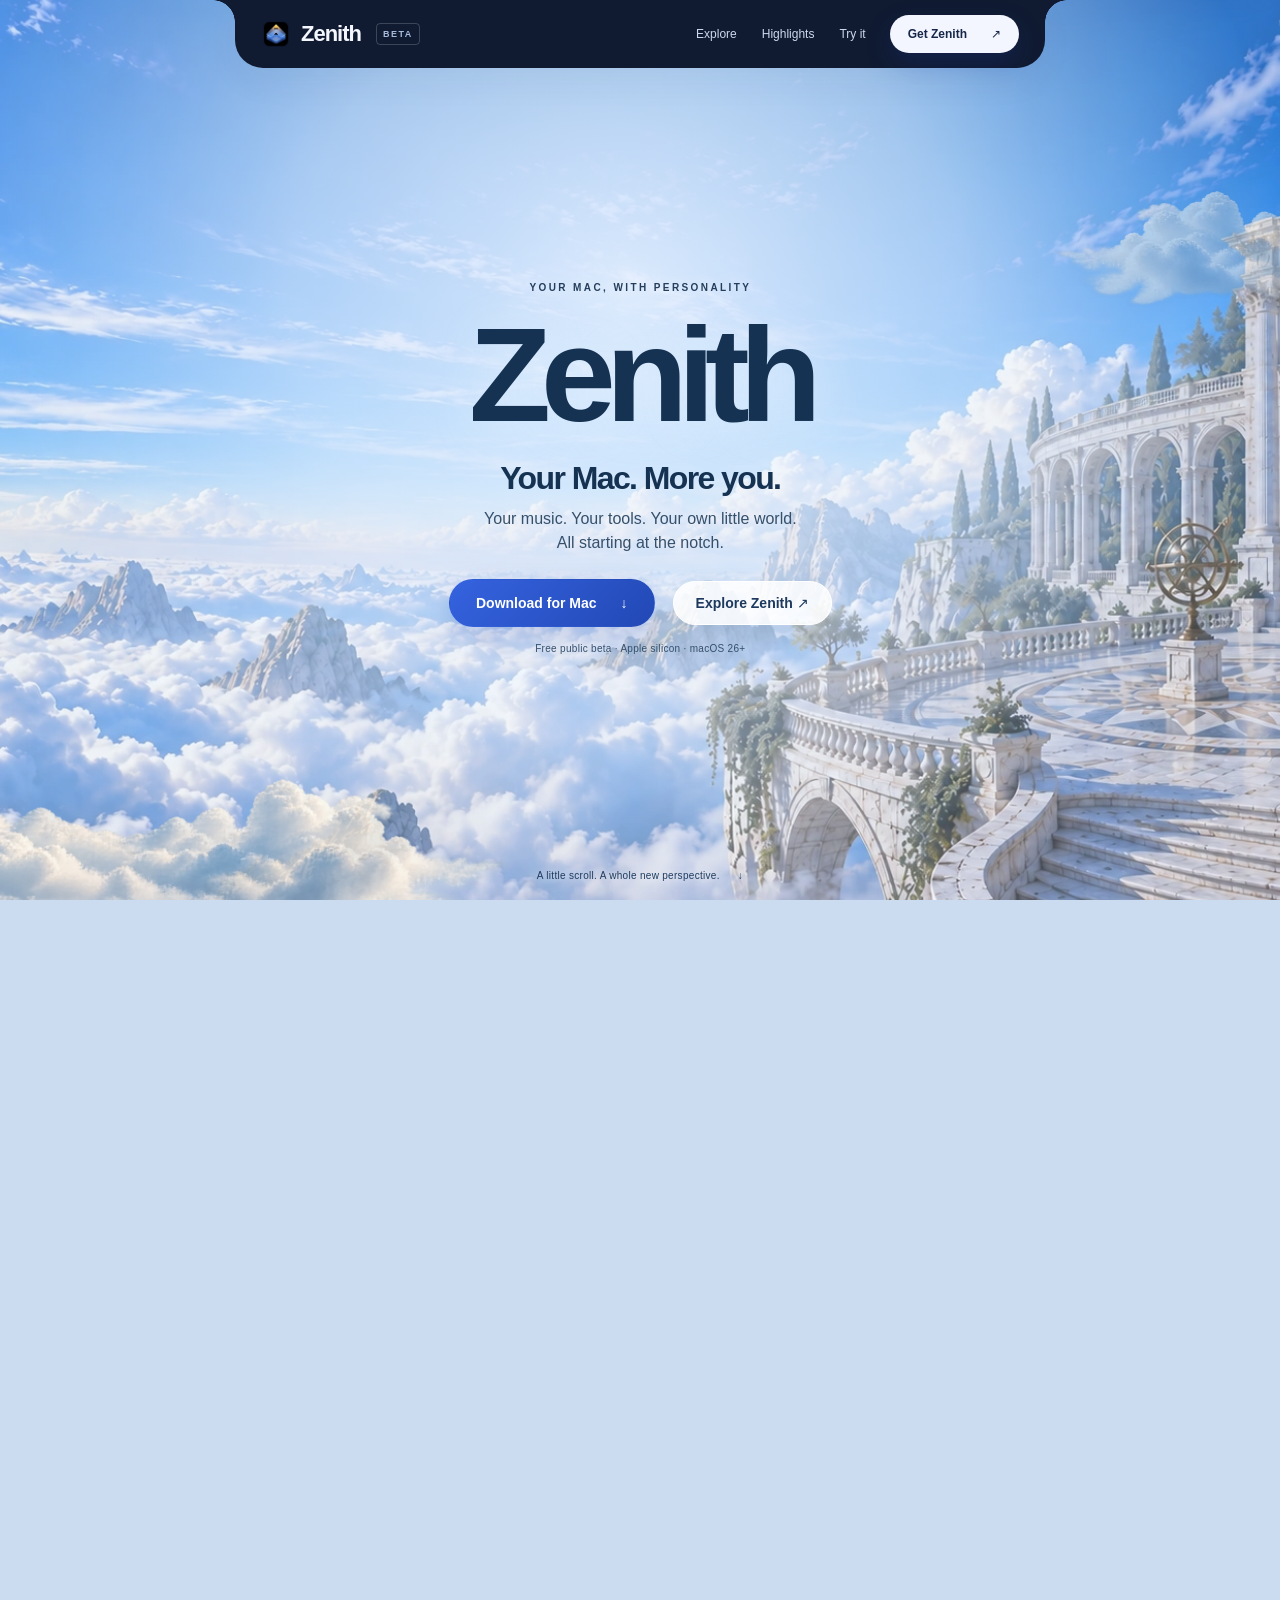
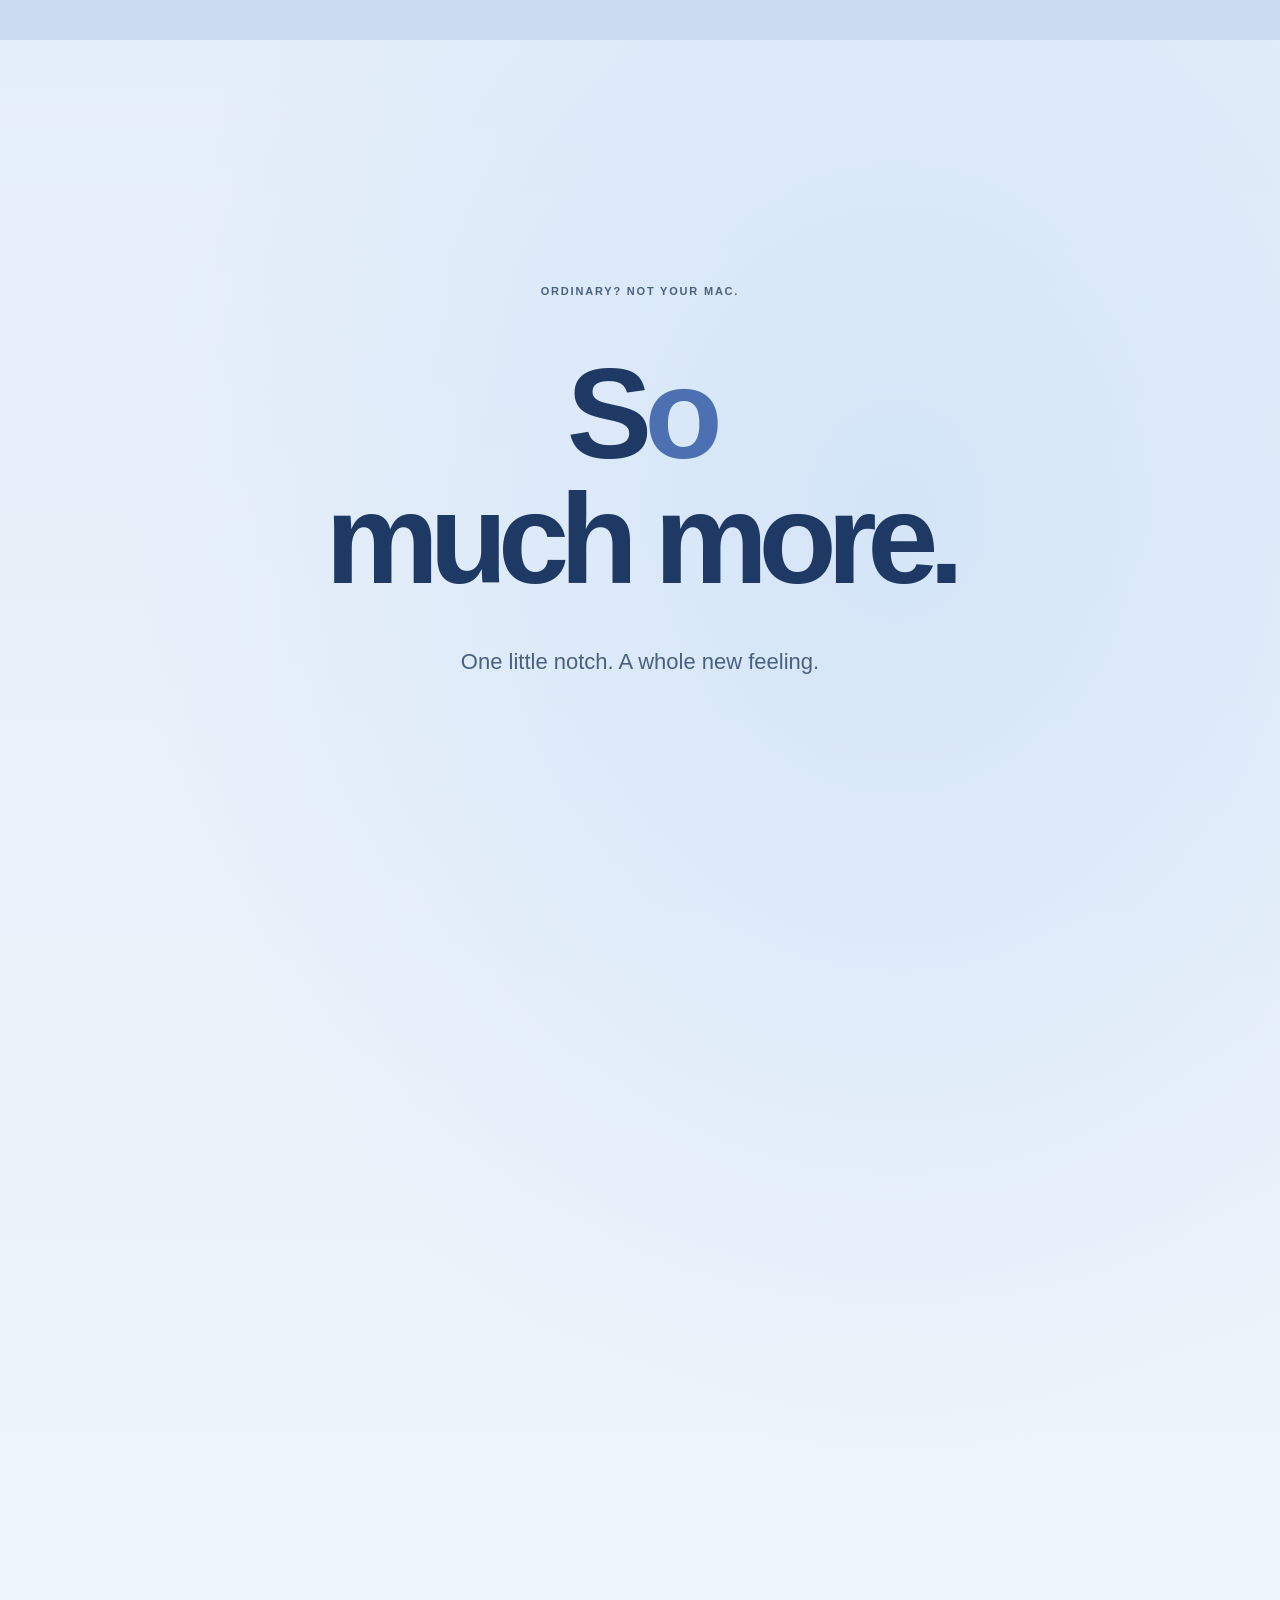
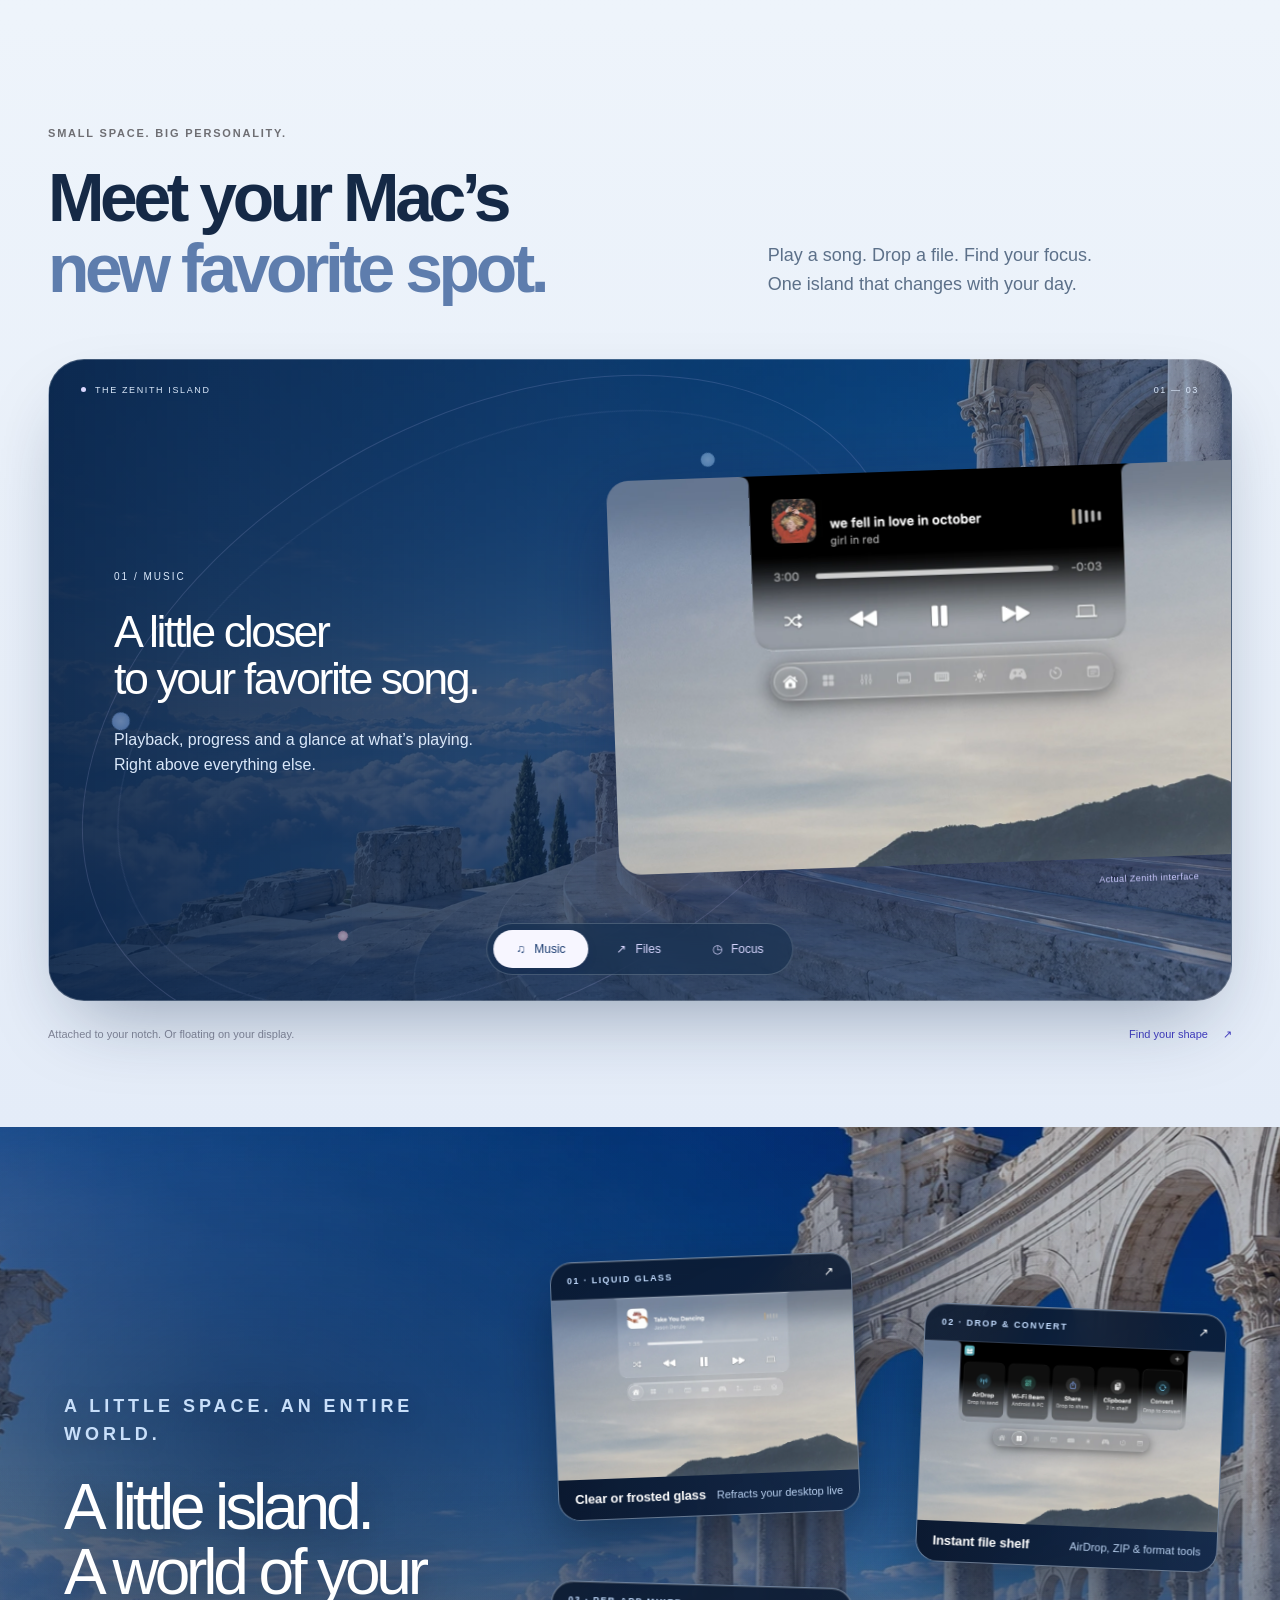
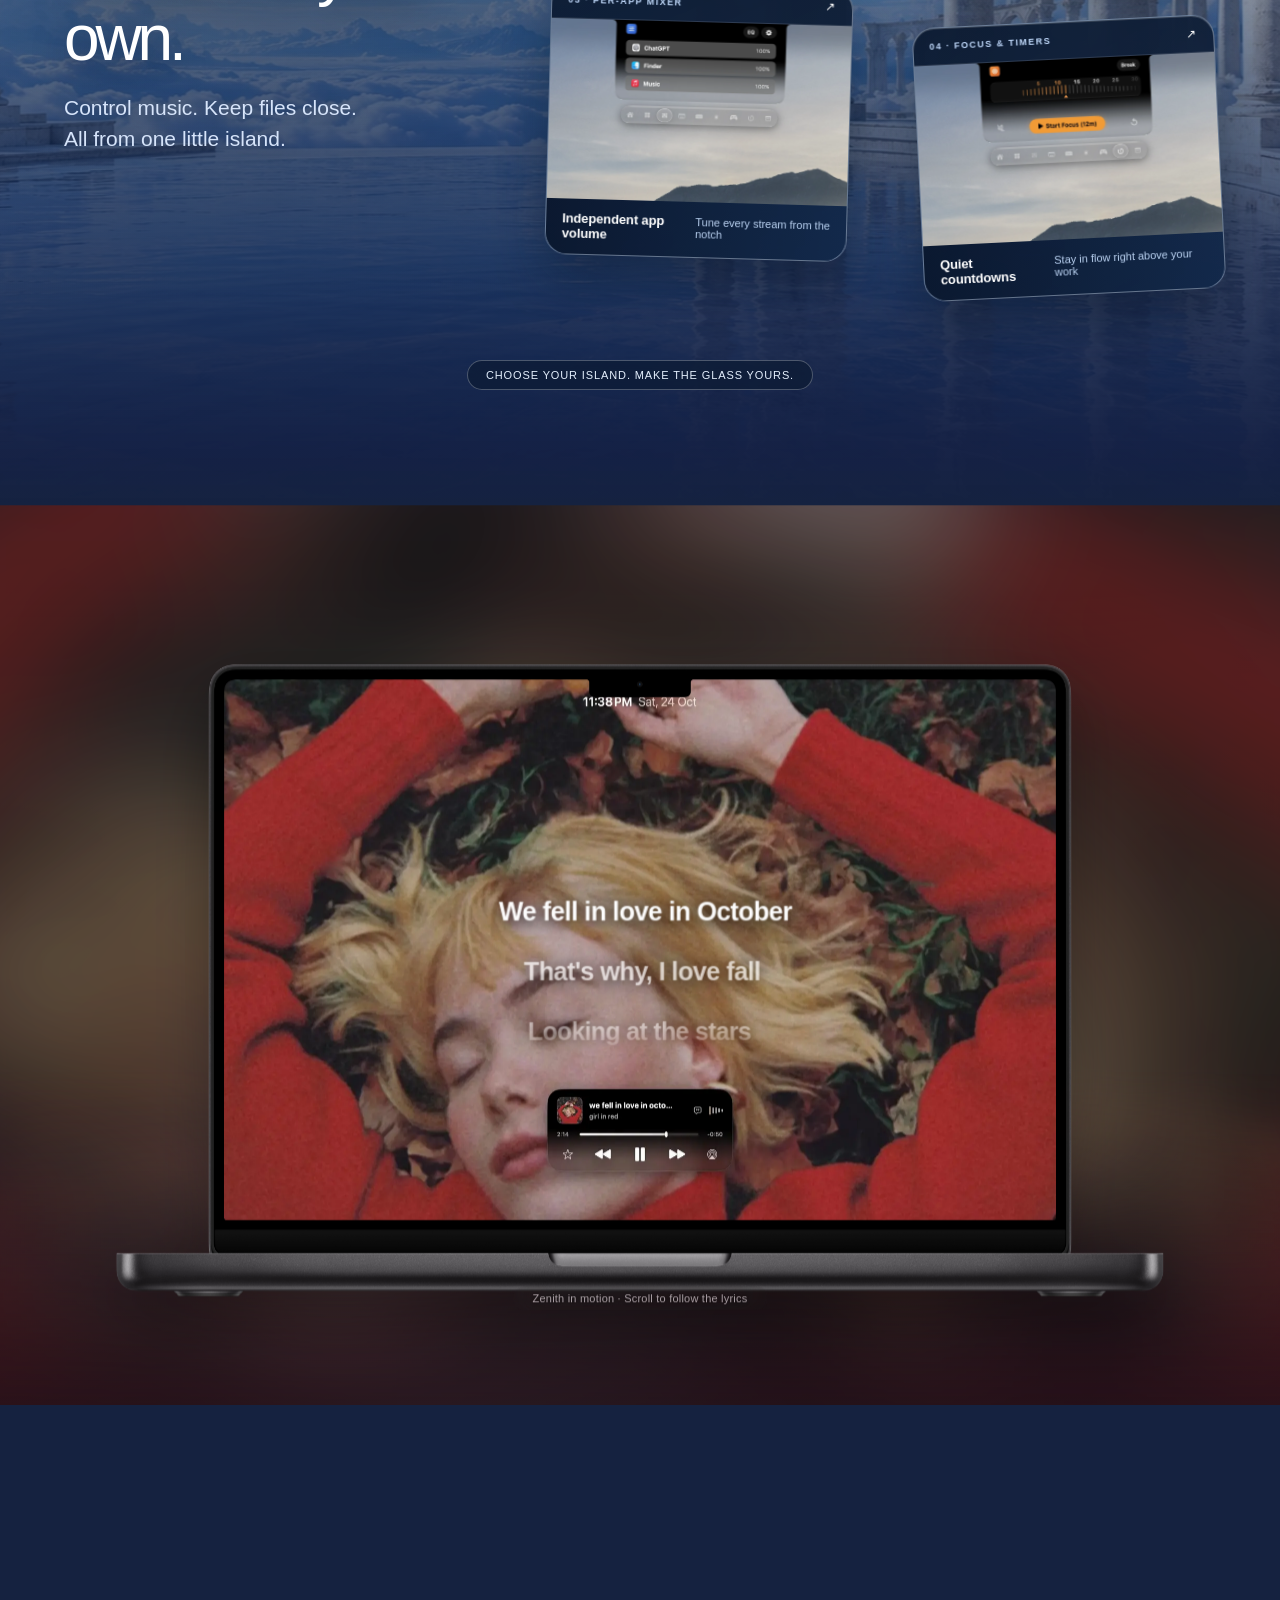
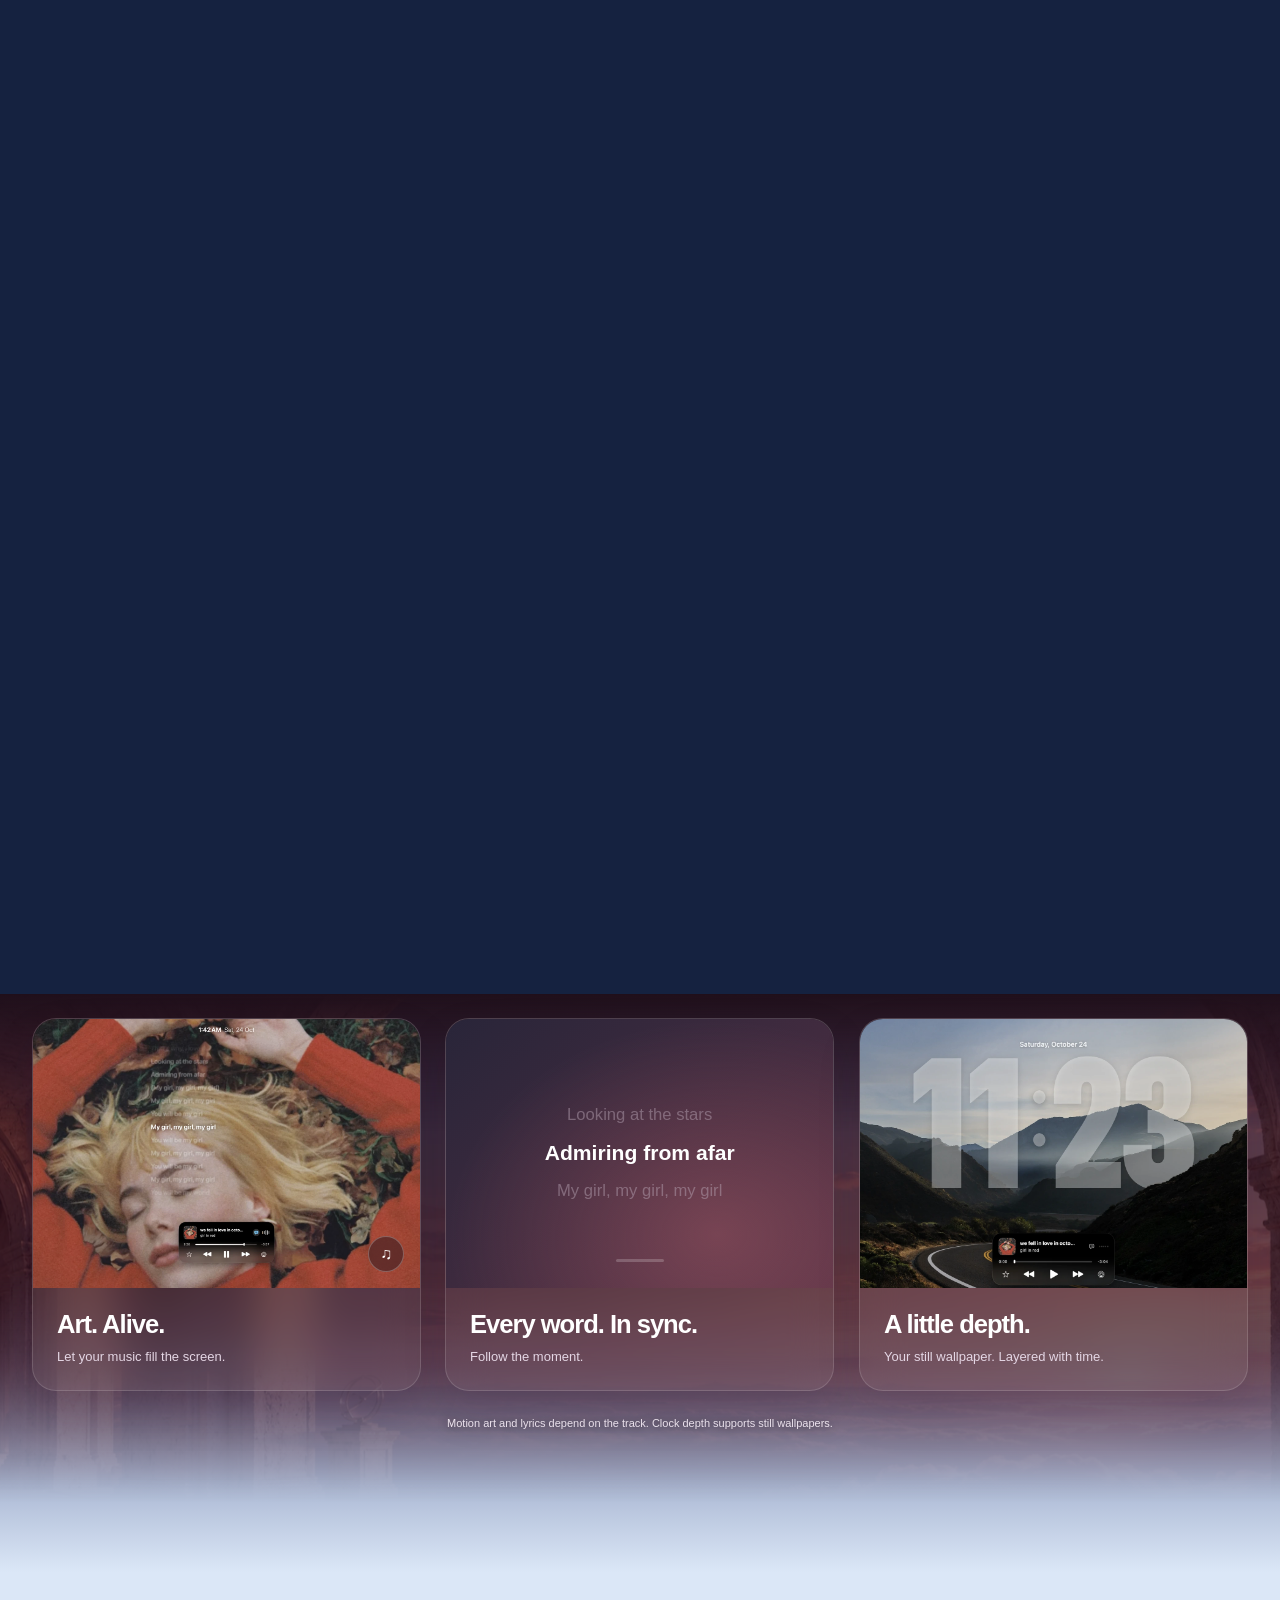
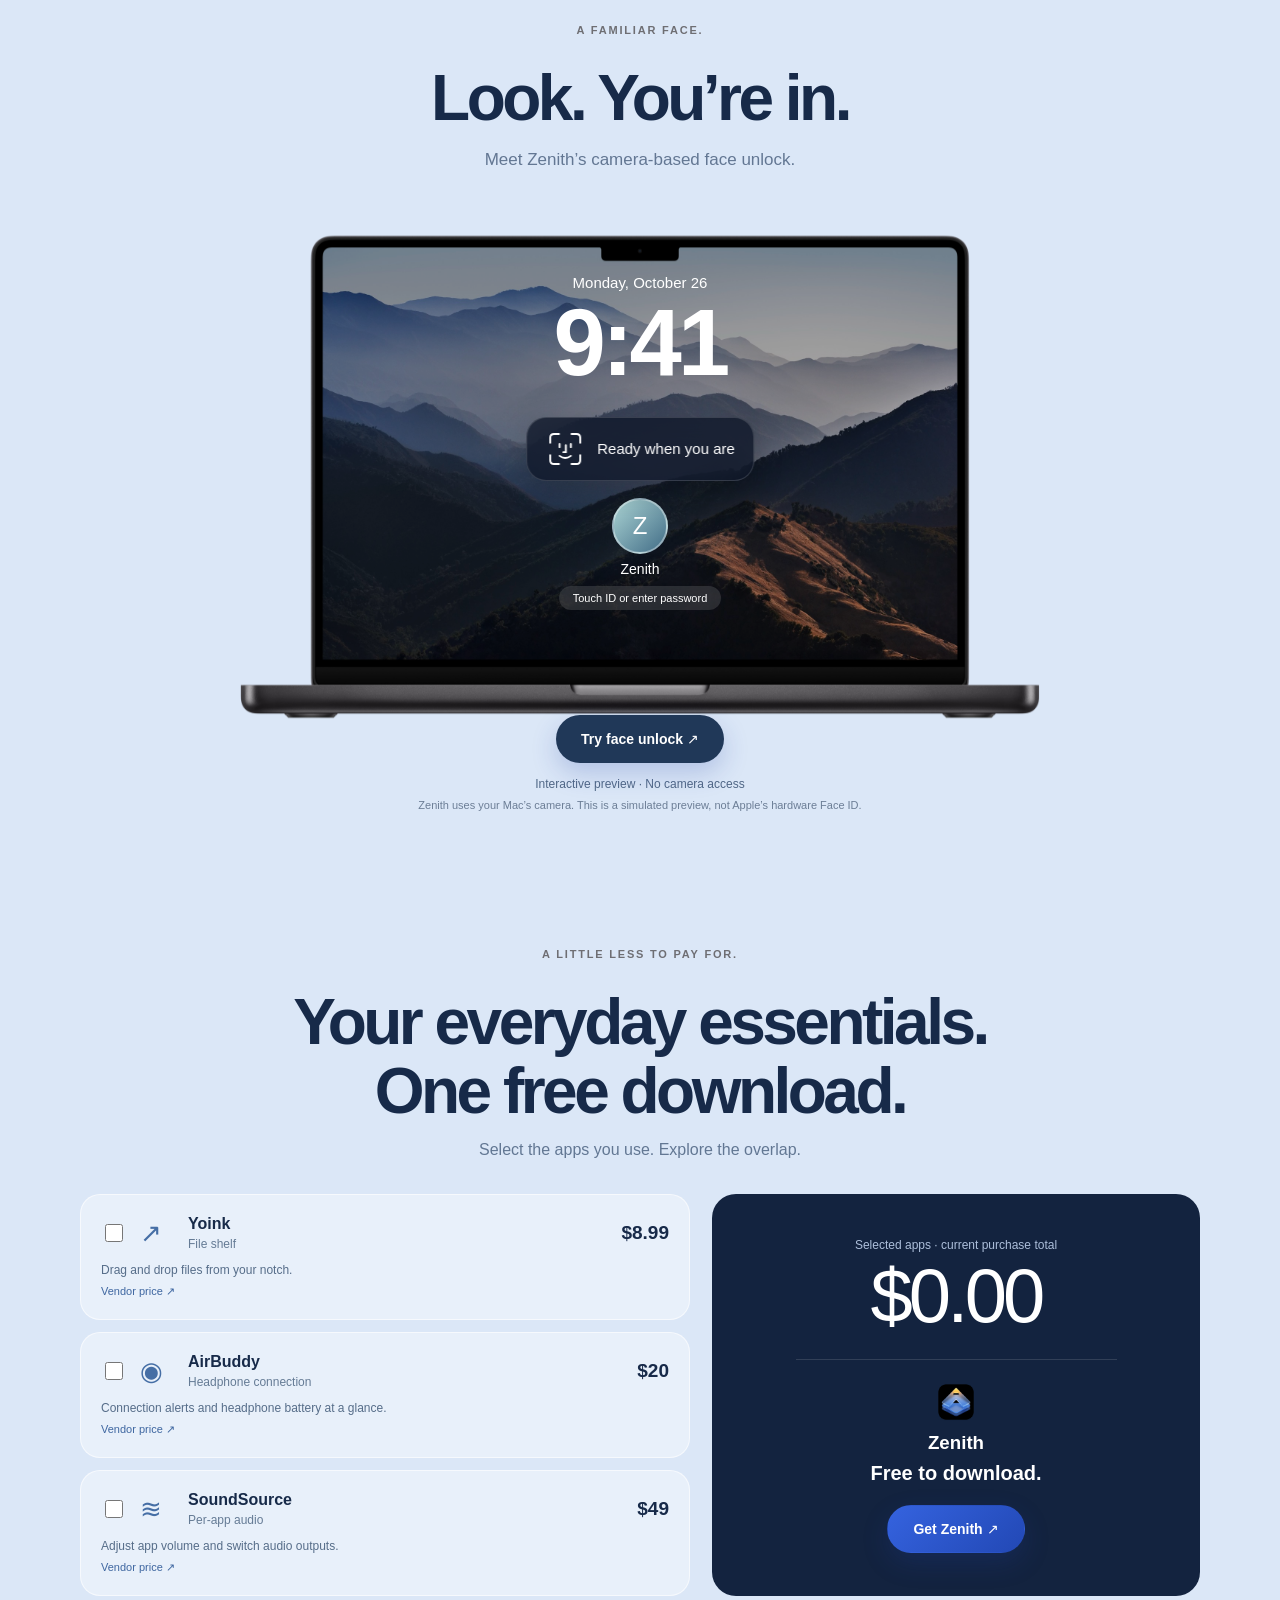
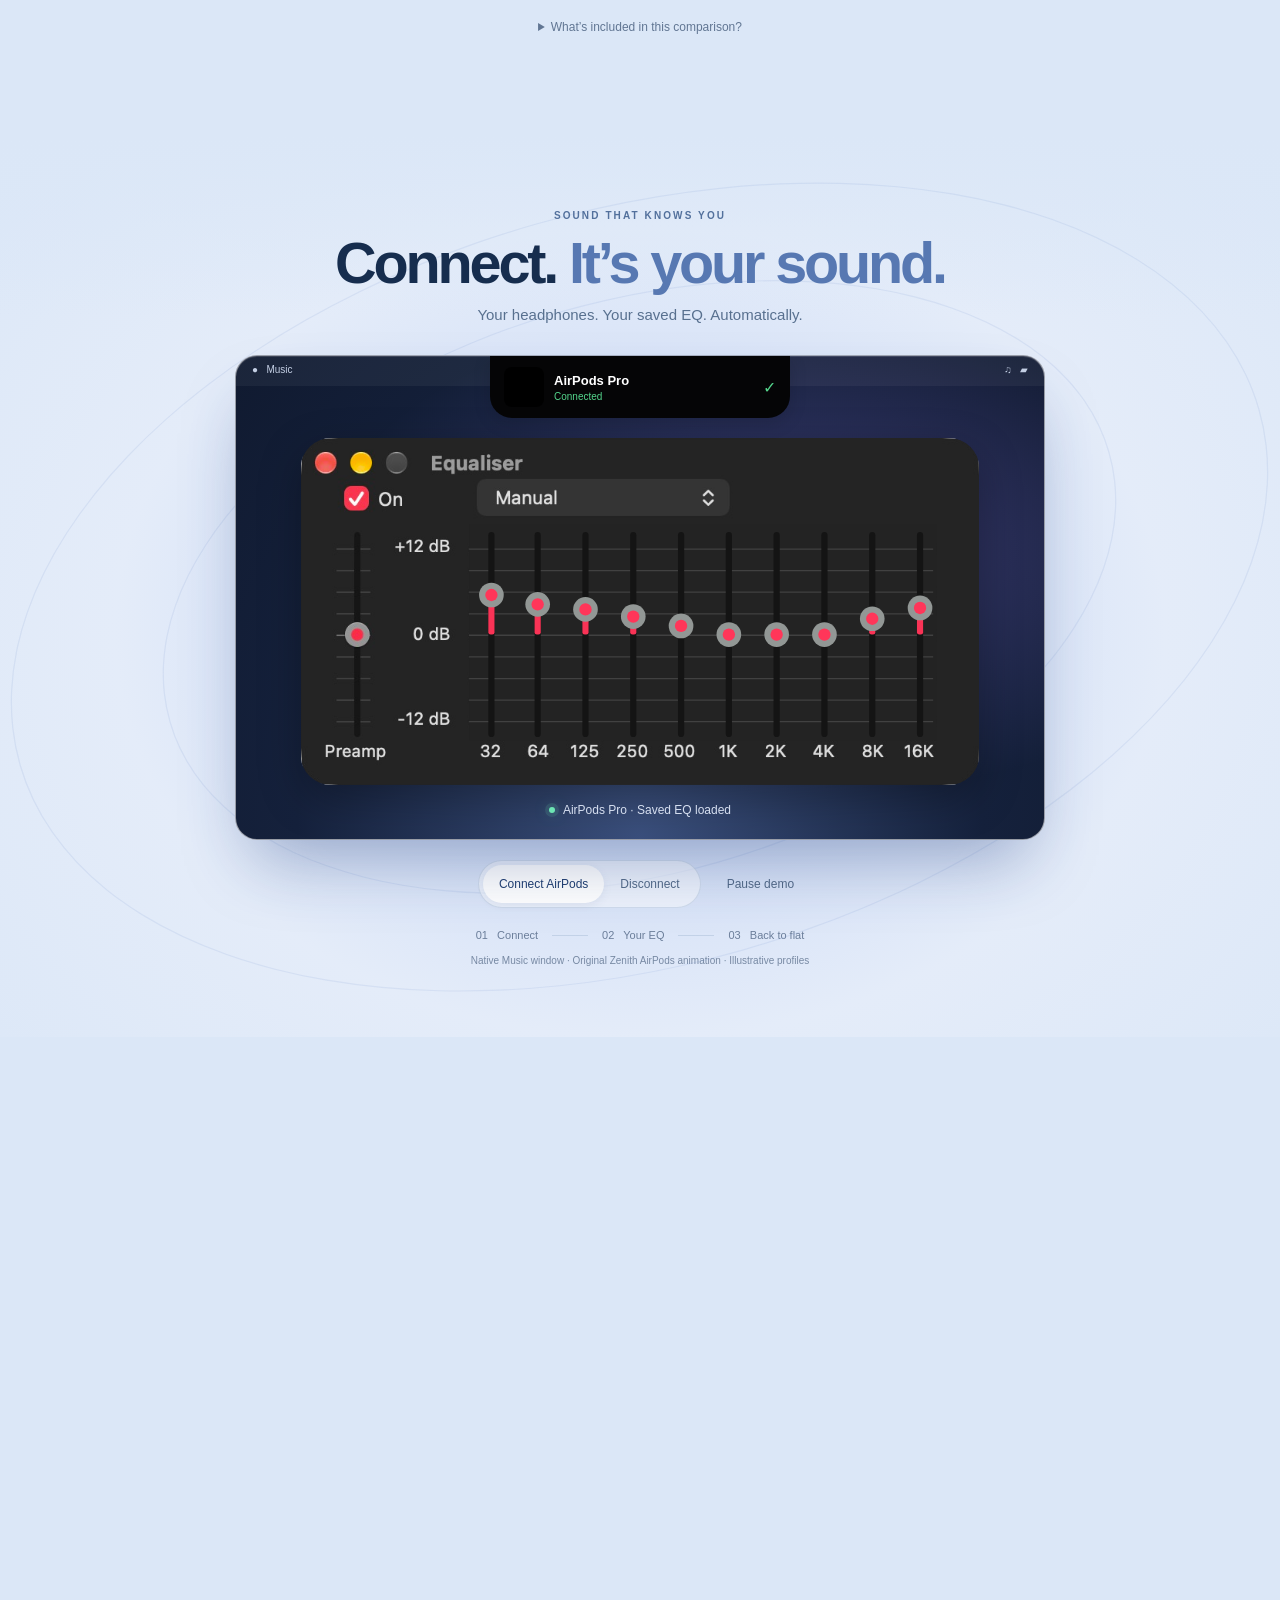
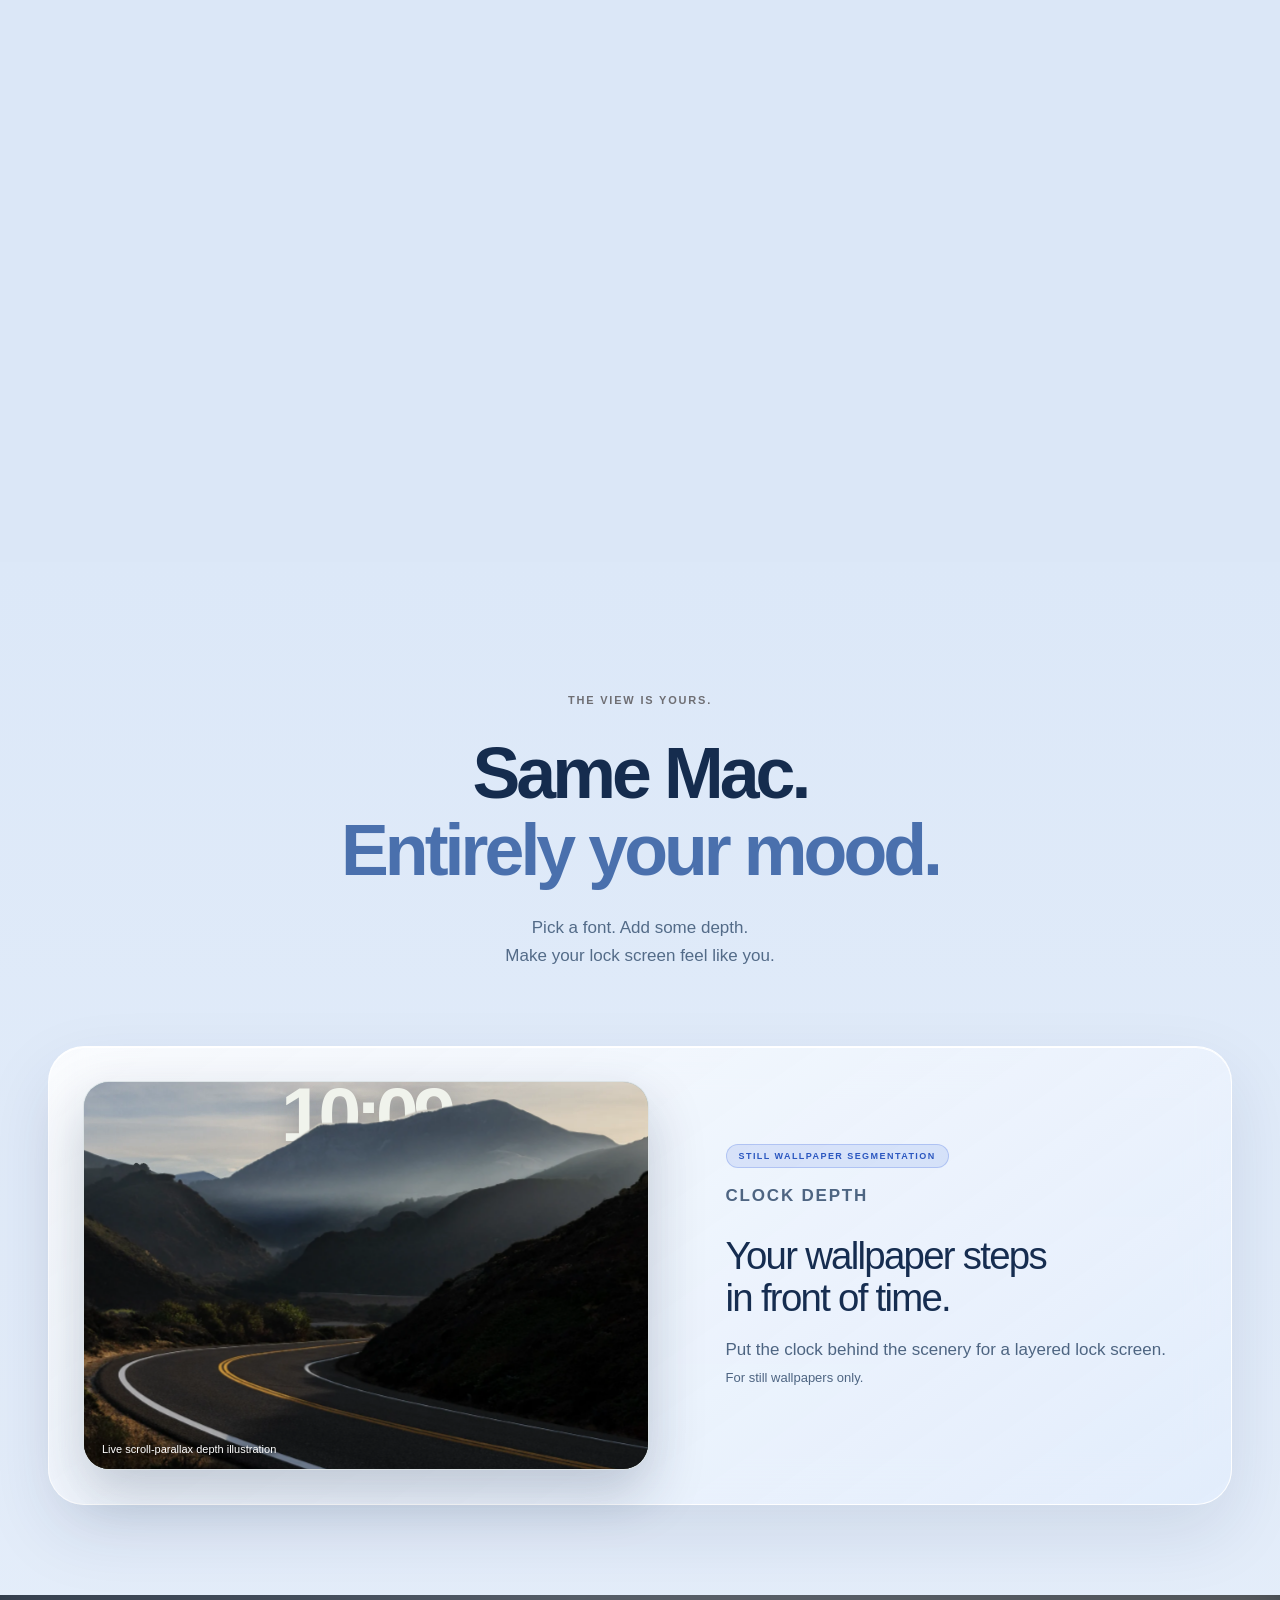
==== commit 10ed2384: "Refine responsive Zenith demos and recover scroll video playback" ====
--- a/docs/index.html
+++ b/docs/index.html
@@ -1,9 +1,9 @@
 <!doctype html>
-<html lang="en"><head><meta charset="utf-8"><meta name="viewport" content="width=device-width,initial-scale=1"><meta name="color-scheme" content="light"><title>Zenith — Your Mac. More you.</title><meta name="description" content="Personalize your Mac, starting with the notch. Explore Zenith’s liquid glass controls, lock-screen artwork, device EQ, launcher, files and gaming tools."><link rel="canonical" href="https://techgamewithharsh-dot.github.io/zenith-dynamic-notch/"><meta property="og:title" content="Zenith — Your Mac. More you."><meta property="og:description" content="Personalize your Mac, starting with the notch. Explore Zenith’s liquid glass controls, lock-screen artwork, device EQ, launcher, files and gaming tools."><meta property="og:type" content="website"><meta property="og:url" content="https://techgamewithharsh-dot.github.io/zenith-dynamic-notch/"><meta property="og:image" content="https://techgamewithharsh-dot.github.io/zenith-dynamic-notch/assets/social-card.png"><meta name="twitter:card" content="summary_large_image"><link rel="icon" href="assets/zenith-icon.png"><link rel="stylesheet" href="assets/editorial.css"><link rel="stylesheet" href="assets/premium.css"><link rel="stylesheet" href="assets/atelier.css"><link rel="stylesheet" href="assets/observatory.css"><script src="assets/observatory.js" defer></script><script src="assets/editorial.js" defer></script><script src="assets/atelier.js" defer></script><script src="assets/highlights.js" defer></script><script src="assets/lid-preview.js" defer></script></head><body><a class="skip" href="#main">Skip to content</a><header class="site-header"><div class="wrap nav-inner"><a class="brand" href="./" aria-label="Zenith home"><img src="assets/zenith-icon.png" width="30" height="30" alt="">Zenith<span class="beta">BETA</span></a><nav class="nav-links" aria-label="Main navigation"><a href="features.html">Explore</a><a href="./#highlights">Highlights</a><a href="./#experience">Try it</a></nav><button class="menu-toggle" aria-expanded="false" aria-controls="mobile-menu" aria-label="Open navigation">Menu</button><nav id="mobile-menu" class="mobile-menu" aria-label="Mobile navigation" hidden><a href="features.html">Explore all features</a><a href="./#highlights">Highlights</a><a href="./#experience">Try the keyboard</a></nav><a class="button small" href="./#download">Get Zenith <span aria-hidden="true">↗</span></a></div></header><main id="main">
+<html lang="en"><head><meta http-equiv="Content-Security-Policy" content="default-src 'self'; script-src 'self'; style-src 'self' 'unsafe-inline'; img-src 'self' data: https://is1-ssl.mzstatic.com; media-src 'self' blob:; font-src 'self'; connect-src 'self'; object-src 'none'; base-uri 'self'; form-action 'none'; frame-src 'none'"><meta name="referrer" content="strict-origin-when-cross-origin"><meta charset="utf-8"><meta name="viewport" content="width=device-width,initial-scale=1"><meta name="color-scheme" content="light"><title>Zenith — Your Mac. More you.</title><meta name="description" content="Personalize your Mac, starting with the notch. Explore Zenith’s liquid glass controls, lock-screen artwork, device EQ, launcher, files and gaming tools."><link rel="canonical" href="https://techgamewithharsh-dot.github.io/zenith-dynamic-notch/"><meta property="og:title" content="Zenith — Your Mac. More you."><meta property="og:description" content="Personalize your Mac, starting with the notch. Explore Zenith’s liquid glass controls, lock-screen artwork, device EQ, launcher, files and gaming tools."><meta property="og:type" content="website"><meta property="og:url" content="https://techgamewithharsh-dot.github.io/zenith-dynamic-notch/"><meta property="og:image" content="https://techgamewithharsh-dot.github.io/zenith-dynamic-notch/assets/social-card.png"><meta name="twitter:card" content="summary_large_image"><link rel="icon" href="assets/zenith-icon.png"><link rel="stylesheet" href="assets/editorial.css?v=53b277546b0a"><link rel="stylesheet" href="assets/premium.css?v=0cb0bc47ef2a"><link rel="stylesheet" href="assets/atelier.css?v=b2d85e07b9a2"><link rel="stylesheet" href="assets/observatory.css?v=720c8bd0e727"><link rel="stylesheet" href="assets/experience.css?v=632416783819"><link rel="stylesheet" href="assets/responsive.css?v=55b9922cd38b"><script src="assets/experience.js?v=7a13d9812eaa" defer></script><script src="assets/observatory.js?v=21e9912a9a0a" defer></script><script src="assets/editorial.js?v=c3251dd94b04" defer></script><script src="assets/atelier.js?v=6939715f5587" defer></script><script src="assets/highlights.js?v=74298d7d30b1" defer></script><script src="assets/lid-preview.js?v=4d11ce533dd0" defer></script></head><body><a class="skip" href="#main">Skip to content</a><header class="site-header"><div class="wrap nav-inner"><a class="brand" href="./" aria-label="Zenith home"><img src="assets/zenith-icon.png" width="30" height="30" alt="">Zenith<span class="beta">BETA</span></a><nav class="nav-links" aria-label="Main navigation"><a href="features.html">Explore</a><a href="./#highlights">Highlights</a><a href="./#experience">Try it</a></nav><button class="menu-toggle" aria-expanded="false" aria-controls="mobile-menu" aria-label="Open navigation">Menu</button><nav id="mobile-menu" class="mobile-menu" aria-label="Mobile navigation" hidden><a href="features.html">Explore all features</a><a href="./#highlights">Highlights</a><a href="./#experience">Try the keyboard</a></nav><a class="button small" href="./#download">Get Zenith <span aria-hidden="true">↗</span></a></div></header><main id="main">
 <section class="opening-sequence" aria-labelledby="hero-title">
  <div class="opening-sticky"><div class="observatory-arrival" aria-hidden="true"></div><div class="cloud-layer cloud-left" aria-hidden="true"></div><div class="cloud-layer cloud-right" aria-hidden="true"></div><div class="hero-orbit" aria-hidden="true"><i></i><i></i><span class="orbit-star">✦</span><span class="orbit-dot"></span></div>
   <div class="opening-copy"><p class="eyebrow">YOUR MAC, WITH PERSONALITY</p><h1 id="hero-title">Zenith</h1><p class="hero-tagline">Your Mac. More you.</p><p class="hero-description">Your music. Your tools. Your own little world.<br>All starting at the notch.</p><div class="opening-actions"><a class="button" href="#download">Download for Mac <span aria-hidden="true">↓</span></a><a class="text-link" href="features.html">Explore Zenith ↗</a></div><div class="fine">Free public beta · Apple silicon · macOS 26+</div></div>
-  <div class="opening-product device-photo"><div class="device-screen"><video id="hero-scroll-video" muted playsinline preload="auto" poster="assets/editorial/hero-scroll.webp" aria-label="Scroll to watch Zenith’s real notch open and close"><source src="assets/editorial/hero-scroll.mp4" type="video/mp4"></video></div><img class="device-bezel" src="assets/editorial/macbook-frame.webp" width="3860" height="2540" alt="MacBook Pro showing Zenith"></div>
+  <div class="opening-product device-photo"><div class="device-screen"><video id="hero-scroll-video" muted playsinline preload="auto" poster="assets/editorial/hero-scroll.webp" aria-label="Scroll to watch Zenith’s real notch open and close"><source src="assets/editorial/hero-scroll.mp4?v=b3b2ca8d1bbe" type="video/mp4"></video></div><img class="device-bezel" src="assets/editorial/macbook-frame.webp" width="3860" height="2540" alt="MacBook Pro showing Zenith"></div>
   <p class="scroll-cue">A little scroll. A whole new perspective. <span aria-hidden="true">↓</span></p>
  </div>
 </section>
@@ -53,8 +53,8 @@
    <p class="fine lock-anim-item" data-lock-step="3">Keep scrolling — watch the sunset give way to your lock screen.</p>
   </div>
   <figure class="wallpaper-canvas">
-   <div class="lock-stage">
-    <video id="lock-scroll-video" muted playsinline preload="auto" poster="assets/editorial/lock-scroll.webp" aria-label="Zenith motion artwork recording with scroll-driven lyrics"><source src="assets/editorial/lock-scroll.mp4" type="video/mp4"></video>
+   <div class="lock-stage device-photo"><div class="device-screen">
+    <video id="lock-scroll-video" muted playsinline preload="auto" poster="assets/editorial/lock-scroll.webp" aria-label="Zenith motion artwork recording with scroll-driven lyrics"><source src="assets/editorial/lock-scroll.mp4?v=bc94107a8ba1" type="video/mp4"></video>
     <div class="scroll-lyrics" aria-label="Lyric animation preview">
      <div class="lyric-track">
       <p>We fell in love in October</p>
@@ -69,8 +69,8 @@
       <p>You will be my girl</p>
      </div>
     </div>
-   </div>
-   <figcaption class="live-lyrics-disclaimer">Actual Zenith recording · Scroll-driven lyric demonstration · Availability varies by track.</figcaption>
+   </div><img class="device-bezel lock-frame-bezel" src="assets/editorial/macbook-frame.webp" width="3860" height="2540" alt="MacBook Pro framing the Zenith lock screen"></div>
+   <figcaption class="live-lyrics-disclaimer">Zenith in motion · Scroll to follow the lyrics</figcaption>
   </figure>
  </div>
 </section>
@@ -79,179 +79,45 @@
   <img src="assets/editorial/observatory/rose-gallery.webp" width="1792" height="1024" loading="lazy" alt="">
  </div>
  <div class="lock-details wrap">
-  <article class="rose-glass-card scroll-card" style="--card-idx:0">
-   <div class="rose-card-top"><span class="detail-number">01</span><span class="rose-pill">MOTION ARTWORK</span></div>
-   <h3>Art that moves you.</h3>
-   <p>Tap the artwork in your lock-screen player to fill the screen with compatible motion art. Still artwork takes its place when motion isn’t available.</p>
-   <div class="rose-card-preview"><img src="assets/editorial/lock-artwork.webp" width="600" height="360" loading="lazy" alt="Zenith lock screen artwork preview"></div>
-  </article>
-  <article class="rose-glass-card scroll-card" style="--card-idx:1">
-   <div class="rose-card-top"><span class="detail-number">02</span><span class="rose-pill">WORD-BY-WORD SYNC</span></div>
-   <h3>Every word. In the moment.</h3>
-   <p>Follow synced lyrics with progressive highlighting when word timing is available. Or hide the lyrics and let the artwork speak.</p>
-   <div class="rose-card-lyric-chip" aria-hidden="true"><span>“Looking at the stars…”</span><small>TTML · Enhanced LRC · RichSync</small></div>
-  </article>
-  <article class="rose-glass-card scroll-card" style="--card-idx:2">
-   <div class="rose-card-top"><span class="detail-number">03</span><span class="rose-pill">LAYERED CLOCK DEPTH</span></div>
-   <h3>Time, with a little depth.</h3>
-   <p>Let mountains, buildings and scenery sit in front of your clock. Depth effect works with still wallpapers only. Choose your font and color to finish the scene.</p>
-   <div class="rose-card-preview"><img src="assets/editorial/clock-modern.webp" width="600" height="300" loading="lazy" alt="Zenith layered clock preview"></div>
-  </article>
+  <article class="lock-feature-panel scroll-card" style="--card-idx:0"><div class="lock-feature-art motion-art"><img src="assets/editorial/lock-artwork.webp" alt="Zenith full-screen album artwork" loading="lazy"><span class="motion-art-orbit" aria-hidden="true">♫</span></div><div class="lock-feature-label"><h3>Art. Alive.</h3><p>Let your music fill the screen.</p></div></article>
+  <article class="lock-feature-panel scroll-card" style="--card-idx:1"><div class="lock-feature-art lyric-art" aria-label="Illustration of lyrics progressively highlighting"><span>Looking at the stars</span><strong>Admiring from afar</strong><span>My girl, my girl, my girl</span><i aria-hidden="true"></i></div><div class="lock-feature-label"><h3>Every word. In sync.</h3><p>Follow the moment.</p></div></article>
+  <article class="lock-feature-panel scroll-card" style="--card-idx:2"><div class="lock-feature-art clock-art"><img src="assets/editorial/clock-modern.webp" alt="Zenith clock on a mountain lock screen" loading="lazy"></div><div class="lock-feature-label"><h3>A little depth.</h3><p>Your still wallpaper. Layered with time.</p></div></article>
  </div>
+ <p class="lock-feature-note">Motion art and lyrics depend on the track. Clock depth supports still wallpapers.</p>
 </section>
-<section class="section sound-observatory" id="sound">
- <div class="sound-backdrop" aria-hidden="true"></div>
- <div class="wrap split">
-  <div class="sound-copy-col scroll-card" style="--card-idx:0">
-   <p class="eyebrow">DEVICE-AWARE SOUND AUTOMATION</p>
-   <h2>New headphones.<br><em>Your sound, already set.</em></h2>
-   <p class="copy">Save a custom sound profile for your headphones in Zenith. The instant you connect, your EQ curve immediately activates in Apple Music. Unplug or disconnect, and your flat speaker preset returns automatically.</p>
-   <div class="sound-features-stack">
-    <div class="sound-feature-row">
-     <div class="feature-icon-bubble">
-      <svg width="20" height="20" viewBox="0 0 24 24" fill="none" stroke="currentColor" stroke-width="2" stroke-linecap="round" stroke-linejoin="round"><path d="M3 18v-6a9 9 0 0 1 18 0v6"></path><path d="M21 19a2 2 0 0 1-2 2h-1a2 2 0 0 1-2-2v-3a2 2 0 0 1 2-2h3zM3 19a2 2 0 0 0 2 2h1a2 2 0 0 0 2-2v-3a2 2 0 0 0-2-2H3z"></path></svg>
-     </div>
-     <div class="feature-row-text">
-      <strong>Instant Hardware Binding</strong>
-      <p>AirPods Pro, AirPods Max, studio monitors, or wired DACs switch on connection.</p>
-     </div>
+<section id="face-unlock" class="face-demo" aria-labelledby="face-title" data-state="locked">
+ <div class="face-copy"><p class="eyebrow">A FAMILIAR FACE.</p><h2 id="face-title">Look. You’re in.</h2><p>Meet Zenith’s camera-based face unlock.</p></div>
+ <div class="face-device device-photo"><div class="device-screen face-display">
+  <img class="face-wallpaper" src="assets/macos-unlock.jpg" alt="Big Sur mountain wallpaper" loading="lazy">
+  <div class="face-desktop" aria-hidden="true"><div class="face-menubar">● &nbsp; Finder &nbsp; File &nbsp; Edit &nbsp; View</div><div class="face-welcome"><span>Good to see you.</span><strong>Make yourself at home.</strong></div><div class="face-dock"><span>⌘</span><span>♫</span><span>▧</span><span>◷</span><span>⚙</span></div></div>
+  <div class="face-lock"><p>Monday, October 26</p><strong class="face-time">9:41</strong><div class="face-avatar">Z</div><span>Zenith</span><div class="face-password">Touch ID or enter password</div></div>
+  <div class="face-scan"><svg viewBox="0 0 64 64" aria-hidden="true"><g class="face-glyph" fill="none" stroke="currentColor" stroke-width="3" stroke-linecap="round"><path d="M8 22V14Q8 8 14 8H22M42 8H50Q56 8 56 14V22M56 42V50Q56 56 50 56H42M22 56H14Q8 56 8 50V42"/><path d="M23 24V29M41 24V29M33 26V37H29M23 43Q32 50 41 43"/></g><path class="face-sweep" d="M12 32H52" stroke="white" stroke-width="1.5"/><path class="face-check" d="M17 33L28 44L48 22" fill="none" stroke="currentColor" stroke-width="4" stroke-linecap="round" stroke-linejoin="round"/></svg><span class="face-scan-label">Ready when you are</span></div>
+ </div><img class="device-bezel" src="assets/editorial/macbook-frame.webp" width="3860" height="2540" alt="MacBook showing an interactive Zenith unlock demonstration"></div>
+ <button class="button face-trigger" type="button">Try face unlock <span aria-hidden="true">↗</span></button><p class="face-status" role="status" aria-live="polite">Interactive preview · No camera access</p><p class="face-note">Zenith uses your Mac’s camera. This is a simulated preview, not Apple’s hardware Face ID.</p>
+</section>
+<section class="value-section" id="value" aria-labelledby="value-title"><div class="value-heading"><p class="eyebrow">A LITTLE LESS TO PAY FOR.</p><h2 id="value-title">Your everyday essentials.<br>One free download.</h2><p>Select the apps you use. Explore the overlap.</p></div><div class="value-layout"><div class="value-options">
+<article class="value-option"><label><input type="checkbox" data-price="8.99" aria-label="Include Yoink"><span class="value-icon" aria-hidden="true">↗</span><span><strong>Yoink</strong><small>File shelf</small></span><b>$8.99</b></label><p>Drag and drop files from your notch.</p><a href="https://eternalstorms.at/yoink/mac/" target="_blank" rel="noopener">Vendor price ↗</a></article><article class="value-option"><label><input type="checkbox" data-price="20" aria-label="Include AirBuddy"><span class="value-icon" aria-hidden="true">◉</span><span><strong>AirBuddy</strong><small>Headphone connection</small></span><b>$20</b></label><p>Connection alerts and headphone battery at a glance.</p><a href="https://v3.airbuddy.app/" target="_blank" rel="noopener">Vendor price ↗</a></article><article class="value-option"><label><input type="checkbox" data-price="49" aria-label="Include SoundSource"><span class="value-icon" aria-hidden="true">≋</span><span><strong>SoundSource</strong><small>Per-app audio</small></span><b>$49</b></label><p>Adjust app volume and switch audio outputs.</p><a href="https://rogueamoeba.com/soundsource/buy.php" target="_blank" rel="noopener">Vendor price ↗</a></article></div><div class="value-result"><span>Selected apps · current purchase total</span><output id="value-total" aria-live="polite">$0.00</output><div class="value-divider"></div><img src="assets/zenith-icon.png" alt="" width="44" height="44"><h3>Zenith</h3><strong class="value-free">Free to download.</strong><a class="button primary" href="#download">Get Zenith ↗</a></div></div><details class="value-fineprint"><summary>What’s included in this comparison?</summary><p>Overlapping everyday features, not full replacements. Yoink includes a dedicated shelf workflow; AirBuddy offers broader device management and automation; SoundSource includes audio effects and more advanced controls. Choose tools for the features you need. This total is the current cost to buy the selected apps, not a refund or guaranteed saving.</p><p>USD purchase prices checked October 26, 2026. Taxes, upgrades, regional prices and subscriptions may differ. Follow each vendor link for current terms. Zenith is currently free to download; no future pricing guarantee is implied.</p></details></section>
+<section id="sound" class="sound-journey" aria-labelledby="sound-title">
+ <div class="sound-sticky">
+  <div class="sound-halo" aria-hidden="true"></div>
+  <header class="sound-heading"><p class="eyebrow">SOUND THAT KNOWS YOU</p><h2 id="sound-title">Connect. <em>It’s your sound.</em></h2><p>Your headphones. Your saved EQ. Automatically.</p></header>
+  <div class="sound-theater" data-output="speakers">
+   <div class="sound-desktop">
+    <div class="sound-menubar" aria-hidden="true"><span>● &nbsp; Music</span><span>♫ &nbsp; ▰</span></div>
+    <div class="sound-notch" data-toast="idle"><video class="sound-airpods" muted playsinline preload="metadata" loop aria-label="Zenith’s original rotating AirPods animation"><source src="assets/airpods-pro-native.mp4?v=89c314660290" type="video/mp4"></video><span class="sound-notch-label"><strong>AirPods Pro</strong><small>Connected</small></span><span class="sound-notch-check" aria-hidden="true">✓</span></div>
+    <div class="sound-native-eq" role="img" aria-label="Apple Music Equalizer, flat speaker profile">
+     <svg viewBox="0 0 880 450" xmlns="http://www.w3.org/2000/svg" aria-hidden="true"><image href="assets/native-music-equalizer.png" width="880" height="450"/><rect x="218" y="112" width="606" height="280" fill="#232323"/><g class="sound-eq-grid"></g><g class="sound-eq-rails"></g></svg>
     </div>
-    <div class="sound-feature-row">
-     <div class="feature-icon-bubble">
-      <svg width="20" height="20" viewBox="0 0 24 24" fill="none" stroke="currentColor" stroke-width="2" stroke-linecap="round" stroke-linejoin="round"><line x1="4" y1="21" x2="4" y2="14"></line><line x1="4" y1="10" x2="4" y2="3"></line><line x1="12" y1="21" x2="12" y2="12"></line><line x1="12" y1="8" x2="12" y2="3"></line><line x1="20" y1="21" x2="20" y2="16"></line><line x1="20" y1="12" x2="20" y2="3"></line><line x1="1" y1="14" x2="7" y2="14"></line><line x1="9" y1="8" x2="15" y2="8"></line><line x1="17" y1="16" x2="23" y2="16"></line></svg>
-     </div>
-     <div class="feature-row-text">
-      <strong>Native 10-Band Equalizer Curves</strong>
-      <p>Fine-tune 32 Hz to 16 kHz with dynamic dB responsive indicators and preamp balance.</p>
-     </div>
-    </div>
-    <div class="sound-feature-row">
-     <div class="feature-icon-bubble">
-      <svg width="20" height="20" viewBox="0 0 24 24" fill="none" stroke="currentColor" stroke-width="2" stroke-linecap="round" stroke-linejoin="round"><rect x="2" y="4" width="20" height="5" rx="2.5"></rect><path d="M12 9v11"></path><path d="M8 20h8"></path></svg>
-     </div>
-     <div class="feature-row-text">
-      <strong>Dynamic Island Notch Telemetry</strong>
-      <p>The notch widens smoothly, rotates 3D AirPods, and shows live connection status.</p>
-     </div>
-    </div>
+    <div class="sound-route"><span class="sound-route-light"></span><span id="sound-state">Mac speakers · Flat EQ</span></div>
    </div>
-   <p class="fine">Opt-in automation · Requires Apple Music · Works with Bluetooth &amp; 3.5mm audio devices.</p>
+   <div class="sound-controls"><div role="group" aria-label="Preview audio connection"><button type="button" data-sound-output="headphones" aria-pressed="false">Connect AirPods</button><button type="button" data-sound-output="speakers" aria-pressed="true">Disconnect</button></div><button type="button" id="sound-auto" aria-pressed="true" aria-label="Pause connection demo">Pause demo</button></div>
   </div>
-  <div class="eq-stage scroll-card" id="eq-demo" style="--card-idx:1">
-   <!-- Real Dynamic Island Notch with 3D Rotating AirPods -->
-   <div class="notch-island-stage" aria-label="Zenith Dynamic Island headphone connection simulation">
-    <div class="macbook-notch-housing">
-     <div class="dynamic-island-capsule" id="di-notch-island">
-      <div class="di-ear di-ear-left">
-       <div class="di-airpods-3d" id="di-airpods-3d">
-        <div class="airpod-model">
-         <svg class="airpod-svg" viewBox="0 0 48 64" fill="none" xmlns="http://www.w3.org/2000/svg">
-          <ellipse cx="24" cy="18" rx="14" ry="16" fill="url(#airpod-grad)" filter="drop-shadow(0 2px 4px rgba(0,0,0,0.3))"/>
-          <path d="M19 28 L19 54 Q19 58 24 58 Q29 58 29 54 L29 28 Z" fill="url(#stem-grad)"/>
-          <ellipse cx="24" cy="56" rx="5" ry="2.5" fill="#c4c4c8"/>
-          <circle cx="21" cy="18" r="4.5" fill="#2c2c2e"/>
-          <ellipse cx="28" cy="12" rx="3.5" ry="2" fill="#545458"/>
-          <defs>
-           <linearGradient id="airpod-grad" x1="10" y1="2" x2="38" y2="34" gradientUnits="userSpaceOnUse">
-            <stop stop-color="#ffffff"/>
-            <stop offset="0.65" stop-color="#f2f2f4"/>
-            <stop offset="1" stop-color="#d1d1d6"/>
-           </linearGradient>
-           <linearGradient id="stem-grad" x1="19" y1="28" x2="29" y2="58" gradientUnits="userSpaceOnUse">
-            <stop stop-color="#ffffff"/>
-            <stop offset="1" stop-color="#d8d8dc"/>
-           </linearGradient>
-          </defs>
-         </svg>
-        </div>
-       </div>
-       <span class="di-status-badge"></span>
-      </div>
-      <div class="di-content">
-       <span class="di-device-title" id="di-device-title">AirPods Pro</span>
-       <span class="di-device-sub" id="di-device-sub">Connected · 100%</span>
-      </div>
-      <div class="di-ear di-ear-right">
-       <div class="di-waveform" aria-hidden="true">
-        <span></span><span></span><span></span><span></span>
-       </div>
-      </div>
-     </div>
-    </div>
-   </div>
-
-   <!-- Authentic Apple Music Equalizer UI matching native-music-equalizer.png -->
-   <div class="native-eq-window" id="apple-music-eq">
-    <div class="native-eq-titlebar">
-     <div class="native-eq-traffic"><span class="btn-close"></span><span class="btn-min"></span><span class="btn-zoom is-disabled"></span></div>
-     <span class="native-eq-title">Equaliser</span>
-    </div>
-    <div class="native-eq-toolbar">
-     <label class="native-eq-toggle">
-      <input type="checkbox" id="eq-power-toggle" checked disabled>
-      <span class="checkbox-visual"></span>
-      <span>On</span>
-     </label>
-     <div class="native-eq-preset-picker">
-      <span class="preset-label" id="eq-preset-name">Manual</span>
-      <span class="preset-chevrons">⇅</span>
-     </div>
-    </div>
-    <div class="native-eq-grid">
-     <div class="eq-grid-guides" aria-hidden="true">
-      <span class="guide-line guide-plus12"></span>
-      <span class="guide-line guide-plus6"></span>
-      <span class="guide-line guide-zero"></span>
-      <span class="guide-line guide-minus6"></span>
-      <span class="guide-line guide-minus12"></span>
-     </div>
-     <!-- Preamp -->
-     <div class="eq-band-col preamp-col">
-      <span class="eq-band-db">+12 dB</span>
-      <div class="eq-slider-channel">
-       <div class="eq-center-line"></div>
-       <div class="eq-stem preamp-stem" style="top:70px;height:0px;"></div>
-       <div class="eq-slider-thumb preamp-thumb" style="transform: translateY(70px);"></div>
-      </div>
-      <span class="eq-band-db">-12 dB</span>
-      <span class="eq-band-hz">Preamp</span>
-     </div>
-     <div class="eq-col-divider"></div>
-     <!-- 10 Bands -->
-     <div class="eq-bands-group">
-      <div class="eq-band-col" data-band="0"><span class="eq-band-db">+12</span><div class="eq-slider-channel"><div class="eq-center-line"></div><div class="eq-stem" data-stem-idx="0"></div><div class="eq-slider-thumb" data-band-idx="0"></div></div><span class="eq-band-db">-12</span><span class="eq-band-hz">32</span></div>
-      <div class="eq-band-col" data-band="1"><span class="eq-band-db">+12</span><div class="eq-slider-channel"><div class="eq-center-line"></div><div class="eq-stem" data-stem-idx="1"></div><div class="eq-slider-thumb" data-band-idx="1"></div></div><span class="eq-band-db">-12</span><span class="eq-band-hz">64</span></div>
-      <div class="eq-band-col" data-band="2"><span class="eq-band-db">+12</span><div class="eq-slider-channel"><div class="eq-center-line"></div><div class="eq-stem" data-stem-idx="2"></div><div class="eq-slider-thumb" data-band-idx="2"></div></div><span class="eq-band-db">-12</span><span class="eq-band-hz">125</span></div>
-      <div class="eq-band-col" data-band="3"><span class="eq-band-db">+12</span><div class="eq-slider-channel"><div class="eq-center-line"></div><div class="eq-stem" data-stem-idx="3"></div><div class="eq-slider-thumb" data-band-idx="3"></div></div><span class="eq-band-db">-12</span><span class="eq-band-hz">250</span></div>
-      <div class="eq-band-col" data-band="4"><span class="eq-band-db">+12</span><div class="eq-slider-channel"><div class="eq-center-line"></div><div class="eq-stem" data-stem-idx="4"></div><div class="eq-slider-thumb" data-band-idx="4"></div></div><span class="eq-band-db">-12</span><span class="eq-band-hz">500</span></div>
-      <div class="eq-band-col" data-band="5"><span class="eq-band-db">+12</span><div class="eq-slider-channel"><div class="eq-center-line"></div><div class="eq-stem" data-stem-idx="5"></div><div class="eq-slider-thumb" data-band-idx="5"></div></div><span class="eq-band-db">-12</span><span class="eq-band-hz">1K</span></div>
-      <div class="eq-band-col" data-band="6"><span class="eq-band-db">+12</span><div class="eq-slider-channel"><div class="eq-center-line"></div><div class="eq-stem" data-stem-idx="6"></div><div class="eq-slider-thumb" data-band-idx="6"></div></div><span class="eq-band-db">-12</span><span class="eq-band-hz">2K</span></div>
-      <div class="eq-band-col" data-band="7"><span class="eq-band-db">+12</span><div class="eq-slider-channel"><div class="eq-center-line"></div><div class="eq-stem" data-stem-idx="7"></div><div class="eq-slider-thumb" data-band-idx="7"></div></div><span class="eq-band-db">-12</span><span class="eq-band-hz">4K</span></div>
-      <div class="eq-band-col" data-band="8"><span class="eq-band-db">+12</span><div class="eq-slider-channel"><div class="eq-center-line"></div><div class="eq-stem" data-stem-idx="8"></div><div class="eq-slider-thumb" data-band-idx="8"></div></div><span class="eq-band-db">-12</span><span class="eq-band-hz">8K</span></div>
-      <div class="eq-band-col" data-band="9"><span class="eq-band-db">+12</span><div class="eq-slider-channel"><div class="eq-center-line"></div><div class="eq-stem" data-stem-idx="9"></div><div class="eq-slider-thumb" data-band-idx="9"></div></div><span class="eq-band-db">-12</span><span class="eq-band-hz">16K</span></div>
-     </div>
-    </div>
-    <div class="native-eq-statusbar">
-     <div class="eq-device-switcher" role="group" aria-label="Audio Output Device">
-      <button type="button" class="dev-btn" data-device="speakers" aria-pressed="false">
-       <span class="dev-icon">▱</span> Mac speakers
-      </button>
-      <button type="button" class="dev-btn" data-device="headphones" aria-pressed="true">
-       <span class="dev-icon">🎧</span> AirPods Pro
-      </button>
-     </div>
-     <div class="eq-status-meta">
-      <span class="eq-live-pill" id="eq-live-pill"><i class="live-dot"></i> Connected · Saved EQ active</span>
-      <button type="button" class="eq-autoplay-toggle" id="eq-auto" aria-pressed="true">Pause demo</button>
-     </div>
-    </div>
-   </div>
-   <p class="fine">Interactive illustration · synced with Dynamic Island notch · switches automatically.</p>
-  </div>
+  <div class="sound-sequence" aria-hidden="true"><span>01 &nbsp; Connect</span><i></i><span>02 &nbsp; Your EQ</span><i></i><span>03 &nbsp; Back to flat</span></div>
+  <p class="sound-note">Native Music window · Original Zenith AirPods animation · Illustrative profiles</p>
  </div>
 </section>
 <section class="personalize" id="personalize"><div class="personalize-intro wrap scroll-card" style="--card-idx:0"><p class="eyebrow">THE VIEW IS YOURS.</p><h2>Same Mac.<br><em>Entirely your mood.</em></h2><p>Pick a font. Add some depth.<br>Make your lock screen feel like you.</p></div><aside class="depth-feature wrap scroll-card" style="--card-idx:1"><div class="depth-scene" role="img" aria-label="Illustration of a mountain overlapping the lower part of a clock"><img src="assets/editorial/landscape.webp" alt="" loading="lazy"><span class="depth-time">10:09</span><img class="depth-foreground" src="assets/editorial/landscape.webp" alt="" loading="lazy"><small>Live scroll-parallax depth illustration</small></div><div class="depth-copy-card"><span class="depth-chip">STILL WALLPAPER SEGMENTATION</span><p class="eyebrow">CLOCK DEPTH</p><h3>Your wallpaper steps<br>in front of time.</h3><p>Put the clock behind the scenery for a layered lock screen.<br><strong>For still wallpapers only.</strong></p></div></aside><div class="landscape-story immersive-scene"><div class="landscape-sticky"><div class="clock-capture"><img id="clock-preview" src="assets/editorial/clock-modern.webp" width="1800" height="905" loading="lazy" alt="Actual Zenith clock, Modern style, at 11:23"></div><div class="landscape-caption"><div><p class="eyebrow">YOUR WALLPAPER. YOUR CLOCK.</p><h3>A little more atmosphere.</h3><p>Scroll from Modern to Rounded to Serif. Or choose below.</p></div><div class="clock-options" role="group" aria-label="Clock typeface preview"><button data-clock="modern" aria-pressed="true">Modern</button><button data-clock="rounded" aria-pressed="false">Rounded</button><button data-clock="serif" aria-pressed="false">Serif</button></div><small>Actual Zenith screenshots · Clock depth supports still wallpapers only.</small></div></div></div></section>
-<section class="section wrap tools-section" id="app-tools"><div class="section-head scroll-card" style="--card-idx:0"><div><p class="eyebrow">CUSTOMIZE YOUR CORNER OF MAC</p><h2>A place for work.<br><em>And a little play.</em></h2></div><p>Share a file. Pin a note. Start a game. Find the tools you use every day, together in your notch.</p></div><div class="showcase" aria-label="Zenith features"><div class="showcase-track" tabindex="0" aria-label="Swipe to browse features"><article class="showcase-card" data-feature="files"><div class="showcase-scene"><img src="assets/editorial/files.webp" width="1320" height="790" loading="lazy" alt="Zenith files interface"></div><div class="showcase-caption"><span class="feature-caption-label">FILES</span><h3>Drop. Share. Done.</h3><p>Files, clipboard and conversions, together.</p></div></article><article class="showcase-card" data-feature="focus"><div class="showcase-scene"><img src="assets/editorial/focus.webp" width="1320" height="790" loading="lazy" alt="Zenith focus interface"></div><div class="showcase-caption"><span class="feature-caption-label">FOCUS</span><h3>Find your focus.</h3><p>A timer that stays with you, quietly.</p></div></article><article class="showcase-card" data-feature="notes"><div class="showcase-scene"><img src="assets/editorial/notes.webp" width="1320" height="790" loading="lazy" alt="Zenith notes interface"></div><div class="showcase-caption"><span class="feature-caption-label">NOTES</span><h3>A thought. Always close.</h3><p>Pin a note above your work.</p></div></article><article class="showcase-card" data-feature="gaming"><div class="showcase-scene"><img src="assets/editorial/gaming.webp" width="1320" height="790" loading="lazy" alt="Zenith gaming interface"></div><div class="showcase-caption"><span class="feature-caption-label">GAMING</span><h3>Make room for play.</h3><p>Game tools and live performance at a glance.</p></div></article><article class="showcase-card" data-feature="mixer"><div class="showcase-scene"><img src="assets/editorial/mixer.webp" width="1320" height="790" loading="lazy" alt="Zenith mixer interface"></div><div class="showcase-caption"><span class="feature-caption-label">APP VOLUME</span><h3>Every app. Its own volume.</h3><p>Turn down one app, not your whole Mac.</p></div></article><article class="showcase-card" data-feature="tasks"><div class="showcase-scene"><img src="assets/editorial/tasks.webp" width="1320" height="790" loading="lazy" alt="Zenith tasks interface"></div><div class="showcase-caption"><span class="feature-caption-label">TASKS</span><h3>One thing at a time.</h3><p>Keep your next step in sight.</p></div></article><article class="showcase-card" data-feature="lid"><div class="showcase-scene"><img src="assets/editorial/lid.webp" width="1320" height="790" loading="lazy" alt="Zenith lid interface"></div><div class="showcase-caption"><span class="feature-caption-label">LID</span><h3>A new perspective.</h3><p>Your desktop moves with your MacBook.</p></div></article><article class="showcase-card" data-feature="glass"><div class="showcase-scene"><img src="assets/editorial/glass.webp" width="1320" height="790" loading="lazy" alt="Zenith glass interface"></div><div class="showcase-caption"><span class="feature-caption-label">GLASS</span><h3>Glass that feels like you.</h3><p>Your island. Your shape. Your transparency.</p></div></article></div><div class="showcase-controls"><button class="gallery-arrow" data-gallery-step="-1" aria-label="Previous feature">←</button><div class="showcase-dots" role="group" aria-label="Choose a feature"><button data-slide="0" aria-label="Show Files" aria-pressed="true"><span></span></button><button data-slide="1" aria-label="Show Focus" aria-pressed="false"><span></span></button><button data-slide="2" aria-label="Show Notes" aria-pressed="false"><span></span></button><button data-slide="3" aria-label="Show Gaming" aria-pressed="false"><span></span></button><button data-slide="4" aria-label="Show App volume" aria-pressed="false"><span></span></button><button data-slide="5" aria-label="Show Tasks" aria-pressed="false"><span></span></button><button data-slide="6" aria-label="Show Lid effect" aria-pressed="false"><span></span></button><button data-slide="7" aria-label="Show Glass" aria-pressed="false"><span></span></button></div><button class="showcase-play" aria-label="Pause feature carousel" aria-pressed="true">Ⅱ</button><button class="gallery-arrow" data-gallery-step="1" aria-label="Next feature">→</button></div></div><a class="directory-link scroll-card" style="--card-idx:1" href="features.html"><div><span class="directory-kicker">COMPLETE CAPABILITY INDEX · 99 TOOLS</span><h3>There’s a lot in this little space.</h3><p>Explore the full feature guide, including setup and availability.</p></div><span class="circle-arrow" aria-hidden="true">↗</span></a></section>
+<section class="section wrap tools-section" id="app-tools"><div class="section-head scroll-card" style="--card-idx:0"><div><p class="eyebrow">CUSTOMIZE YOUR CORNER OF MAC</p><h2>A place for work.<br><em>And a little play.</em></h2></div><p>Share a file. Pin a note. Start a game. Find the tools you use every day, together in your notch.</p></div><div class="showcase" aria-label="Zenith features"><div class="showcase-track" tabindex="0" aria-label="Swipe to browse features"><article class="showcase-card" data-feature="files"><div class="showcase-scene"><img src="assets/editorial/files.webp" width="1320" height="790" loading="lazy" alt="Zenith files interface"></div><div class="showcase-caption"><span class="feature-caption-label">FILES</span><h3>Drop. Share. Done.</h3><p>Files, clipboard and conversions, together.</p></div></article><article class="showcase-card" data-feature="focus"><div class="showcase-scene"><img src="assets/editorial/focus.webp" width="1320" height="790" loading="lazy" alt="Zenith focus interface"></div><div class="showcase-caption"><span class="feature-caption-label">FOCUS</span><h3>Find your focus.</h3><p>A timer that stays with you, quietly.</p></div></article><article class="showcase-card" data-feature="notes"><div class="showcase-scene"><img src="assets/editorial/notes.webp" width="1320" height="790" loading="lazy" alt="Zenith notes interface"></div><div class="showcase-caption"><span class="feature-caption-label">NOTES</span><h3>A thought. Always close.</h3><p>Pin a note above your work.</p></div></article><article class="showcase-card" data-feature="gaming"><div class="showcase-scene"><img src="assets/editorial/gaming.webp" width="1320" height="790" loading="lazy" alt="Zenith gaming interface"></div><div class="showcase-caption"><span class="feature-caption-label">GAMING</span><h3>Make room for play.</h3><p>Game tools and live performance at a glance.</p></div></article><article class="showcase-card" data-feature="mixer"><div class="showcase-scene"><img src="assets/editorial/mixer.webp" width="1320" height="790" loading="lazy" alt="Zenith mixer interface"></div><div class="showcase-caption"><span class="feature-caption-label">APP VOLUME</span><h3>Every app. Its own volume.</h3><p>Turn down one app, not your whole Mac.</p></div></article><article class="showcase-card" data-feature="tasks"><div class="showcase-scene"><img src="assets/editorial/tasks.webp" width="1320" height="790" loading="lazy" alt="Zenith tasks interface"></div><div class="showcase-caption"><span class="feature-caption-label">TASKS</span><h3>One thing at a time.</h3><p>Keep your next step in sight.</p></div></article><article class="showcase-card" data-feature="lid"><div class="showcase-scene"><img src="assets/editorial/lid.webp" width="1320" height="790" loading="lazy" alt="Zenith lid interface"></div><div class="showcase-caption"><span class="feature-caption-label">LID</span><h3>A new perspective.</h3><p>Your desktop moves with your MacBook.</p></div></article><article class="showcase-card" data-feature="glass"><div class="showcase-scene"><img src="assets/editorial/glass.webp" width="1320" height="790" loading="lazy" alt="Zenith glass interface"></div><div class="showcase-caption"><span class="feature-caption-label">GLASS</span><h3>Glass that feels like you.</h3><p>Your island. Your shape. Your transparency.</p></div></article></div><div class="showcase-controls"><div class="showcase-dots" role="group" aria-label="Choose a feature"><button data-slide="0" aria-label="Show Files" aria-pressed="true"><span></span></button><button data-slide="1" aria-label="Show Focus" aria-pressed="false"><span></span></button><button data-slide="2" aria-label="Show Notes" aria-pressed="false"><span></span></button><button data-slide="3" aria-label="Show Gaming" aria-pressed="false"><span></span></button><button data-slide="4" aria-label="Show App volume" aria-pressed="false"><span></span></button><button data-slide="5" aria-label="Show Tasks" aria-pressed="false"><span></span></button><button data-slide="6" aria-label="Show Lid effect" aria-pressed="false"><span></span></button><button data-slide="7" aria-label="Show Glass" aria-pressed="false"><span></span></button></div><button class="showcase-play" aria-label="Pause feature carousel" aria-pressed="true">Ⅱ</button></div></div><a class="directory-link scroll-card" style="--card-idx:1" href="features.html"><div><span class="directory-kicker">COMPLETE CAPABILITY INDEX · 99 TOOLS</span><h3>There’s a lot in this little space.</h3><p>Explore the full feature guide, including setup and availability.</p></div><span class="circle-arrow" aria-hidden="true">↗</span></a></section>
 <section class="feature-map section wrap" aria-labelledby="feature-map-title"><div class="feature-map-heading scroll-card" style="--card-idx:0"><p class="eyebrow">THE REST OF YOUR LITTLE WORLD</p><h2 id="feature-map-title">Go on.<br><em>Make yourself at home.</em></h2><p>Turn on what you love.<br>Find the rest when you need it.</p><a class="map-all" href="features.html">Explore all 99 capabilities <span aria-hidden="true">↗</span></a></div><div class="feature-map-grid">
 <a class="feature-map-item scroll-card" style="--card-idx:0" href="features.html#music-and-sound"><div class="map-item-top"><span class="map-icon" aria-hidden="true">♫</span><b aria-hidden="true">↗</b></div><div class="map-item-copy"><h3>Music &amp; sound</h3><p>Device EQ · app volume · keyboard sounds</p></div><div class="map-item-thumb"><img src="assets/editorial/music.webp" width="440" height="260" loading="lazy" alt=""></div></a>
 <a class="feature-map-item scroll-card" style="--card-idx:1" href="features.html#files-and-text"><div class="map-item-top"><span class="map-icon" aria-hidden="true">↗</span><b aria-hidden="true">↗</b></div><div class="map-item-copy"><h3>Files &amp; clipboard</h3><p>Share · convert · copy · keep close</p></div><div class="map-item-thumb"><img src="assets/editorial/files.webp" width="440" height="260" loading="lazy" alt=""></div></a>
@@ -260,8 +126,8 @@
 <a class="feature-map-item scroll-card" style="--card-idx:4" href="features.html#launchers-and-connected-activities"><div class="map-item-top"><span class="map-icon" aria-hidden="true">⌘</span><b aria-hidden="true">↗</b></div><div class="map-item-copy"><h3>Launch your way</h3><p>App grid · folders · Dock shortcuts</p></div><div class="map-item-thumb"><img src="assets/editorial/glass.webp" width="440" height="260" loading="lazy" alt=""></div></a>
 <a class="feature-map-item scroll-card" style="--card-idx:5" href="features.html#game-mode-and-system-status"><div class="map-item-top"><span class="map-icon" aria-hidden="true">⌁</span><b aria-hidden="true">↗</b></div><div class="map-item-copy"><h3>Game time</h3><p>Game tools · saves · performance</p></div><div class="map-item-thumb"><img src="assets/editorial/gaming.webp" width="440" height="260" loading="lazy" alt=""></div></a>
 </div></section>
-<section class="fold-story immersive-scene" id="lid-fold"><div class="fold-sticky"><div class="fold-copy"><span class="fold-telemetry-pill" id="fold-angle-pill">HINGE SENSOR · 118° OPEN</span><p class="eyebrow">A LITTLE UNEXPECTED.</p><h2>Give your desktop<br>a new bend.</h2><p>As your lid moves, your desktop folds into the moment.</p></div><div class="fold-device device-photo"><div class="device-screen"><canvas id="fold-canvas" width="1448" height="938" aria-label="Scroll to preview the desktop bending and softening"><img src="assets/editorial/hero-wallpaper.webp" alt="Zenith desktop"></canvas></div><img class="device-bezel" src="assets/editorial/macbook-frame.webp" width="3860" height="2540" loading="lazy" alt="MacBook Pro"></div><p class="fold-note">Web recreation of Zenith’s desktop effect · Compatible MacBook required</p></div></section>
+<section class="fold-story immersive-scene" id="lid-fold"><div class="fold-sticky"><div class="fold-copy"><span class="fold-telemetry-pill" id="fold-angle-pill">HINGE SENSOR · 118° OPEN</span><p class="eyebrow">A LITTLE UNEXPECTED.</p><h2>Give your desktop<br>a new bend.</h2><p>As your lid moves, your desktop folds into the moment.</p></div><div class="fold-device device-photo"><div class="hinge-lid"><div class="device-screen"><canvas id="fold-canvas" width="1448" height="938" aria-label="Scroll to preview the desktop bending and softening"><img src="assets/editorial/hero-wallpaper.webp" alt="Zenith desktop"></canvas></div><img class="device-bezel" src="assets/editorial/macbook-frame.webp" width="3860" height="2540" loading="lazy" alt="MacBook Pro"></div><img class="hinge-base" src="assets/editorial/macbook-frame.webp" width="3860" height="2540" alt="" aria-hidden="true"></div><p class="fold-note">Web recreation of Zenith’s desktop effect · Compatible MacBook required</p></div></section>
 <section class="keyboard-story immersive-scene" id="experience"><div class="keyboard-sticky"><article id="keyboard-demo"><p class="eyebrow">FEEL-GOOD FEEDBACK</p><h2>Sounds like<br><em>your kind of keyboard.</em></h2><p class="keyboard-invitation">Choose a switch profile, then tap any key or type directly on your keyboard.</p><div class="switch-profiles" role="group" aria-label="Mechanical switch sound profile"><button type="button" class="switch-pill" data-switch-profile="creamy" aria-pressed="true">Creamy Linear</button><button type="button" class="switch-pill" data-switch-profile="thock" aria-pressed="false">Tactile Thock</button><button type="button" class="switch-pill" data-switch-profile="crisp" aria-pressed="false">Crisp Clicky</button><button type="button" class="switch-pill" data-switch-profile="silent" aria-pressed="false">Studio Quiet</button></div><div class="keyboard-platform"><div class="mac-keyboard" tabindex="0" role="group" aria-label="Click here and type to try keyboard sounds"></div></div><div class="demo-controls"><label><span>Volume</span> <input type="range" min="0" max="1" step=".01" value=".35" aria-label="Keyboard demo volume"></label></div><p class="keyboard-status" role="status">Tap any key to hear it. On a phone, swipe the keyboard to reach more keys.</p><p class="demo-disclaimer">Browser sound preview. Typing is never saved. Only active while this keyboard is focused.</p></article></div></section>
 <section class="section wrap more-apps-section" id="more-apps"><div class="section-head scroll-card" style="--card-idx:0"><div><p class="eyebrow">FROM THE SAME MAKER</p><h2>Beyond the notch.</h2></div><p>More independent apps by Harsh Paun.<br>For the screen you’re on, and the next one.</p></div><div class="more-apps-grid"><article class="app-card scroll-card" style="--card-idx:0"><div class="app-card-top"><img src="https://is1-ssl.mzstatic.com/image/thumb/Purple211/v4/b5/4b/bc/b54bbc9e-491e-3579-4ceb-6d63ed9be323/AppIcon-0-0-1x_U007epad-0-1-85-220.png/512x512bb.jpg" width="64" height="64" loading="lazy" alt="Cinematic Player icon"><span class="app-platform-pill">iOS · iPadOS</span></div><div class="app-card-body"><h3>Cinematic Player</h3><p>A proper home for movie night. A poster library, subtitles, and playback tools for iPhone and iPad.</p></div><a class="text-link app-store-pill" href="https://apps.apple.com/us/app/cinematic-player/id6763082533">View on the App Store <span aria-hidden="true">↗</span></a></article><article class="app-card scroll-card" style="--card-idx:1"><div class="app-card-top"><img src="https://is1-ssl.mzstatic.com/image/thumb/Purple211/v4/e4/dd/0e/e4dd0eaf-72c2-d125-ce1b-f06d69614185/App_Icon-marketing.lsr/512x512bb.jpg" width="64" height="64" loading="lazy" alt="AirSend TV icon"><span class="app-platform-pill">Apple TV · iOS</span></div><div class="app-card-body"><h3>AirSend TV</h3><p>Your own videos, photos, and music. From your devices to the big screen over local Wi-Fi.</p></div><a class="text-link app-store-pill" href="https://apps.apple.com/us/app/airsend-tv-file-transfer/id6763094307">View on the App Store <span aria-hidden="true">↗</span></a></article><article class="app-card scroll-card" style="--card-idx:2"><div class="app-card-top"><img src="https://is1-ssl.mzstatic.com/image/thumb/Purple221/v4/d5/0d/36/d50d3656-4335-f321-4164-3d7fe7dc7af5/AppIcon-0-0-1x_U007epad-0-1-85-220.png/512x512bb.jpg" width="64" height="64" loading="lazy" alt="Dual Monitor For Mac icon"><span class="app-platform-pill">macOS · iOS</span></div><div class="app-card-body"><h3>Dual Monitor For Mac</h3><p>Give your workspace a little more room. Use your iPhone or iPad as a second display for Mac.</p></div><a class="text-link app-store-pill" href="https://apps.apple.com/us/app/dual-monitor-for-mac/id6794083960">View on the App Store <span aria-hidden="true">↗</span></a></article></div></section>
-<section class="download" id="download"><div class="download-orbit" aria-hidden="true"></div><div class="wrap"><div class="download-monogram scroll-card" style="--card-idx:0" aria-hidden="true"><img src="assets/zenith-icon.png" alt="" width="100" height="100"></div><div class="download-top scroll-card" style="--card-idx:1"><div><p class="eyebrow"><span class="dot"></span> Zenith 1.3.1 / Free public beta</p><h2>Your Mac.<br><em>With a little more you.</em></h2><a class="button light" href="https://github.com/techgamewithharsh-dot/zenith-dynamic-notch/releases/latest/download/Zenith.dmg">Download for Mac <span aria-hidden="true">↓</span></a><p class="fine">Apple silicon · macOS 26 or later · approx. 369 MB</p></div><div class="download-right"><p>Developer ID signed. Apple-notarized.<br>Ready to make your Mac a little more yours.</p><a class="text-link" href="https://github.com/techgamewithharsh-dot/zenith-dynamic-notch/releases/tag/v1.3.1">Read the release notes ↗</a></div></div><div class="setup"><div class="scroll-card" style="--card-idx:0"><span>01 / INSTALL</span><h3>A familiar beginning.</h3><p>Open the DMG. Drag Zenith into Applications.</p></div><div class="scroll-card" style="--card-idx:1"><span>02 / PERSONALIZE</span><h3>Find your own setup.</h3><p>Follow onboarding for permissions, then choose your tools and appearance.</p></div><div class="scroll-card" style="--card-idx:2"><span>03 / KEEP GOING</span><h3>The updates come to you.</h3><p>Automatic updates are built in. Manual checks are always available in Settings.</p></div></div></div></section>
+<section class="download" id="download"><div class="download-orbit" aria-hidden="true"></div><div class="download-constellation" aria-hidden="true"><i></i><i></i><i></i><span>✦</span></div><div class="wrap"><div class="download-monogram scroll-card" style="--card-idx:0" aria-hidden="true"><img src="assets/zenith-icon.png" alt="" width="100" height="100"></div><div class="download-moods" role="group" aria-label="Preview a closing scene atmosphere"><span>Pick your atmosphere</span><button type="button" data-mood="blue" aria-pressed="true">Blue hour</button><button type="button" data-mood="rose" aria-pressed="false">Rose glow</button><button type="button" data-mood="night" aria-pressed="false">Midnight</button></div><div class="download-top scroll-card" style="--card-idx:1"><div><p class="eyebrow"><span class="dot"></span> Zenith 1.3.1 / Free public beta</p><h2>Your Mac.<br><em>With a little more you.</em></h2><a class="button light" href="https://github.com/techgamewithharsh-dot/zenith-dynamic-notch/releases/latest/download/Zenith.dmg">Download for Mac <span aria-hidden="true">↓</span></a><p class="fine">Apple silicon · macOS 26 or later · approx. 369 MB</p></div><div class="download-right"><p>Developer ID signed. Apple-notarized.<br>Ready to make your Mac a little more yours.</p><a class="text-link" href="https://github.com/techgamewithharsh-dot/zenith-dynamic-notch/releases/tag/v1.3.1">Read the release notes ↗</a></div></div><div class="setup"><div class="scroll-card" style="--card-idx:0"><span>01 / INSTALL</span><h3>A familiar beginning.</h3><p>Open the DMG. Drag Zenith into Applications.</p></div><div class="scroll-card" style="--card-idx:1"><span>02 / PERSONALIZE</span><h3>Find your own setup.</h3><p>Follow onboarding for permissions, then choose your tools and appearance.</p></div><div class="scroll-card" style="--card-idx:2"><span>03 / KEEP GOING</span><h3>The updates come to you.</h3><p>Automatic updates are built in. Manual checks are always available in Settings.</p></div></div></div></section>
 <section class="section wrap faq" id="faq"><div class="faq-head scroll-card" style="--card-idx:0"><p class="eyebrow">Good to know</p><h2>A few small<br>details.</h2><p class="copy">Still have a question?<br><a class="text-link" href="https://github.com/techgamewithharsh-dot/zenith-dynamic-notch/issues">Get in touch ↗</a></p></div><div class="faq-list"><details class="scroll-card" style="--card-idx:0"><summary>Will Zenith work on my Mac?</summary><p>The current release is for Apple silicon Macs running macOS 26 or later. A physical notch is optional: you can use a floating island on your display. Hardware-specific features, including lid sensing and charging controls, need compatible hardware.</p></details><details class="scroll-card" style="--card-idx:1"><summary>Is it really free?</summary><p>Zenith is currently a free public beta. There is no purchase required to use this release. The other apps from the same creator have their own App Store pricing.</p></details><details class="scroll-card" style="--card-idx:2"><summary>Does every song have motion art and lyrics?</summary><p>No. Zenith shows motion artwork and lyrics when compatible data is available for the track. Word highlighting requires real word-level timestamps; otherwise, lyrics use the timing available. Still artwork remains the fallback.</p></details><details class="scroll-card" style="--card-idx:3"><summary>What permissions does it need?</summary><p>Onboarding guides input permissions. Other tools can need Camera, Calendar, Automation, audio or display-capture access. Review each macOS prompt. <a href="beta.html">Read compatibility and privacy details</a>.</p></details><details class="scroll-card" style="--card-idx:4"><summary>How do updates work?</summary><p>Zenith checks for and installs signed updates automatically while it is running, online, and able to update its installation. Your settings are retained. If an older installation is stuck, use the <a href="https://github.com/techgamewithharsh-dot/zenith-dynamic-notch/releases/latest/download/Zenith-Updater.zip">separate Zenith Updater</a> or download the latest DMG.</p></details><details class="scroll-card" style="--card-idx:5"><summary>What’s experimental?</summary><p>Some gaming integrations, notifications, calls, hardware controls and camera-based recognition are still being validated. The <a href="features.html">feature guide</a> separates these from standard tools and previews. Zenith’s optical recognition is not Apple Face ID or equivalent security.</p></details></div></section></main><footer class="footer"><div class="wrap"><div class="footer-top"><a class="brand" href="./"><img src="assets/zenith-icon.png" width="30" height="30" alt="">Zenith</a><nav class="footer-links" aria-label="Footer"><a href="features.html">All features</a><a href="beta.html">Compatibility &amp; privacy</a><a href="https://github.com/techgamewithharsh-dot/zenith-dynamic-notch/releases">Release notes ↗</a><a href="https://github.com/techgamewithharsh-dot/zenith-dynamic-notch/issues">Feedback ↗</a><a href="harsh-paun.html">By Harsh Paun</a></nav></div><div class="footer-bottom"><p>© 2026 Harsh Paun. All rights reserved.</p><p>Made independently for Mac. Apple, macOS, Apple Music, Minecraft and other product names belong to their owners. No affiliation or endorsement is implied.</p></div></div></footer></body></html>
--- a/docs/assets/editorial.css
+++ b/docs/assets/editorial.css
@@ -24,25 +24,25 @@
 @media(min-width:1600px){.opening-product{width:min(1180px,78vw)}.opening-sticky{padding-top:65px}.opening-copy h1{font-size:112px}}
 @media(max-width:1000px){.wrap{width:calc(100% - 56px)}.section{padding-block:100px}.opening-sticky{padding-top:40px}.opening-copy h1{font-size:76px}.opening-product{width:90vw}.gallery{gap:35px}.story-content{padding:32px}.story h3{font-size:33px}.lock-details{gap:30px}.lock-details h3{font-size:22px}.eq-stage{padding:28px}.section-head>p{font-size:16px}}
 @media(max-width:700px){.wrap{width:calc(100% - 36px)}.section{padding-block:80px}.opening-sequence{height:165svh}.opening-sticky{min-height:570px;padding-top:36px}.opening-copy h1{font-size:64px}.opening-copy>p:not(.eyebrow){font-size:17px}.opening-actions{gap:20px}.opening-actions .button{font-size:12px;padding-inline:19px}.opening-actions .text-link{font-size:12px}.opening-product{width:94vw;margin-top:35px}.display-rim{padding:4px;border-radius:14px}.display-rim>img{border-radius:10px;aspect-ratio:1.25}.intro-manifesto{padding-block:80px 35px}.intro-manifesto h2{font-size:43px}.intro-manifesto>p:not(.eyebrow){font-size:18px}.intro-links{gap:20px;font-size:12px}.section-head{margin-bottom:35px}.section h2,.section-head h2{font-size:42px}.stories{grid-template-columns:1fr}.wallpaper-heading{top:7%;left:7%;right:7%}.wallpaper-heading h2{font-size:43px}.wallpaper-heading>p:last-child{font-size:15px;max-width:260px}.wallpaper-heading .eyebrow{font-size:9px}.wallpaper-sequence{height:155svh}.wallpaper-sticky{min-height:560px}.wallpaper-canvas img{object-position:50% 50%}.wallpaper-canvas figcaption{font-size:9px;padding-inline:20px}.lock-details{grid-template-columns:1fr;padding-block:60px 0;gap:20px}.lock-details h3{font-size:26px}.lock-details p{font-size:15px}.gallery{grid-template-columns:1fr;gap:20px}.gallery-options button{font-size:14px}.gallery-visual img{border-radius:18px}.demo-card{padding:28px 22px}.eq-stage{padding:26px 16px}.download{padding-block:85px}.download h2{font-size:52px}.opening-copy .eyebrow{font-size:10px}.scroll-cue{font-size:10px}.catalog-toolbar{top:68px}}
-@media(prefers-reduced-motion:reduce),(max-height:649px){.opening-sequence,.wallpaper-sequence{height:auto}.opening-sticky,.wallpaper-sticky{position:relative;top:auto;height:auto;min-height:0}.opening-sticky{padding-bottom:40px}.scroll-cue{display:none}.opening-product{max-width:1000px}.wallpaper-sticky{height:85svh;min-height:500px}.wallpaper-heading{top:30px}.wallpaper-canvas{transform:none}}
+@media(prefers-reduced-motion:reduce){.opening-sequence,.wallpaper-sequence{height:auto}.opening-sticky,.wallpaper-sticky{position:relative;top:auto;height:auto;min-height:0}.opening-sticky{padding-bottom:40px}.scroll-cue{display:none}.opening-product{max-width:1000px}.wallpaper-sticky{height:85svh;min-height:500px}.wallpaper-heading{top:30px}.wallpaper-canvas{transform:none}}
 .no-scroll-timeline .opening-sequence,.no-scroll-timeline .wallpaper-sequence{height:auto}.no-scroll-timeline .opening-sticky{position:relative;top:auto;height:auto;padding-bottom:40px}.no-scroll-timeline .wallpaper-sticky{position:relative;top:auto;height:90svh}.no-scroll-timeline .scroll-cue{display:none}
 .personalize{background:#f5f5f7;padding-top:110px}.personalize-intro{text-align:center;padding-bottom:60px}.personalize-intro .eyebrow{justify-content:center}.personalize-intro h2{font-size:clamp(42px,5.5vw,76px);font-weight:650;letter-spacing:-.055em;line-height:1.08;margin:0 0 25px}.personalize-intro>p:last-child{font-size:19px;line-height:1.6;color:var(--muted)}.landscape-story{height:150svh;view-timeline-name:--landscape}.landscape-sticky{height:calc(100svh - 68px);min-height:600px;position:sticky;top:68px;overflow:hidden;background:#1b2730;color:white}.landscape-sticky>img{width:100%;height:100%;object-fit:cover;transform:scale(1.12)}.landscape-sticky:after{content:'';position:absolute;inset:0;background:linear-gradient(transparent 40%,#050a14b8);pointer-events:none}.landscape-clock{position:absolute;top:7%;left:0;right:0;text-align:center;text-shadow:0 2px 30px #1114;color:#ffffffdd}.landscape-clock span{display:block;font-weight:500;font-size:18px}.landscape-clock strong{display:block;font-weight:600;font-size:clamp(100px,16vw,230px);line-height:1.15;letter-spacing:-.06em;font-variant-numeric:tabular-nums}.landscape-caption{position:absolute;bottom:7%;left:7%;right:7%;z-index:2;display:flex;align-items:end;justify-content:space-between;gap:25px;flex-wrap:wrap}.landscape-caption .eyebrow{color:#e2e9f7;margin-bottom:12px}.landscape-caption h3{font-size:clamp(28px,3.4vw,48px);font-weight:550;letter-spacing:-.04em;margin:0}.landscape-caption p{color:#e2e6ec;font-size:15px}.landscape-caption small{flex-basis:100%;font-size:10px;color:#c9d3df}.clock-options{display:flex;padding:5px;background:#ffffff1f;border:1px solid #ffffff35;border-radius:40px;backdrop-filter:blur(14px)}.clock-options button{border:0;background:none;color:white;padding:12px 20px;border-radius:30px;font-size:13px}.clock-options button[aria-pressed=true]{background:white;color:#20232a}
 @supports(animation-timeline:view()){@media(prefers-reduced-motion:no-preference) and (min-height:650px){.landscape-sticky>img{animation:landscape-drift linear both;animation-timeline:--landscape;animation-range:contain 0% contain 100%}}}
 @keyframes landscape-drift{from{transform:scale(1.12) translateY(1%)}to{transform:scale(1) translateY(0)}}
 @media(max-width:700px){.personalize{padding-top:70px}.personalize-intro{padding-bottom:35px}.personalize-intro h2{font-size:40px}.personalize-intro>p:last-child{font-size:17px}.landscape-caption{bottom:5%;gap:12px}.landscape-clock{top:12%}.landscape-story{height:125svh}.landscape-sticky{min-height:580px}.clock-options button{padding:10px 17px}}
-@media(prefers-reduced-motion:reduce),(max-height:649px){.landscape-story{height:auto}.landscape-sticky{position:relative;top:auto;height:85svh}.landscape-sticky>img{transform:none}}.no-scroll-timeline .landscape-story{height:auto}.no-scroll-timeline .landscape-sticky{position:relative;top:auto}
+@media(prefers-reduced-motion:reduce){.landscape-story{height:auto}.landscape-sticky{position:relative;top:auto;height:85svh}.landscape-sticky>img{transform:none}}.no-scroll-timeline .landscape-story{height:auto}.no-scroll-timeline .landscape-sticky{position:relative;top:auto}
 /* Recorded product stories — October 25. */
 body{background:radial-gradient(ellipse at 5% 25%,#eaf0fb66,transparent 36%),radial-gradient(ellipse at 95% 62%,#edeaf955,transparent 34%),#fafafc}.site-header{transition:transform .35s var(--ease),opacity .25s}.site-header.scene-hidden{transform:translateY(-105%);opacity:0;pointer-events:none}.site-header:focus-within{transform:none;opacity:1;pointer-events:auto}.opening-sequence{height:260svh;background:radial-gradient(ellipse at 50% 75%,#dceaff,transparent 60%),radial-gradient(ellipse at 85% 15%,#eeebff88,transparent 45%),#fafafc}.opening-copy h1{font-size:clamp(92px,11vw,170px);letter-spacing:-.075em;line-height:.95;background:linear-gradient(130deg,#161d2e 25%,#4977b9);background-clip:text;-webkit-background-clip:text;color:transparent}.opening-copy .hero-tagline{font-size:clamp(26px,3vw,42px);font-weight:550;letter-spacing:-.045em;color:#252c39;margin:18px 0 12px}.opening-copy .hero-description{font-size:17px;margin:0 0 22px;color:#737987}.opening-sticky{padding-top:30px}.opening-product{margin-top:34px;width:min(1040px,85vw)}.display-rim{padding:10px 10px 22px;border-radius:24px 24px 12px 12px;background:linear-gradient(145deg,#62656d,#121318 8%,#090a0d 85%,#414249);box-shadow:0 24px 65px #1b2e4c30,inset 0 0 0 1px #a0a4aa,inset 0 0 0 3px #24262b;overflow:visible}.display-rim video{width:100%;height:auto;aspect-ratio:1448/938;display:block;object-fit:contain;border-radius:14px 14px 3px 3px;background:#17232b}.display-label{position:absolute;bottom:6px;left:0;right:0;color:#8f9298;font-size:7px;letter-spacing:.4px}.mac-base{height:17px;position:relative;width:112%;margin-left:-6%;border-radius:2px 2px 50% 50% / 2px 2px 90% 90%;background:linear-gradient(#b4b6bd,#7b7e85 35%,#555860 60%,#24262b);box-shadow:0 14px 23px #15213828}.mac-base i{display:block;margin:auto;width:15%;height:6px;border-radius:0 0 10px 10px;background:linear-gradient(#555962,#92969c)}
 @keyframes opening-product{0%{transform:translateY(0) scale(.98)}45%{transform:translateY(-290px) scale(1.03)}75%{transform:translateY(-310px) scale(1.03)}100%{transform:translateY(-110svh) scale(.98)}}
 .music-scene-heading{text-align:center;padding-bottom:90px}.music-scene-heading .eyebrow{justify-content:center}.music-scene-heading .copy{margin-top:25px}.wallpaper-sequence{height:260svh}.wallpaper-sticky{top:0;height:100svh;min-height:0}.wallpaper-canvas{margin:0;animation:none!important;border-radius:0;background:#160f12;display:grid;place-items:center}.wallpaper-canvas:after{display:none}.lock-stage{width:min(100vw,calc(100svh * 1.595));aspect-ratio:1600/1002;position:relative;overflow:hidden}.lock-stage video{display:block;width:100%;height:100%;object-fit:contain}.wallpaper-canvas figcaption{bottom:9px;font-size:10px;background:#0006;padding:6px 12px;width:fit-content;margin:auto;border-radius:20px}.scroll-lyrics{position:absolute;left:32.5%;top:10%;width:37%;height:56%;overflow:hidden;mask-image:linear-gradient(transparent,#000 15%,#000 78%,transparent);-webkit-mask-image:linear-gradient(transparent,#000 15%,#000 78%,transparent);pointer-events:none;container-type:inline-size}.lyric-track{padding-top:42%;will-change:transform}.lyric-track p{font-family:-apple-system,BlinkMacSystemFont,sans-serif;font-size:clamp(9px,3.8cqw,25px);font-weight:650;letter-spacing:-.025em;line-height:1.4;margin:0 0 4.5%;color:#fff;opacity:.27;filter:blur(.65px);transform-origin:left center;text-shadow:0 2px 12px #0003;white-space:nowrap}.landscape-story{height:140svh}.landscape-sticky{top:0;height:100svh;min-height:0;background:#182027}.landscape-sticky:after{background:linear-gradient(transparent 65%,#0b1118d9)}.clock-capture{position:absolute;inset:0 0 150px;display:grid;place-items:center}.clock-capture img{width:100%;height:100%;object-fit:contain}.landscape-caption{bottom:4%;gap:12px}.landscape-caption h3{font-size:clamp(24px,3vw,40px)}.landscape-caption .eyebrow{margin-bottom:8px}.landscape-caption p{margin:8px 0}.landscape-caption small{font-size:10px}
 @media(max-width:700px){.opening-copy h1{font-size:95px}.opening-copy .hero-tagline{font-size:30px}.opening-copy .hero-description{font-size:15px}.opening-product{width:90vw}.opening-sticky{min-height:0;padding-top:30px}.display-rim{padding:6px 6px 16px;border-radius:15px 15px 6px 6px}.display-rim video{border-radius:10px 10px 2px 2px}.display-label{bottom:4px;font-size:5px}.mac-base{height:10px}.mac-base i{height:4px}.music-scene-heading{padding-block:80px 60px}.wallpaper-sequence{height:220svh}.wallpaper-canvas figcaption{font-size:8px;max-width:90%}.clock-capture{bottom:210px}.landscape-caption{bottom:5%}.landscape-caption h3{font-size:25px}.landscape-caption small{line-height:1.5}.scroll-lyrics{width:39%}@keyframes opening-product{0%{transform:translateY(0)}50%,75%{transform:translateY(-220px) scale(1.02)}100%{transform:translateY(-100svh)}}}
-@media(prefers-reduced-motion:reduce),(max-height:649px){.opening-sequence,.wallpaper-sequence{height:auto}.opening-product{animation:none!important;transform:none}.wallpaper-sticky{height:100svh}.site-header{transition:none}.lyric-track{transform:none!important;padding-top:0}.lyric-track p{filter:none!important;opacity:.75!important}.landscape-story{height:auto}.landscape-sticky{height:max(700px,100svh)}}
+@media(prefers-reduced-motion:reduce){.opening-sequence,.wallpaper-sequence{height:auto}.opening-product{animation:none!important;transform:none}.wallpaper-sticky{height:100svh}.site-header{transition:none}.lyric-track{transform:none!important;padding-top:0}.lyric-track p{filter:none!important;opacity:.75!important}.landscape-story{height:auto}.landscape-sticky{height:max(700px,100svh)}}
 .opening-copy>p.hero-tagline{font-size:clamp(27px,3vw,42px);color:#252c39;margin:18px 0 12px;line-height:1.15}.opening-copy>p.hero-description{font-size:17px;margin:0 0 22px}
 @keyframes opening-copy{0%,5%{transform:translateY(0);opacity:1}40%,100%{transform:translateY(-100px);opacity:0}}
 .music-scene-heading .copy{max-width:none;margin:25px auto}.wallpaper-canvas:before{content:'';position:absolute;inset:-40px;background:url('editorial/lock-scroll.webp') center/cover;filter:blur(35px) brightness(.55);opacity:.8;pointer-events:none}.lock-stage{z-index:1}.lyric-track p{font-size:clamp(9px,4.2cqw,25px)}
 /* A quiet first screen; the device enters only as the reader scrolls. */
 .opening-sequence{height:320svh}.opening-sticky{height:calc(100svh - 68px);min-height:0;padding:0;justify-content:center}.opening-copy{animation:none!important;will-change:transform,opacity}.opening-product{animation:none!important;position:absolute;top:50%;margin:0;width:min(1080px,82vw,calc(130svh - 160px));transform:translateY(100svh);will-change:transform}.scroll-cue{bottom:0;padding:16px 0 5px;animation:none!important;background:none}.display-rim{padding:8px 8px 10px;border-radius:19px 19px 9px 9px;background:#0b0b0d;box-shadow:0 0 0 1px #85888d,0 0 0 3px #303237,0 25px 55px #1a243020;overflow:hidden}.display-label{display:none}.display-rim video{border-radius:11px 11px 2px 2px;transform:scale(.86);transform-origin:top center}.display-rim{background:#18232b url('editorial/hero-scroll.webp') center/cover no-repeat}.display-shine{box-shadow:inset 0 0 0 7px #0b0b0d}.mac-base{height:12px;width:111%;margin-left:-5.5%;background:linear-gradient(#d4d5d8 0%,#95979d 22%,#65676e 62%,#393b40 83%,#96989b 100%);border-radius:1px 1px 45% 45% / 1px 1px 90% 90%;box-shadow:0 10px 16px #1112}.mac-base i{height:4px;width:16%;background:linear-gradient(#494b50,#a5a7ab)}.intro-manifesto{padding-top:70px;padding-bottom:75px}.intro-manifesto>*{will-change:transform,opacity}.connection-toast{display:flex;align-items:center;gap:14px;background:#ffffffdb;border-radius:22px;padding:16px 20px;box-shadow:0 8px 30px #15234b10;max-width:285px;margin:0 auto 25px;transition:transform .45s,background .45s}.connection-toast strong,.connection-toast span:not(.headphone-symbol){display:block}.connection-toast strong{font-size:15px}.connection-toast span:not(.headphone-symbol){font-size:12px;color:#74777e;margin-top:4px}.headphone-symbol{width:34px;height:34px;font-size:0;border:4px solid #252b36;border-bottom:0;border-radius:20px 20px 0 0;position:relative;display:block}.headphone-symbol:before,.headphone-symbol:after{content:'';position:absolute;width:8px;height:17px;background:#252b36;border-radius:5px;bottom:-3px}.headphone-symbol:before{left:-5px}.headphone-symbol:after{right:-5px}.eq-stage.connected .connection-toast{transform:translateY(-3px);background:#fff}.eq-thumb{transition:top .65s cubic-bezier(.2,.7,.2,1),transform .65s}.landscape-story{height:280svh}.clock-capture img{position:absolute;inset:0;transition:opacity .5s ease;will-change:opacity}.clock-capture img.clock-layer{opacity:0}.showcase{margin:0 calc((min(1320px,100vw - 96px) - 100vw)/2);overflow:hidden}.showcase-track{display:flex;gap:24px;overflow-x:auto;scroll-snap-type:x mandatory;scrollbar-width:none;padding:15px max(48px,calc((100vw - 1320px)/2)) 35px;overscroll-behavior-x:contain}.showcase-track::-webkit-scrollbar{display:none}.showcase-card{flex:0 0 min(520px,72vw);scroll-snap-align:center;min-width:0}.showcase-card img{width:100%;height:380px;object-fit:contain;background:linear-gradient(145deg,#eaf0fb,#d9e2f3);border-radius:30px;padding:25px}.showcase-card:nth-child(2n) img{background:linear-gradient(130deg,#eceaf5,#e0dceb)}.showcase-card h3{font-size:24px;letter-spacing:-.6px;margin:24px 0 9px}.showcase-card p{font-size:16px;color:#6e6e73;line-height:1.5;margin:0}.showcase-controls{display:flex;justify-content:center;align-items:center;gap:15px;padding:15px 0 30px}.showcase-dots{display:flex;align-items:center;background:#e8e8ed;border-radius:40px;padding:10px 16px;gap:5px}.showcase-dots button{border:0;background:none;padding:10px 7px}.showcase-dots span{display:block;width:8px;height:8px;border-radius:8px;background:#919197;transition:width .3s,background .3s}.showcase-dots [aria-pressed=true] span{width:35px;background:#25252a}.showcase-play{width:48px;height:48px;border:0;border-radius:50%;background:#e8e8ed;font-weight:700;font-size:20px}
 @media(max-width:700px){.opening-product{width:88vw}.opening-copy{padding:0 20px}.opening-copy h1{font-size:95px}.scroll-cue{font-size:9px}.showcase{margin:0 -18px}.showcase-track{padding-inline:18px;gap:18px}.showcase-card{flex-basis:82vw}.showcase-card img{height:290px;padding:15px}.showcase-card h3{font-size:22px}.landscape-story{height:240svh}}
-@media(prefers-reduced-motion:reduce),(max-height:649px){.opening-sequence{height:auto}.opening-sticky{height:auto;position:relative;padding:65px 0 45px;gap:60px}.opening-copy{opacity:1!important;transform:none!important}.opening-product{position:relative;top:auto;transform:none!important;opacity:1!important}.landscape-story{height:auto}.clock-capture img{transition:none}.showcase-track{scroll-behavior:auto}}
+@media(prefers-reduced-motion:reduce){.opening-sequence{height:auto}.opening-sticky{height:auto;position:relative;padding:65px 0 45px;gap:60px}.opening-copy{opacity:1!important;transform:none!important}.opening-product{position:relative;top:auto;transform:none!important;opacity:1!important}.landscape-story{height:auto}.clock-capture img{transition:none}.showcase-track{scroll-behavior:auto}}
 .display-rim video{transform:none}.display-rim{background:#08090b}
 @media(prefers-reduced-motion:no-preference) and (min-height:650px){.no-scroll-timeline .opening-sequence{height:320svh}.no-scroll-timeline .opening-sticky{position:sticky;top:68px;height:calc(100svh - 68px);padding:0}.no-scroll-timeline .scroll-cue{display:block}.no-scroll-timeline .landscape-story{height:280svh}.no-scroll-timeline .landscape-sticky{position:sticky;top:0}}
--- a/docs/assets/premium.css
+++ b/docs/assets/premium.css
@@ -19,7 +19,7 @@
 @media(prefers-reduced-motion:no-preference) and (min-height:650px){.opening-sequence,.no-scroll-timeline .opening-sequence{height:430svh}.wallpaper-sequence,.no-scroll-timeline .wallpaper-sequence{height:340svh}.no-scroll-timeline .wallpaper-sticky{position:sticky;top:0;height:100svh}.landscape-story,.no-scroll-timeline .landscape-story{height:370svh}}
 @media(min-width:1500px){.showcase-card{flex-basis:min(1240px,79vw)}.showcase-scene{height:78svh}}
 @media(max-width:700px){.nav-inner{width:calc(100% - 28px);padding:0 17px;gap:10px;border-radius:0 0 22px 22px}.nav-inner:before,.nav-inner:after{display:none}.nav-inner .button{padding:9px 12px}.section{padding-block:85px}.opening-copy h1{font-size:clamp(95px,24vw,145px)}.opening-product{width:86vw}.display-rim{padding:7px 7px 9px;border-radius:15px 15px 6px 6px}.mac-base{height:10px}.tools-section>.section-head,.tools-section>.directory-link{width:calc(100% - 40px)}.showcase-track{padding-inline:20px;gap:16px}.showcase-card{flex-basis:88vw;border-radius:25px}.showcase-scene{height:68svh;min-height:410px}.showcase-card img{object-fit:cover;object-position:center top}.showcase-caption{padding:90px 24px 27px}.showcase-card p{font-size:15px}.zenith-atmosphere{height:85svh;min-height:600px}.zenith-atmosphere>img{object-position:60% center}.atmosphere-copy{left:7%;top:9%;max-width:80%}.atmosphere-copy h2{font-size:54px}.atmosphere-copy>p:last-child{font-size:17px}.fold-copy{padding-top:60px}.fold-copy h2{font-size:38px}.fold-copy>p:last-child{font-size:15px}.fold-device{width:85vw;margin-top:70px}.fold-sticky{min-height:650px}.fold-screen{border-width:6px}.fold-note{max-width:90%;text-align:center}}
-@media(prefers-reduced-motion:reduce),(max-height:649px){.fold-story{height:auto}.fold-sticky{position:relative;height:750px;top:auto}.fold-screen{transform:rotateX(-15deg)!important}.zenith-atmosphere>img{transform:none!important}.showcase-dots [aria-pressed=true] span:after{transform:scaleX(1)}.opening-copy{padding-bottom:0}}
+@media(prefers-reduced-motion:reduce){.fold-story{height:auto}.fold-sticky{position:relative;height:750px;top:auto}.fold-screen{transform:rotateX(-15deg)!important}.zenith-atmosphere>img{transform:none!important}.showcase-dots [aria-pressed=true] span:after{transform:scaleX(1)}.opening-copy{padding-bottom:0}}
 .showcase-scene:before{content:'';position:absolute;inset:-35px;background-image:var(--scene);background-size:cover;background-position:center;filter:blur(26px) brightness(.8);z-index:-1}.showcase-card img{object-fit:contain;position:relative}.showcase-scene{isolation:isolate}.showcase-card{background:#2c3749}
 /* October refinement: a continuous notch silhouette and quiet playful accents. */
 .site-header{position:fixed;inset:0 0 auto;height:68px;z-index:100;background:none}
@@ -39,7 +39,7 @@
 .keyboard-story{height:180svh;background:radial-gradient(ellipse at 80% 10%,#d3d2ff,transparent 45%),radial-gradient(ellipse at 10% 80%,#f7dfd3,transparent 45%),#edf0f9}.keyboard-sticky{position:sticky;top:0;min-height:700px;height:100svh;display:grid;place-items:center;overflow:hidden}.keyboard-sticky article{width:min(1100px,92vw);text-align:center;padding:50px 0}.keyboard-sticky .eyebrow{justify-content:center}.keyboard-sticky h2{font-size:clamp(52px,6vw,90px);line-height:1;letter-spacing:-.065em;margin:20px 0}.keyboard-sticky h2 em{font-style:normal;color:#6660cc}.keyboard-invitation{font-size:21px;color:#637088;margin-bottom:35px}.keyboard-platform{perspective:1400px;padding:15px}.keyboard-platform .mac-keyboard{width:100%;padding:18px;gap:9px;border-radius:22px;background:linear-gradient(155deg,#fafbfc,#b9c1ce);box-shadow:inset 0 0 0 1px #fff,0 3px 0 #8d96a5,0 35px 55px -25px #27335270;transform:rotateX(12deg);transition:transform .4s}.keyboard-platform .mac-keyboard:focus-within{transform:rotateX(0);outline:2px solid #8c85df;outline-offset:9px}.keyboard-row{gap:8px}.keyboard-platform .mac-key{height:clamp(32px,4.1vw,55px);background:linear-gradient(#fff,#f0f2f5);color:#344058;border:1px solid #cbd0da;border-bottom:3px solid #aeb7c5;border-radius:8px;box-shadow:0 2px 2px #31466a18;transition:transform .08s,background .08s,color .08s}.keyboard-platform .mac-key.down{background:#6964d5;color:white;transform:translateY(2px);border-bottom-width:1px;box-shadow:0 0 18px #8474e94a}.keyboard-sticky .demo-controls{justify-content:center;margin-top:28px}.keyboard-status{color:#596583;font-size:14px}.keyboard-sticky .demo-disclaimer{max-width:580px;margin:15px auto 0;color:#7e8696;font-size:12px}.showcase-dots [aria-pressed=true] span{width:58px}.showcase-dots [aria-pressed=true] span:after{border-radius:inherit;will-change:transform}
 @supports(animation-timeline:view()){ @media(prefers-reduced-motion:no-preference){.keyboard-platform{animation:keyboard-arrive linear both;animation-timeline:view();animation-range:entry 0% entry 100%}@keyframes keyboard-arrive{from{transform:translateY(65px) scale(.91);opacity:.3}to{transform:translateY(0) scale(1);opacity:1}}}}
 @media(max-width:700px){.intro-manifesto{padding-block:90px}.intro-links a{font-size:14px;padding:12px 17px}.keyboard-sticky{min-height:580px}.keyboard-platform{padding:5px}.keyboard-platform .mac-keyboard{padding:9px;gap:5px}.keyboard-row{gap:3px}.keyboard-platform .mac-key{font-size:10px;border-radius:4px}.keyboard-sticky h2{font-size:56px}.keyboard-invitation{font-size:17px}.fold-device.device-photo{width:98vw}.fold-copy{padding-top:0}.nav-inner:before,.nav-inner:after{display:block}.showcase-scene{min-height:380px}}
-@media(prefers-reduced-motion:reduce),(max-height:649px){.keyboard-story{height:auto}.keyboard-sticky{position:relative;height:auto}.fold-device.device-photo{transform:none!important}.keyboard-platform .mac-keyboard{transform:none}.fold-sticky{height:auto;min-height:650px;padding-bottom:55px}}
+@media(prefers-reduced-motion:reduce){.keyboard-story{height:auto}.keyboard-sticky{position:relative;height:auto}.fold-device.device-photo{transform:none!important}.keyboard-platform .mac-keyboard{transform:none}.fold-sticky{height:auto;min-height:650px;padding-bottom:55px}}
 .depth-feature{display:flex;align-items:center;justify-content:center;gap:45px;padding:10px 0 90px}.depth-feature h3{font-size:clamp(28px,3vw,42px);letter-spacing:-.045em;line-height:1.1;margin:15px 0}.depth-feature p{font-size:17px;line-height:1.6;color:#697386}.depth-feature strong{font-size:13px;font-weight:500}.depth-badge{display:grid;place-items:center;position:relative;width:150px;height:150px;flex-shrink:0;border-radius:36px;background:linear-gradient(145deg,#ccd9ec,#f5f1fa);font-size:100px;font-weight:700;letter-spacing:-.1em;color:#fff;isolation:isolate;overflow:hidden}.depth-badge:after{content:'';position:absolute;bottom:-70px;left:15px;width:150px;height:150px;background:linear-gradient(140deg,#858cae,#293a5a);transform:rotate(40deg);border-radius:18px}.depth-badge span{position:absolute;top:15px;right:20px;font-size:22px;color:#6672ae}
 @media(prefers-reduced-motion:no-preference) and (min-height:650px){.opening-sticky,.no-scroll-timeline .opening-sticky{top:0;height:100svh}.opening-product.device-photo{max-width:none;width:min(1160px,94vw,145svh)}}
 @media(max-width:700px){.depth-feature{gap:25px;padding:0 24px 60px}.depth-badge{width:95px;height:110px;border-radius:25px;font-size:76px}.depth-feature p{font-size:14px}}
@@ -84,7 +84,7 @@
  .landscape-caption h3{font-size:30px}.landscape-caption{padding-bottom:25px}
  .clock-capture img{object-fit:cover;object-position:center}
 }
-@media(prefers-reduced-motion:reduce),(max-height:649px){
+@media(prefers-reduced-motion:reduce){
  .opening-product.device-photo{position:relative;top:auto;left:auto;translate:none;transform:none!important;margin:30px auto;width:min(100%,900px)}
  .opening-copy{transform:none!important;opacity:1!important;padding-top:100px}.opening-sticky{height:auto!important;display:block;padding-bottom:35px}
  .scroll-cue{display:none}.opening-sequence{height:auto!important}.lyric-track{transform:none!important}.lyric-track p{filter:none!important}
--- a/docs/assets/observatory.css
+++ b/docs/assets/observatory.css
@@ -28,7 +28,7 @@
  position:absolute;
  inset:-4%;
  z-index:-1;
- background:linear-gradient(90deg,#c9ddf04d,#e5edf033),url('editorial/observatory/arrival.webp') center/cover no-repeat;
+ background:linear-gradient(90deg,#c9ddf04d,#e5edf033),url('hero-options/03-soft-distance.webp') center/cover no-repeat;
  transform:scale(var(--arrival-scale,1));
  pointer-events:none;
 }
@@ -694,72 +694,28 @@
 .lock-details-stage{
  position:relative;
  isolation:isolate;
- overflow:visible;
- padding:clamp(80px,10vw,130px) 0 0;
- background:#20101b;
+ overflow:hidden;
+ padding:48px 0 clamp(110px,14vw,180px);
+ background:linear-gradient(180deg,#20101b 0%,#321b32 35%,#685978 64%,#acb9d4 85%,#dbe7f7 100%);
  margin-top:-1px;
  z-index:3;
 }
-.lock-details-stage::before{
- content:'';
- position:absolute;
- top:0;
- left:0;
- right:0;
- height:clamp(240px,28vw,380px);
- background:linear-gradient(to bottom, #20101b 0%, rgba(32,16,27,.90) 35%, rgba(32,16,27,.45) 70%, transparent 100%);
- pointer-events:none;
- z-index:2;
-}
-.lock-details-stage::after{
- content:'';
- display:block;
- height:clamp(420px,46vw,680px);
- background:linear-gradient(
-  180deg,
-  #20101b 0%,
-  rgba(32,16,27,.98) 12%,
-  rgba(42,20,38,.92) 25%,
-  rgba(50,28,56,.82) 40%,
-  rgba(58,44,78,.72) 55%,
-  rgba(78,90,126,.82) 72%,
-  rgba(125,152,192,.92) 86%,
-  #dbe7f7 100%
- );
- pointer-events:none;
-}
+.lock-details-stage::before,.lock-details-stage::after{content:none}
 .lock-details-backdrop{
  position:absolute;
  inset:0;
  z-index:-1;
  overflow:hidden;
  pointer-events:none;
+ mask-image:linear-gradient(180deg,transparent,#000 24%,#000 48%,transparent 88%);
+ -webkit-mask-image:linear-gradient(180deg,transparent,#000 24%,#000 48%,transparent 88%);
 }
 .lock-details-backdrop img{
- width:100%;
- height:120%;
- object-fit:cover;
- object-position:center 38%;
+ width:100%;height:120%;object-fit:cover;object-position:center 38%;
  transform:translate3d(0,var(--rose-gallery-y,-4%),0) scale(1.05);
- filter:saturate(1.08) contrast(1.03);
- will-change:transform;
- -webkit-mask-image:linear-gradient(180deg,transparent 0%,rgba(0,0,0,.15) 10%,rgba(0,0,0,.7) 25%,#000 42%,#000 82%,transparent 100%);
- mask-image:linear-gradient(180deg,transparent 0%,rgba(0,0,0,.15) 10%,rgba(0,0,0,.7) 25%,#000 42%,#000 82%,transparent 100%);
-}
-.lock-details-backdrop:after{
- content:'';
- position:absolute;
- inset:0;
- background:linear-gradient(
-  180deg,
-  #20101b 0%,
-  rgba(32,16,27,.92) 14%,
-  rgba(54,20,34,.68) 28%,
-  rgba(88,31,50,.58) 52%,
-  rgba(124,62,88,.74) 78%,
-  #dbe7f7 100%
- );
-}
+ filter:saturate(.8) brightness(.6);will-change:transform;
+}
+.lock-details-backdrop:after{content:'';position:absolute;inset:0;background:#411c3b66}
 .lock-details{
  position:relative;
  z-index:2;
@@ -1539,34 +1495,25 @@
  box-shadow:0 28px 65px rgba(13,31,60,.22),inset 0 1px 0 rgba(255,255,255,.25)!important;
  overflow:hidden;
 }
-.showcase-scene{
- display:flex!important;
- align-items:center!important;
- justify-content:center!important;
- height:clamp(380px,54svh,530px)!important;
- min-height:360px!important;
- aspect-ratio:auto!important;
- padding:28px 38px!important;
- box-sizing:border-box!important;
- background:linear-gradient(130deg,#c3d7ef66,#1d3d6b66),url('editorial/observatory/arrival.webp') center/cover no-repeat;
-}
-.showcase-card:nth-child(2n) .showcase-scene{
- background-image:linear-gradient(130deg,#dce8fa44,#18366170),url('editorial/observatory/terrace.webp');
-}
-.showcase-card:nth-child(3n) .showcase-scene{
- background-image:linear-gradient(130deg,#b0d5e344,#152a5470),url('editorial/observatory/gallery.webp');
-}
-.showcase-card[data-feature=glass] .showcase-scene{
- background-image:linear-gradient(130deg,#e6c8d444,#2b1c3870),url('editorial/observatory/rose-terrace.webp');
+/* Each card is the complete Mac capture, edge to edge. */
+.showcase-card .showcase-scene{
+ display:block!important;
+ height:auto!important;
+ min-height:0!important;
+ aspect-ratio:1320/790!important;
+ padding:0!important;
+ overflow:hidden;
+ background:#8895a3!important;
 }
 .showcase-card .showcase-scene>img{
- width:auto!important;
- max-width:100%!important;
+ display:block;
+ width:100%!important;
  height:auto!important;
- max-height:100%!important;
+ max-width:none!important;
+ max-height:none!important;
  padding:0!important;
- border-radius:20px!important;
- box-shadow:0 24px 55px rgba(6,16,34,.5)!important;
+ border-radius:0!important;
+ box-shadow:none!important;
  object-fit:contain!important;
  background:none!important;
 }
@@ -2009,9 +1956,9 @@
  .atmosphere-cards{grid-template-columns:1fr}
  .atmosphere-copy h2{font-size:44px}
  .lock-intro-overlay h2{font-size:46px}
- .showcase-scene{padding:18px!important;height:46svh!important}
-}
-@media(prefers-reduced-motion:reduce),(max-height:649px){
+
+}
+@media(prefers-reduced-motion:reduce){
  .observatory-arrival,.lock-details-backdrop img,.atmo-ui-box,.scroll-card{transform:none!important;opacity:1!important}
  .kinetic-story{height:auto}
  .kinetic-sticky{position:relative;height:auto;min-height:65svh}
@@ -2021,3 +1968,24 @@
  .wallpaper-canvas{opacity:1!important;transform:none!important}
  .lock-intro-overlay{position:relative;padding:80px 24px 40px}
 }
+
+/* Focused landing polish: preserve the existing sticky geometry and scroll owners. */
+.lock-intro-overlay:before{content:'';position:absolute;width:min(960px,100%);height:70%;background:radial-gradient(ellipse,#fff0e6db 0%,#fff0e69c 45%,transparent 72%);z-index:-1;pointer-events:none;opacity:var(--lock-copy-veil,1)}
+.lock-intro-overlay .copy{color:#381d2a;text-shadow:0 1px 12px #fff5ec}
+.lock-intro-overlay .fine{color:#452335;font-weight:500;text-shadow:0 1px 10px #fff5ec}
+.wallpaper-canvas:before{opacity:.95;transition:none;filter:blur(54px) saturate(.9) brightness(.65);mask-image:linear-gradient(#000 60%,transparent 100%);-webkit-mask-image:linear-gradient(#000 60%,transparent 100%)}
+.lock-stage{overflow:hidden!important;border-radius:24px!important;transform:scale(var(--lock-ui-scale,1));mask-image:linear-gradient(90deg,transparent,#000 2.2%,#000 97.8%,transparent);-webkit-mask-image:linear-gradient(90deg,transparent,#000 2.2%,#000 97.8%,transparent)}
+.lock-stage video,#lock-scroll-video{box-shadow:none!important}
+.wallpaper-sticky::after{opacity:1}
+.native-eq-window{width:100%;min-width:0}
+.eq-slider-thumb{cursor:default}
+.eq-band-col{min-width:0}
+.eq-band-hz{font-size:11px}
+.eq-live-pill{font-variant-numeric:tabular-nums}
+.eq-status-meta{flex-wrap:wrap;gap:10px}
+@media(max-width:700px){.native-eq-statusbar{flex-wrap:wrap;gap:14px}.eq-bands-group{gap:2px}.eq-band-db{font-size:9px}.eq-band-hz{font-size:9px}.native-eq-grid{padding-inline:10px}.lock-stage{border-radius:16px!important}}
+@media(prefers-reduced-motion:reduce){.eq-slider-thumb,.eq-stem,.preamp-thumb,.lyric-track p{transition:none!important}.lock-stage{transform:none}.lock-intro-overlay:before{opacity:1}}
+
+
+.eq-band-db{white-space:nowrap;color:#a7a7b0}
+.eq-slider-channel:before{background:#09090c;box-shadow:1px 0 #ffffff12}
--- a/docs/assets/experience.css
+++ b/docs/assets/experience.css
@@ -0,0 +1,198 @@
+/* Visual-led product demonstrations. Hero typography and actions are untouched. */
+.atmosphere-cards{align-items:start}
+.atmo-ui-box{align-self:start;height:auto;min-height:0}
+.atmo-ui-box>img{flex:none}
+.atmo-box-foot{flex:none;min-height:0}
+
+/* The recording and lyrics share one screen inside the photographic MacBook frame. */
+.wallpaper-canvas{perspective:1600px}
+.lock-stage.device-photo{display:block!important;width:min(1180px,100vw,118svh)!important;max-width:none!important;height:auto!important;max-height:none!important;aspect-ratio:3860/2540;border-radius:0!important;overflow:visible!important;mask-image:none!important;-webkit-mask-image:none!important;transform:rotateX(var(--lock-frame-tilt,0deg)) scale(var(--lock-ui-scale,1));transform-origin:center 75%;filter:drop-shadow(0 26px 30px #0005)}
+.lock-stage.device-photo .device-screen{z-index:0;border-radius:8px;background:#0b0b0e}
+.lock-stage.device-photo .device-screen>#lock-scroll-video{width:100%!important;height:100%!important;max-width:none!important;max-height:none!important;object-fit:fill!important;border-radius:0!important}
+.lock-stage .lock-frame-bezel{position:relative!important;inset:auto!important;width:100%!important;height:auto!important;max-height:none!important;object-fit:contain!important;z-index:1;filter:none!important;transform:none!important}
+.lock-stage .scroll-lyrics{width:82%!important;height:53%!important;top:43%!important}
+.lock-stage .lyric-track p{font-size:clamp(11px,2vw,25px)!important;margin-bottom:3.5%!important}
+.wallpaper-canvas .live-lyrics-disclaimer{background:none!important;border:0!important;box-shadow:none!important;font-size:11px!important;opacity:.7;margin-top:-3svh!important}
+
+/* Three visual feature plates replace the dense paragraphs. */
+.lock-details-stage{padding:24px 0 140px}
+.lock-details{grid-template-columns:repeat(3,minmax(0,1fr))!important;gap:24px;width:min(1240px,calc(100% - 64px))}
+.lock-feature-panel{overflow:hidden;border-radius:24px;background:#ffffff0d;border:1px solid #ffffff24;box-shadow:0 20px 44px #180b2520;backdrop-filter:blur(20px)}
+.lock-feature-art{height:clamp(190px,21vw,280px);position:relative;overflow:hidden;background:#201b29}
+.lock-feature-art img{display:block;width:100%;height:100%;object-fit:cover}
+.motion-art img{object-position:center;animation:art-breathe 13s ease-in-out infinite alternate}
+.motion-art-orbit{position:absolute;right:16px;bottom:16px;width:36px;height:36px;display:grid;place-items:center;border-radius:50%;background:#14101c6e;border:1px solid #ffffff40;backdrop-filter:blur(10px);color:#fff}
+.lock-feature-label{padding:22px 24px 24px}
+.lock-details .lock-feature-label h3{font-size:clamp(20px,2vw,27px);font-weight:550;letter-spacing:-.04em;margin:0 0 8px;color:#fff!important;text-shadow:none}
+.lock-details .lock-feature-label p{font-size:13px;line-height:1.5;margin:0;color:#e4d6e4!important}
+.lyric-art{display:flex;flex-direction:column;justify-content:center;align-items:center;gap:16px;background:radial-gradient(ellipse at 70% 80%,#a55a6580,transparent 70%),linear-gradient(140deg,#292539,#543044);color:#b7a4b4;text-align:center;padding:18px}
+.lyric-art span{font-size:clamp(12px,1.3vw,18px);opacity:.48;filter:blur(.4px)}
+.lyric-art strong{font-size:clamp(16px,1.65vw,23px);font-weight:600;background:linear-gradient(90deg,#fff 0%,#fff 45%,#b697ad 50%,#b697ad 100%);background-size:220% 100%;background-clip:text;-webkit-background-clip:text;color:transparent;animation:lyric-ink 5s ease-in-out infinite}
+.lyric-art i{position:absolute;bottom:26px;width:48px;height:3px;border-radius:4px;background:#fff3}
+.clock-art img{object-position:center;transform:scale(1.03)}
+.lock-feature-note{text-align:center;font-size:11px;color:#f2e9f3;text-shadow:0 1px 8px #20101b99;margin:24px 20px 0;line-height:1.5}
+@keyframes lyric-ink{0%,15%{background-position:100%}75%,100%{background-position:0%}}
+@keyframes art-breathe{from{transform:scale(1)}to{transform:scale(1.08)}}
+
+/* A new pinned sound theater, driven by scroll and a single visible-only demo timer. */
+#sound.sound-journey{height:225svh;padding:0;background:#dbe7f7;position:relative;isolation:isolate;scroll-margin-top:0}
+.sound-sticky{position:sticky;top:0;height:100svh;min-height:680px;overflow:hidden;display:flex;flex-direction:column;justify-content:center;align-items:center;padding:32px 24px 20px;background:radial-gradient(ellipse at 50% 55%,#c4d4f5 0%,#e4ecf9 58%,#dbe7f7 100%);perspective:1800px}
+.sound-halo{position:absolute;inset:15% 8%;border:1px solid #658bc220;border-radius:50%;transform:scale(var(--sound-halo,1)) rotate(-16deg);pointer-events:none}
+.sound-halo:after{content:'';position:absolute;inset:12%;border:1px solid #658bc220;border-radius:50%}
+.sound-heading{position:relative;z-index:1;text-align:center;transform:translateY(var(--sound-copy-y,0px));margin-bottom:20px}
+.sound-heading .eyebrow{justify-content:center;font-size:10px;letter-spacing:.21em;color:#52709c;margin:0 0 10px}
+#sound .sound-heading h2{font-size:clamp(32px,4.5vw,66px);line-height:1.05;letter-spacing:-.055em;margin:0;color:#162d4e}
+#sound .sound-heading h2 em{font-style:normal;color:#5778b2}
+.sound-heading>p:last-child{font-size:15px;color:#58708f;margin:12px 0 0}
+.sound-theater{position:relative;width:min(810px,88vw,96svh);transform:translateY(var(--sound-y,0px)) rotateX(var(--sound-tilt,0deg)) rotateY(var(--sound-turn,0deg)) scale(var(--sound-scale,1));transform-origin:center 70%;will-change:transform;z-index:1}
+.sound-desktop{position:relative;border-radius:22px;overflow:hidden;padding:82px 8% 22px;background:radial-gradient(ellipse at 50% 100%,#3a4f7c 0%,#15213c 60%,#101a30 100%);border:1px solid #ffffff90;box-shadow:0 35px 70px -20px #203d7b65,inset 0 1px #fff2;transition:background 1s}
+.sound-desktop:before{content:'';position:absolute;inset:0;background:radial-gradient(ellipse at 70% 40%,#806bd555,transparent 60%);opacity:0;transition:opacity 1.4s;pointer-events:none}
+.sound-theater[data-output=headphones] .sound-desktop:before{opacity:1}
+.sound-menubar{position:absolute;top:0;left:0;width:100%;height:30px;padding:8px 16px;background:#ffffff0c;display:flex;justify-content:space-between;color:#c4cfe4;font-size:10px}
+.sound-notch{position:absolute;z-index:3;top:0;left:50%;transform:translateX(-50%);width:158px;height:30px;border-radius:0 0 13px 13px;background:#050506;display:flex;align-items:center;justify-content:center;gap:10px;padding:0 14px;overflow:hidden;box-shadow:0 6px 18px #0002;transition:width .65s cubic-bezier(.22,1,.36,1),height .65s cubic-bezier(.22,1,.36,1),border-radius .65s}
+.sound-notch[data-toast=connected],.sound-notch[data-toast=disconnected]{width:300px;height:62px;border-radius:0 0 22px 22px}
+.sound-airpods{width:40px;height:40px;object-fit:contain;flex-shrink:0;background:#000;border-radius:8px;opacity:0;transition:opacity .3s .12s}
+.sound-notch-label{display:flex;flex-direction:column;flex:1;gap:3px;opacity:0;white-space:nowrap;transition:opacity .3s .12s}
+.sound-notch-label strong{color:#fff;font:600 13px -apple-system,BlinkMacSystemFont,sans-serif;letter-spacing:0}
+.sound-notch-label small{font-size:10px;color:#54d68c}
+.sound-notch-check{font-size:16px;color:#54d68c;opacity:0;transition:opacity .3s .12s}
+.sound-notch:not([data-toast=idle]) .sound-airpods,.sound-notch:not([data-toast=idle]) .sound-notch-label,.sound-notch:not([data-toast=idle]) .sound-notch-check{opacity:1}
+.sound-notch[data-toast=disconnected] .sound-notch-label small,.sound-notch[data-toast=disconnected] .sound-notch-check{color:#b9b6c6}
+.sound-native-eq{position:relative;width:100%;filter:drop-shadow(0 14px 20px #0004)}
+.sound-native-eq svg{display:block;width:100%;height:auto;border-radius:18px}
+.sound-eq-knob{transition:transform 1.1s cubic-bezier(.22,1,.36,1)}
+.sound-eq-fill{transition:y 1.1s cubic-bezier(.22,1,.36,1),height 1.1s cubic-bezier(.22,1,.36,1)}
+.sound-route{position:relative;display:flex;align-items:center;justify-content:center;gap:8px;color:#d6dff0;font-size:12px;padding-top:18px;font-variant-numeric:tabular-nums}
+.sound-route-light{width:6px;height:6px;border-radius:50%;background:#99a5ba;box-shadow:0 0 0 4px #99a5ba15;transition:background .6s,box-shadow .6s}
+.sound-theater[data-output=headphones] .sound-route-light{background:#6de6b4;box-shadow:0 0 0 4px #6de6b420,0 0 16px #6de6b460}
+.sound-controls{display:flex;justify-content:center;align-items:center;gap:18px;margin:20px 0 0}
+.sound-controls>div{display:flex;border:1px solid #a6b8d266;padding:4px;background:#ffffff80;border-radius:25px}
+.sound-controls button{font-family:inherit;font-size:12px;font-weight:500;border:0;background:none;border-radius:22px;padding:10px 16px;color:#536986;cursor:pointer;min-height:38px}
+.sound-controls [aria-pressed=true][data-sound-output]{background:#fff;color:#203e70;box-shadow:0 3px 10px #2d4d7915}
+.sound-controls button:focus-visible,.download-moods button:focus-visible{outline:2px solid #3a70d9;outline-offset:3px}
+.sound-controls #sound-auto{padding-inline:8px}
+.sound-sequence{display:flex;align-items:center;gap:14px;margin-top:22px;color:#6b7e9a;font-size:11px}
+.sound-sequence i{height:1px;width:36px;background:#8aa2c050}
+.sound-note{font-size:10px;color:#7789a3;margin:14px 0 0;text-align:center}
+
+/* Entire gallery demo fits together: heading, screen, caption, and navigation. */
+#app-tools.tools-section{padding-block:72px 48px;scroll-margin-top:0}
+#app-tools>.section-head{margin-bottom:22px;gap:24px}
+#app-tools .section-head h2{font-size:clamp(30px,3.4vw,48px);line-height:1.03;margin:8px 0 0}
+#app-tools .section-head .eyebrow{font-size:10px;margin:0}
+#app-tools .section-head>p{font-size:13px;max-width:290px;line-height:1.5}
+#app-tools .showcase-card{flex:0 0 min(720px,76vw,calc((100svh - 350px) * 1.67));min-width:280px;border-radius:24px!important}
+#app-tools .showcase-track{padding-top:8px;padding-bottom:16px;gap:22px}
+#app-tools .showcase-caption{display:block;padding:16px 22px!important;min-height:0}
+#app-tools .feature-caption-label{display:none}
+#app-tools .showcase-card h3{font-size:22px;line-height:1.1;margin:0 0 5px}
+#app-tools .showcase-card p{font-size:12px;line-height:1.4;margin:0}
+#app-tools .showcase-controls{padding:0 0 12px;gap:12px}
+#app-tools .directory-link{margin-top:48px}
+
+/* The lower page: a quieter capability gallery and an interactive closing sky. */
+.feature-map{padding-block:75px 100px!important}
+.feature-map-heading{margin-bottom:30px}
+.feature-map-grid{gap:18px!important}
+.feature-map-item{border-radius:22px!important;box-shadow:0 10px 24px #152d5210!important;padding:20px!important}
+.map-item-thumb{border-radius:12px;overflow:hidden}
+.more-apps-section{position:relative;isolation:isolate}
+.more-apps-section:before{content:'';position:absolute;inset:0 -10vw;background:radial-gradient(ellipse at 50% 80%,#c6d5f2,transparent 65%);z-index:-1;pointer-events:none}
+.more-apps-section .app-card{border-radius:24px;transition:translate .4s,box-shadow .4s}
+.more-apps-section .app-card:hover{translate:0 -7px;box-shadow:0 30px 50px #17345720}
+#download{--mood-a:#284e89;--mood-b:#101c38;background:#0c1830!important;isolation:isolate!important;border:0;padding-block:100px 70px!important}
+#download:before{background:radial-gradient(ellipse at 80% 15%,var(--mood-a),transparent 65%),linear-gradient(145deg,var(--mood-b),#0b1429)!important;transition:background 1.4s!important;z-index:-1!important}
+#download[data-mood=rose]{--mood-a:#80566f;--mood-b:#2b2442}
+#download[data-mood=night]{--mood-a:#323760;--mood-b:#090c1e}
+.download-constellation{position:absolute;inset:0;pointer-events:none;transform:translateY(var(--closing-drift,0px));z-index:0;opacity:.7}
+.download-constellation i{position:absolute;right:-12%;top:-35%;width:65vw;height:65vw;border:1px solid #b3c9ed25;border-radius:50%;transform:rotate(-20deg) scaleY(.65)}
+.download-constellation i:nth-child(2){width:80vw;height:80vw;right:-20%;top:-45%}
+.download-constellation i:nth-child(3){width:95vw;height:95vw;right:-28%;top:-55%}
+.download-constellation span{position:absolute;right:19%;top:17%;color:#c6d7f3;font-size:30px;text-shadow:0 0 28px #d4e4ff80}
+#download .download-monogram{width:72px;height:72px;margin-bottom:22px}
+.download-moods{display:flex;flex-wrap:wrap;align-items:center;gap:6px;margin-bottom:34px}
+.download-moods>span{font-size:11px;color:#a9bddb;margin-right:12px}
+.download-moods button{font:inherit;font-size:11px;padding:8px 14px;border-radius:20px;background:#ffffff08;border:1px solid #ffffff25;color:#bfd0e9;cursor:pointer;transition:background .3s}
+.download-moods button[aria-pressed=true]{background:#ffffffd9;color:#193151;border-color:#fff}
+#download .setup{gap:16px!important;margin-top:50px!important}
+#download .setup>div{background:#ffffff06!important;box-shadow:none!important;border:1px solid #ffffff20!important;border-radius:18px;padding:22px!important}
+#download .setup h3{font-size:19px}
+#download .setup p{font-size:13px}
+.faq{padding-block:80px!important}
+.faq details{box-shadow:none;padding:18px 22px!important}
+
+@media(max-width:700px){
+ .lock-details{grid-template-columns:1fr!important;width:calc(100% - 36px);gap:20px}
+ .lock-feature-art{height:240px}.lyric-art strong{font-size:24px}.lyric-art span{font-size:17px}
+ .sound-sticky{padding:85px 16px 26px;min-height:620px}
+ #sound .sound-heading h2{font-size:36px;max-width:350px;margin:auto}
+ .sound-heading>p:last-child{font-size:13px;max-width:290px;margin:12px auto 0}
+ .sound-theater{width:100%;max-width:540px}
+ .sound-desktop{padding:78px 4% 20px;border-radius:18px}
+ .sound-controls{gap:8px}.sound-controls button{font-size:11px;padding-inline:12px}
+ .sound-notch[data-toast=connected],.sound-notch[data-toast=disconnected]{width:260px}
+ .sound-sequence{gap:8px;font-size:10px}.sound-sequence i{width:20px}
+ #app-tools.tools-section{padding-top:86px}
+ #app-tools .section-head{display:block}
+ #app-tools .section-head>p{display:none}
+ #app-tools .showcase-card{flex-basis:min(86vw,calc((100svh - 300px)*1.67));min-width:250px}
+ #app-tools .showcase-card h3{font-size:20px}
+ #app-tools .showcase-caption{padding:16px!important}
+ #app-tools .showcase-controls{gap:6px}.feature-map-grid{grid-template-columns:1fr!important}
+ #download .setup{grid-template-columns:1fr!important}.download-moods{max-width:330px}
+ .download-constellation i{width:140vw;height:140vw}.download-constellation span{right:12%;top:10%}
+}
+@media(prefers-reduced-motion:reduce){
+ #sound.sound-journey{height:auto}.sound-sticky{position:relative;height:auto;min-height:0;padding-block:85px 55px}
+ .sound-theater,.sound-heading,.lock-stage.device-photo{transform:none!important}
+ .sound-theater{width:min(810px,94vw)}
+ .sound-eq-knob,.sound-eq-fill,.sound-notch{transition:none}
+ .motion-art img,.lyric-art strong{animation:none}.download-constellation{transform:none}
+}
+
+@property --mood-a{syntax:'<color>';inherits:true;initial-value:#284e89}
+@property --mood-b{syntax:'<color>';inherits:true;initial-value:#101c38}
+#download{transition:--mood-a 1.4s ease,--mood-b 1.4s ease;margin-inline:24px;width:calc(100% - 48px);border-radius:38px}
+.sound-native-eq svg{clip-path:inset(0 round 4.5% / 8.5%)}
+@media(max-width:700px){#download{margin-inline:12px;width:calc(100% - 24px);border-radius:28px}}
+@media(prefers-reduced-motion:reduce){#download{transition:none}}
+
+/* Overscan beneath the opaque bezel prevents subpixel seams during scaling. */
+.device-photo .device-screen{left:calc(10.88% - 2px);top:calc(11.34% - 2px);width:calc(78.24% + 4px);height:calc(77.32% + 4px);border:0;box-shadow:0 0 0 2px #08090b}
+.fold-device.device-photo{perspective:1400px}
+.hinge-lid{position:absolute;inset:0;transform-origin:50% 88.7%;transform:rotateX(var(--physical-lid-angle,0deg));clip-path:inset(0 0 11.3% 0);backface-visibility:hidden;will-change:transform}
+.hinge-base{position:absolute;inset:0;width:100%;height:100%;clip-path:inset(88.6% 0 0 0);pointer-events:none}
+.face-demo{background:#dbe7f7;padding:50px 0 80px;text-align:center;color:#172a49;overflow:hidden}
+.face-copy h2,.value-heading h2{font-size:clamp(38px,5vw,66px);line-height:1.07;letter-spacing:-.055em;margin:15px 0}
+.face-copy .eyebrow,.value-heading .eyebrow{justify-content:center}
+.face-copy>p:last-child{color:#637793;font-size:17px}
+.face-device{position:relative;width:min(1000px,96vw);aspect-ratio:3860/2540;margin:0 auto}
+.face-display{color:white;isolation:isolate}
+.face-wallpaper{position:absolute;width:100%;height:100%;object-fit:cover;transition:filter 1.3s,transform 1.3s;filter:brightness(.75);transform:scale(1.04)}
+.face-lock{position:absolute;inset:7% 0 0;display:flex;align-items:center;flex-direction:column;transition:opacity .7s,transform 1s}
+.face-lock>p{font-size:clamp(8px,1.3vw,15px);margin:0}.face-time{font-size:clamp(42px,8vw,94px);font-weight:600;line-height:1.1;letter-spacing:-.04em}
+.face-avatar{margin-top:auto;background:linear-gradient(135deg,#abd4d4,#426d87);border:2px solid #ffffff60;border-radius:50%;width:clamp(28px,5vw,56px);aspect-ratio:1;display:grid;place-items:center;font-size:clamp(15px,2vw,24px);margin-bottom:7px}
+.face-lock>span{font-size:clamp(9px,1.3vw,14px)}.face-password{margin:9px 0 8%;padding:6px 14px;background:#ffffff20;border-radius:20px;font-size:clamp(7px,1vw,11px);backdrop-filter:blur(12px)}
+.face-scan{position:absolute;left:50%;top:39%;transform:translate(-50%,-50%);display:flex;align-items:center;gap:12px;padding:14px 22px;border:1px solid #ffffff25;background:#0b1224b8;backdrop-filter:blur(20px);border-radius:20px;box-shadow:0 10px 30px #0003;transition:opacity .6s,transform .7s;color:#fff;white-space:nowrap}
+.face-scan svg{width:clamp(30px,4vw,48px);height:auto;overflow:visible}.face-scan-label{font-size:clamp(10px,1.5vw,15px)}.face-check{opacity:0;stroke-dasharray:60;stroke-dashoffset:60;transition:stroke-dashoffset .5s,opacity .3s}.face-glyph{transition:opacity .3s}
+.face-demo[data-state=scanning] .face-glyph{animation:face-scan-pulse .85s ease-in-out infinite alternate}
+.face-demo[data-state=verified] .face-glyph,.face-demo[data-state=unlocked] .face-glyph{opacity:0}
+.face-demo[data-state=verified] .face-check,.face-demo[data-state=unlocked] .face-check{opacity:1;stroke-dashoffset:0;color:#87f3b7}
+.face-demo[data-state=unlocked] .face-lock{opacity:0;transform:translateY(-24px);pointer-events:none}
+.face-demo[data-state=unlocked] .face-scan{opacity:0;transform:translate(-50%,-65%)}
+.face-demo[data-state=unlocked] .face-wallpaper{filter:brightness(1);transform:scale(1)}
+.face-desktop{position:absolute;inset:0;opacity:0;transition:opacity 1s}.face-demo[data-state=unlocked] .face-desktop{opacity:1}
+.face-menubar{background:#ffffff30;padding:4px 14px;text-align:left;font-size:clamp(6px,1vw,11px)}.face-welcome{position:absolute;inset:35% 5% auto;display:grid;gap:9px;text-shadow:0 2px 20px #0005}.face-welcome span{font-size:clamp(10px,1.5vw,18px)}.face-welcome strong{font-size:clamp(18px,3vw,36px);letter-spacing:-.04em}
+.face-dock{position:absolute;bottom:3%;left:50%;transform:translateX(-50%);display:flex;gap:8px;background:#ffffff40;border:1px solid #ffffff50;border-radius:14px;padding:7px;backdrop-filter:blur(12px)}.face-dock span{width:clamp(19px,3.5vw,38px);aspect-ratio:1;display:grid;place-items:center;background:linear-gradient(145deg,#97c6fa,#496cd2);border-radius:8px}.face-dock span:nth-child(2n){background:linear-gradient(145deg,#ff8da0,#c63f69)}
+.face-trigger{margin-top:-5px;position:relative;background:#203858;color:#fff;border:0;cursor:pointer}.face-status{font-size:12px;color:#516887;margin:14px 0 8px}.face-note{font-size:11px;color:#6c7e96;padding-inline:20px;margin:0}
+@keyframes face-scan-pulse{from{opacity:.45;transform:scale(.95);transform-origin:center}to{opacity:1;transform:scale(1.05);transform-origin:center}}
+.value-section{background:#dbe7f7;color:#172a49;padding:55px max(24px,calc((100vw - 1120px)/2)) 100px}.value-heading{text-align:center;margin-bottom:35px}.value-heading>p:last-child{color:#627793}.value-layout{display:grid;grid-template-columns:1.25fr 1fr;gap:22px}.value-options{display:grid;gap:12px}.value-option{border:1px solid #fff9;background:#ffffff60;padding:20px;border-radius:20px;transition:background .3s,box-shadow .3s}.value-option:has(input:checked){background:#fff;box-shadow:0 8px 25px #315e9810}.value-option label{display:flex;align-items:center;gap:14px;cursor:pointer}.value-option input{accent-color:#4478d2;width:18px;height:18px}.value-option label>span:not(.value-icon){display:grid;gap:4px}.value-option small{color:#657b95;font-size:12px}.value-option b{margin-left:auto;font-size:19px}.value-icon{font-size:26px;width:34px;color:#456ea5}.value-option p{font-size:12px;color:#566d89;margin:12px 0 4px}.value-option a{font-size:11px;color:#3e66a0}.value-result{border-radius:24px;background:#13233f;color:white;padding:30px;display:flex;align-items:center;flex-direction:column;justify-content:center;text-align:center}.value-result>span{font-size:12px;color:#adbfdb}.value-result output{font-size:clamp(46px,6vw,76px);letter-spacing:-.05em;font-variant-numeric:tabular-nums}.value-divider{width:75%;height:1px;background:#ffffff20;margin:20px 0}.value-result img{border-radius:10px}.value-result h3{margin:8px 0}.value-free{font-size:20px;margin-bottom:20px}.value-fineprint{margin:22px auto 0;font-size:12px;color:#617693;max-width:900px;line-height:1.6}.value-fineprint summary{cursor:pointer;text-align:center}.value-fineprint p{margin:12px 0}
+@media(max-width:650px){.value-layout{grid-template-columns:1fr}.value-section{padding-bottom:50px}.face-scan{padding:8px 12px;gap:7px;border-radius:14px}.face-demo{padding-block:40px}.face-note{max-width:330px;margin:auto}.value-result{padding:24px}.face-copy{padding-inline:20px}}
+@media(prefers-reduced-motion:reduce){.hinge-lid{transform:none}.face-demo *{animation:none!important;transition:none!important}}
+.face-device{width:min(1000px,96vw,90svh)}
+.face-wallpaper{inset:0}
+.face-demo{scroll-margin-top:80px}
+.face-sweep{opacity:0}.face-demo[data-state=scanning] .face-sweep{opacity:.8;animation:face-sweep 1s ease-in-out infinite alternate}
+@keyframes face-sweep{from{transform:translateY(-19px)}to{transform:translateY(19px)}}
+/* Carry the same blue across the comparison-to-sound seam. */
+.sound-sticky{background:linear-gradient(180deg,#dbe7f7,transparent 180px),radial-gradient(ellipse at 50% 55%,#c4d4f5 0%,#e4ecf9 58%,#dbe7f7 100%)}
--- a/docs/assets/responsive.css
+++ b/docs/assets/responsive.css
@@ -0,0 +1,90 @@
+/* Responsive presentation layer: content keeps its natural aspect ratio. */
+#app-tools.tools-section{background:#e3ecf9!important}
+#app-tools .showcase{margin:0;width:100%;overflow:visible;background:transparent}
+#app-tools .showcase-track{background:transparent;overflow-y:hidden;padding-bottom:30px;clip-path:inset(-3px 0 0)}
+#app-tools .showcase-card{box-shadow:none!important}
+#app-tools .showcase-controls{position:relative;z-index:5;background:transparent;padding:8px 0 24px;gap:14px}
+#app-tools .showcase-dots,#app-tools .showcase-play{background:rgba(210,212,220,.75)!important;border:0!important;box-shadow:none!important;backdrop-filter:blur(20px) saturate(1.6)!important;-webkit-backdrop-filter:blur(20px) saturate(1.6);color:#27272b!important}
+#app-tools .showcase-dots{height:56px;padding:0 16px;gap:2px}
+#app-tools .showcase-dots button{height:44px;min-width:26px;padding:10px 9px;display:grid;place-items:center}
+#app-tools .showcase-dots span{width:8px;height:8px;background:#85858b}
+#app-tools .showcase-dots [aria-pressed=true] span{width:48px;background:#a0a1a8}
+#app-tools .showcase-dots [aria-pressed=true] span:after{background:#333339!important}
+#app-tools .showcase-play{width:56px;height:56px;flex-shrink:0;font-size:20px;display:grid;place-items:center}
+#app-tools .showcase-play svg{width:20px;height:20px;fill:currentColor}
+.map-item-thumb{margin-top:8px;border:0;box-shadow:none;border-radius:14px}
+.map-item-thumb img{height:auto!important;aspect-ratio:1320/790;object-fit:contain!important;object-position:center top;transform:none!important}
+.feature-map-grid{align-items:start}
+.feature-map-item{height:auto;min-width:0}
+.landscape-sticky:before{content:'';position:absolute;z-index:4;left:0;right:0;bottom:-1px;height:100px;background:linear-gradient(transparent,#e3ecf9);pointer-events:none}
+.landscape-caption{padding-bottom:40px}
+.fold-device.device-photo{perspective:1800px}
+.hinge-lid{transform:rotateX(var(--physical-lid-angle,0deg));filter:brightness(var(--lid-light,1));transform-origin:50% 88.7%}
+.fold-device:after{content:'';position:absolute;bottom:0;left:15%;right:15%;height:5%;border-radius:50%;background:#14233b33;filter:blur(12px);transform:scaleX(var(--lid-shadow,1));z-index:-1}
+@media(min-width:701px) and (max-width:1020px){.feature-map-grid{grid-template-columns:repeat(2,minmax(0,1fr))!important}.clock-capture img{object-fit:contain!important;height:auto!important;max-height:60svh}}
+@media(max-width:700px){
+ html{scroll-padding-top:80px}body{overflow-x:clip}.wrap{width:calc(100% - 36px)}
+ .site-header{height:64px}.nav-inner{height:64px;gap:12px}.nav-inner:before,.nav-inner:after{display:none}.brand{font-size:21px}.brand img{width:26px;height:26px}.menu-toggle{min-height:44px;min-width:44px}.nav-inner>.button{min-height:40px}
+ .mobile-menu{max-height:calc(100svh - 72px);overflow:auto}
+ .opening-sequence{height:240svh}.opening-sticky{height:100svh;min-height:0;padding:0;top:0}
+ .opening-copy{padding:70px 22px 35px;width:100%}.opening-copy h1{font-size:clamp(82px,23vw,115px)}.opening-actions{gap:12px;flex-wrap:wrap}.opening-copy>p.hero-tagline{font-size:27px}.opening-copy>p.hero-description{font-size:15px;line-height:1.5}
+ .opening-product.device-photo{width:100vw!important;max-width:none}.scroll-cue{bottom:24px;padding-inline:25px;max-width:100%}
+ .kinetic-story{height:125svh}.kinetic-sticky{min-height:0;height:100svh}.kinetic-sticky h2{font-size:clamp(62px,17vw,90px)}
+ .island-intro{padding:64px 0 35px}.island-intro-head h2{font-size:38px}.island-theater{width:calc(100% - 28px)}.island-scene{padding:10px 20px 28px;gap:22px}.island-product{width:100%;transform:none;animation:none}.island-tabs{position:relative;bottom:auto;left:auto;transform:none;width:max-content;max-width:calc(100% - 24px);margin:0 auto 20px}.island-tabs button{min-height:44px;padding:10px 15px}.theater-caption h3{font-size:30px;margin-block:12px}.theater-caption p{font-size:14px}.island-foot{font-size:11px;flex-wrap:wrap}.island-foot>span{max-width:100%}
+ .zenith-atmosphere{padding:65px 20px!important;min-height:0!important}.zenith-atmosphere-inner{grid-template-columns:minmax(0,1fr);gap:30px}.atmosphere-copy{max-width:100%;transform:none}.atmosphere-copy h2{font-size:38px}.atmosphere-cards{gap:22px}.atmo-ui-box{opacity:1!important;transform:none!important;translate:none!important;animation:none!important}.atmo-box-head{font-size:8px}.atmo-box-foot{gap:12px;font-size:12px}.atmo-box-foot span{font-size:11px}
+ .wallpaper-sequence{height:280svh!important}.wallpaper-sticky{height:100svh;min-height:0}.lock-intro-overlay{padding:80px 24px}.lock-intro-overlay h2{font-size:39px}.lock-intro-overlay .copy{font-size:16px;max-width:300px}.lock-intro-overlay .fine{font-size:11px;max-width:290px}
+ .lock-stage.device-photo{width:100vw!important}.lock-stage .lyric-track p{font-size:11px!important}.wallpaper-canvas .live-lyrics-disclaimer{margin-top:16px!important;font-size:10px!important;max-width:280px;line-height:1.5}
+ .lock-details-stage{padding:25px 0 90px}.lock-details{gap:20px}.lock-feature-panel{opacity:1!important;transform:none!important}.lock-feature-art{height:auto;aspect-ratio:1.55}.lock-feature-label{padding:18px}.lock-feature-label h3{font-size:24px}.lock-feature-note{max-width:300px;margin:22px auto 0}
+ .face-demo{padding:50px 0}.face-copy{padding-inline:22px}.face-copy h2{font-size:40px}.face-device{width:100vw;margin-block:20px}.face-note{font-size:11px;line-height:1.5}.face-scan{top:42%}.face-status{font-size:12px}
+ .value-section{padding:45px 20px 65px}.value-heading h2{font-size:36px}.value-option{padding:17px}.value-option label{gap:10px}.value-option input{width:22px;height:22px}.value-result{padding:26px}
+ #sound.sound-journey{height:180svh}.sound-sticky{height:100svh;min-height:0;padding:70px 14px 30px;justify-content:center;gap:0}.sound-theater{width:100%!important;transform:translateY(var(--sound-y,0)) scale(1)!important}.sound-desktop{padding:70px 8px 18px}.sound-native-eq{width:100%}.sound-controls{flex-wrap:wrap;gap:8px;margin-top:18px}.sound-controls button{min-height:44px;padding:10px 13px;font-size:12px}.sound-sequence{margin-top:14px}.sound-note{max-width:300px;line-height:1.5}
+ .personalize{padding-top:60px}.personalize-intro{padding-bottom:30px}.personalize-intro h2{font-size:38px}.depth-feature{display:flex;flex-direction:column;padding-bottom:55px;gap:22px}.depth-scene{width:100%;min-height:0;aspect-ratio:1.3;height:auto}.depth-copy-card{padding:0}.depth-feature h3{font-size:28px}.depth-time{font-size:clamp(60px,20vw,90px)}
+ .landscape-story{height:180svh}.landscape-sticky{height:100svh;min-height:0;top:0;display:flex;flex-direction:column;justify-content:center;gap:20px;padding:80px 18px 70px}.clock-capture{position:relative!important;inset:auto!important;width:100%;height:auto;aspect-ratio:1.6;flex-shrink:0;overflow:hidden;border-radius:18px}.clock-capture:before{display:none}.clock-capture img{width:100%!important;height:100%!important;object-fit:contain!important;border-radius:18px;margin:0!important}.landscape-caption{position:relative!important;inset:auto!important;padding:0 0 20px;background:none;display:block;width:100%;text-align:center}.landscape-caption h3{font-size:26px}.landscape-caption p{font-size:14px}.landscape-caption small{font-size:10px;display:block}.clock-options{justify-content:center;gap:8px;margin-block:18px}.clock-options button{min-height:44px;padding:10px 16px}.landscape-sticky:after{display:none}
+ #app-tools.tools-section{padding:60px 0 38px}#app-tools .section-head{width:calc(100% - 40px);margin-bottom:24px}#app-tools .section-head h2{font-size:35px}#app-tools .showcase-track{gap:14px;padding:4px 20px 22px;scroll-padding-inline:20px}#app-tools .showcase-card{flex-basis:calc(100vw - 48px);min-width:0;border-radius:23px!important}#app-tools .showcase-caption{min-height:0!important;display:block;padding:18px!important}#app-tools .showcase-card h3{font-size:23px;margin-bottom:7px}#app-tools .showcase-card p{font-size:13px;line-height:1.5}#app-tools .showcase-controls{gap:10px;padding:0 0 20px}#app-tools .showcase-dots{height:48px;padding:0 9px;gap:0}#app-tools .showcase-dots button{padding:10px 7px;min-width:22px}#app-tools .showcase-dots [aria-pressed=true] span{width:32px}#app-tools .showcase-play{width:48px;height:48px}
+ .directory-link{width:calc(100% - 40px)!important;margin:15px auto 0!important;padding:25px!important;gap:15px}.directory-link h3{font-size:24px!important}.directory-link p{font-size:13px!important}.directory-kicker{font-size:8px}.directory-link .circle-arrow{flex-shrink:0;width:38px;height:38px}
+ .feature-map{padding-block:55px 65px!important}.feature-map-heading{gap:18px}.feature-map-heading h2{font-size:36px!important}.feature-map-heading p:not(.eyebrow){font-size:15px!important}.feature-map-grid{gap:20px!important}.feature-map-item{padding:18px!important;opacity:1!important;transform:none!important}.map-item-copy p{margin-bottom:12px!important}.map-item-thumb img{aspect-ratio:1320/790}.map-item-top{margin-bottom:12px}
+ .fold-story{height:200svh}.fold-sticky{height:100svh;min-height:0;gap:28px;padding:65px 0 55px;justify-content:center}.fold-copy{padding:0 22px}.fold-copy h2{font-size:36px}.fold-copy>p:last-child{font-size:15px;max-width:300px;margin:auto}.fold-device.device-photo{width:100vw;margin:0}.fold-note{bottom:25px;max-width:330px;font-size:11px}.fold-telemetry-pill{font-size:9px}
+ .keyboard-story{height:auto}.keyboard-sticky{position:relative;min-height:0;height:auto;padding:55px 0}.keyboard-sticky article{padding:0;width:100%}.keyboard-sticky h2{font-size:36px}.keyboard-invitation{font-size:14px;padding:0 25px}.keyboard-platform{width:100%;overflow-x:auto;padding:12px 16px 22px;-webkit-overflow-scrolling:touch}.keyboard-platform .mac-keyboard{width:660px;min-width:660px;transform:none;padding:12px}.keyboard-platform .mac-key{min-height:44px;font-size:12px}.keyboard-status,.keyboard-sticky .demo-disclaimer{padding-inline:24px;font-size:12px}.sound-selector{flex-wrap:wrap}
+ .more-apps{padding-block:55px!important}.more-apps-grid{gap:20px}.app-card{opacity:1!important;transform:none!important}.download-top{grid-template-columns:1fr;gap:24px}.download h2{font-size:40px}.download-right{min-width:0}.download-moods{gap:7px;flex-wrap:wrap}.download-moods>span{width:100%;text-align:center}.setup{gap:14px}.faq{padding-block:55px!important}.faq details{padding:18px!important}.faq summary{font-size:15px}.footer{padding-inline:20px}.footer nav{flex-wrap:wrap;gap:16px}
+}
+@media(max-width:700px) and (max-height:700px){.opening-copy{padding-top:55px}.opening-copy h1{font-size:82px}.sound-sticky{padding-top:60px}.sound-heading{margin-bottom:15px}.sound-desktop{padding-top:58px}.sound-heading h2{font-size:30px!important}.sound-sequence{display:none}.fold-sticky{gap:12px}.fold-copy h2{font-size:30px}}
+@media(prefers-reduced-motion:reduce){.opening-sequence,.wallpaper-sequence,.landscape-story,.fold-story,#sound.sound-journey{height:auto!important}.opening-sticky,.wallpaper-sticky,.landscape-sticky,.fold-sticky,.sound-sticky{position:relative;height:auto;min-height:0}.opening-sticky{padding-block:100px 30px}.wallpaper-sticky{min-height:650px}.lock-stage.device-photo{opacity:1!important}.hinge-lid{transform:none}.sound-sticky{padding-block:70px}.fold-sticky{padding-block:70px}.opening-product.device-photo{position:relative;top:auto;transform:none!important}}
+.landscape-sticky{background:linear-gradient(180deg,#dbe7f7 0%,#101d2e 160px)}
+@media(max-width:700px){
+ .more-apps-grid,.app-card,.download-top,.setup{min-width:0;max-width:100%}.app-card *,.download-right{min-width:0;overflow-wrap:anywhere}
+ .atmosphere-cards{min-width:0}.atmo-ui-box{width:100%;min-width:0}.atmo-box-head{flex-wrap:wrap;gap:8px}.atmo-box-foot{display:flex;flex-direction:column;align-items:flex-start;gap:5px}
+ .showcase-caption p{max-width:none!important;justify-self:start!important;text-align:left}
+ .landscape-sticky{height:90svh}.landscape-story{height:160svh}
+}
+html{overflow-x:clip}
+@media(max-width:700px){
+ .opening-sticky,.wallpaper-sticky,.sound-sticky{overflow:clip}
+ .more-apps{overflow:clip}.download{overflow:clip}
+}
+/* Keep the viewport as the single vertical scroller (including mobile WebKit). */
+html{overflow-x:hidden;overflow-y:auto}
+body{overflow:visible}
+main{overflow-x:clip}
+@media(prefers-reduced-motion:reduce){
+ .wallpaper-sticky{display:flex;flex-direction:column;gap:30px;padding:75px 0 45px}
+ .lock-intro-overlay{position:relative!important;inset:auto!important;padding:0 24px;margin:0;opacity:1!important;transform:none!important}
+ .lock-anim-item{opacity:1!important;transform:none!important}
+ .wallpaper-canvas{position:relative!important;inset:auto!important;height:auto!important;min-height:0!important;opacity:1!important;transform:none!important}
+}
+
+/* Give the clock, recognition prompt and user avatar separate space. */
+.face-scan{top:49%;padding:11px 18px}
+.face-scan svg{width:clamp(26px,3.5vw,40px)}
+@media(max-width:700px){.face-scan{top:48%;padding:7px 11px}.face-time{font-size:clamp(34px,8vw,56px)}}
+@media(max-width:700px){
+ .face-scan{top:46%}
+ .face-avatar{position:absolute;bottom:22%;margin:0;width:24px;font-size:13px}
+ .face-lock>span{position:absolute;bottom:16%}
+ .face-password{position:absolute;bottom:5%;margin:0;padding:4px 10px}
+}
+@media(max-width:700px){
+ .face-lock>p{position:absolute;top:0}
+ .face-time{position:absolute;top:8%;font-size:28px;line-height:1}
+ .face-scan{top:48%;padding:6px 10px}
+ .face-scan svg{width:20px}
+}
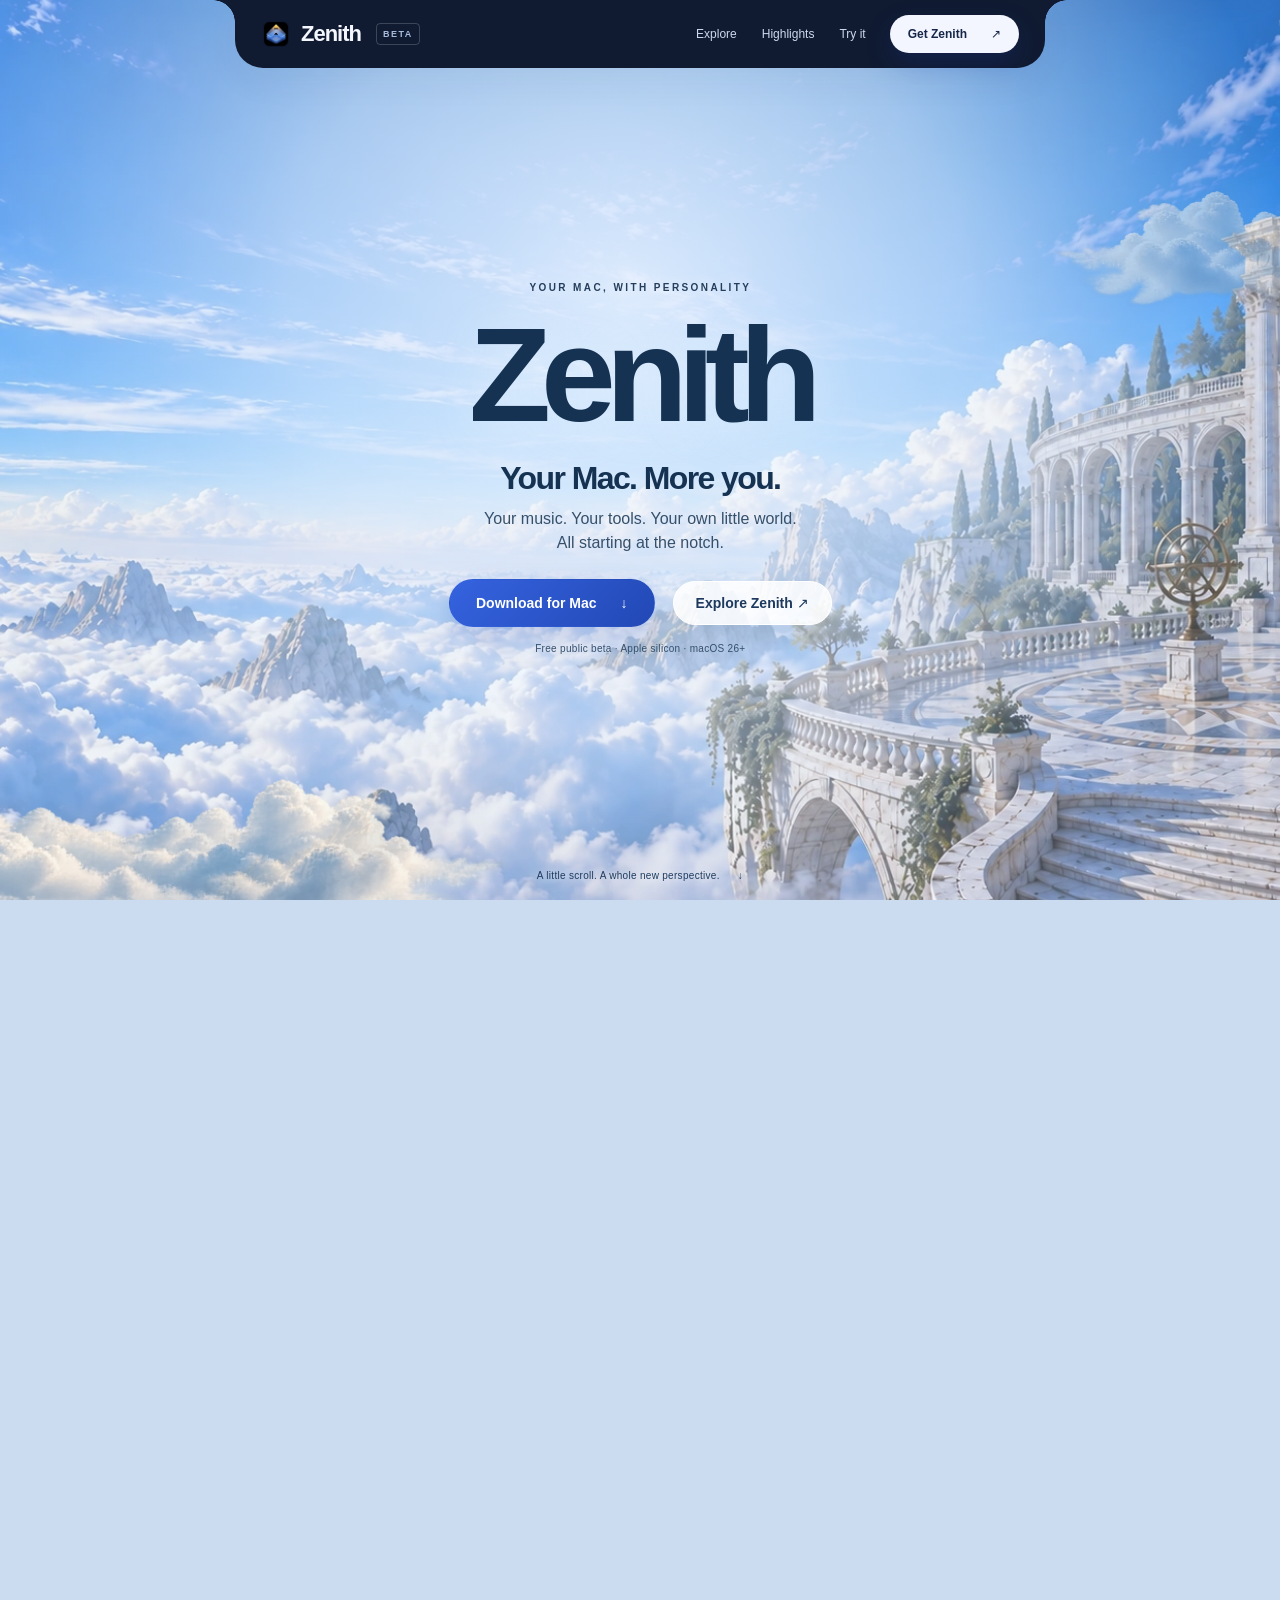
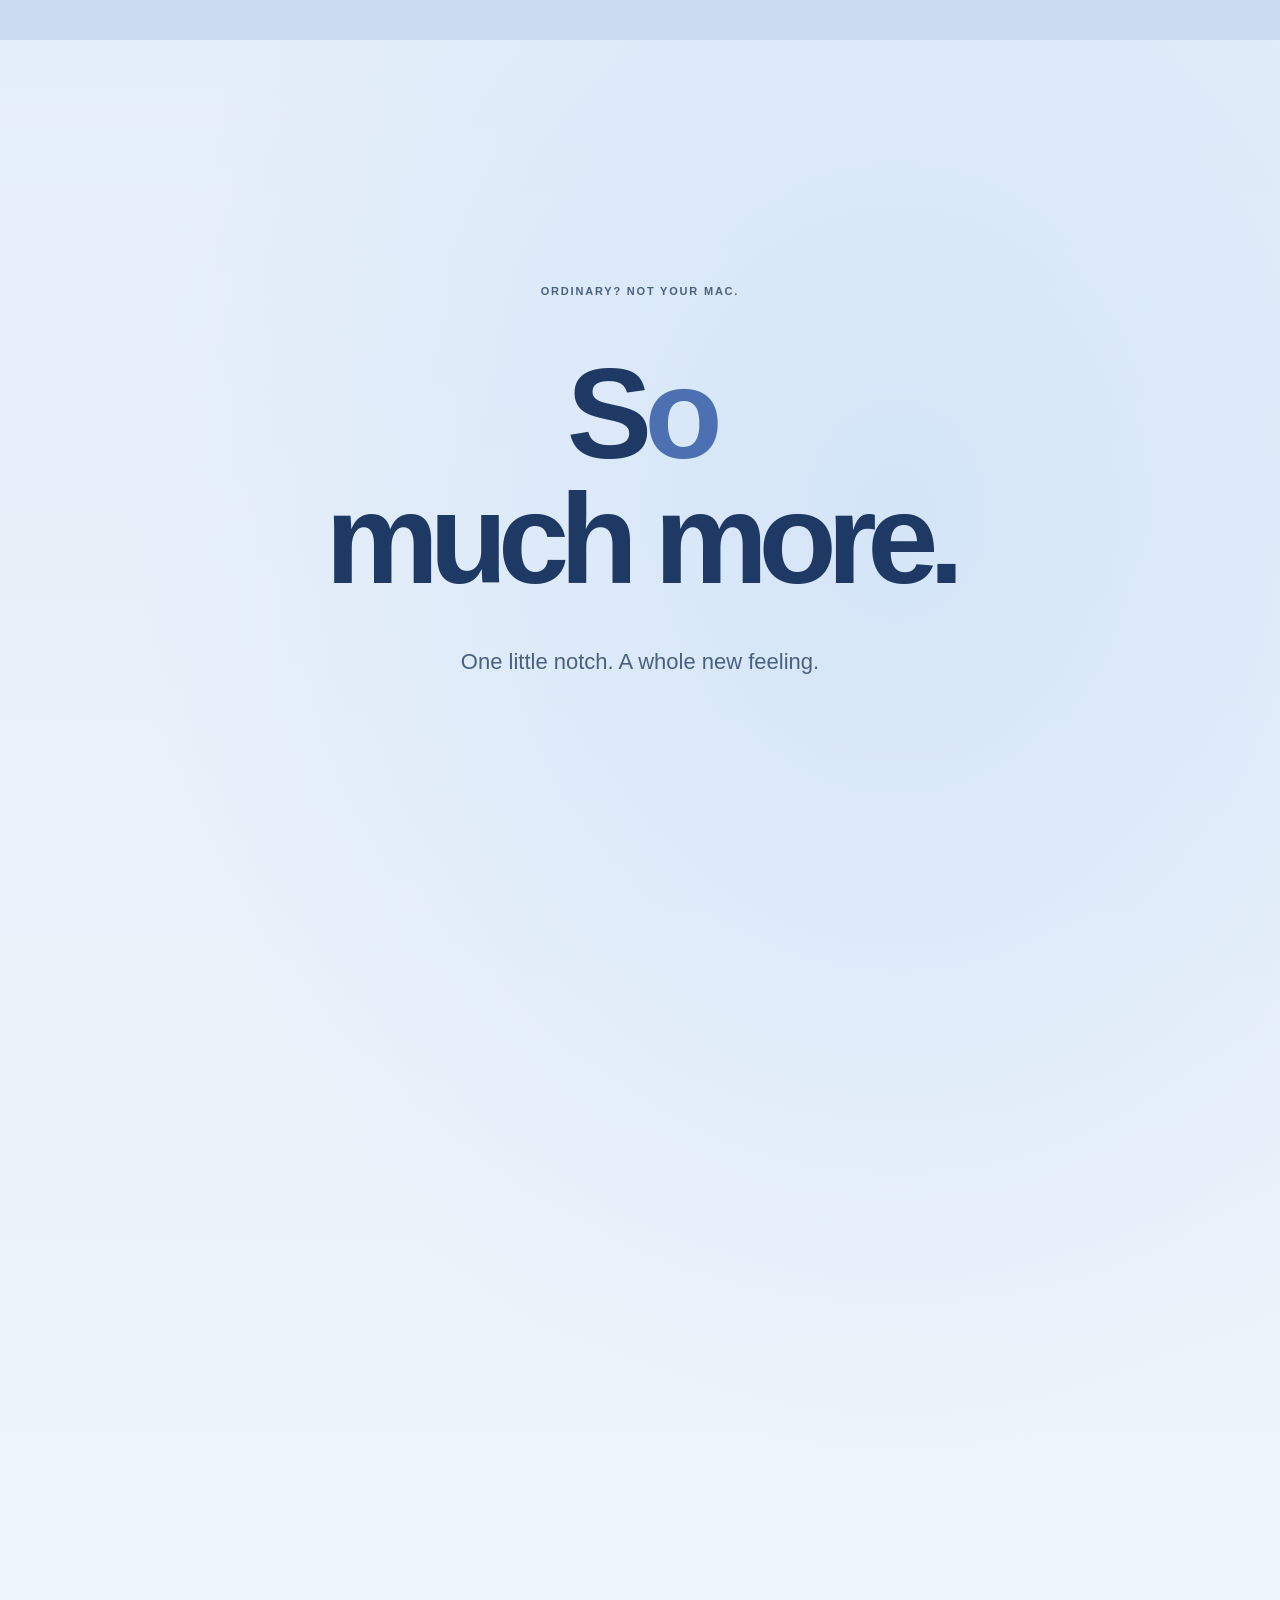
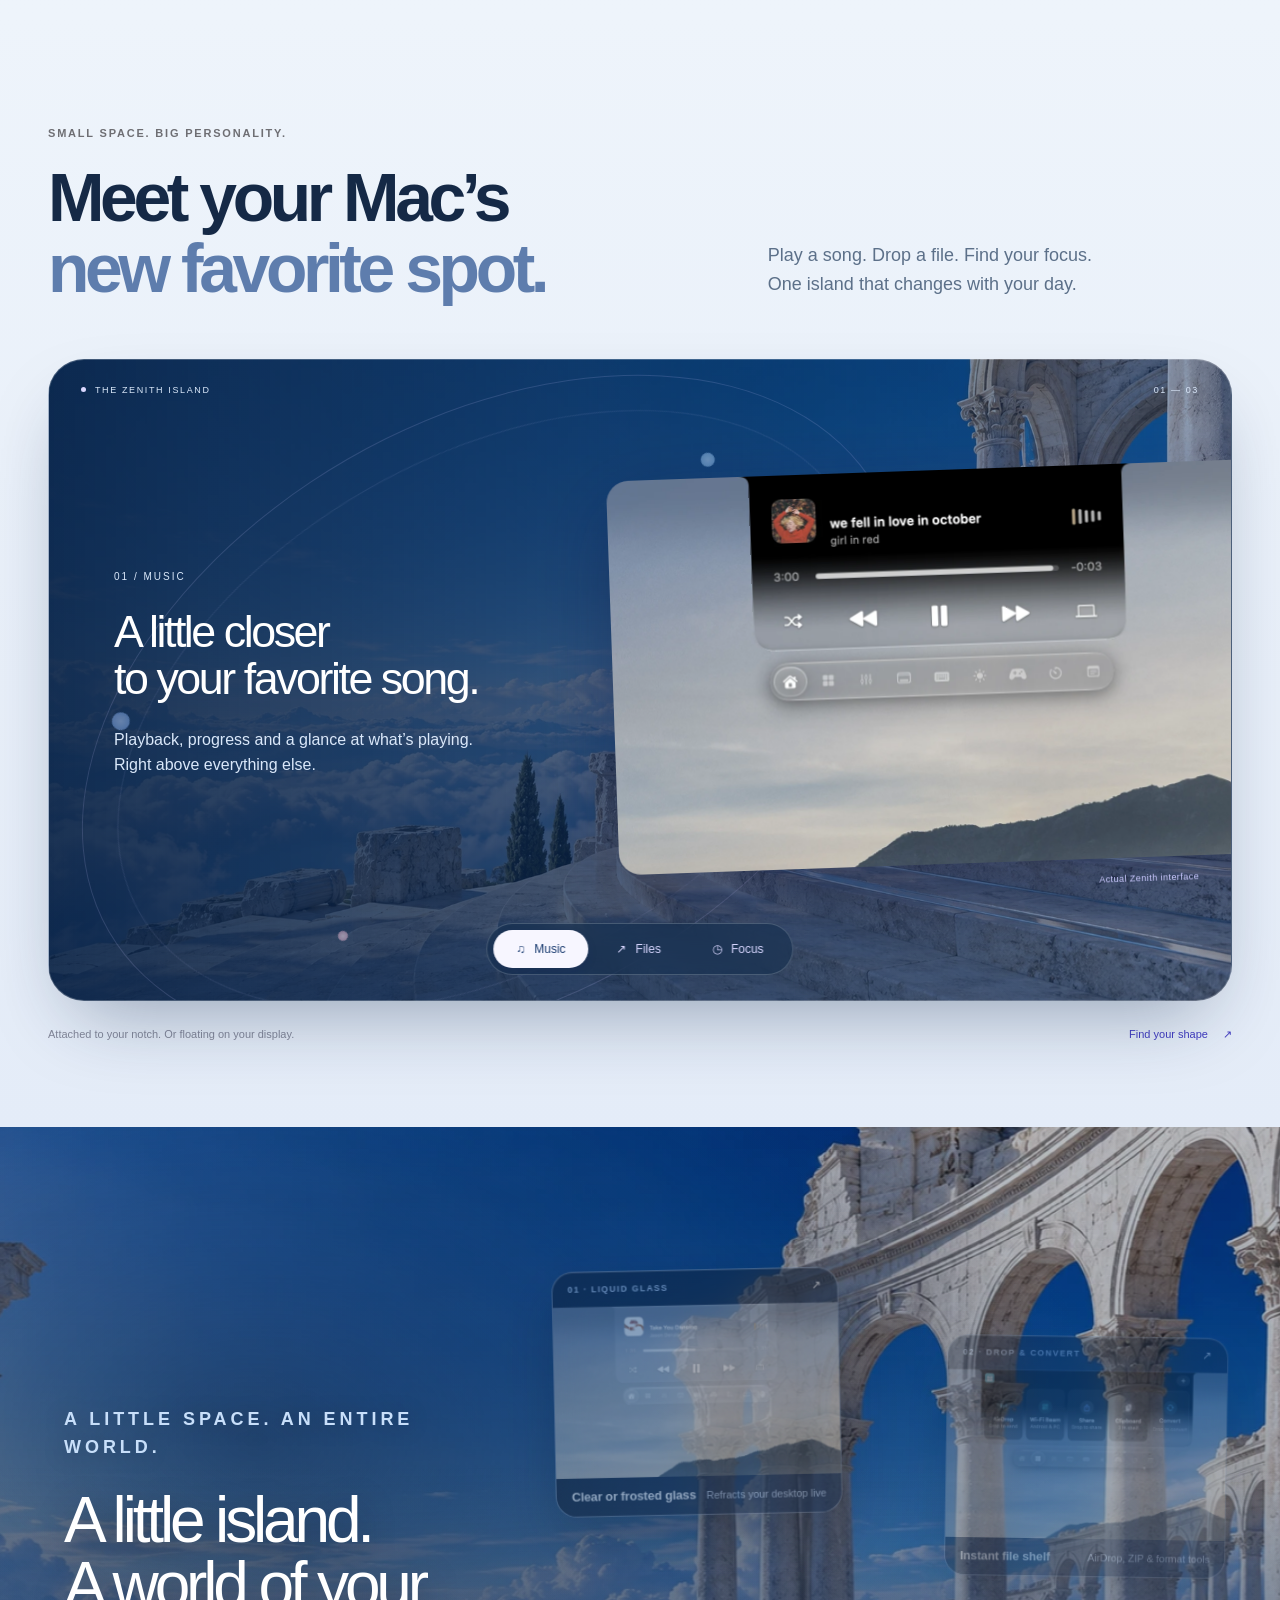
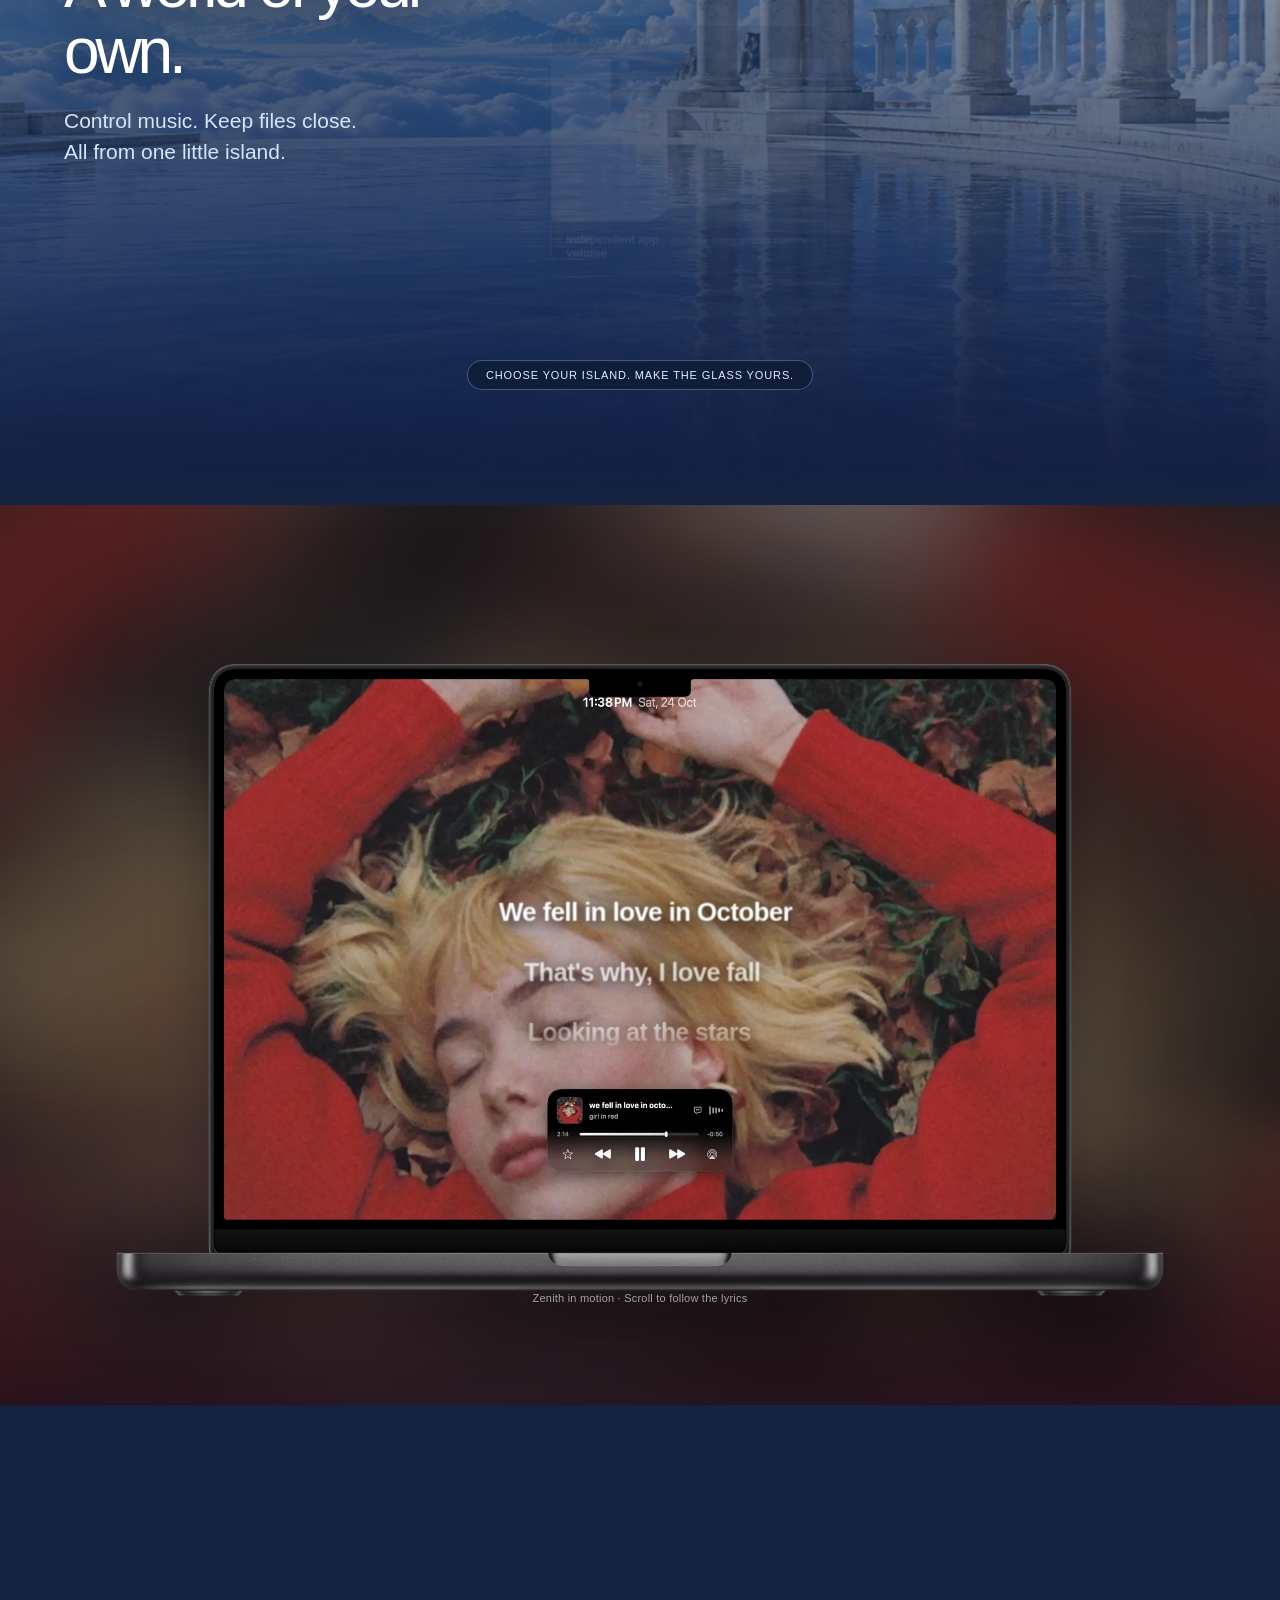
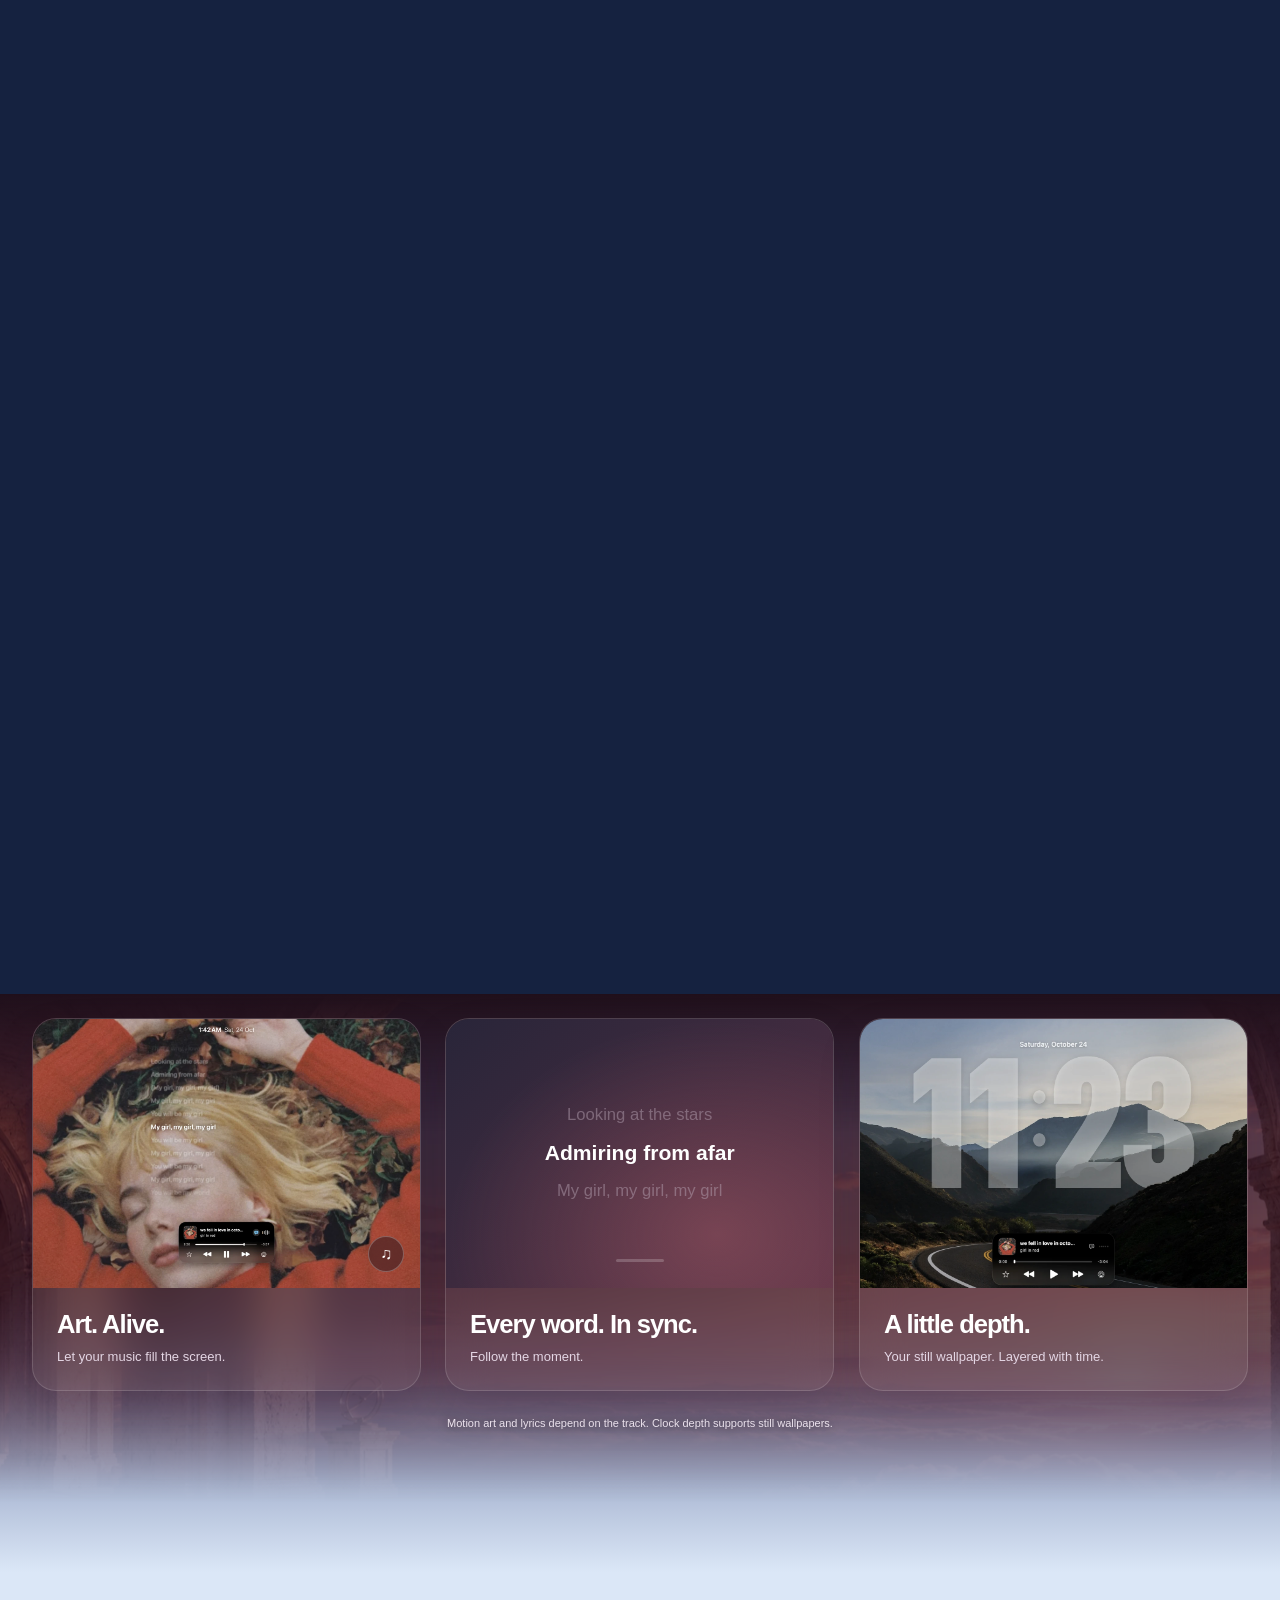
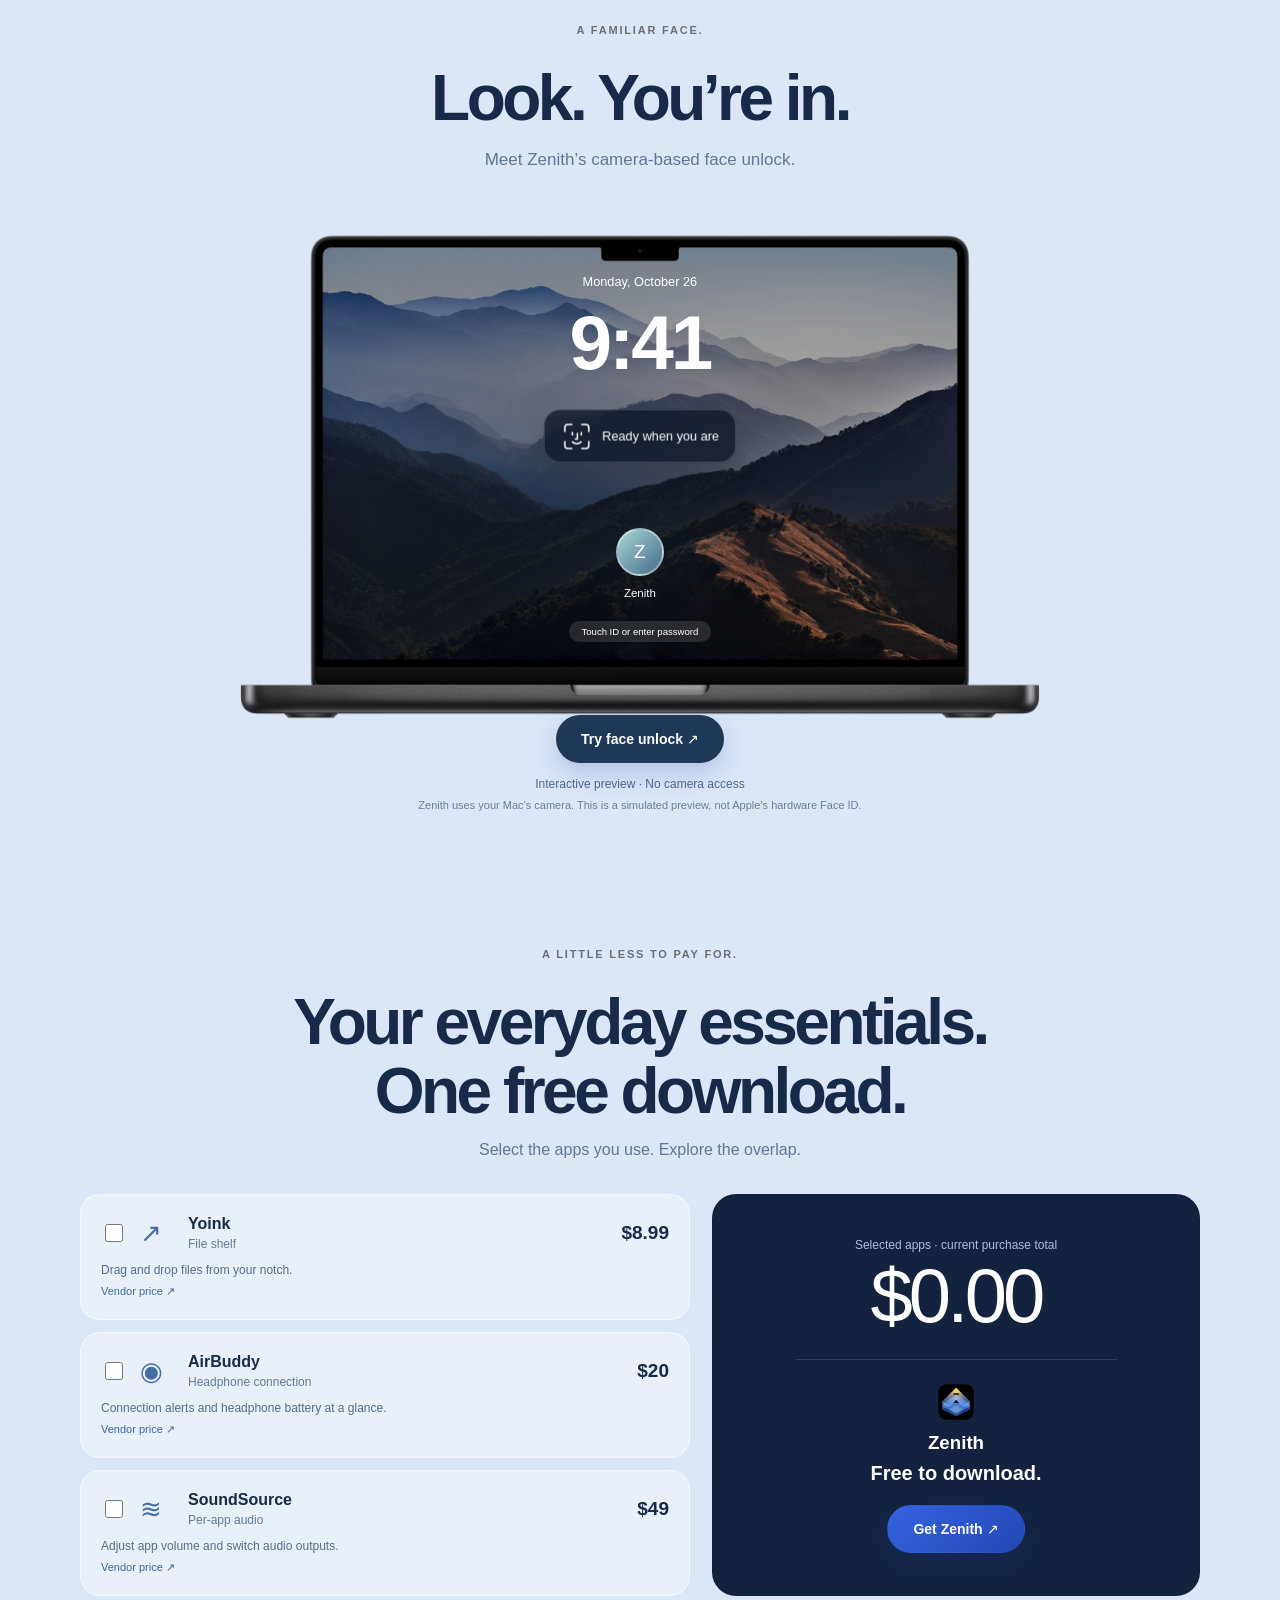
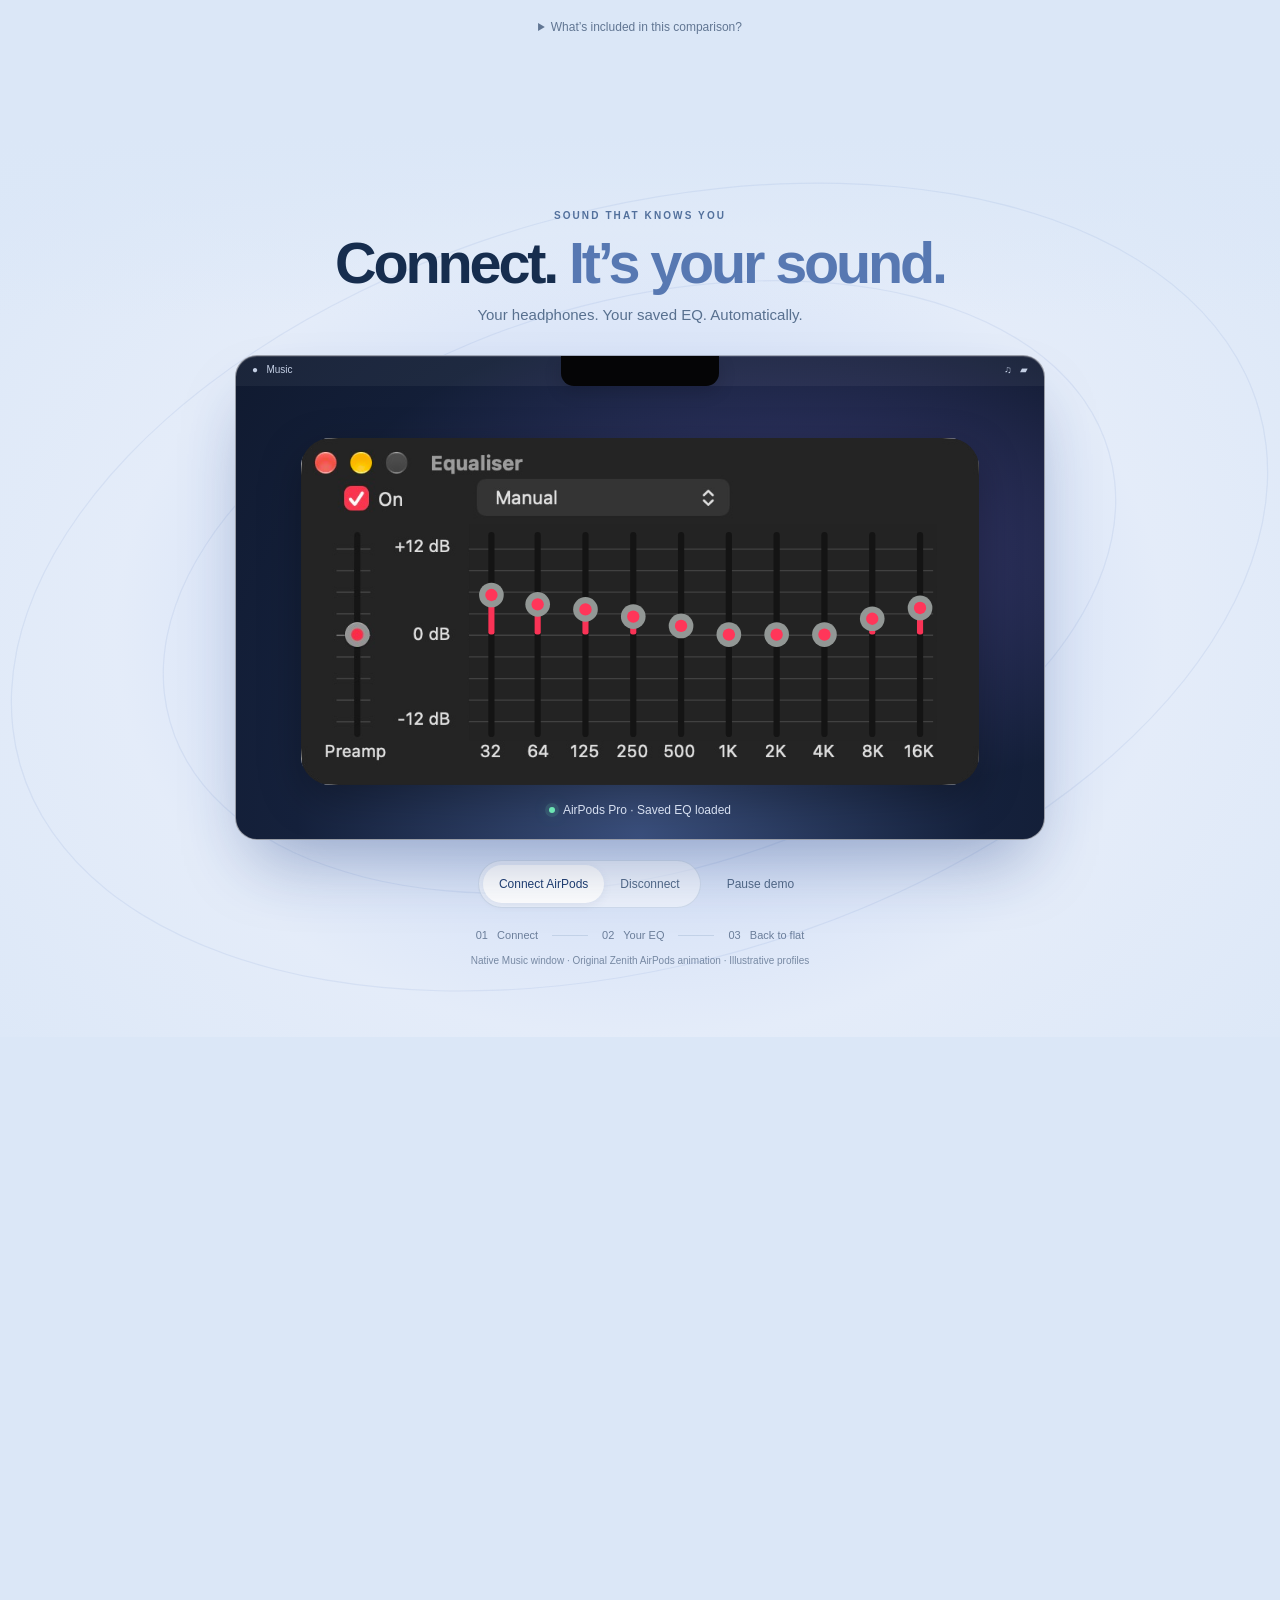
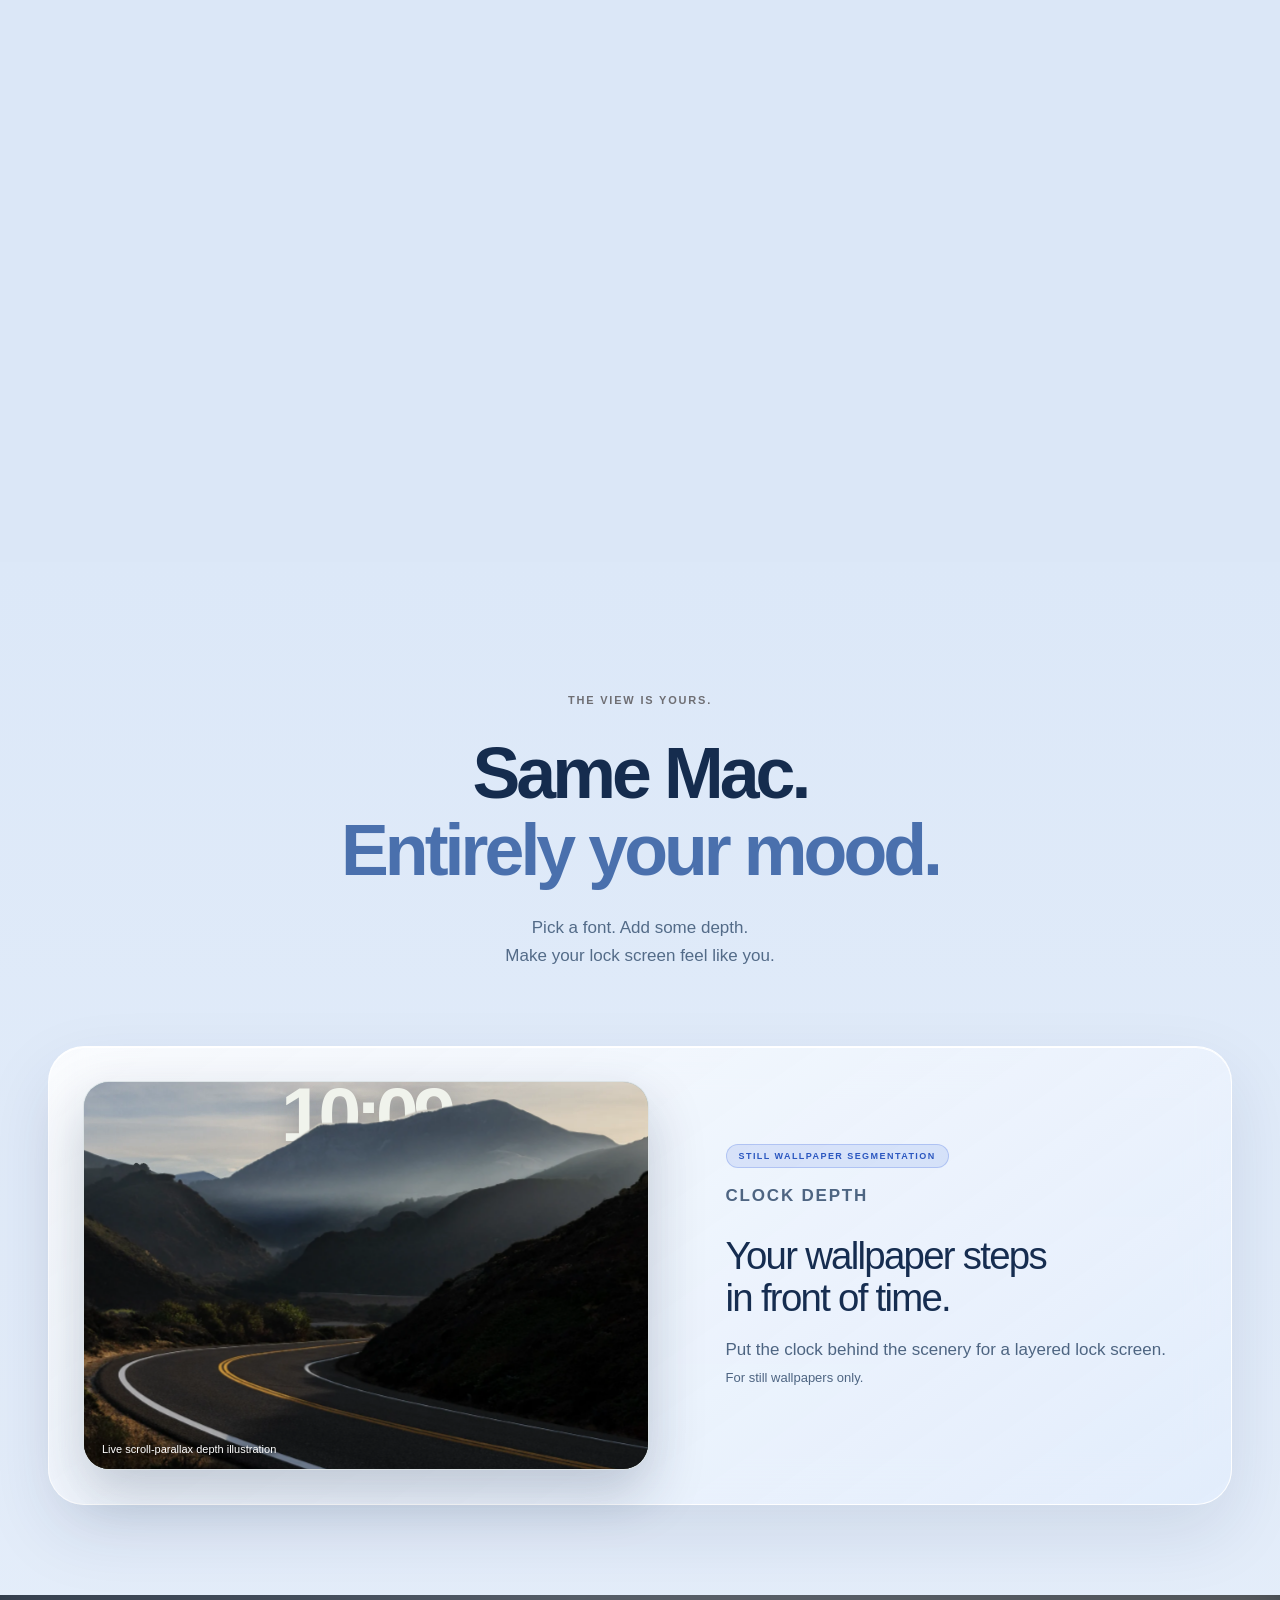
==== commit 0b8bc477: "Scale unlock controls to the MacBook display" ====
--- a/docs/index.html
+++ b/docs/index.html
@@ -1,5 +1,5 @@
 <!doctype html>
-<html lang="en"><head><meta http-equiv="Content-Security-Policy" content="default-src 'self'; script-src 'self'; style-src 'self' 'unsafe-inline'; img-src 'self' data: https://is1-ssl.mzstatic.com; media-src 'self' blob:; font-src 'self'; connect-src 'self'; object-src 'none'; base-uri 'self'; form-action 'none'; frame-src 'none'"><meta name="referrer" content="strict-origin-when-cross-origin"><meta charset="utf-8"><meta name="viewport" content="width=device-width,initial-scale=1"><meta name="color-scheme" content="light"><title>Zenith — Your Mac. More you.</title><meta name="description" content="Personalize your Mac, starting with the notch. Explore Zenith’s liquid glass controls, lock-screen artwork, device EQ, launcher, files and gaming tools."><link rel="canonical" href="https://techgamewithharsh-dot.github.io/zenith-dynamic-notch/"><meta property="og:title" content="Zenith — Your Mac. More you."><meta property="og:description" content="Personalize your Mac, starting with the notch. Explore Zenith’s liquid glass controls, lock-screen artwork, device EQ, launcher, files and gaming tools."><meta property="og:type" content="website"><meta property="og:url" content="https://techgamewithharsh-dot.github.io/zenith-dynamic-notch/"><meta property="og:image" content="https://techgamewithharsh-dot.github.io/zenith-dynamic-notch/assets/social-card.png"><meta name="twitter:card" content="summary_large_image"><link rel="icon" href="assets/zenith-icon.png"><link rel="stylesheet" href="assets/editorial.css?v=53b277546b0a"><link rel="stylesheet" href="assets/premium.css?v=0cb0bc47ef2a"><link rel="stylesheet" href="assets/atelier.css?v=b2d85e07b9a2"><link rel="stylesheet" href="assets/observatory.css?v=720c8bd0e727"><link rel="stylesheet" href="assets/experience.css?v=632416783819"><link rel="stylesheet" href="assets/responsive.css?v=55b9922cd38b"><script src="assets/experience.js?v=7a13d9812eaa" defer></script><script src="assets/observatory.js?v=21e9912a9a0a" defer></script><script src="assets/editorial.js?v=c3251dd94b04" defer></script><script src="assets/atelier.js?v=6939715f5587" defer></script><script src="assets/highlights.js?v=74298d7d30b1" defer></script><script src="assets/lid-preview.js?v=4d11ce533dd0" defer></script></head><body><a class="skip" href="#main">Skip to content</a><header class="site-header"><div class="wrap nav-inner"><a class="brand" href="./" aria-label="Zenith home"><img src="assets/zenith-icon.png" width="30" height="30" alt="">Zenith<span class="beta">BETA</span></a><nav class="nav-links" aria-label="Main navigation"><a href="features.html">Explore</a><a href="./#highlights">Highlights</a><a href="./#experience">Try it</a></nav><button class="menu-toggle" aria-expanded="false" aria-controls="mobile-menu" aria-label="Open navigation">Menu</button><nav id="mobile-menu" class="mobile-menu" aria-label="Mobile navigation" hidden><a href="features.html">Explore all features</a><a href="./#highlights">Highlights</a><a href="./#experience">Try the keyboard</a></nav><a class="button small" href="./#download">Get Zenith <span aria-hidden="true">↗</span></a></div></header><main id="main">
+<html lang="en"><head><meta http-equiv="Content-Security-Policy" content="default-src 'self'; script-src 'self'; style-src 'self' 'unsafe-inline'; img-src 'self' data: https://is1-ssl.mzstatic.com; media-src 'self' blob:; font-src 'self'; connect-src 'self'; object-src 'none'; base-uri 'self'; form-action 'none'; frame-src 'none'"><meta name="referrer" content="strict-origin-when-cross-origin"><meta charset="utf-8"><meta name="viewport" content="width=device-width,initial-scale=1"><meta name="color-scheme" content="light"><title>Zenith — Your Mac. More you.</title><meta name="description" content="Personalize your Mac, starting with the notch. Explore Zenith’s liquid glass controls, lock-screen artwork, device EQ, launcher, files and gaming tools."><link rel="canonical" href="https://techgamewithharsh-dot.github.io/zenith-dynamic-notch/"><meta property="og:title" content="Zenith — Your Mac. More you."><meta property="og:description" content="Personalize your Mac, starting with the notch. Explore Zenith’s liquid glass controls, lock-screen artwork, device EQ, launcher, files and gaming tools."><meta property="og:type" content="website"><meta property="og:url" content="https://techgamewithharsh-dot.github.io/zenith-dynamic-notch/"><meta property="og:image" content="https://techgamewithharsh-dot.github.io/zenith-dynamic-notch/assets/social-card.png"><meta name="twitter:card" content="summary_large_image"><link rel="icon" href="assets/zenith-icon.png"><link rel="stylesheet" href="assets/editorial.css?v=53b277546b0a"><link rel="stylesheet" href="assets/premium.css?v=0cb0bc47ef2a"><link rel="stylesheet" href="assets/atelier.css?v=b2d85e07b9a2"><link rel="stylesheet" href="assets/observatory.css?v=720c8bd0e727"><link rel="stylesheet" href="assets/experience.css?v=632416783819"><link rel="stylesheet" href="assets/responsive.css?v=5de0f4a726cb"><script src="assets/experience.js?v=7a13d9812eaa" defer></script><script src="assets/observatory.js?v=21e9912a9a0a" defer></script><script src="assets/editorial.js?v=c3251dd94b04" defer></script><script src="assets/atelier.js?v=6939715f5587" defer></script><script src="assets/highlights.js?v=74298d7d30b1" defer></script><script src="assets/lid-preview.js?v=4d11ce533dd0" defer></script></head><body><a class="skip" href="#main">Skip to content</a><header class="site-header"><div class="wrap nav-inner"><a class="brand" href="./" aria-label="Zenith home"><img src="assets/zenith-icon.png" width="30" height="30" alt="">Zenith<span class="beta">BETA</span></a><nav class="nav-links" aria-label="Main navigation"><a href="features.html">Explore</a><a href="./#highlights">Highlights</a><a href="./#experience">Try it</a></nav><button class="menu-toggle" aria-expanded="false" aria-controls="mobile-menu" aria-label="Open navigation">Menu</button><nav id="mobile-menu" class="mobile-menu" aria-label="Mobile navigation" hidden><a href="features.html">Explore all features</a><a href="./#highlights">Highlights</a><a href="./#experience">Try the keyboard</a></nav><a class="button small" href="./#download">Get Zenith <span aria-hidden="true">↗</span></a></div></header><main id="main">
 <section class="opening-sequence" aria-labelledby="hero-title">
  <div class="opening-sticky"><div class="observatory-arrival" aria-hidden="true"></div><div class="cloud-layer cloud-left" aria-hidden="true"></div><div class="cloud-layer cloud-right" aria-hidden="true"></div><div class="hero-orbit" aria-hidden="true"><i></i><i></i><span class="orbit-star">✦</span><span class="orbit-dot"></span></div>
   <div class="opening-copy"><p class="eyebrow">YOUR MAC, WITH PERSONALITY</p><h1 id="hero-title">Zenith</h1><p class="hero-tagline">Your Mac. More you.</p><p class="hero-description">Your music. Your tools. Your own little world.<br>All starting at the notch.</p><div class="opening-actions"><a class="button" href="#download">Download for Mac <span aria-hidden="true">↓</span></a><a class="text-link" href="features.html">Explore Zenith ↗</a></div><div class="fine">Free public beta · Apple silicon · macOS 26+</div></div>
--- a/docs/assets/responsive.css
+++ b/docs/assets/responsive.css
@@ -88,3 +88,13 @@
  .face-scan{top:48%;padding:6px 10px}
  .face-scan svg{width:20px}
 }
+/* Scale the lock-screen UI to its display, including short desktop windows. */
+.face-display{container-type:inline-size}
+.face-display .face-lock>p{position:absolute;top:0;font-size:clamp(7px,2cqw,15px)}
+.face-display .face-time{position:absolute;top:8%;font-size:clamp(26px,12cqw,90px);line-height:1}
+.face-display .face-avatar{position:absolute;bottom:22%;margin:0;width:clamp(22px,7.5cqw,56px);font-size:clamp(12px,3cqw,24px)}
+.face-display .face-lock>span{position:absolute;bottom:16%;font-size:clamp(7px,1.8cqw,14px)}
+.face-display .face-password{position:absolute;bottom:5%;margin:0;font-size:clamp(6px,1.5cqw,11px);padding:.8cqw 2cqw}
+.face-display .face-scan{top:46%;gap:1.5cqw;padding:1.5cqw 2.5cqw;border-radius:2.5cqw}
+.face-display .face-scan svg{width:clamp(18px,5cqw,40px)}
+.face-display .face-scan-label{font-size:clamp(8px,2cqw,15px)}
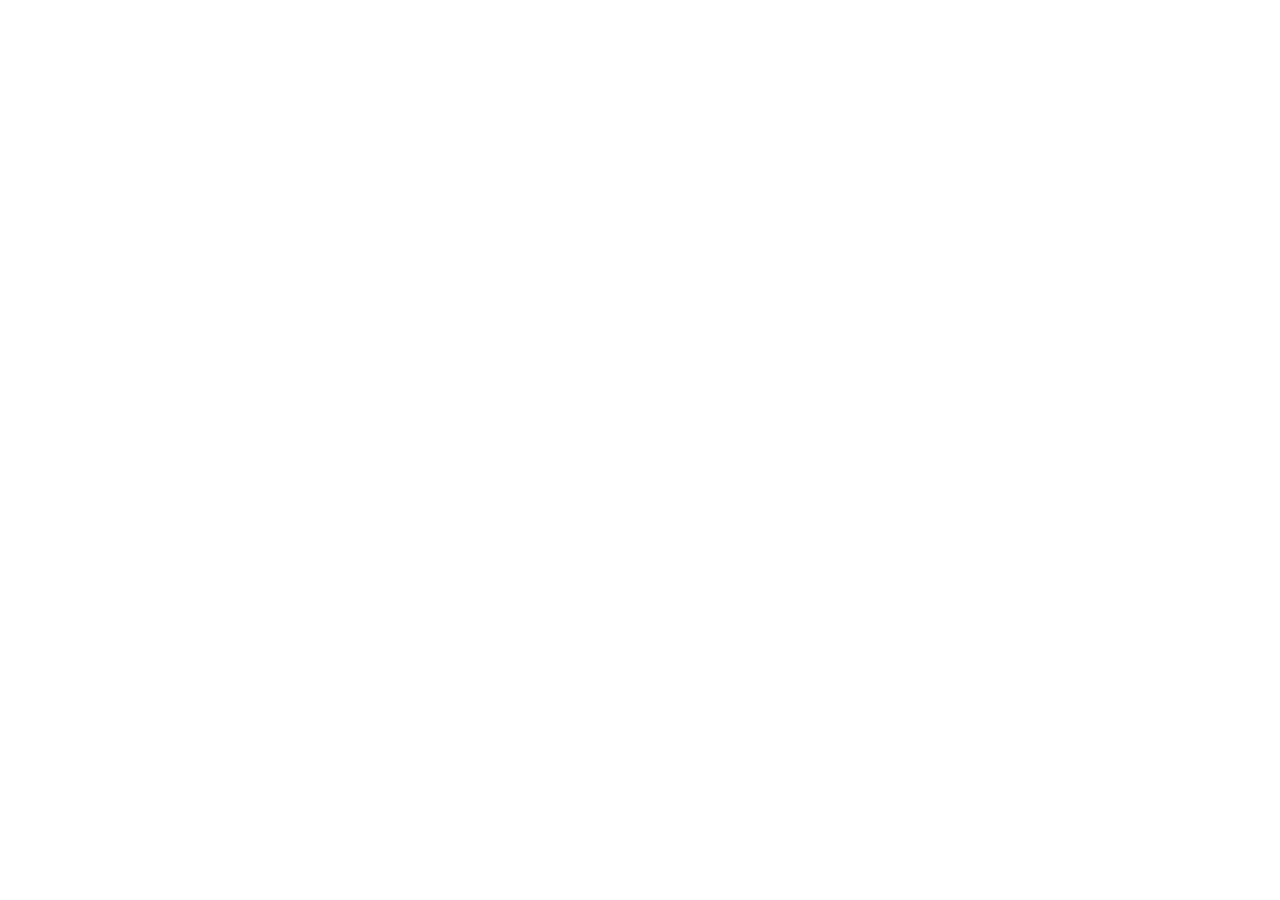
==== commit b15c4a67: "Forward the former Zenith website to zenith-mac.github.io" ====
--- a/docs/index.html
+++ b/docs/index.html
@@ -1,5 +1,5 @@
 <!doctype html>
-<html lang="en"><head><meta http-equiv="Content-Security-Policy" content="default-src 'self'; script-src 'self'; style-src 'self' 'unsafe-inline'; img-src 'self' data: https://is1-ssl.mzstatic.com; media-src 'self' blob:; font-src 'self'; connect-src 'self'; object-src 'none'; base-uri 'self'; form-action 'none'; frame-src 'none'"><meta name="referrer" content="strict-origin-when-cross-origin"><meta charset="utf-8"><meta name="viewport" content="width=device-width,initial-scale=1"><meta name="color-scheme" content="light"><title>Zenith — Your Mac. More you.</title><meta name="description" content="Personalize your Mac, starting with the notch. Explore Zenith’s liquid glass controls, lock-screen artwork, device EQ, launcher, files and gaming tools."><link rel="canonical" href="https://techgamewithharsh-dot.github.io/zenith-dynamic-notch/"><meta property="og:title" content="Zenith — Your Mac. More you."><meta property="og:description" content="Personalize your Mac, starting with the notch. Explore Zenith’s liquid glass controls, lock-screen artwork, device EQ, launcher, files and gaming tools."><meta property="og:type" content="website"><meta property="og:url" content="https://techgamewithharsh-dot.github.io/zenith-dynamic-notch/"><meta property="og:image" content="https://techgamewithharsh-dot.github.io/zenith-dynamic-notch/assets/social-card.png"><meta name="twitter:card" content="summary_large_image"><link rel="icon" href="assets/zenith-icon.png"><link rel="stylesheet" href="assets/editorial.css?v=53b277546b0a"><link rel="stylesheet" href="assets/premium.css?v=0cb0bc47ef2a"><link rel="stylesheet" href="assets/atelier.css?v=b2d85e07b9a2"><link rel="stylesheet" href="assets/observatory.css?v=720c8bd0e727"><link rel="stylesheet" href="assets/experience.css?v=632416783819"><link rel="stylesheet" href="assets/responsive.css?v=5de0f4a726cb"><script src="assets/experience.js?v=7a13d9812eaa" defer></script><script src="assets/observatory.js?v=21e9912a9a0a" defer></script><script src="assets/editorial.js?v=c3251dd94b04" defer></script><script src="assets/atelier.js?v=6939715f5587" defer></script><script src="assets/highlights.js?v=74298d7d30b1" defer></script><script src="assets/lid-preview.js?v=4d11ce533dd0" defer></script></head><body><a class="skip" href="#main">Skip to content</a><header class="site-header"><div class="wrap nav-inner"><a class="brand" href="./" aria-label="Zenith home"><img src="assets/zenith-icon.png" width="30" height="30" alt="">Zenith<span class="beta">BETA</span></a><nav class="nav-links" aria-label="Main navigation"><a href="features.html">Explore</a><a href="./#highlights">Highlights</a><a href="./#experience">Try it</a></nav><button class="menu-toggle" aria-expanded="false" aria-controls="mobile-menu" aria-label="Open navigation">Menu</button><nav id="mobile-menu" class="mobile-menu" aria-label="Mobile navigation" hidden><a href="features.html">Explore all features</a><a href="./#highlights">Highlights</a><a href="./#experience">Try the keyboard</a></nav><a class="button small" href="./#download">Get Zenith <span aria-hidden="true">↗</span></a></div></header><main id="main">
+<html lang="en"><head><meta http-equiv="refresh" content="0;url=https://zenith-mac.github.io/"><meta http-equiv="Content-Security-Policy" content="default-src 'self'; script-src 'self'; style-src 'self' 'unsafe-inline'; img-src 'self' data: https://is1-ssl.mzstatic.com; media-src 'self' blob:; font-src 'self'; connect-src 'self'; object-src 'none'; base-uri 'self'; form-action 'none'; frame-src 'none'"><meta name="referrer" content="strict-origin-when-cross-origin"><meta charset="utf-8"><meta name="viewport" content="width=device-width,initial-scale=1"><meta name="color-scheme" content="light"><title>Zenith — Your Mac. More you.</title><meta name="description" content="Personalize your Mac, starting with the notch. Explore Zenith’s liquid glass controls, lock-screen artwork, device EQ, launcher, files and gaming tools."><link rel="canonical" href="https://zenith-mac.github.io/"><meta property="og:title" content="Zenith — Your Mac. More you."><meta property="og:description" content="Personalize your Mac, starting with the notch. Explore Zenith’s liquid glass controls, lock-screen artwork, device EQ, launcher, files and gaming tools."><meta property="og:type" content="website"><meta property="og:url" content="https://zenith-mac.github.io/"><meta property="og:image" content="https://zenith-mac.github.io/assets/social-card.png"><meta name="twitter:card" content="summary_large_image"><link rel="icon" href="assets/zenith-icon.png"><link rel="stylesheet" href="assets/editorial.css?v=53b277546b0a"><link rel="stylesheet" href="assets/premium.css?v=0cb0bc47ef2a"><link rel="stylesheet" href="assets/atelier.css?v=b2d85e07b9a2"><link rel="stylesheet" href="assets/observatory.css?v=720c8bd0e727"><link rel="stylesheet" href="assets/experience.css?v=632416783819"><link rel="stylesheet" href="assets/responsive.css?v=5de0f4a726cb"><script src="assets/experience.js?v=7a13d9812eaa" defer></script><script src="assets/observatory.js?v=21e9912a9a0a" defer></script><script src="assets/editorial.js?v=c3251dd94b04" defer></script><script src="assets/atelier.js?v=6939715f5587" defer></script><script src="assets/highlights.js?v=74298d7d30b1" defer></script><script src="assets/lid-preview.js?v=4d11ce533dd0" defer></script></head><body><a class="skip" href="#main">Skip to content</a><header class="site-header"><div class="wrap nav-inner"><a class="brand" href="./" aria-label="Zenith home"><img src="assets/zenith-icon.png" width="30" height="30" alt="">Zenith<span class="beta">BETA</span></a><nav class="nav-links" aria-label="Main navigation"><a href="features.html">Explore</a><a href="./#highlights">Highlights</a><a href="./#experience">Try it</a></nav><button class="menu-toggle" aria-expanded="false" aria-controls="mobile-menu" aria-label="Open navigation">Menu</button><nav id="mobile-menu" class="mobile-menu" aria-label="Mobile navigation" hidden><a href="features.html">Explore all features</a><a href="./#highlights">Highlights</a><a href="./#experience">Try the keyboard</a></nav><a class="button small" href="./#download">Get Zenith <span aria-hidden="true">↗</span></a></div></header><main id="main">
 <section class="opening-sequence" aria-labelledby="hero-title">
  <div class="opening-sticky"><div class="observatory-arrival" aria-hidden="true"></div><div class="cloud-layer cloud-left" aria-hidden="true"></div><div class="cloud-layer cloud-right" aria-hidden="true"></div><div class="hero-orbit" aria-hidden="true"><i></i><i></i><span class="orbit-star">✦</span><span class="orbit-dot"></span></div>
   <div class="opening-copy"><p class="eyebrow">YOUR MAC, WITH PERSONALITY</p><h1 id="hero-title">Zenith</h1><p class="hero-tagline">Your Mac. More you.</p><p class="hero-description">Your music. Your tools. Your own little world.<br>All starting at the notch.</p><div class="opening-actions"><a class="button" href="#download">Download for Mac <span aria-hidden="true">↓</span></a><a class="text-link" href="features.html">Explore Zenith ↗</a></div><div class="fine">Free public beta · Apple silicon · macOS 26+</div></div>
